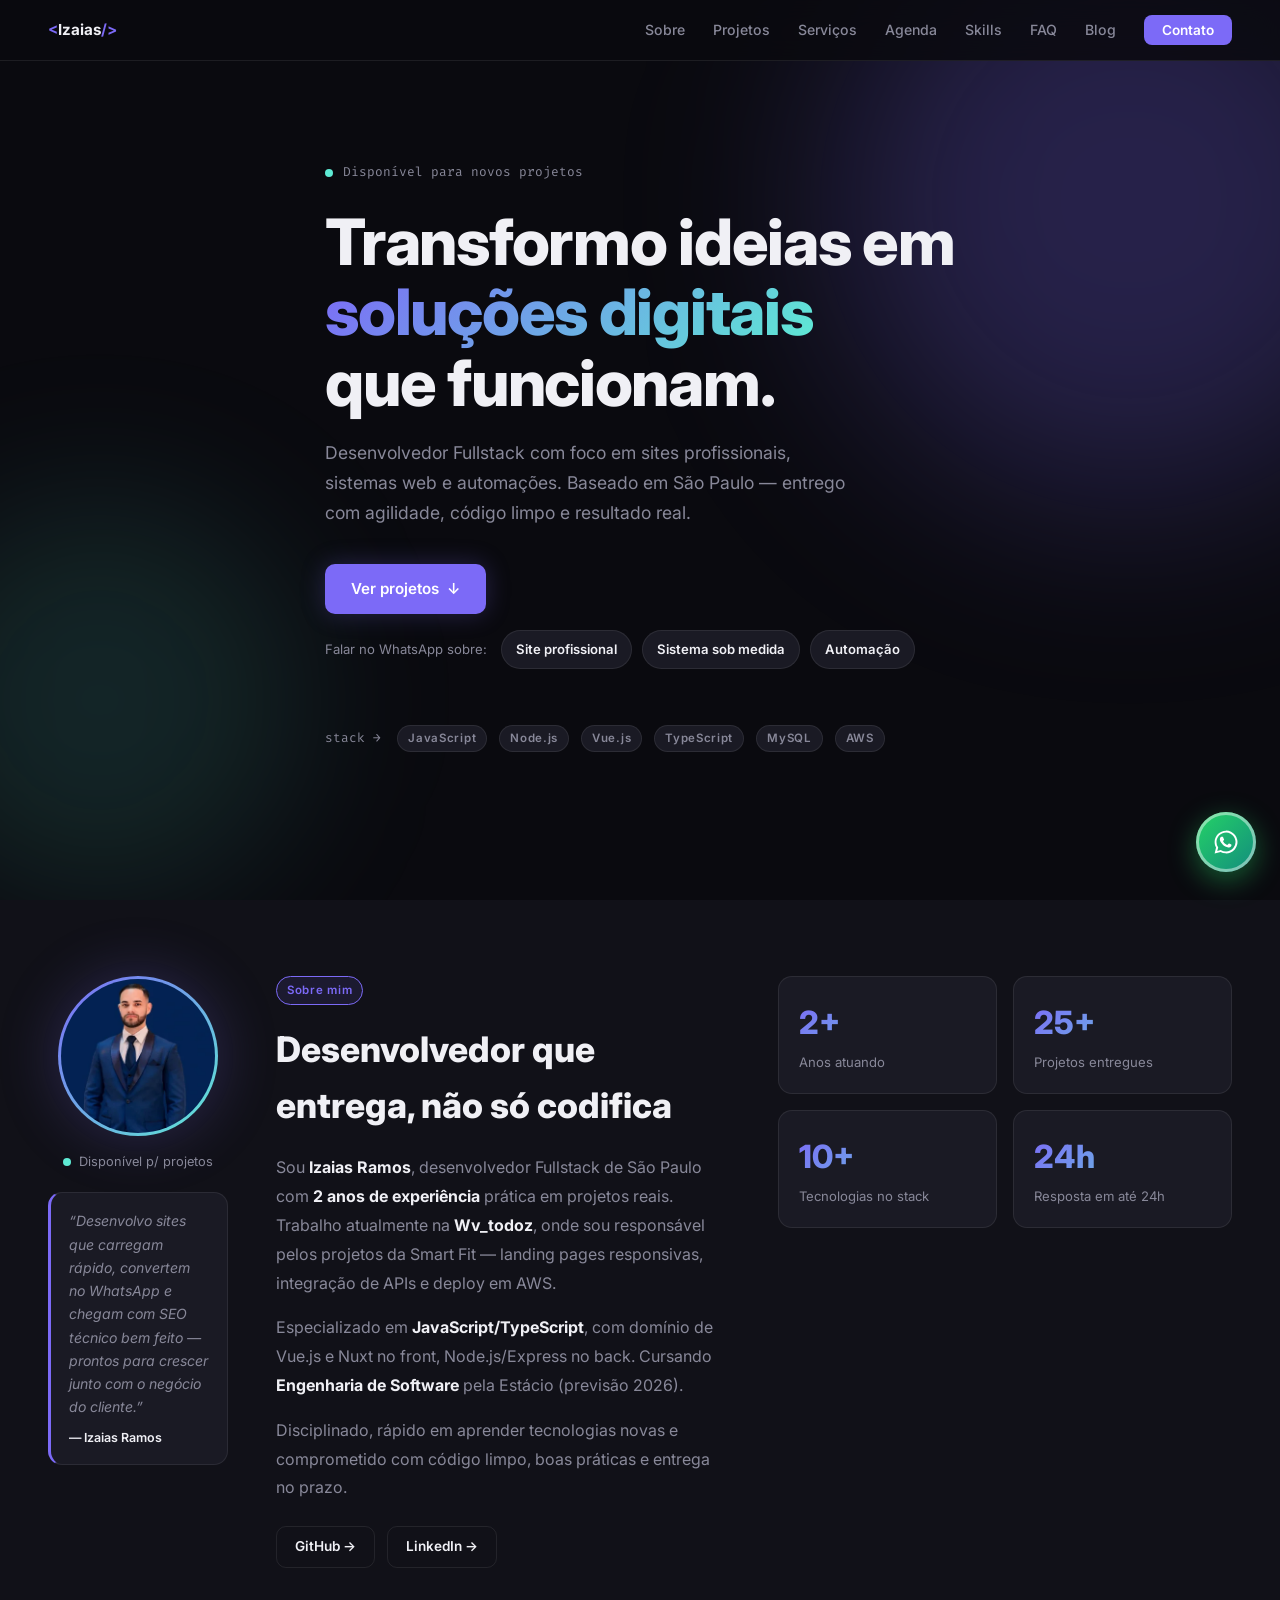
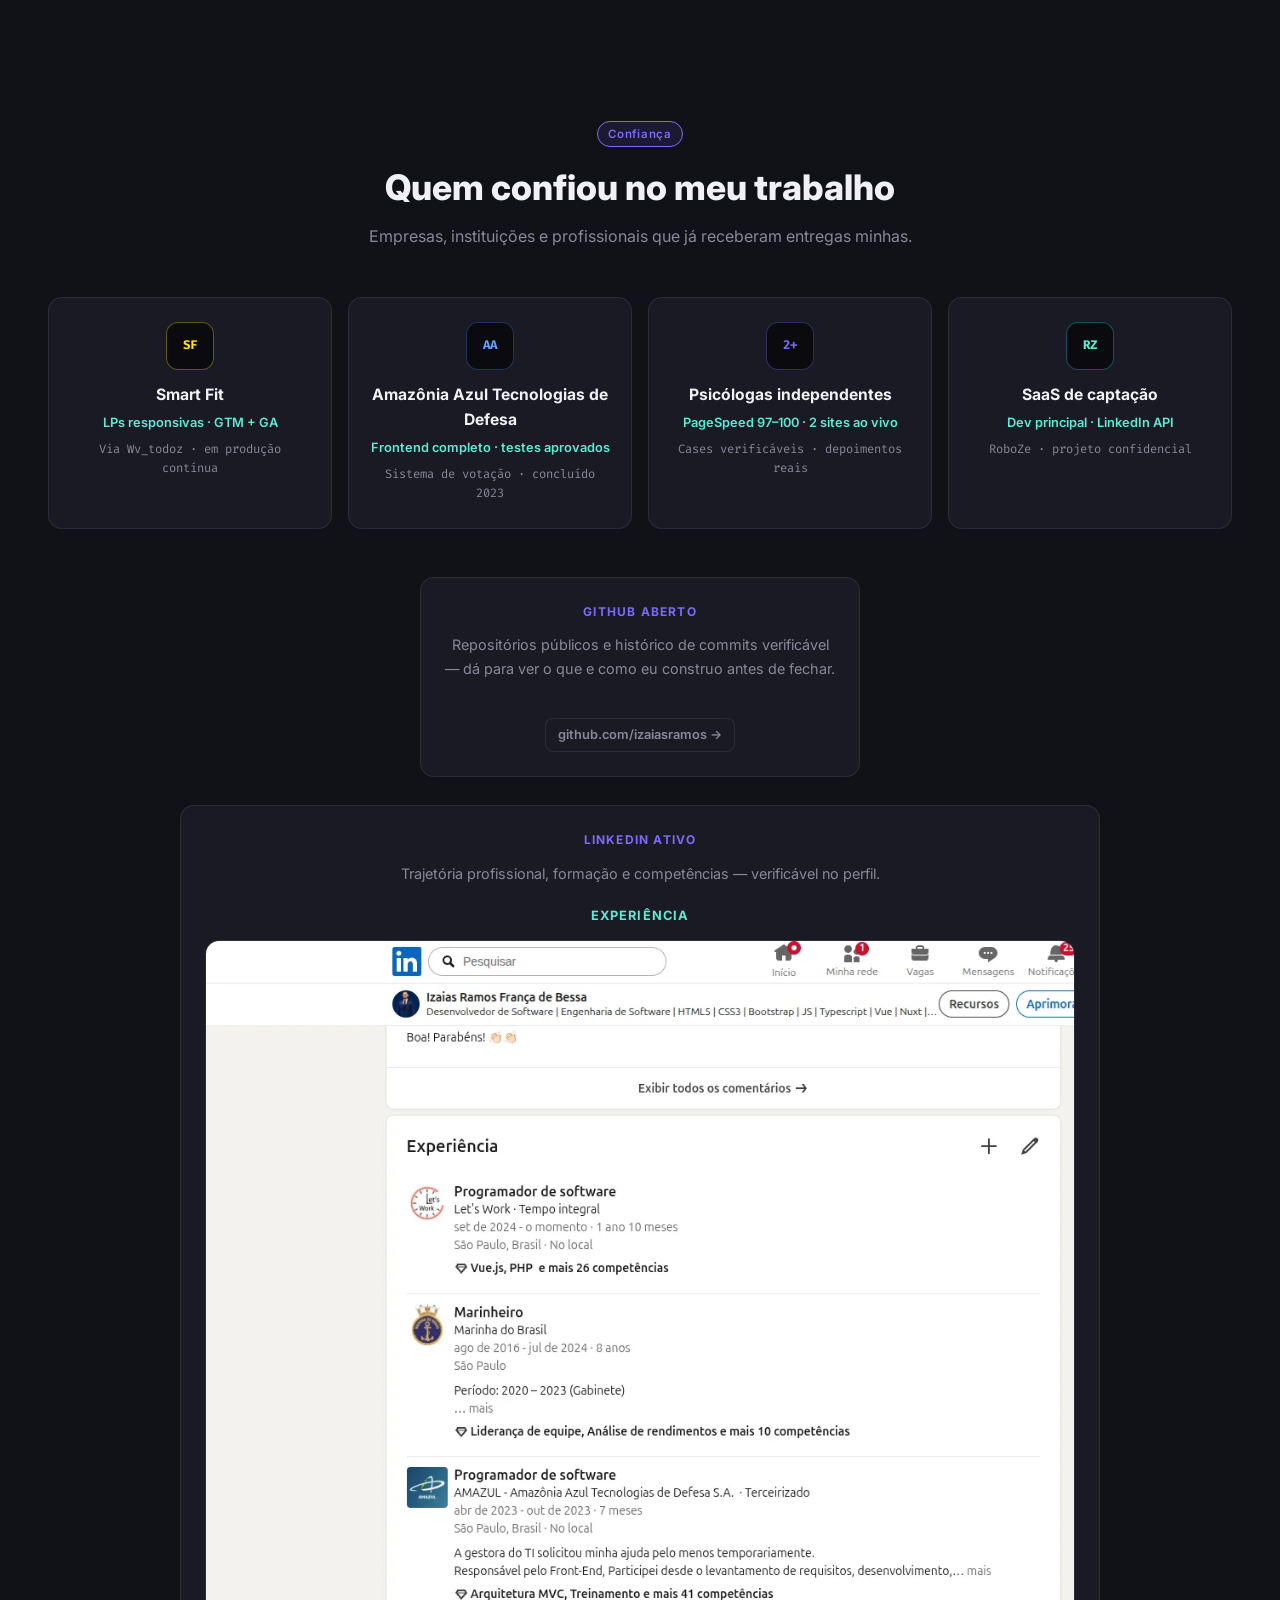
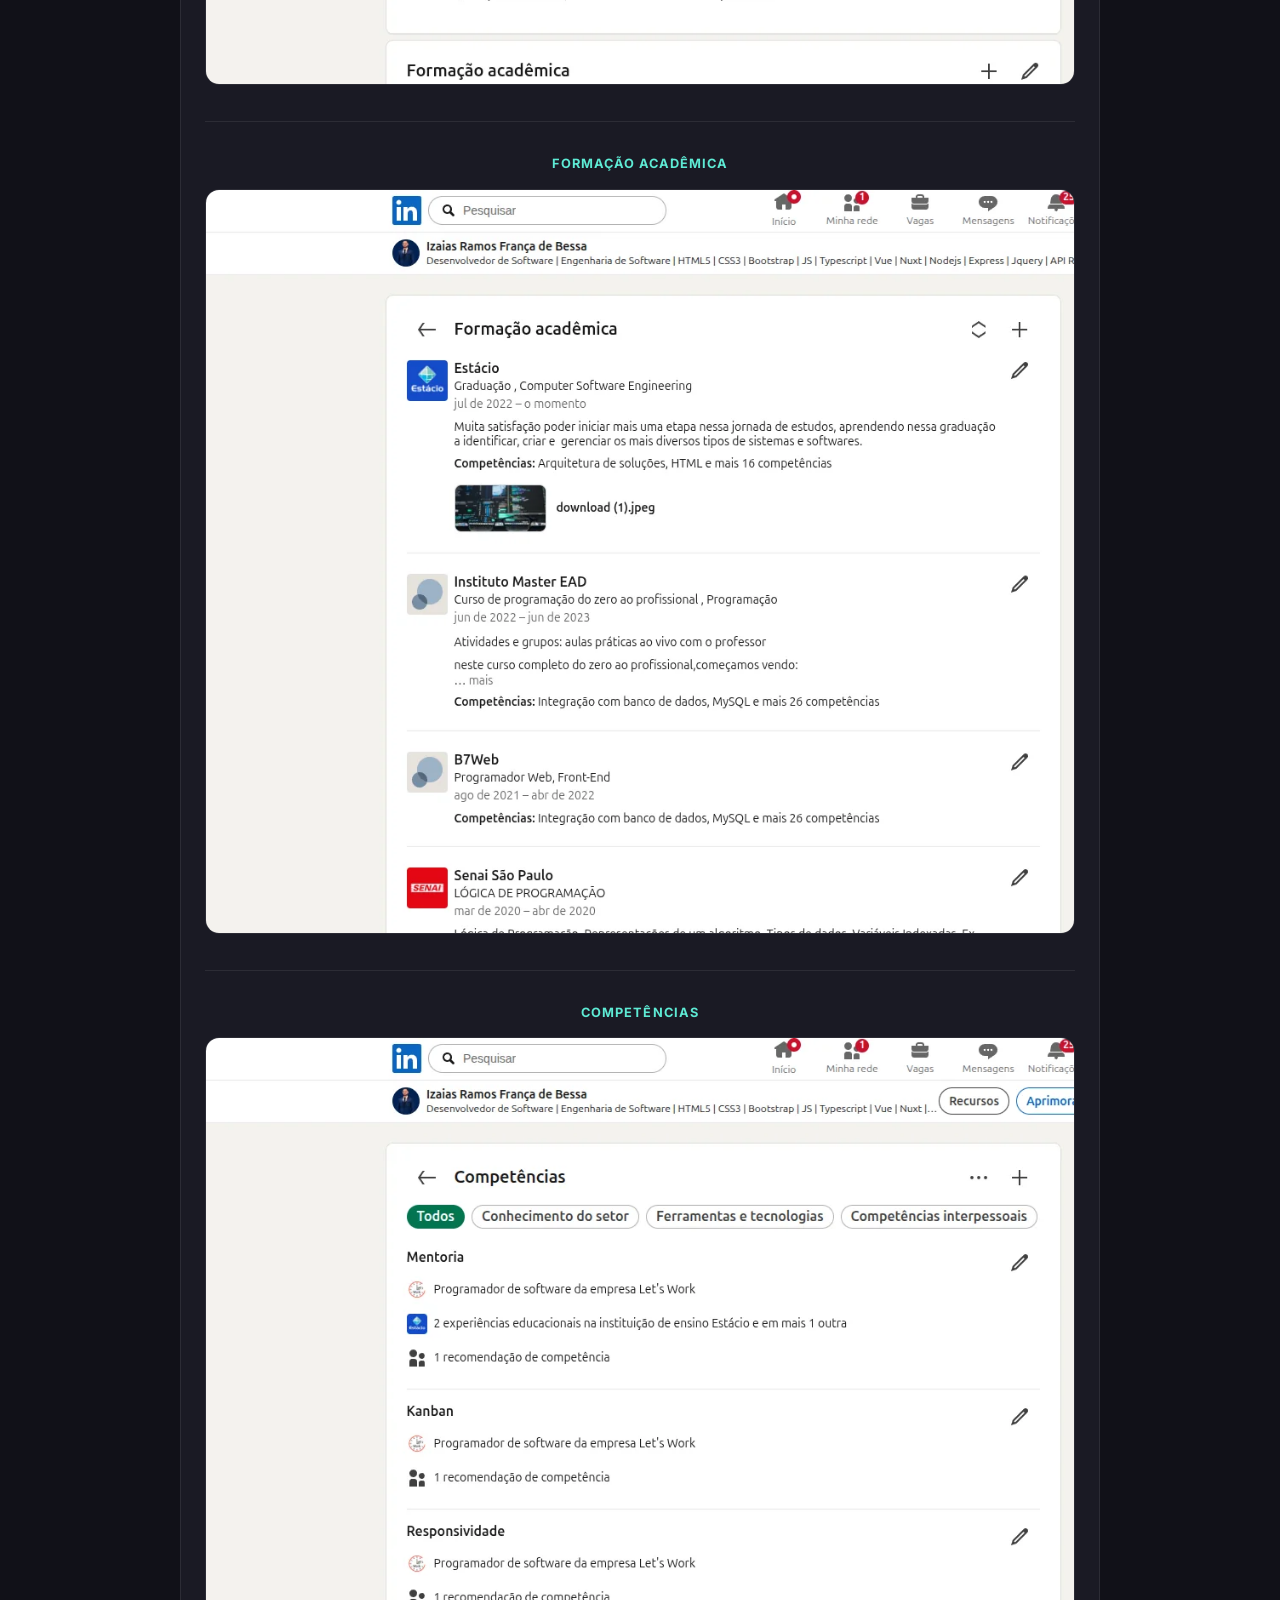
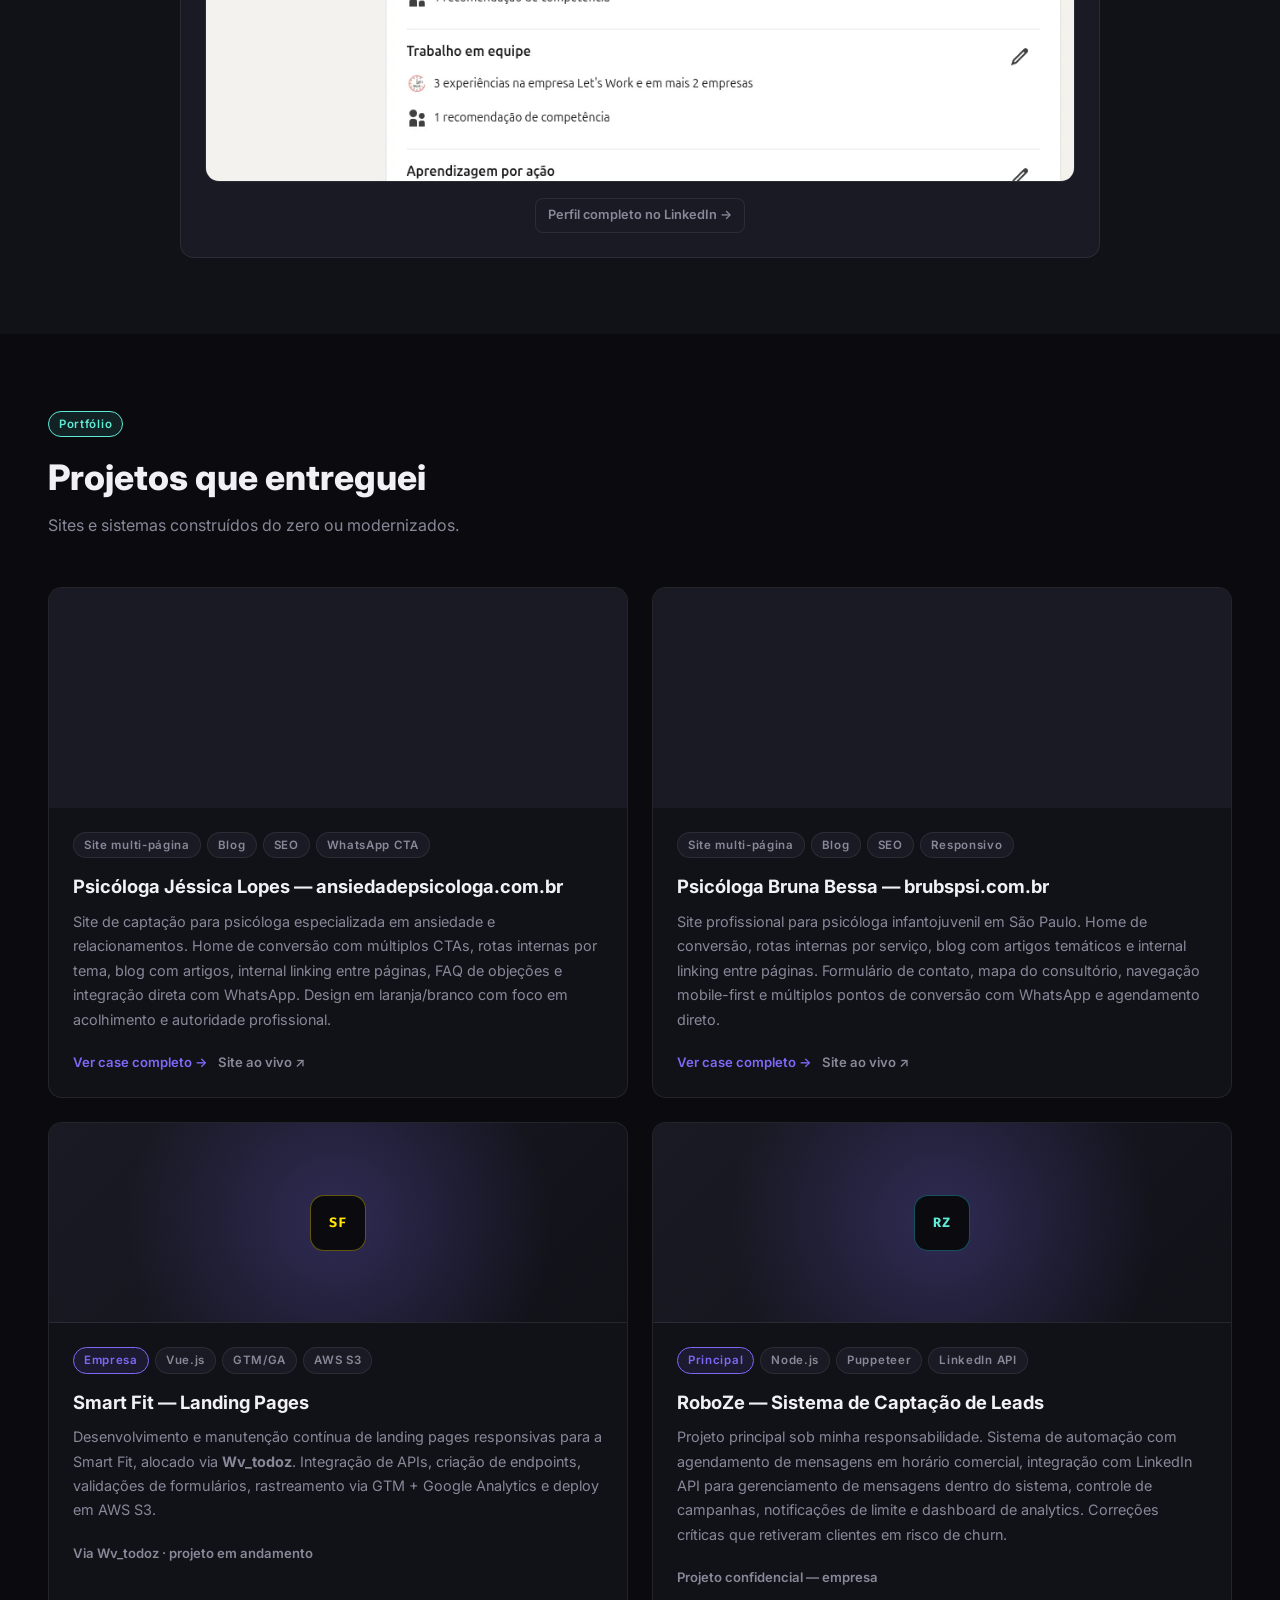
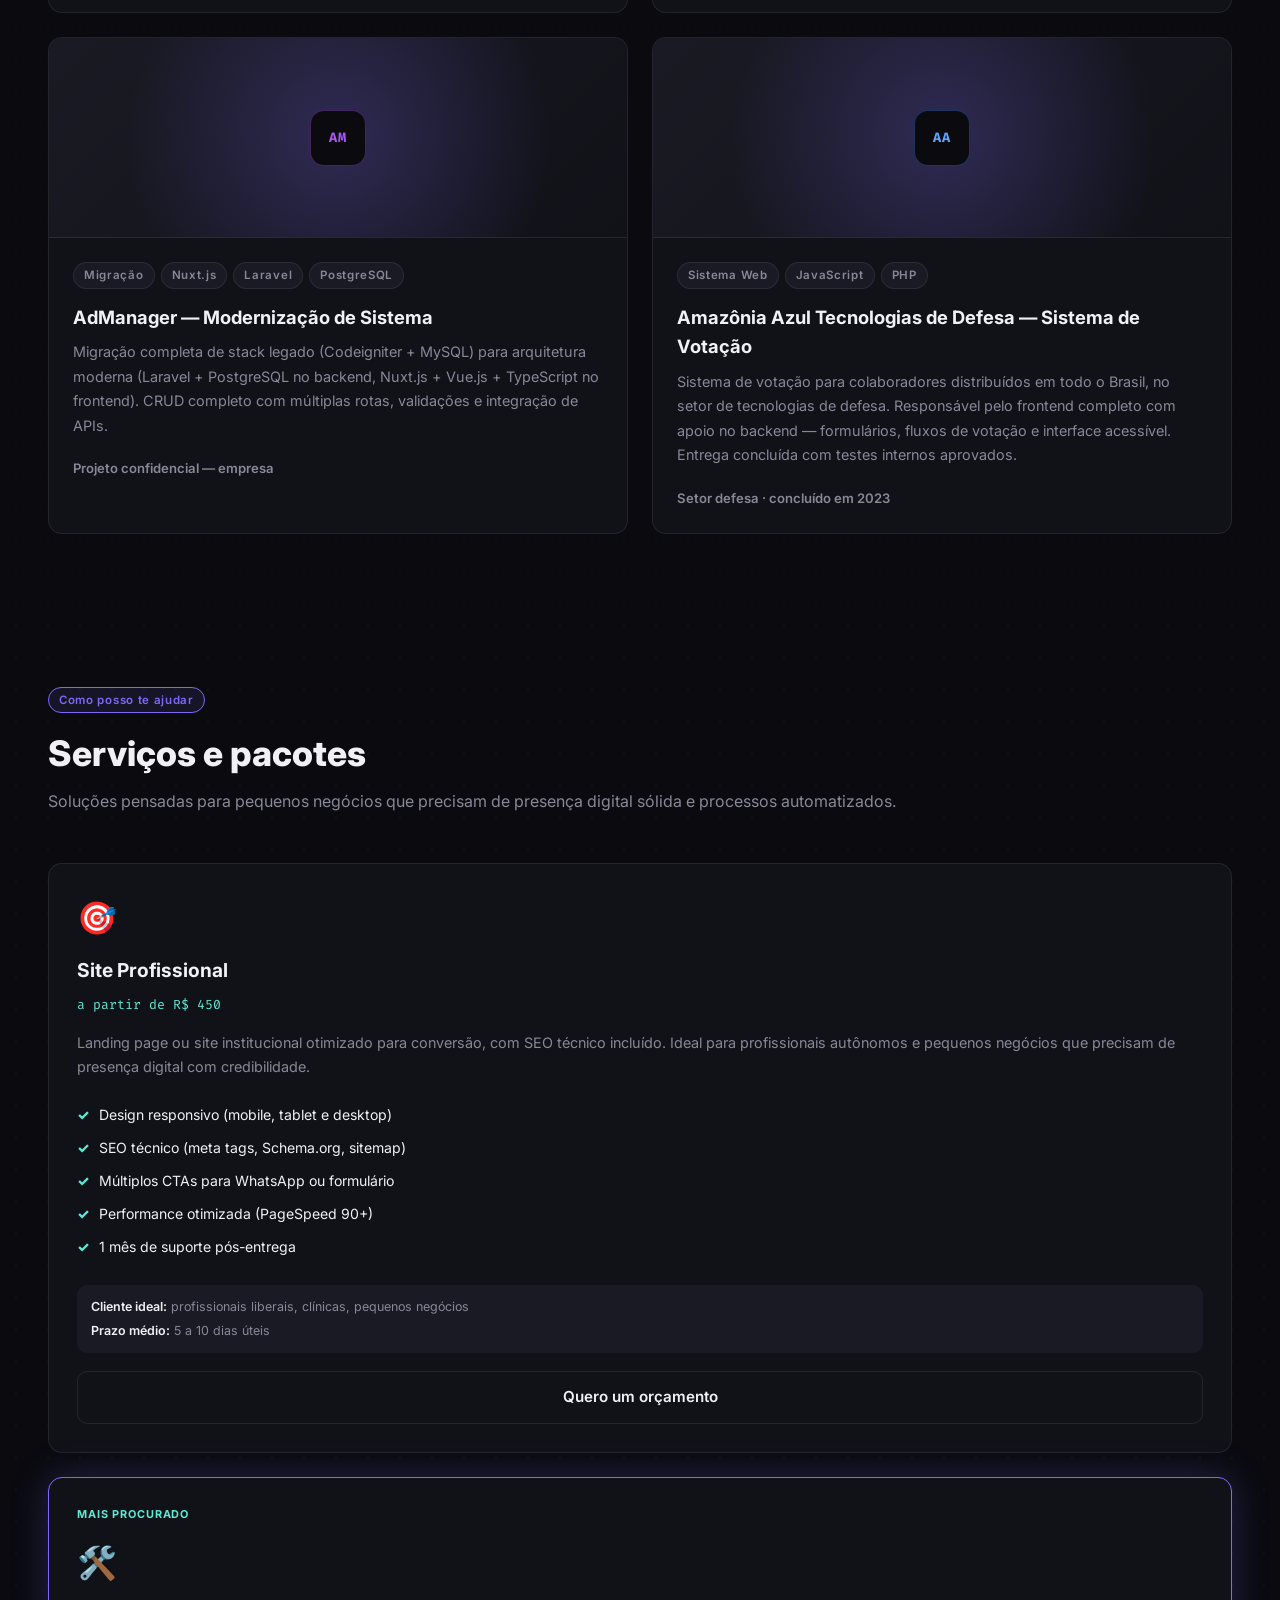
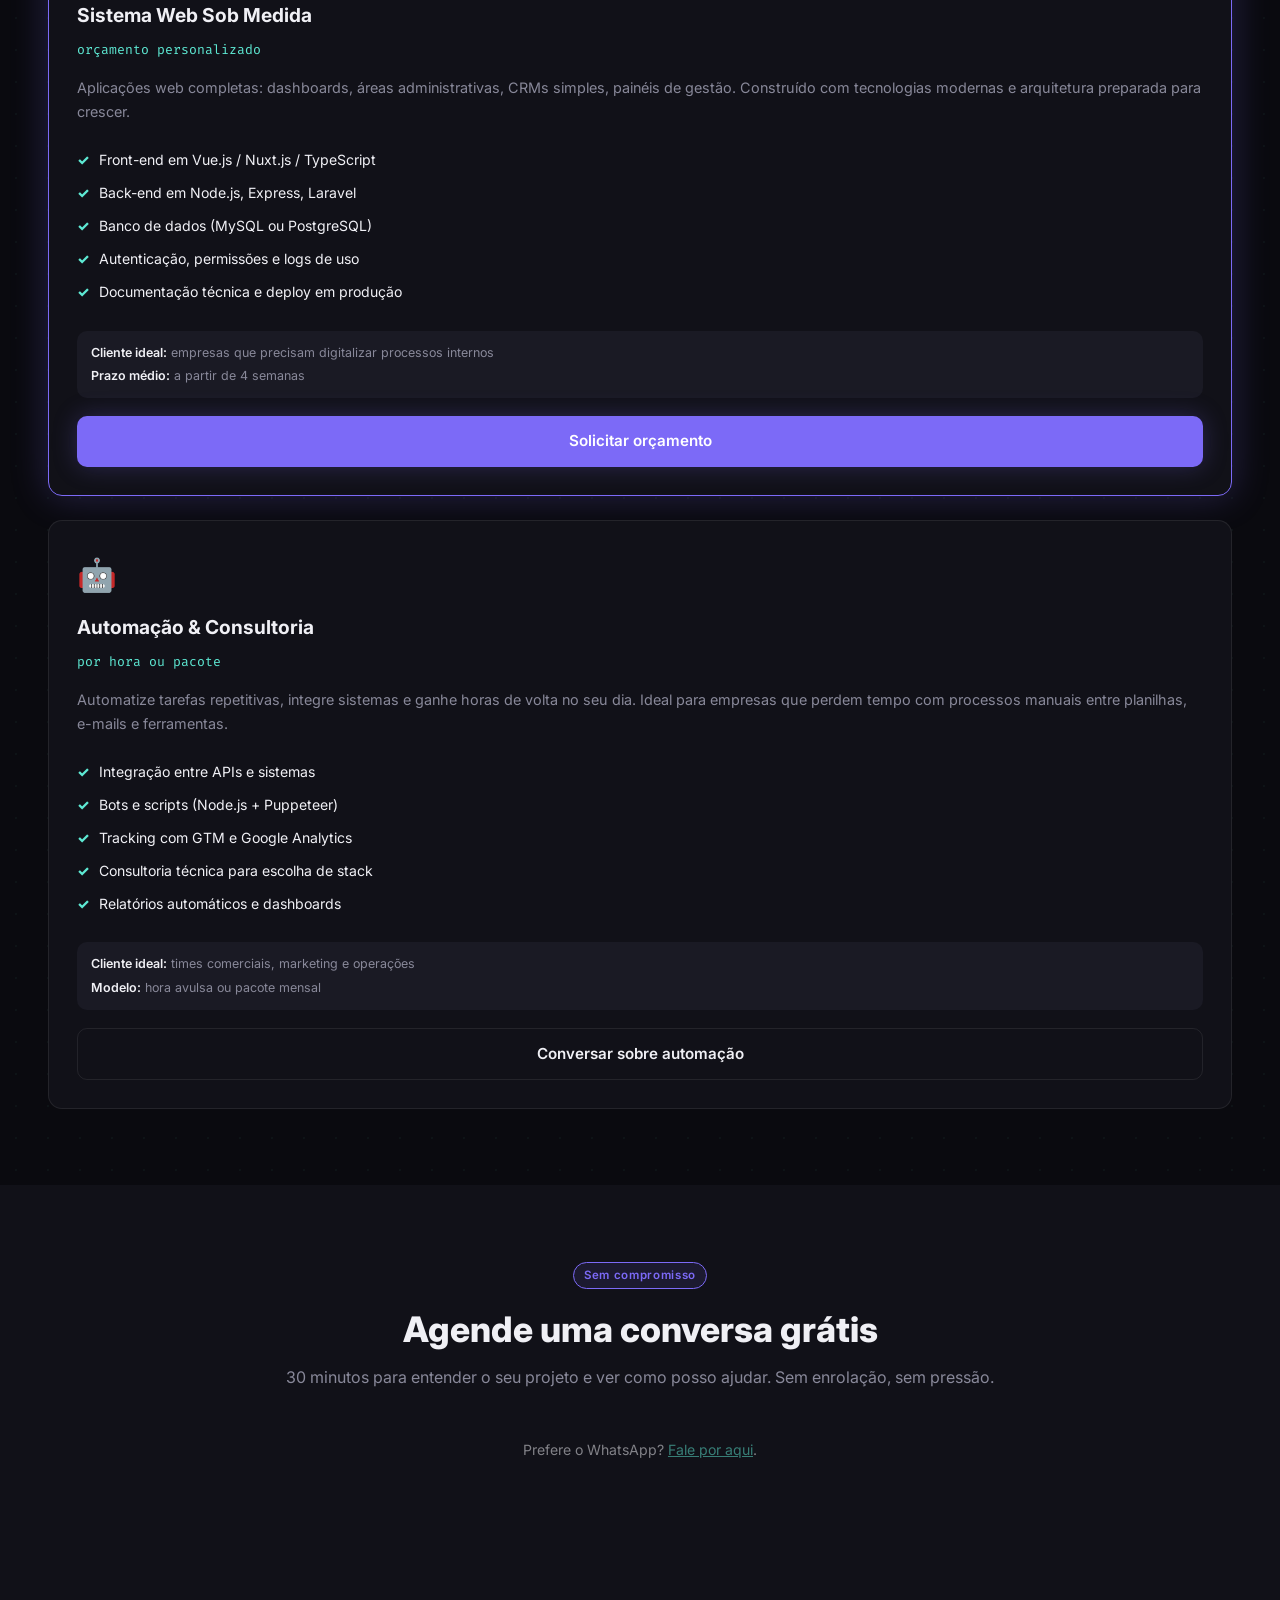
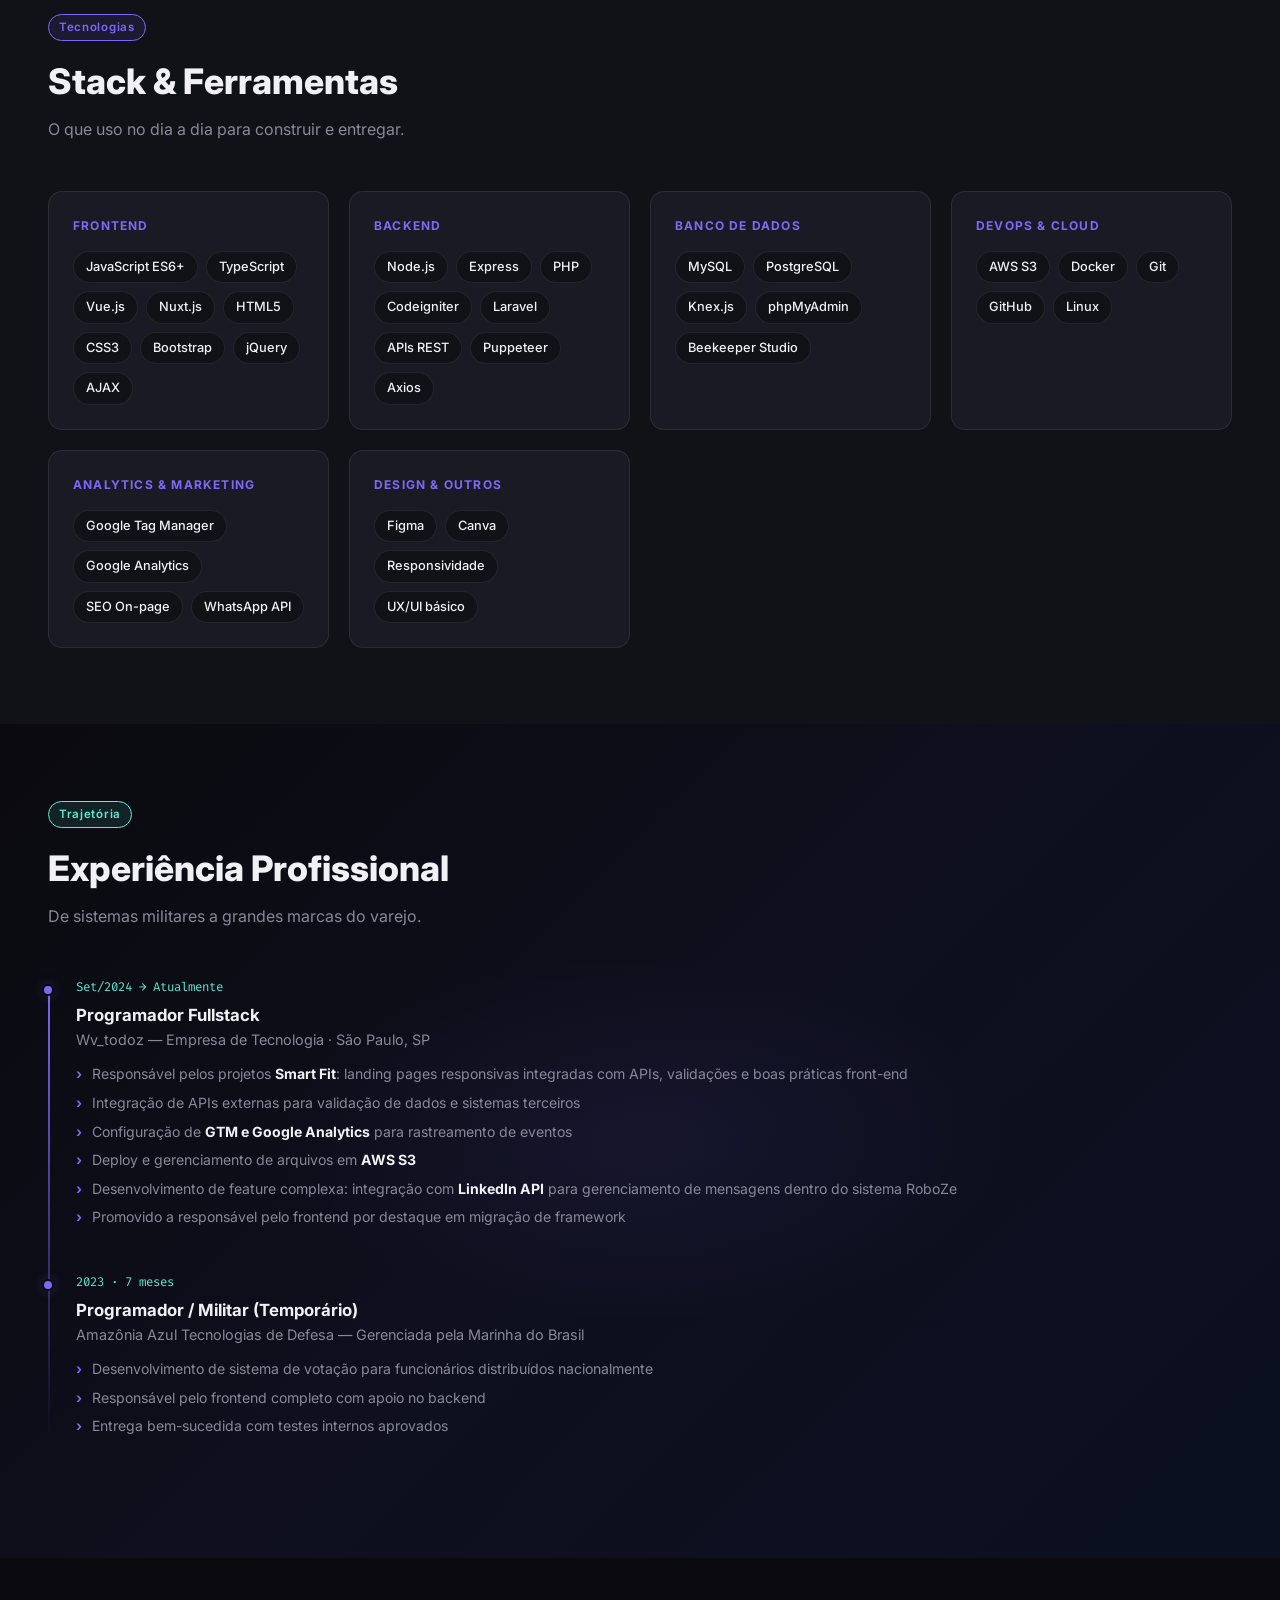
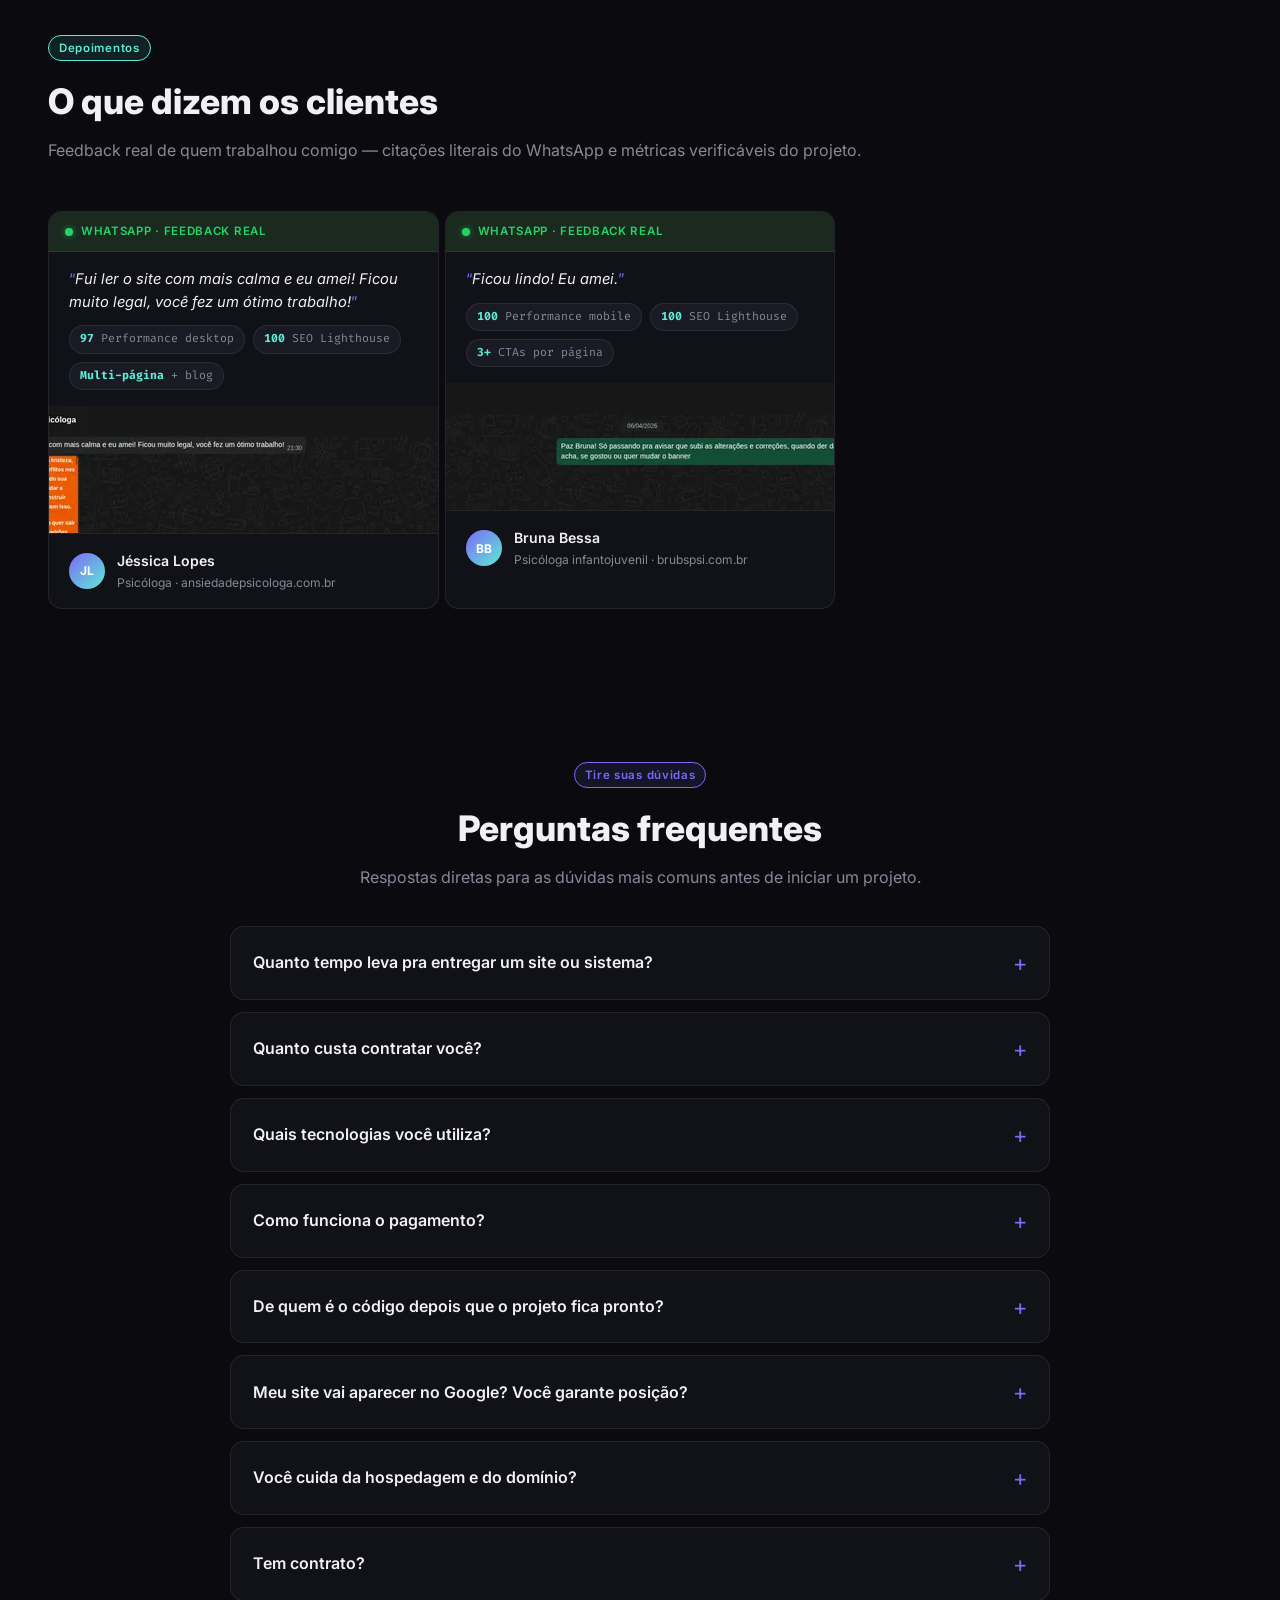
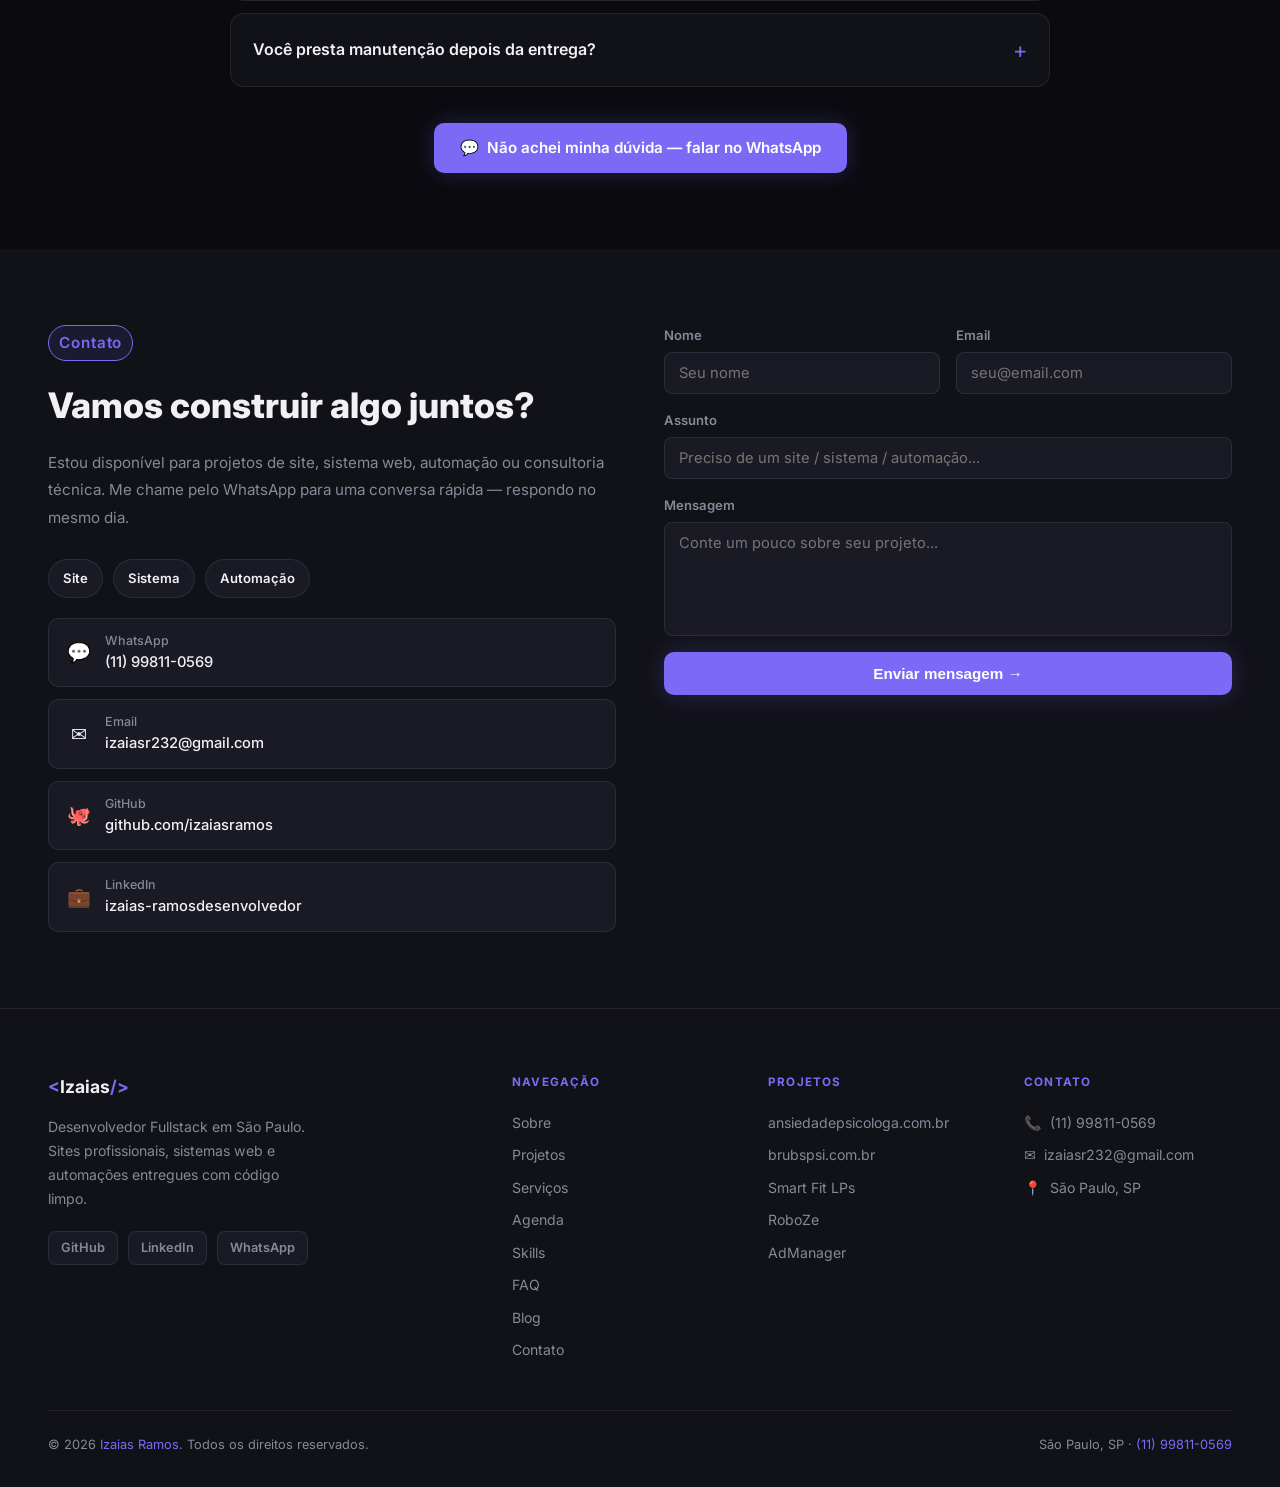
==== index.html @ 9520e89a "feat: expand blog content and update sitemap for improved SEO - Added 5 new blog posts focused on re" ====
<!DOCTYPE html>
<html lang="pt-BR">

<head>
  <meta charset="UTF-8" />
  <meta name="viewport" content="width=device-width, initial-scale=1.0" />
  <title>Izaias Ramos — Desenvolvedor Fullstack | São Paulo</title>
  <meta name="description"
    content="Desenvolvedor Fullstack especializado em sites, sistemas web e automações. São Paulo, SP." />
  <meta name="robots" content="index, follow" />
  <meta name="author" content="Izaias Ramos" />
  <link rel="canonical" href="https://www.izaiasbessa.com.br/" />
  <link rel="icon" type="image/svg+xml" href="assets/favicon.svg" />
  <link rel="shortcut icon" href="assets/favicon.svg" />
  <link rel="apple-touch-icon" href="assets/favicon.svg" />
  <meta name="theme-color" content="#0a0a0f" />

  <!-- Open Graph -->
  <meta property="og:locale" content="pt_BR" />
  <meta property="og:type" content="website" />
  <meta property="og:title" content="Izaias Ramos — Desenvolvedor Fullstack" />
  <meta property="og:description"
    content="Desenvolvedor Fullstack especializado em sites, sistemas web e automações. São Paulo, SP." />
  <meta property="og:url" content="https://www.izaiasbessa.com.br/" />
  <meta property="og:site_name" content="Izaias Ramos Dev" />
  <meta property="og:image" content="https://github.com/izaiasramos.png" />

  <!-- Twitter Card -->
  <meta name="twitter:card" content="summary_large_image" />
  <meta name="twitter:title" content="Izaias Ramos — Desenvolvedor Fullstack" />
  <meta name="twitter:description"
    content="Desenvolvedor Fullstack especializado em sites, sistemas web e automações. São Paulo, SP." />
  <meta name="twitter:image" content="https://github.com/izaiasramos.png" />

  <!-- Schema.org -->
  <script type="application/ld+json">
  {
    "@context": "https://schema.org",
    "@type": "Person",
    "name": "Izaias Ramos",
    "jobTitle": "Desenvolvedor Fullstack",
    "description": "Desenvolvedor Fullstack especializado em sites, sistemas web e automações.",
    "url": "https://www.izaiasbessa.com.br/",
    "telephone": "+5511998110569",
    "email": "izaiasr232@gmail.com",
    "address": {
      "@type": "PostalAddress",
      "addressLocality": "São Paulo",
      "addressRegion": "SP",
      "addressCountry": "BR"
    },
    "sameAs": [
      "https://github.com/izaiasramos",
      "https://www.linkedin.com/in/izaias-ramosdesenvolvedor"
    ]
  }
  </script>

  <!-- Schema.org FAQPage -->
  <script type="application/ld+json">
  {
    "@context": "https://schema.org",
    "@type": "FAQPage",
    "mainEntity": [
      {
        "@type": "Question",
        "name": "Quanto tempo leva pra entregar um site ou sistema?",
        "acceptedAnswer": {
          "@type": "Answer",
          "text": "Depende do escopo. Uma landing page costuma sair em 5 a 10 dias úteis. Um site institucional com várias páginas, de 2 a 4 semanas. Sistemas web sob medida começam em 4 semanas, com cronograma definido no orçamento. Sempre combino prazos realistas e mantenho o cliente atualizado durante o processo."
        }
      },
      {
        "@type": "Question",
        "name": "Quanto custa contratar você?",
        "acceptedAnswer": {
          "@type": "Answer",
          "text": "Cada projeto recebe um orçamento personalizado, baseado no escopo, prazo e funcionalidades. Landing pages partem de uma faixa acessível para pequenos negócios; sistemas e automações são orçados sob medida. Para receber um orçamento sem compromisso, basta me chamar no WhatsApp e contar sobre o projeto."
        }
      },
      {
        "@type": "Question",
        "name": "Quais tecnologias você utiliza?",
        "acceptedAnswer": {
          "@type": "Answer",
          "text": "Trabalho com JavaScript e TypeScript no front-end (Vue.js, Nuxt.js, HTML5/CSS3) e Node.js, Express, PHP/Laravel no back-end. Bancos MySQL e PostgreSQL. Para deploy uso AWS S3, Docker e Linux. Para tracking, configuro GTM e Google Analytics. Escolho o stack ideal para cada projeto, sem amarrar o cliente em tecnologias desnecessárias."
        }
      },
      {
        "@type": "Question",
        "name": "Como funciona o pagamento?",
        "acceptedAnswer": {
          "@type": "Answer",
          "text": "O pagamento é dividido em duas ou três parcelas: uma entrada para iniciar o projeto, uma intermediária na entrega da primeira versão e o final na conclusão. Aceito PIX, transferência e boleto. Para projetos longos posso ajustar o parcelamento conforme a necessidade do cliente."
        }
      },
      {
        "@type": "Question",
        "name": "De quem é o código depois que o projeto fica pronto?",
        "acceptedAnswer": {
          "@type": "Answer",
          "text": "O código é seu. Ao final do projeto entrego o repositório completo com toda a documentação necessária para que você ou outro desenvolvedor possa dar continuidade. Sem caixas-pretas e sem dependência forçada."
        }
      },
      {
        "@type": "Question",
        "name": "Meu site vai aparecer no Google? Você garante posição?",
        "acceptedAnswer": {
          "@type": "Answer",
          "text": "Entrego SEO técnico (meta tags, Schema.org, sitemap, performance) — a base para o Google indexar e entender seu site. Não garanto posição nos resultados: ranqueamento depende do Google, da concorrência (inclusive quem investe em anúncios), de backlinks, conteúdo contínuo e do esforço do cliente em redes, diretórios e presença digital. Cuido da parte técnica; o resto é trabalho de médio e longo prazo."
        }
      },
      {
        "@type": "Question",
        "name": "Você cuida da hospedagem e do domínio?",
        "acceptedAnswer": {
          "@type": "Answer",
          "text": "Sim. Posso configurar hospedagem (AWS, Vercel, Hostinger, entre outras) e registrar domínio em seu nome. O custo da hospedagem é separado do projeto e pago diretamente ao provedor — assim você mantém controle total da sua infraestrutura."
        }
      },
      {
        "@type": "Question",
        "name": "Tem contrato?",
        "acceptedAnswer": {
          "@type": "Answer",
          "text": "Sim. Todo projeto começa com proposta formal por escrito, com escopo, prazos, valores e condições de pagamento bem definidos. Isso protege os dois lados e evita mal-entendidos durante o desenvolvimento."
        }
      },
      {
        "@type": "Question",
        "name": "Você presta manutenção depois da entrega?",
        "acceptedAnswer": {
          "@type": "Answer",
          "text": "Sim. Ofereço pacotes de manutenção mensal para correções, atualizações de conteúdo, novas funcionalidades e suporte. O pacote é opcional e pode ser contratado a qualquer momento após a entrega."
        }
      }
    ]
  }
  </script>

  <!-- Fonts: non-blocking -->
  <link rel="preconnect" href="https://fonts.googleapis.com" />
  <link rel="preconnect" href="https://fonts.gstatic.com" crossorigin />
  <link rel="dns-prefetch" href="https://www.googletagmanager.com" />
  <link rel="preload" as="style"
    href="https://fonts.googleapis.com/css2?family=Inter:wght@400;500;600;700;800&family=Fira+Code:wght@400;500&display=swap"
    onload="this.onload=null;this.rel='stylesheet'" />
  <noscript>
    <link rel="stylesheet"
      href="https://fonts.googleapis.com/css2?family=Inter:wght@400;500;600;700;800&family=Fira+Code:wght@400;500&display=swap" />
  </noscript>

  <style>
    *,*::before,*::after{box-sizing:border-box;margin:0;padding:0}
    :root{--bg:#0a0a0f;--bg3:#1a1a24;--border:rgba(255,255,255,.08);--ink:#f0f0f5;--muted:#888899;--accent:#7c6af7;--accent2:#5eead4;--accent-glow:rgba(124,106,247,.25)}
    html{scroll-behavior:smooth}
    body{background:var(--bg);color:var(--ink);font-family:Inter,system-ui,-apple-system,sans-serif;font-size:16px;line-height:1.6;overflow-x:hidden}
    .container{max-width:1240px;margin:0 auto;padding:0 28px}
    .mono{font-family:'Fira Code',monospace}
    .tag{display:inline-block;font-size:.72rem;font-weight:600;letter-spacing:.06em;padding:3px 10px;border-radius:99px;border:1px solid var(--border);color:var(--muted);background:var(--bg3)}
    nav{position:fixed;top:0;left:0;right:0;z-index:100;background:rgba(10,10,15,.85);backdrop-filter:blur(14px);border-bottom:1px solid var(--border)}
    .nav-inner{display:flex;align-items:center;justify-content:space-between;height:60px}
    .nav-logo{font-weight:700;font-size:.95rem;color:var(--ink);text-decoration:none}
    .nav-logo span{color:var(--accent)}
    .nav-links{display:flex;gap:28px;list-style:none}
    .nav-links a{color:var(--muted);text-decoration:none;font-size:.88rem;font-weight:500}
    .nav-cta{background:var(--accent);color:#fff!important;padding:7px 18px;border-radius:8px;font-size:.85rem!important;font-weight:600!important}
    .nav-hamburger{display:none;flex-direction:column;gap:5px;background:none;border:none;cursor:pointer;padding:8px}
    .nav-hamburger span{display:block;width:22px;height:2px;background:var(--ink);border-radius:2px}
    @media(max-width:680px){.nav-links{display:none}.nav-hamburger{display:flex}}
    .mobile-nav{position:fixed;top:60px;left:0;right:0;background:rgba(10,10,15,.97);border-bottom:1px solid var(--border);z-index:99;max-height:0;overflow:hidden}
    #hero{min-height:100vh;display:flex;align-items:center;padding-top:60px;position:relative;overflow:hidden}
    .hero-glow,.hero-glow2{position:absolute;border-radius:50%;pointer-events:none;filter:blur(100px)}
    .hero-glow{width:600px;height:600px;background:var(--accent-glow);top:-100px;right:-150px}
    .hero-glow2{width:400px;height:400px;background:rgba(94,234,212,.12);filter:blur(80px);bottom:0;left:-100px}
    .hero-content{margin-top:30px;position:relative;z-index:1;max-width:700px}
    .hero-eyebrow{display:flex;align-items:center;gap:10px;margin-bottom:24px}
    .hero-eyebrow span{font-size:.8rem;color:var(--muted);font-family:'Fira Code',monospace}
    .hero-dot{width:8px;height:8px;border-radius:50%;background:var(--accent2);flex-shrink:0}
    .hero-title{font-size:clamp(2.4rem,6vw,4rem);font-weight:800;line-height:1.1;margin-bottom:20px;letter-spacing:-.02em}
    .hero-title .highlight{background:linear-gradient(135deg,var(--accent),var(--accent2));-webkit-background-clip:text;-webkit-text-fill-color:transparent;background-clip:text}
    .hero-desc{font-size:1.1rem;color:var(--muted);max-width:540px;margin-bottom:36px;line-height:1.7}
    .hero-actions{display:flex;gap:14px;flex-wrap:wrap;margin-bottom:16px}
    .hero-wa-intents{display:flex;flex-wrap:wrap;align-items:center;gap:10px;margin-bottom:28px}
    .hero-wa-label{font-size:.82rem;color:var(--muted);margin-right:4px}
    .wa-intent-pill{display:inline-flex;align-items:center;padding:8px 14px;border-radius:999px;border:1px solid var(--border);background:var(--bg3);color:var(--ink);font-size:.82rem;font-weight:600;text-decoration:none}
    .hero-stack{margin-top:56px;display:flex;flex-wrap:wrap;align-items:center;gap:8px}
    .hero-stack-label{font-size:.75rem;color:var(--muted);margin-right:4px}
    .btn{display:inline-flex;align-items:center;gap:8px;padding:13px 26px;border-radius:10px;font-weight:600;font-size:.95rem;text-decoration:none;border:none;cursor:pointer}
    .btn-primary{background:var(--accent);color:#fff;box-shadow:0 0 24px var(--accent-glow)}
  </style>
  <link rel="preload" href="assets/css/main.css" as="style" />
  <link rel="stylesheet" href="assets/css/main.css" media="print" onload="this.media='all'" />
  <noscript><link rel="stylesheet" href="assets/css/main.css" /></noscript>
</head>

<body>

  <!-- Mobile Nav Overlay -->
  <div class="mobile-nav" id="mobileNav" aria-hidden="true" inert>
    <ul>
      <li><a href="#about" class="mobile-nav-link" data-section="header-mobile" data-button="Sobre">Sobre</a></li>
      <li><a href="#projects" class="mobile-nav-link" data-section="header-mobile" data-button="Projetos">Projetos</a>
      </li>
      <li><a href="#services" class="mobile-nav-link" data-section="header-mobile" data-button="Servicos">Serviços</a>
      </li>
      <li><a href="#agenda" class="mobile-nav-link" data-section="header-mobile" data-button="Agenda">Agenda</a></li>
      <li><a href="#skills" class="mobile-nav-link" data-section="header-mobile" data-button="Skills">Skills</a></li>
      <li><a href="#experience" class="mobile-nav-link" data-section="header-mobile"
          data-button="Experiencia">Experiência</a></li>
      <li><a href="#faq" class="mobile-nav-link" data-section="header-mobile" data-button="FAQ">FAQ</a></li>
      <li><a href="blog/" class="mobile-nav-link" data-section="header-mobile" data-button="Blog">Blog</a></li>
      <li><a href="#contact" class="mobile-nav-cta" data-section="header-mobile" data-button="Contato">Contato</a></li>
    </ul>
  </div>

  <!-- NAV -->
  <nav>
    <div class="container nav-inner">
      <a href="#hero" class="nav-logo" data-section="header"
        data-button="Logo"><span>&lt;</span>Izaias<span>/&gt;</span></a>
      <ul class="nav-links">
        <li><a href="#about" data-section="header" data-button="Sobre">Sobre</a></li>
        <li><a href="#projects" data-section="header" data-button="Projetos">Projetos</a></li>
        <li><a href="#services" data-section="header" data-button="Servicos">Serviços</a></li>
        <li><a href="#agenda" data-section="header" data-button="Agenda">Agenda</a></li>
        <li><a href="#skills" data-section="header" data-button="Skills">Skills</a></li>
        <li><a href="#faq" data-section="header" data-button="FAQ">FAQ</a></li>
        <li><a href="blog/" data-section="header" data-button="Blog">Blog</a></li>
        <li><a href="#contact" class="nav-cta" data-section="header" data-button="Contato">Contato</a></li>
      </ul>
      <button class="nav-hamburger" id="navHamburger" aria-label="Abrir menu" aria-expanded="false"
        data-section="header" data-button="Abrir Menu Mobile">
        <span></span><span></span><span></span>
      </button>
    </div>
  </nav>

  <!-- HERO -->
  <section id="hero">
    <div class="hero-glow"></div>
    <div class="hero-glow2"></div>
    <div class="container">
      <div class="hero-content">
        <div class="hero-eyebrow">
          <div class="hero-dot"></div>
          <span>Disponível para novos projetos</span>
        </div>
        <h1 class="hero-title">
          Transformo ideias em<br>
          <span class="highlight">soluções digitais</span><br>
          que funcionam.
        </h1>
        <p class="hero-desc">
          Desenvolvedor Fullstack com foco em sites profissionais, sistemas web e automações.
          Baseado em São Paulo — entrego com agilidade, código limpo e resultado real.
        </p>
        <div class="hero-actions">
          <a href="#projects" class="btn btn-primary" data-section="hero" data-button="Ver Projetos">
            <span>Ver projetos</span>
            <span>↓</span>
          </a>
        </div>
        <div class="hero-wa-intents">
          <span class="hero-wa-label">Falar no WhatsApp sobre:</span>
          <a href="https://wa.me/5511998110569" target="_blank" rel="noopener" class="wa-intent-pill"
            data-wa-intent="site" data-section="hero" data-button="WhatsApp Site">Site profissional</a>
          <a href="https://wa.me/5511998110569" target="_blank" rel="noopener" class="wa-intent-pill"
            data-wa-intent="sistema" data-section="hero" data-button="WhatsApp Sistema">Sistema sob medida</a>
          <a href="https://wa.me/5511998110569" target="_blank" rel="noopener" class="wa-intent-pill"
            data-wa-intent="automacao" data-section="hero" data-button="WhatsApp Automacao">Automação</a>
        </div>
        <div class="hero-stack">
          <span class="hero-stack-label mono">stack →</span>
          <span class="tag">JavaScript</span>
          <span class="tag">Node.js</span>
          <span class="tag">Vue.js</span>
          <span class="tag">TypeScript</span>
          <span class="tag">MySQL</span>
          <span class="tag">AWS</span>
        </div>
      </div>
    </div>
  </section>

  <!-- ABOUT -->
  <section id="about">
    <div class="container">
      <div class="about-grid reveal">

        <!-- Foto + apresentação -->
        <div class="about-photo">
          <div class="about-avatar">
            <picture>
              <source srcset="assets/img/minhaFoto-320w.webp" type="image/webp" />
              <img src="assets/img/minhaFoto.jpeg" alt="Izaias Ramos" width="160" height="160" loading="lazy"
                decoding="async" />
            </picture>
          </div>
          <div class="about-status">
            <div class="hero-dot"></div>
            <span>Disponível p/ projetos</span>
          </div>
          <blockquote class="about-quote">
            <p>
              “Desenvolvo sites que carregam rápido, convertem no WhatsApp e chegam com SEO técnico
              bem feito — prontos para crescer junto com o negócio do cliente.”
            </p>
            <cite>— Izaias Ramos</cite>
          </blockquote>
        </div>

        <!-- Texto -->
        <div class="about-text">
          <p class="tag accent" style="margin-bottom:16px">Sobre mim</p>
          <h2 class="section-title" style="margin-bottom:20px">Desenvolvedor que entrega, não só codifica</h2>
          <p>
            Sou <strong>Izaias Ramos</strong>, desenvolvedor Fullstack de São Paulo com
            <strong>2 anos de experiência</strong> prática em projetos reais.
            Trabalho atualmente na <strong>Wv_todoz</strong>, onde sou responsável pelos
            projetos da Smart Fit — landing pages responsivas, integração de APIs e deploy em AWS.
          </p>
          <p>
            Especializado em <strong>JavaScript/TypeScript</strong>, com domínio de
            Vue.js e Nuxt no front, Node.js/Express no back. Cursando
            <strong>Engenharia de Software</strong> pela Estácio (previsão 2026).
          </p>
          <p>
            Disciplinado, rápido em aprender tecnologias novas e comprometido com
            código limpo, boas práticas e entrega no prazo.
          </p>
          <div style="margin-top:24px; display:flex; gap:12px; flex-wrap:wrap">
            <a href="https://github.com/izaiasramos" target="_blank" rel="noopener" class="btn btn-ghost"
              style="padding:9px 18px;font-size:.85rem" data-section="sobre" data-button="GitHub">
              GitHub →
            </a>
            <a href="https://www.linkedin.com/in/izaias-ramosdesenvolvedor" target="_blank" rel="noopener"
              class="btn btn-ghost" style="padding:9px 18px;font-size:.85rem" data-section="sobre"
              data-button="LinkedIn">
              LinkedIn →
            </a>
          </div>
        </div>

        <!-- Stats -->
        <div class="about-stats">
          <div class="stat-card">
            <div class="stat-num">2+</div>
            <div class="stat-label">Anos atuando</div>
          </div>
          <div class="stat-card">
            <div class="stat-num">25+</div>
            <div class="stat-label">Projetos entregues</div>
          </div>
          <div class="stat-card">
            <div class="stat-num">10+</div>
            <div class="stat-label">Tecnologias no stack</div>
          </div>
          <div class="stat-card">
            <div class="stat-num">24h</div>
            <div class="stat-label">Resposta em até 24h</div>
          </div>
        </div>

      </div>
    </div>
  </section>

  <!-- TRUST BLOCK -->
  <section id="trust">
    <div class="container">
      <div class="reveal" style="text-align:center;max-width:680px;margin:0 auto 48px">
        <p class="tag accent" style="margin-bottom:12px">Confiança</p>
        <h2 class="section-title">Quem confiou no meu trabalho</h2>
        <p class="section-sub" style="margin-bottom:0">
          Empresas, instituições e profissionais que já receberam entregas minhas.
        </p>
      </div>

      <div class="trust-clients reveal">
        <div class="trust-client-card">
          <div class="client-mark client-mark--smartfit" aria-hidden="true">SF</div>
          <div class="trust-client-name">Smart Fit</div>
          <div class="trust-client-stat">LPs responsivas · GTM + GA</div>
          <div class="trust-client-tag">Via Wv_todoz · em produção contínua</div>
        </div>
        <div class="trust-client-card">
          <div class="client-mark client-mark--amazonia" aria-hidden="true">AA</div>
          <div class="trust-client-name">Amazônia Azul Tecnologias de Defesa</div>
          <div class="trust-client-stat">Frontend completo · testes aprovados</div>
          <div class="trust-client-tag">Sistema de votação · concluído 2023</div>
        </div>
        <div class="trust-client-card">
          <div class="client-mark client-mark--psi" aria-hidden="true">2+</div>
          <div class="trust-client-name">Psicólogas independentes</div>
          <div class="trust-client-stat">PageSpeed 97–100 · 2 sites ao vivo</div>
          <div class="trust-client-tag">Cases verificáveis · depoimentos reais</div>
        </div>
        <div class="trust-client-card">
          <div class="client-mark client-mark--robozee" aria-hidden="true">RZ</div>
          <div class="trust-client-name">SaaS de captação</div>
          <div class="trust-client-stat">Dev principal · LinkedIn API</div>
          <div class="trust-client-tag">RoboZe · projeto confidencial</div>
        </div>
      </div>

      <div class="trust-meta-grid trust-meta-grid--proofs reveal">
        <div class="trust-meta-card trust-meta-card--github">
          <p class="trust-meta-title">GitHub aberto</p>
          <p class="trust-meta-desc">
            Repositórios públicos e histórico de commits verificável — dá para ver o que e como eu construo antes de fechar.
          </p>
          <a href="https://github.com/izaiasramos" target="_blank" rel="noopener"
            class="trust-proof-link trust-proof-link--github" data-section="trust" data-button="GitHub Trust Preview"
            id="trustGithubLink">
            <div class="trust-github-preview" id="trustGithubPreview" aria-hidden="true">
              <span class="trust-github-loading">Carregando perfil…</span>
            </div>
          </a>
          <div class="trust-meta-tags">
            <a href="https://github.com/izaiasramos" target="_blank" rel="noopener" class="footer-social-link"
              data-section="trust" data-button="GitHub Trust">
              github.com/izaiasramos →
            </a>
          </div>
        </div>

        <div class="trust-meta-card trust-meta-card--linkedin">
          <p class="trust-meta-title">LinkedIn ativo</p>
          <p class="trust-meta-desc">
            Trajetória profissional, formação e competências — verificável no perfil.
          </p>
          <div class="trust-linkedin-gallery">
            <figure class="trust-linkedin-shot">
              <figcaption>Experiência</figcaption>
              <a href="https://www.linkedin.com/in/izaias-ramosdesenvolvedor" target="_blank" rel="noopener"
                class="trust-proof-link" data-section="trust" data-button="LinkedIn Experiencia">
                <picture>
                  <source
                    srcset="assets/img/experiencia-linkedin-480w.webp 480w, assets/img/experiencia-linkedin-768w.webp 768w, assets/img/experiencia-linkedin-1020w.webp 1020w"
                    sizes="(max-width: 680px) 100vw, 920px"
                    type="image/webp" />
                  <img src="assets/img/experiencia-linkedin.png"
                    alt="Print da seção Experiência do LinkedIn — Let's Work, Amazônia Azul e Marinha do Brasil"
                    class="trust-proof-img" loading="lazy" width="1020" height="873" decoding="async">
                </picture>
              </a>
            </figure>
            <figure class="trust-linkedin-shot">
              <figcaption>Formação acadêmica</figcaption>
              <a href="https://www.linkedin.com/in/izaias-ramosdesenvolvedor" target="_blank" rel="noopener"
                class="trust-proof-link" data-section="trust" data-button="LinkedIn Formacao">
                <picture>
                  <source
                    srcset="assets/img/formacao-academica-linkedin-480w.webp 480w, assets/img/formacao-academica-linkedin-768w.webp 768w, assets/img/formacao-academica-linkedin-1020w.webp 1020w"
                    sizes="(max-width: 680px) 100vw, 920px"
                    type="image/webp" />
                  <img src="assets/img/formacao-academica-linkedin.png"
                    alt="Print da formação acadêmica no LinkedIn — Estácio, Instituto Master, B7Web e Senai"
                    class="trust-proof-img" loading="lazy" width="1020" height="873" decoding="async">
                </picture>
              </a>
            </figure>
            <figure class="trust-linkedin-shot">
              <figcaption>Competências</figcaption>
              <a href="https://www.linkedin.com/in/izaias-ramosdesenvolvedor" target="_blank" rel="noopener"
                class="trust-proof-link" data-section="trust" data-button="LinkedIn Competencias">
                <picture>
                  <source
                    srcset="assets/img/competencia-linkedin-480w.webp 480w, assets/img/competencia-linkedin-768w.webp 768w, assets/img/competencia-linkedin-1020w.webp 1020w"
                    sizes="(max-width: 680px) 100vw, 920px"
                    type="image/webp" />
                  <img src="assets/img/competencia-linkedin.png"
                    alt="Print das competências no LinkedIn — Vue.js, responsividade, trabalho em equipe e mais"
                    class="trust-proof-img" loading="lazy" width="1020" height="873" decoding="async">
                </picture>
              </a>
            </figure>
          </div>
          <div class="trust-meta-tags">
            <a href="https://www.linkedin.com/in/izaias-ramosdesenvolvedor" target="_blank" rel="noopener"
              class="footer-social-link" data-section="trust" data-button="LinkedIn Trust">
              Perfil completo no LinkedIn →
            </a>
          </div>
        </div>
      </div>
    </div>
  </section>

  <!-- PROJECTS -->
  <section id="projects">
    <div class="container">
      <div class="reveal">
        <p class="tag teal" style="margin-bottom:12px">Portfólio</p>
        <h2 class="section-title">Projetos que entreguei</h2>
        <p class="section-sub">Sites e sistemas construídos do zero ou modernizados.</p>
      </div>
      <div class="projects-grid">

        <div class="project-card reveal">
          <video class="project-video" muted loop playsinline preload="none">
            <source src="assets/videos/video-lp-jessica.webm" type="video/webm">
          </video>
          <div class="project-body">
            <div class="project-tags">
              <span class="tag">Site multi-página</span>
              <span class="tag">Blog</span>
              <span class="tag">SEO</span>
              <span class="tag">WhatsApp CTA</span>
            </div>
            <h3 class="project-title">Psicóloga Jéssica Lopes — ansiedadepsicologa.com.br</h3>
            <p class="project-desc">
              Site de captação para psicóloga especializada em ansiedade e relacionamentos.
              Home de conversão com múltiplos CTAs, rotas internas por tema, blog com artigos,
              internal linking entre páginas, FAQ de objeções e integração direta com WhatsApp.
              Design em laranja/branco com foco em acolhimento e autoridade profissional.
            </p>
            <div class="project-links">
              <a href="cases/jessica-lopes/" class="project-link" data-section="projetos"
                data-button="Ver Case Jessica Lopes">
                Ver case completo →
              </a>
              <a href="https://www.ansiedadepsicologa.com.br" target="_blank" rel="noopener" class="project-link muted"
                data-section="projetos" data-button="Ver Site Jessica Lopes">
                Site ao vivo ↗
              </a>
            </div>
          </div>
        </div>

        <div class="project-card reveal">
          <video class="project-video" muted loop playsinline preload="none">
            <source src="assets/videos/video-lp-bruna.webm" type="video/webm">
          </video>
          <div class="project-body">
            <div class="project-tags">
              <span class="tag">Site multi-página</span>
              <span class="tag">Blog</span>
              <span class="tag">SEO</span>
              <span class="tag">Responsivo</span>
            </div>
            <h3 class="project-title">Psicóloga Bruna Bessa — brubspsi.com.br</h3>
            <p class="project-desc">
              Site profissional para psicóloga infantojuvenil em São Paulo. Home de conversão,
              rotas internas por serviço, blog com artigos temáticos e internal linking entre páginas.
              Formulário de contato, mapa do consultório, navegação mobile-first e múltiplos
              pontos de conversão com WhatsApp e agendamento direto.
            </p>
            <div class="project-links">
              <a href="cases/bruna-bessa/" class="project-link" data-section="projetos"
                data-button="Ver Case Bruna Bessa">
                Ver case completo →
              </a>
              <a href="https://www.brubspsi.com.br" target="_blank" rel="noopener" class="project-link muted"
                data-section="projetos" data-button="Ver Site Bruna Bessa">
                Site ao vivo ↗
              </a>
            </div>
          </div>
        </div>

        <div class="project-card reveal">
          <div class="project-preview-placeholder">
            <span class="client-mark client-mark--lg client-mark--smartfit" aria-hidden="true">SF</span>
          </div>
          <div class="project-body">
            <div class="project-tags">
              <span class="tag accent">Empresa</span>
              <span class="tag">Vue.js</span>
              <span class="tag">GTM/GA</span>
              <span class="tag">AWS S3</span>
            </div>
            <h3 class="project-title">Smart Fit — Landing Pages</h3>
            <p class="project-desc">
              Desenvolvimento e manutenção contínua de landing pages responsivas para a Smart Fit,
              alocado via <strong>Wv_todoz</strong>. Integração de APIs, criação de endpoints,
              validações de formulários, rastreamento via GTM + Google Analytics e deploy em AWS S3.
            </p>
            <div class="project-links">
              <span class="project-link muted">Via Wv_todoz · projeto em andamento</span>
            </div>
          </div>
        </div>

        <div class="project-card reveal">
          <div class="project-preview-placeholder">
            <span class="client-mark client-mark--lg client-mark--robozee" aria-hidden="true">RZ</span>
          </div>
          <div class="project-body">
            <div class="project-tags">
              <span class="tag accent">Principal</span>
              <span class="tag">Node.js</span>
              <span class="tag">Puppeteer</span>
              <span class="tag">LinkedIn API</span>
            </div>
            <h3 class="project-title">RoboZe — Sistema de Captação de Leads</h3>
            <p class="project-desc">
              Projeto principal sob minha responsabilidade. Sistema de automação com agendamento
              de mensagens em horário comercial, integração com LinkedIn API para gerenciamento
              de mensagens dentro do sistema, controle de campanhas, notificações de limite e
              dashboard de analytics. Correções críticas que retiveram clientes em risco de churn.
            </p>
            <div class="project-links">
              <span class="project-link muted">Projeto confidencial — empresa</span>
            </div>
          </div>
        </div>

        <div class="project-card reveal">
          <div class="project-preview-placeholder">
            <span class="client-mark client-mark--lg client-mark--admanager" aria-hidden="true">AM</span>
          </div>
          <div class="project-body">
            <div class="project-tags">
              <span class="tag">Migração</span>
              <span class="tag">Nuxt.js</span>
              <span class="tag">Laravel</span>
              <span class="tag">PostgreSQL</span>
            </div>
            <h3 class="project-title">AdManager — Modernização de Sistema</h3>
            <p class="project-desc">
              Migração completa de stack legado (Codeigniter + MySQL) para arquitetura moderna
              (Laravel + PostgreSQL no backend, Nuxt.js + Vue.js + TypeScript no frontend).
              CRUD completo com múltiplas rotas, validações e integração de APIs.
            </p>
            <div class="project-links">
              <span class="project-link muted">Projeto confidencial — empresa</span>
            </div>
          </div>
        </div>

        <div class="project-card reveal">
          <div class="project-preview-placeholder">
            <span class="client-mark client-mark--lg client-mark--amazonia" aria-hidden="true">AA</span>
          </div>
          <div class="project-body">
            <div class="project-tags">
              <span class="tag">Sistema Web</span>
              <span class="tag">JavaScript</span>
              <span class="tag">PHP</span>
            </div>
            <h3 class="project-title">Amazônia Azul Tecnologias de Defesa — Sistema de Votação</h3>
            <p class="project-desc">
              Sistema de votação para colaboradores distribuídos em todo o Brasil, no setor de
              tecnologias de defesa. Responsável pelo frontend completo com apoio no backend —
              formulários, fluxos de votação e interface acessível. Entrega concluída com testes
              internos aprovados.
            </p>
            <div class="project-links">
              <span class="project-link muted">Setor defesa · concluído em 2023</span>
            </div>
          </div>
        </div>

      </div>
    </div>
  </section>

  <!-- SERVICES -->
  <section id="services">
    <div class="container">
      <div class="reveal">
        <p class="tag accent" style="margin-bottom:12px">Como posso te ajudar</p>
        <h2 class="section-title">Serviços e pacotes</h2>
        <p class="section-sub">Soluções pensadas para pequenos negócios que precisam de presença digital sólida
          e processos automatizados.</p>
      </div>
      <div class="services-grid">

        <div class="service-card reveal">
          <div class="service-icon">🎯</div>
          <h3 class="service-name">Site Profissional</h3>
          <div class="service-price">a partir de R$ 450</div>
          <p class="service-desc">
            Landing page ou site institucional otimizado para conversão, com SEO técnico incluído.
            Ideal para profissionais autônomos e pequenos negócios que precisam de presença digital com credibilidade.
          </p>
          <ul class="service-list">
            <li>Design responsivo (mobile, tablet e desktop)</li>
            <li>SEO técnico (meta tags, Schema.org, sitemap)</li>
            <li>Múltiplos CTAs para WhatsApp ou formulário</li>
            <li>Performance otimizada (PageSpeed 90+)</li>
            <li>1 mês de suporte pós-entrega</li>
          </ul>
          <div class="service-meta">
            <span><strong>Cliente ideal:</strong> profissionais liberais, clínicas, pequenos negócios</span>
            <span><strong>Prazo médio:</strong> 5 a 10 dias úteis</span>
          </div>
          <a href="https://wa.me/5511998110569" target="_blank" rel="noopener" class="btn btn-ghost service-cta"
            data-wa-intent="site" data-section="servicos" data-button="Quero Site Profissional">
            Quero um orçamento
          </a>
        </div>

        <div class="service-card featured reveal">
          <div class="service-card-badge">Mais procurado</div>
          <div class="service-icon">🛠️</div>
          <h3 class="service-name">Sistema Web Sob Medida</h3>
          <div class="service-price">orçamento personalizado</div>
          <p class="service-desc">
            Aplicações web completas: dashboards, áreas administrativas, CRMs simples, painéis de gestão.
            Construído com tecnologias modernas e arquitetura preparada para crescer.
          </p>
          <ul class="service-list">
            <li>Front-end em Vue.js / Nuxt.js / TypeScript</li>
            <li>Back-end em Node.js, Express, Laravel</li>
            <li>Banco de dados (MySQL ou PostgreSQL)</li>
            <li>Autenticação, permissões e logs de uso</li>
            <li>Documentação técnica e deploy em produção</li>
          </ul>
          <div class="service-meta">
            <span><strong>Cliente ideal:</strong> empresas que precisam digitalizar processos internos</span>
            <span><strong>Prazo médio:</strong> a partir de 4 semanas</span>
          </div>
          <a href="https://wa.me/5511998110569" target="_blank" rel="noopener" class="btn btn-primary service-cta"
            data-wa-intent="sistema" data-section="servicos" data-button="Quero Sistema Sob Medida">
            Solicitar orçamento
          </a>
        </div>

        <div class="service-card reveal">
          <div class="service-icon">🤖</div>
          <h3 class="service-name">Automação & Consultoria</h3>
          <div class="service-price">por hora ou pacote</div>
          <p class="service-desc">
            Automatize tarefas repetitivas, integre sistemas e ganhe horas de volta no seu dia.
            Ideal para empresas que perdem tempo com processos manuais entre planilhas, e-mails e ferramentas.
          </p>
          <ul class="service-list">
            <li>Integração entre APIs e sistemas</li>
            <li>Bots e scripts (Node.js + Puppeteer)</li>
            <li>Tracking com GTM e Google Analytics</li>
            <li>Consultoria técnica para escolha de stack</li>
            <li>Relatórios automáticos e dashboards</li>
          </ul>
          <div class="service-meta">
            <span><strong>Cliente ideal:</strong> times comerciais, marketing e operações</span>
            <span><strong>Modelo:</strong> hora avulsa ou pacote mensal</span>
          </div>
          <a href="https://wa.me/5511998110569" target="_blank" rel="noopener" class="btn btn-ghost service-cta"
            data-wa-intent="automacao" data-section="servicos" data-button="Quero Automacao">
            Conversar sobre automação
          </a>
        </div>

      </div>
    </div>
  </section>

  <!-- AGENDA -->
  <section id="agenda">
    <div class="container">
      <div class="reveal" style="text-align:center">
        <p class="tag accent" style="margin-bottom:12px">Sem compromisso</p>
        <h2 class="section-title">Agende uma conversa grátis</h2>
        <p class="section-sub">30 minutos para entender o seu projeto e ver como posso ajudar. Sem enrolação, sem
          pressão.</p>
      </div>
      <div class="agenda-inner reveal">
        <div class="agenda-widget" id="calendlyWidget"
          data-url="https://calendly.com/izaiasr232/30min?hide_gdpr_banner=1&background_color=0a0a0f&text_color=f0f0f5&primary_color=7c6af7">
          <div class="agenda-loader" id="calendlyLoader">
            <span class="agenda-loader-icon">📅</span>
            <span>Carregando agenda…</span>
          </div>
        </div>
        <p class="agenda-fallback">
          Prefere o WhatsApp?
          <a href="https://wa.me/5511998110569" target="_blank" rel="noopener" data-wa-intent="agenda"
            data-section="agenda" data-button="WhatsApp Fallback">Fale por aqui</a>.
        </p>
      </div>
    </div>
  </section>

  <!-- SKILLS -->
  <section id="skills">
    <div class="container">
      <div class="reveal">
        <p class="tag accent" style="margin-bottom:12px">Tecnologias</p>
        <h2 class="section-title">Stack & Ferramentas</h2>
        <p class="section-sub">O que uso no dia a dia para construir e entregar.</p>
      </div>
      <div class="skills-grid reveal">
        <div class="skill-group">
          <div class="skill-group-title">Frontend</div>
          <div class="skill-list">
            <span class="skill-pill">JavaScript ES6+</span>
            <span class="skill-pill">TypeScript</span>
            <span class="skill-pill">Vue.js</span>
            <span class="skill-pill">Nuxt.js</span>
            <span class="skill-pill">HTML5</span>
            <span class="skill-pill">CSS3</span>
            <span class="skill-pill">Bootstrap</span>
            <span class="skill-pill">jQuery</span>
            <span class="skill-pill">AJAX</span>
          </div>
        </div>
        <div class="skill-group">
          <div class="skill-group-title">Backend</div>
          <div class="skill-list">
            <span class="skill-pill">Node.js</span>
            <span class="skill-pill">Express</span>
            <span class="skill-pill">PHP</span>
            <span class="skill-pill">Codeigniter</span>
            <span class="skill-pill">Laravel</span>
            <span class="skill-pill">APIs REST</span>
            <span class="skill-pill">Puppeteer</span>
            <span class="skill-pill">Axios</span>
          </div>
        </div>
        <div class="skill-group">
          <div class="skill-group-title">Banco de Dados</div>
          <div class="skill-list">
            <span class="skill-pill">MySQL</span>
            <span class="skill-pill">PostgreSQL</span>
            <span class="skill-pill">Knex.js</span>
            <span class="skill-pill">phpMyAdmin</span>
            <span class="skill-pill">Beekeeper Studio</span>
          </div>
        </div>
        <div class="skill-group">
          <div class="skill-group-title">DevOps & Cloud</div>
          <div class="skill-list">
            <span class="skill-pill">AWS S3</span>
            <span class="skill-pill">Docker</span>
            <span class="skill-pill">Git</span>
            <span class="skill-pill">GitHub</span>
            <span class="skill-pill">Linux</span>
          </div>
        </div>
        <div class="skill-group">
          <div class="skill-group-title">Analytics & Marketing</div>
          <div class="skill-list">
            <span class="skill-pill">Google Tag Manager</span>
            <span class="skill-pill">Google Analytics</span>
            <span class="skill-pill">SEO On-page</span>
            <span class="skill-pill">WhatsApp API</span>
          </div>
        </div>
        <div class="skill-group">
          <div class="skill-group-title">Design & Outros</div>
          <div class="skill-list">
            <span class="skill-pill">Figma</span>
            <span class="skill-pill">Canva</span>
            <span class="skill-pill">Responsividade</span>
            <span class="skill-pill">UX/UI básico</span>
          </div>
        </div>
      </div>
    </div>
  </section>

  <!-- EXPERIENCE -->
  <section id="experience">
    <div class="container" style="position:relative;z-index:1">
      <div class="reveal">
        <p class="tag teal" style="margin-bottom:12px">Trajetória</p>
        <h2 class="section-title">Experiência Profissional</h2>
        <p class="section-sub">De sistemas militares a grandes marcas do varejo.</p>
      </div>
      <div class="timeline reveal">

        <div class="timeline-item">
          <div class="timeline-period">Set/2024 → Atualmente</div>
          <div class="timeline-role">Programador Fullstack</div>
          <div class="timeline-company">Wv_todoz — Empresa de Tecnologia · São Paulo, SP</div>
          <ul class="timeline-bullets">
            <li>Responsável pelos projetos <strong style="color:var(--ink)">Smart Fit</strong>: landing pages
              responsivas integradas com APIs, validações e boas práticas front-end</li>
            <li>Integração de APIs externas para validação de dados e sistemas terceiros</li>
            <li>Configuração de <strong style="color:var(--ink)">GTM e Google Analytics</strong> para rastreamento de
              eventos</li>
            <li>Deploy e gerenciamento de arquivos em <strong style="color:var(--ink)">AWS S3</strong></li>
            <li>Desenvolvimento de feature complexa: integração com <strong style="color:var(--ink)">LinkedIn
                API</strong> para gerenciamento de mensagens dentro do sistema RoboZe</li>
            <li>Promovido a responsável pelo frontend por destaque em migração de framework</li>
          </ul>
        </div>

        <div class="timeline-item">
          <div class="timeline-period">2023 · 7 meses</div>
          <div class="timeline-role">Programador / Militar (Temporário)</div>
          <div class="timeline-company">Amazônia Azul Tecnologias de Defesa — Gerenciada pela Marinha do Brasil</div>
          <ul class="timeline-bullets">
            <li>Desenvolvimento de sistema de votação para funcionários distribuídos nacionalmente</li>
            <li>Responsável pelo frontend completo com apoio no backend</li>
            <li>Entrega bem-sucedida com testes internos aprovados</li>
          </ul>
        </div>

      </div>
    </div>
  </section>

  <!-- TESTIMONIALS -->
  <section id="testimonials">
    <div class="container">
      <div class="reveal">
        <p class="tag teal" style="margin-bottom:12px">Depoimentos</p>
        <h2 class="section-title">O que dizem os clientes</h2>
        <p class="section-sub">Feedback real de quem trabalhou comigo — citações literais do WhatsApp e métricas verificáveis do projeto.</p>
      </div>
      <div class="testimonials-grid">

        <div class="testimonial-card reveal">
          <div class="testimonial-wpp-bar">
            <div class="testimonial-wpp-dot"></div>
            <span class="testimonial-wpp-label">WhatsApp · feedback real</span>
          </div>
          <blockquote class="testimonial-quote">
            <p>Fui ler o site com mais calma e eu amei! Ficou muito legal, você fez um ótimo trabalho!</p>
          </blockquote>
          <div class="testimonial-metrics">
            <span class="testimonial-metric"><strong>97</strong> Performance desktop</span>
            <span class="testimonial-metric"><strong>100</strong> SEO Lighthouse</span>
            <span class="testimonial-metric"><strong>Multi-página</strong> + blog</span>
          </div>
          <picture>
            <source srcset="assets/img/elogio-jessica-628w.webp" type="image/webp" />
            <img src="assets/img/elogio-jessica.png" alt="Elogio da Jéssica Lopes no WhatsApp"
              class="testimonial-screenshot" loading="lazy" width="628" height="127" decoding="async">
          </picture>
          <div class="testimonial-footer">
            <div class="testimonial-avatar">JL</div>
            <div>
              <div class="testimonial-name">Jéssica Lopes</div>
              <div class="testimonial-role">Psicóloga · ansiedadepsicologa.com.br</div>
            </div>
          </div>
        </div>

        <div class="testimonial-card reveal">
          <div class="testimonial-wpp-bar">
            <div class="testimonial-wpp-dot"></div>
            <span class="testimonial-wpp-label">WhatsApp · feedback real</span>
          </div>
          <blockquote class="testimonial-quote">
            <p>Ficou lindo! Eu amei.</p>
          </blockquote>
          <div class="testimonial-metrics">
            <span class="testimonial-metric"><strong>100</strong> Performance mobile</span>
            <span class="testimonial-metric"><strong>100</strong> SEO Lighthouse</span>
            <span class="testimonial-metric"><strong>3+</strong> CTAs por página</span>
          </div>
          <picture>
            <source srcset="assets/img/elogio-bruna-628w.webp" type="image/webp" />
            <img src="assets/img/elogio-bruna.png" alt="Elogio da Bruna Bessa no WhatsApp"
              class="testimonial-screenshot" loading="lazy" width="628" height="127" decoding="async">
          </picture>
          <div class="testimonial-footer">
            <div class="testimonial-avatar">BB</div>
            <div>
              <div class="testimonial-name">Bruna Bessa</div>
              <div class="testimonial-role">Psicóloga infantojuvenil · brubspsi.com.br</div>
            </div>
          </div>
        </div>

      </div>
    </div>
  </section>

  <!-- FAQ -->
  <section id="faq">
    <div class="container">
      <div class="reveal" style="text-align:center;margin-bottom:36px">
        <p class="tag accent" style="margin-bottom:12px;display:inline-block">Tire suas dúvidas</p>
        <h2 class="section-title">Perguntas frequentes</h2>
        <p class="section-sub" style="margin:0 auto;max-width:640px">Respostas diretas para as dúvidas mais comuns antes
          de iniciar um projeto.</p>
      </div>

      <div class="faq-list reveal">

        <details class="faq-item">
          <summary>Quanto tempo leva pra entregar um site ou sistema?</summary>
          <div class="faq-answer">
            Depende do escopo. Uma <strong>landing page</strong> costuma sair em 5 a 10 dias úteis.
            Um <strong>site institucional</strong> com várias páginas, de 2 a 4 semanas.
            <strong>Sistemas web sob medida</strong> começam em 4 semanas, com cronograma definido no orçamento.
            Sempre combino prazos realistas e mantenho o cliente atualizado durante o processo.
          </div>
        </details>

        <details class="faq-item">
          <summary>Quanto custa contratar você?</summary>
          <div class="faq-answer">
            Cada projeto recebe um orçamento personalizado, baseado no escopo, prazo e funcionalidades.
            Landing pages partem de uma faixa acessível para pequenos negócios; sistemas e automações são orçados sob
            medida.
            Para receber um orçamento sem compromisso, basta me chamar no WhatsApp e contar sobre o projeto.
          </div>
        </details>

        <details class="faq-item">
          <summary>Quais tecnologias você utiliza?</summary>
          <div class="faq-answer">
            Trabalho com <strong>JavaScript e TypeScript</strong> no front-end (Vue.js, Nuxt.js, HTML5/CSS3) e
            <strong>Node.js, Express, PHP/Laravel</strong> no back-end. Bancos MySQL e PostgreSQL.
            Para deploy uso AWS S3, Docker e Linux. Para tracking, configuro GTM e Google Analytics.
            Escolho o stack ideal para cada projeto, sem amarrar o cliente em tecnologias desnecessárias.
          </div>
        </details>

        <details class="faq-item">
          <summary>Como funciona o pagamento?</summary>
          <div class="faq-answer">
            O pagamento é dividido em <strong>duas ou três parcelas</strong>: uma entrada para iniciar o projeto,
            uma intermediária na entrega da primeira versão e o final na conclusão.
            Aceito PIX, transferência e boleto. Para projetos longos posso ajustar o parcelamento conforme a necessidade
            do cliente.
          </div>
        </details>

        <details class="faq-item">
          <summary>De quem é o código depois que o projeto fica pronto?</summary>
          <div class="faq-answer">
            O código é <strong>seu</strong>. Ao final do projeto entrego o repositório completo com toda a documentação
            necessária para que você ou outro desenvolvedor possa dar continuidade. Sem caixas-pretas e sem dependência
            forçada.
          </div>
        </details>

        <details class="faq-item">
          <summary>Meu site vai aparecer no Google? Você garante posição?</summary>
          <div class="faq-answer">
            Entrego <strong>SEO técnico</strong> (meta tags, Schema.org, sitemap, performance) — a base para o Google
            indexar e entender seu site. <strong>Não garanto posição</strong> nos resultados: ranqueamento depende do
            Google, da concorrência (inclusive quem investe em anúncios), de <strong>backlinks</strong>, conteúdo contínuo
            e do esforço do cliente em redes, diretórios e presença digital. Cuido da parte técnica; o resto é trabalho
            de médio e longo prazo.
          </div>
        </details>

        <details class="faq-item">
          <summary>Você cuida da hospedagem e do domínio?</summary>
          <div class="faq-answer">
            Sim. Posso configurar hospedagem (AWS, Vercel, Hostinger, entre outras) e registrar domínio em <strong>seu
              nome</strong>.
            O custo da hospedagem é separado do projeto e pago diretamente ao provedor — assim você mantém controle
            total da sua infraestrutura.
          </div>
        </details>

        <details class="faq-item">
          <summary>Tem contrato?</summary>
          <div class="faq-answer">
            Sim. Todo projeto começa com <strong>proposta formal por escrito</strong>, com escopo, prazos, valores e
            condições
            de pagamento bem definidos. Isso protege os dois lados e evita mal-entendidos durante o desenvolvimento.
          </div>
        </details>

        <details class="faq-item">
          <summary>Você presta manutenção depois da entrega?</summary>
          <div class="faq-answer">
            Sim. Ofereço <strong>pacotes de manutenção mensal</strong> para correções, atualizações de conteúdo, novas
            funcionalidades
            e suporte. O pacote é opcional e pode ser contratado a qualquer momento após a entrega.
          </div>
        </details>

      </div>

      <div style="text-align:center;margin-top:36px">
        <a href="https://wa.me/5511998110569" target="_blank" rel="noopener" class="btn btn-primary"
          data-wa-intent="faq" data-section="faq" data-button="Tirar Duvida WhatsApp">
          <span>💬</span>
          <span>Não achei minha dúvida — falar no WhatsApp</span>
        </a>
      </div>
    </div>
  </section>

  <!-- CONTACT -->
  <section id="contact">
    <div class="container">
      <div class="contact-grid">
        <div class="contact-info reveal">
          <p class="tag accent" style="margin-bottom:16px">Contato</p>
          <h2 class="section-title" style="margin-bottom:16px">Vamos construir algo juntos?</h2>
          <p>
            Estou disponível para projetos de site, sistema web, automação ou consultoria técnica.
            Me chame pelo WhatsApp para uma conversa rápida — respondo no mesmo dia.
          </p>
          <div class="contact-wa-intents">
            <a href="https://wa.me/5511998110569" target="_blank" rel="noopener" class="wa-intent-pill"
              data-wa-intent="site" data-section="contato" data-button="WhatsApp Site">Site</a>
            <a href="https://wa.me/5511998110569" target="_blank" rel="noopener" class="wa-intent-pill"
              data-wa-intent="sistema" data-section="contato" data-button="WhatsApp Sistema">Sistema</a>
            <a href="https://wa.me/5511998110569" target="_blank" rel="noopener" class="wa-intent-pill"
              data-wa-intent="automacao" data-section="contato" data-button="WhatsApp Automacao">Automação</a>
          </div>
          <div class="contact-links">
            <a href="https://wa.me/5511998110569" target="_blank" rel="noopener" class="contact-link"
              data-wa-intent="geral" data-section="contato" data-button="WhatsApp">
              <span class="contact-link-icon">💬</span>
              <div>
                <div style="font-size:.78rem;color:var(--muted)">WhatsApp</div>
                <div>(11) 99811-0569</div>
              </div>
            </a>
            <a href="mailto:izaiasr232@gmail.com" class="contact-link" data-section="contato" data-button="Email">
              <span class="contact-link-icon">✉️</span>
              <div>
                <div style="font-size:.78rem;color:var(--muted)">Email</div>
                <div>izaiasr232@gmail.com</div>
              </div>
            </a>
            <a href="https://github.com/izaiasramos" target="_blank" rel="noopener" class="contact-link"
              data-section="contato" data-button="GitHub">
              <span class="contact-link-icon">🐙</span>
              <div>
                <div style="font-size:.78rem;color:var(--muted)">GitHub</div>
                <div>github.com/izaiasramos</div>
              </div>
            </a>
            <a href="https://www.linkedin.com/in/izaias-ramosdesenvolvedor" target="_blank" rel="noopener"
              class="contact-link" data-section="contato" data-button="LinkedIn">
              <span class="contact-link-icon">💼</span>
              <div>
                <div style="font-size:.78rem;color:var(--muted)">LinkedIn</div>
                <div>izaias-ramosdesenvolvedor</div>
              </div>
            </a>
          </div>
        </div>

        <form class="contact-form reveal" id="contactForm">
          <div class="form-row">
            <div class="form-field">
              <label for="fname">Nome</label>
              <input type="text" id="fname" placeholder="Seu nome" required />
            </div>
            <div class="form-field">
              <label for="femail">Email</label>
              <input type="email" id="femail" placeholder="seu@email.com" required />
            </div>
          </div>
          <div class="form-field">
            <label for="fsubject">Assunto</label>
            <input type="text" id="fsubject" placeholder="Preciso de um site / sistema / automação..." />
          </div>
          <div class="form-field">
            <label for="fmsg">Mensagem</label>
            <textarea id="fmsg" rows="5" placeholder="Conte um pouco sobre seu projeto..." required></textarea>
          </div>
          <input type="text" id="fhoneypot" name="website" style="display:none" tabindex="-1" autocomplete="off" />
          <button type="submit" class="btn btn-primary" style="width:100%;justify-content:center" data-section="contato"
            data-button="Enviar Formulario">
            Enviar mensagem →
          </button>
          <p class="form-status" id="formStatus"></p>
        </form>
      </div>
    </div>
  </section>

  <!-- FOOTER -->
  <footer>
    <div class="container">
      <div class="footer-grid">

        <!-- Branding -->
        <div class="footer-brand">
          <a href="#hero" class="nav-logo" data-section="footer"
            data-button="Logo"><span>&lt;</span>Izaias<span>/&gt;</span></a>
          <p>Desenvolvedor Fullstack em São Paulo. Sites profissionais, sistemas web e automações entregues com código
            limpo.</p>
          <div class="footer-socials">
            <a href="https://github.com/izaiasramos" target="_blank" rel="noopener" class="footer-social-link"
              data-section="footer" data-button="GitHub">GitHub</a>
            <a href="https://www.linkedin.com/in/izaias-ramosdesenvolvedor" target="_blank" rel="noopener"
              class="footer-social-link" data-section="footer" data-button="LinkedIn">LinkedIn</a>
            <a href="https://wa.me/5511998110569" target="_blank" rel="noopener" class="footer-social-link"
              data-wa-intent="geral" data-section="footer" data-button="WhatsApp">WhatsApp</a>
          </div>
        </div>

        <!-- Navegação -->
        <div>
          <p class="footer-col-title">Navegação</p>
          <ul class="footer-links">
            <li><a href="#about" data-section="footer" data-button="Sobre">Sobre</a></li>
            <li><a href="#projects" data-section="footer" data-button="Projetos">Projetos</a></li>
            <li><a href="#services" data-section="footer" data-button="Servicos">Serviços</a></li>
            <li><a href="#agenda" data-section="footer" data-button="Agenda">Agenda</a></li>
            <li><a href="#skills" data-section="footer" data-button="Skills">Skills</a></li>
            <li><a href="#faq" data-section="footer" data-button="FAQ">FAQ</a></li>
            <li><a href="blog/" data-section="footer" data-button="Blog">Blog</a></li>
            <li><a href="#contact" data-section="footer" data-button="Contato">Contato</a></li>
          </ul>
        </div>

        <!-- Projetos -->
        <div>
          <p class="footer-col-title">Projetos</p>
          <ul class="footer-links">
            <li><a href="https://www.ansiedadepsicologa.com.br" target="_blank" rel="noopener" data-section="footer"
                data-button="Ansiedadepsicologa">ansiedadepsicologa.com.br</a></li>
            <li><a href="https://www.brubspsi.com.br" target="_blank" rel="noopener" data-section="footer"
                data-button="Brubspsi">brubspsi.com.br</a></li>
            <li>Smart Fit LPs</li>
            <li>RoboZe</li>
            <li>AdManager</li>
          </ul>
        </div>

        <!-- Contato -->
        <div>
          <p class="footer-col-title">Contato</p>
          <ul class="footer-links">
            <li>
              <span>📞</span>
              <a href="tel:+5511998110569" data-section="footer" data-button="Telefone">(11) 99811-0569</a>
            </li>
            <li>
              <span>✉️</span>
              <a href="mailto:izaiasr232@gmail.com" data-section="footer" data-button="Email">izaiasr232@gmail.com</a>
            </li>
            <li>
              <span>📍</span>
              <span>São Paulo, SP</span>
            </li>
          </ul>
        </div>

      </div>

      <div class="footer-bottom">
        <p>© 2026 <a href="#hero" data-section="footer-bottom" data-button="Topo">Izaias Ramos</a>. Todos os direitos
          reservados.</p>
        <p>São Paulo, SP · <a href="https://wa.me/5511998110569" target="_blank" rel="noopener"
            data-wa-intent="geral" data-section="footer-bottom" data-button="WhatsApp">(11) 99811-0569</a></p>
      </div>
    </div>
  </footer>

  <!-- SCROLL TO TOP -->
  <button class="scroll-top" id="scrollTop" aria-label="Voltar ao topo" data-section="floating"
    data-button="Voltar ao Topo">↑</button>

  <!-- FLOATING WHATSAPP -->
  <div class="floating-whatsapp" id="floatingWa">
    <div class="floating-whatsapp-menu" id="floatingWaMenu" hidden>
      <p class="floating-whatsapp-menu-title">Falar sobre:</p>
      <a href="https://wa.me/5511998110569" target="_blank" rel="noopener" data-wa-intent="site"
        data-section="floating" data-button="WhatsApp Flutuante Site">Site profissional</a>
      <a href="https://wa.me/5511998110569" target="_blank" rel="noopener" data-wa-intent="sistema"
        data-section="floating" data-button="WhatsApp Flutuante Sistema">Sistema sob medida</a>
      <a href="https://wa.me/5511998110569" target="_blank" rel="noopener" data-wa-intent="automacao"
        data-section="floating" data-button="WhatsApp Flutuante Automacao">Automação</a>
    </div>
    <button type="button" class="floating-whatsapp-btn" id="floatingWaToggle" aria-label="Abrir opções do WhatsApp"
      aria-expanded="false" aria-controls="floatingWaMenu" data-section="floating" data-button="WhatsApp Flutuante Toggle">
      <svg viewBox="0 0 32 32" aria-hidden="true" focusable="false" fill="currentColor">
        <path
          d="M16 3C8.82 3 3 8.82 3 16c0 2.3.6 4.47 1.66 6.35L3 29l6.82-1.63A13 13 0 1 0 16 3zm0 23.85a10.84 10.84 0 0 1-5.54-1.52l-.4-.24-4.05 1.06 1.08-3.94-.26-.41A10.85 10.85 0 1 1 16 26.85zm5.95-8.1c-.33-.16-1.93-.95-2.23-1.06-.3-.1-.52-.16-.74.17-.22.33-.85 1.06-1.04 1.28-.19.22-.38.25-.7.08-.33-.16-1.38-.51-2.63-1.62-.97-.87-1.63-1.94-1.82-2.27-.19-.33-.02-.5.14-.67.15-.15.33-.38.5-.57.17-.19.22-.33.33-.55.11-.22.05-.41-.03-.57-.08-.17-.74-1.78-1.01-2.44-.27-.65-.54-.56-.74-.57H11c-.22 0-.57.08-.87.41-.3.33-1.14 1.11-1.14 2.72s1.17 3.15 1.33 3.37c.17.22 2.3 3.5 5.57 4.91.78.34 1.38.54 1.85.69.78.24 1.49.21 2.05.13.63-.09 1.93-.79 2.2-1.55.27-.76.27-1.41.19-1.55-.08-.14-.3-.22-.63-.38z" />
      </svg>
    </button>
  </div>

  <!-- Google Tag Manager — carrega após interação ou 5s (protege Core Web Vitals) -->
  <script>
    (function () {
      var loaded = false;
      function loadGTM() {
        if (loaded) return;
        loaded = true;
        (function (w, d, s, l, i) {
          w[l] = w[l] || [];
          w[l].push({ 'gtm.start': new Date().getTime(), event: 'gtm.js' });
          var f = d.getElementsByTagName(s)[0], j = d.createElement(s);
          j.async = true;
          j.src = 'https://www.googletagmanager.com/gtm.js?id=' + i;
          f.parentNode.insertBefore(j, f);
        })(window, document, 'script', 'dataLayer', 'GTM-M8SWJWWD');
      }
      ['scroll', 'touchstart', 'keydown', 'click'].forEach(function (e) {
        window.addEventListener(e, loadGTM, { passive: true, once: true });
      });
      window.addEventListener('load', function () {
        setTimeout(loadGTM, 5000);
      });
    })();
  </script>

  <!-- Google Tag Manager (noscript) -->
  <noscript><iframe src="https://www.googletagmanager.com/ns.html?id=GTM-M8SWJWWD" height="0" width="0"
      style="display:none;visibility:hidden"></iframe></noscript>
  <!-- End Google Tag Manager (noscript) -->


  <script src="assets/js/main.js" defer></script>
</body>

</html>
---- assets/css/main.css ----
*, *::before, *::after { box-sizing: border-box; margin: 0; padding: 0; }

:root {
  --bg: #0a0a0f;
  --bg2: #111118;
  --bg3: #1a1a24;
  --border: rgba(255,255,255,.08);
  --ink: #f0f0f5;
  --muted: #888899;
  --accent: #7c6af7;
  --accent2: #5eead4;
  --accent-glow: rgba(124,106,247,.25);
  --radius: 14px;
}

html { scroll-behavior: smooth; }

body {
  background: var(--bg);
  color: var(--ink);
  font-family: 'Inter', system-ui, -apple-system, sans-serif;
  font-size: 16px;
  line-height: 1.6;
  overflow-x: hidden;
}

/* ── UTILS ── */
.container { max-width: 1240px; margin: 0 auto; padding: 0 28px; }
.mono { font-family: 'Fira Code', monospace; }
.tag {
  display: inline-block;
  font-size: .72rem;
  font-weight: 600;
  letter-spacing: .06em;
  padding: 3px 10px;
  border-radius: 99px;
  border: 1px solid var(--border);
  color: var(--muted);
  background: var(--bg3);
}
.tag.accent { border-color: var(--accent); color: var(--accent); background: rgba(124,106,247,.1); }
.tag.teal   { border-color: var(--accent2); color: var(--accent2); background: rgba(94,234,212,.1); }

section { padding: 76px 0; }

@media(max-width:720px) {
  section { padding: 44px 0; }
}
h2.section-title {
  font-size: clamp(1.6rem, 3vw, 2.2rem);
  font-weight: 800;
  margin-bottom: 8px;
}
.section-sub {
  color: var(--muted);
  font-size: 1rem;
  margin-bottom: 48px;
}

/* ── NAV ── */
nav {
  position: fixed;
  top: 0; left: 0; right: 0;
  z-index: 100;
  background: rgba(10,10,15,.85);
  backdrop-filter: blur(14px);
  border-bottom: 1px solid var(--border);
}
.nav-inner {
  display: flex;
  align-items: center;
  justify-content: space-between;
  height: 60px;
}
.nav-logo {
  font-weight: 700;
  font-size: .95rem;
  color: var(--ink);
  text-decoration: none;
}
.nav-logo span { color: var(--accent); }
.nav-links { display: flex; gap: 28px; list-style: none; }
.nav-links a {
  color: var(--muted);
  text-decoration: none;
  font-size: .88rem;
  font-weight: 500;
  transition: color .2s;
}
.nav-links a:hover { color: var(--ink); }
.nav-links a.active { color: var(--ink); }
.nav-cta {
  background: var(--accent);
  color: #fff !important;
  padding: 7px 18px;
  border-radius: 8px;
  font-size: .85rem !important;
  font-weight: 600 !important;
  transition: opacity .2s !important;
}
.nav-cta:hover { opacity: .85; }

/* Hamburger */
.nav-hamburger {
  display: none;
  flex-direction: column;
  gap: 5px;
  background: none;
  border: none;
  cursor: pointer;
  padding: 8px;
}
.nav-hamburger span {
  display: block;
  width: 22px;
  height: 2px;
  background: var(--ink);
  border-radius: 2px;
  transition: all .25s;
}
.nav-hamburger.open span:nth-child(1) { transform: translateY(7px) rotate(45deg); }
.nav-hamburger.open span:nth-child(2) { opacity: 0; transform: scaleX(0); }
.nav-hamburger.open span:nth-child(3) { transform: translateY(-7px) rotate(-45deg); }

@media(max-width:680px) {
  .nav-links { display: none; }
  .nav-hamburger { display: flex; }
}

/* Mobile nav overlay */
.mobile-nav {
  position: fixed;
  top: 60px; left: 0; right: 0;
  background: rgba(10,10,15,.97);
  backdrop-filter: blur(20px);
  border-bottom: 1px solid var(--border);
  z-index: 99;
  max-height: 0;
  overflow: hidden;
  transition: max-height .32s ease, padding .32s ease;
}
.mobile-nav.open { max-height: 400px; padding: 12px 0 20px; }
.mobile-nav ul { list-style: none; }
.mobile-nav-link {
  display: block;
  padding: 13px 24px;
  color: var(--muted);
  text-decoration: none;
  font-size: 1rem;
  font-weight: 500;
  transition: color .2s, background .2s;
}
.mobile-nav-link:hover { color: var(--ink); background: rgba(255,255,255,.04); }
.mobile-nav-cta {
  display: block;
  margin: 10px 24px 0;
  padding: 12px 20px !important;
  background: var(--accent);
  color: #fff !important;
  border-radius: 8px;
  font-weight: 600 !important;
  text-align: center;
  text-decoration: none;
}
.mobile-nav-cta:hover { opacity: .85; background: var(--accent) !important; }

/* ── HERO ── */
#hero {
  min-height: 100vh;
  display: flex;
  align-items: center;
  padding-top: 60px;
  position: relative;
  overflow: hidden;
}
.hero-glow {
  position: absolute;
  width: 600px; height: 600px;
  border-radius: 50%;
  background: var(--accent-glow);
  filter: blur(100px);
  top: -100px; right: -150px;
  pointer-events: none;
}
.hero-glow2 {
  position: absolute;
  width: 400px; height: 400px;
  border-radius: 50%;
  background: rgba(94,234,212,.12);
  filter: blur(80px);
  bottom: 0; left: -100px;
  pointer-events: none;
}
.hero-content {     margin-top: 30px; position: relative; z-index: 1; max-width: 700px; }
.hero-eyebrow {
  display: flex;
  align-items: center;
  gap: 10px;
  margin-bottom: 24px;
}
.hero-eyebrow span {
  font-size: .8rem;
  color: var(--muted);
  font-family: 'Fira Code', monospace;
}
.hero-dot {
  width: 8px; height: 8px;
  border-radius: 50%;
  background: var(--accent2);
  animation: pulse 2s infinite;
  flex-shrink: 0;
}
@keyframes pulse {
  0%,100% { opacity: 1; transform: scale(1); }
  50% { opacity: .5; transform: scale(1.3); }
}
.hero-title {
  font-size: clamp(2.4rem, 6vw, 4rem);
  font-weight: 800;
  line-height: 1.1;
  margin-bottom: 20px;
  letter-spacing: -.02em;
}
.hero-title .highlight {
  background: linear-gradient(135deg, var(--accent), var(--accent2));
  -webkit-background-clip: text;
  -webkit-text-fill-color: transparent;
  background-clip: text;
}
.hero-desc {
  font-size: 1.1rem;
  color: var(--muted);
  max-width: 540px;
  margin-bottom: 36px;
  line-height: 1.7;
}
.hero-actions { display: flex; gap: 14px; flex-wrap: wrap; margin-bottom: 16px; }
.hero-wa-intents {
  display: flex;
  flex-wrap: wrap;
  align-items: center;
  gap: 10px;
  margin-bottom: 28px;
}
.hero-wa-label {
  font-size: .82rem;
  color: var(--muted);
  margin-right: 4px;
}
.wa-intent-pill {
  display: inline-flex;
  align-items: center;
  padding: 8px 14px;
  border-radius: 999px;
  border: 1px solid var(--border);
  background: var(--bg3);
  color: var(--ink);
  font-size: .82rem;
  font-weight: 600;
  text-decoration: none;
  transition: border-color .2s, color .2s, transform .2s;
}
.wa-intent-pill:hover {
  border-color: #25D366;
  color: #25D366;
  transform: translateY(-1px);
}
.contact-wa-intents {
  display: flex;
  flex-wrap: wrap;
  gap: 10px;
  margin: 16px 0 20px;
}
.btn {
  display: inline-flex;
  align-items: center;
  gap: 8px;
  padding: 13px 26px;
  border-radius: 10px;
  font-weight: 600;
  font-size: .95rem;
  text-decoration: none;
  transition: all .2s;
  cursor: pointer;
  border: none;
}
.btn-primary {
  background: var(--accent);
  color: #fff;
  box-shadow: 0 0 24px var(--accent-glow);
}
.btn-primary:hover { opacity: .88; transform: translateY(-1px); }
.btn-ghost {
  background: transparent;
  color: var(--ink);
  border: 1px solid var(--border);
}
.btn-ghost:hover { border-color: var(--accent); color: var(--accent); background: rgba(124,106,247,.07); }

.hero-stack {
  margin-top: 56px;
  display: flex;
  align-items: center;
  gap: 12px;
  flex-wrap: wrap;
}
.hero-stack-label { font-size: .8rem; color: var(--muted); }

/* ── ABOUT ── */
#about { background: var(--bg2); }
.about-grid {
  display: grid;
  grid-template-columns: 180px 1fr 1fr;
  gap: 48px;
  align-items: start;
}
@media(max-width:860px) {
  .about-grid { grid-template-columns: 1fr; gap: 32px; }
  .about-photo { text-align: center; }
}

/* Photo */
.about-avatar {
  width: 160px;
  height: 160px;
  border-radius: 50%;
  padding: 3px;
  background: linear-gradient(135deg, var(--accent), var(--accent2));
  box-shadow: 0 0 60px var(--accent-glow);
  margin: 0 auto 16px;
}
.about-avatar img {
  width: 100%;
  height: 100%;
  border-radius: 50%;
  object-fit: cover;
  object-position: center top;
  display: block;
}
.about-status {
  display: flex;
  align-items: center;
  gap: 8px;
  justify-content: center;
  font-size: .8rem;
  color: var(--muted);
}
.about-quote {
  margin-top: 20px;
  padding: 16px 18px;
  background: var(--bg3);
  border: 1px solid var(--border);
  border-left: 3px solid var(--accent);
  border-radius: var(--radius);
  text-align: left;
}
.about-quote p {
  margin: 0;
  font-size: .88rem;
  line-height: 1.65;
  color: var(--muted);
  font-style: italic;
}
.about-quote cite {
  display: block;
  margin-top: 10px;
  font-size: .78rem;
  font-style: normal;
  color: var(--ink);
  font-weight: 600;
}

.about-text p { color: var(--muted); margin-bottom: 16px; line-height: 1.8; }
.about-text p strong { color: var(--ink); }
.about-stats {
  display: grid;
  grid-template-columns: 1fr 1fr;
  gap: 16px;
}
.stat-card {
  background: var(--bg3);
  border: 1px solid var(--border);
  border-radius: var(--radius);
  padding: 20px;
}
.stat-num {
  font-size: 2rem;
  font-weight: 800;
  background: linear-gradient(135deg, var(--accent), var(--accent2));
  -webkit-background-clip: text;
  -webkit-text-fill-color: transparent;
  background-clip: text;
}
.stat-label { font-size: .82rem; color: var(--muted); margin-top: 4px; }

/* ── TRUST BLOCK ── */
#trust { background: var(--bg2); position: relative; overflow: hidden; }
#trust::before {
  content: '';
  position: absolute;
  top: 50%; left: 50%;
  transform: translate(-50%, -50%);
  width: 600px; height: 300px;
  background: radial-gradient(ellipse, rgba(124,106,247,.06), transparent 70%);
  pointer-events: none;
}
.trust-clients {
  display: grid;
  grid-template-columns: repeat(auto-fit, minmax(200px, 1fr));
  gap: 16px;
  margin-bottom: 48px;
  position: relative;
}
.trust-client-card {
  background: var(--bg3);
  border: 1px solid var(--border);
  border-radius: var(--radius);
  padding: 24px 20px;
  text-align: center;
  transition: border-color .2s, transform .2s;
}
.trust-client-card:hover { border-color: var(--accent); transform: translateY(-3px); }
.client-mark {
  width: 48px;
  height: 48px;
  margin: 0 auto 12px;
  border-radius: 12px;
  display: flex;
  align-items: center;
  justify-content: center;
  font-size: .78rem;
  font-weight: 700;
  font-family: 'Fira Code', monospace;
  letter-spacing: .04em;
  border: 1px solid var(--border);
  background: var(--bg);
  color: var(--ink);
}
.client-mark--lg { width: 56px; height: 56px; font-size: .85rem; border-radius: 14px; }
.client-mark--smartfit { border-color: rgba(255,229,0,.35); color: #ffe500; }
.client-mark--amazonia { border-color: rgba(59,130,246,.35); color: #60a5fa; }
.client-mark--psi { border-color: rgba(124,106,247,.35); color: var(--accent); }
.client-mark--robozee { border-color: rgba(34,211,238,.35); color: var(--accent2); }
.client-mark--admanager { border-color: rgba(168,85,247,.35); color: #a855f7; }
.trust-client-name { font-size: .98rem; font-weight: 700; color: var(--ink); margin-bottom: 6px; }
.trust-client-stat {
  font-size: .8rem;
  font-weight: 600;
  color: var(--accent2);
  margin-bottom: 6px;
}
.trust-client-tag {
  font-size: .76rem;
  color: var(--muted);
  font-family: 'Fira Code', monospace;
}

.trust-meta-grid {
  display: grid;
  grid-template-columns: repeat(auto-fit, minmax(280px, 1fr));
  gap: 20px;
  position: relative;
}
.trust-meta-card {
  background: var(--bg3);
  border: 1px solid var(--border);
  border-radius: var(--radius);
  padding: 24px;
  display: flex;
  flex-direction: column;
}
.trust-meta-grid--proofs {
  display: flex;
  flex-direction: column;
  align-items: center;
  gap: 28px;
}
.trust-meta-grid--proofs .trust-meta-card {
  width: 100%;
  max-width: 920px;
  text-align: center;
  align-items: center;
}
.trust-meta-grid--proofs .trust-meta-card--github {
  max-width: 440px;
}
.trust-meta-grid--proofs .trust-meta-desc {
  flex: none;
  margin-bottom: 20px;
}
.trust-meta-grid--proofs .trust-meta-tags {
  justify-content: center;
  width: 100%;
}
.trust-meta-grid--proofs .trust-proof-link,
.trust-meta-grid--proofs .trust-linkedin-gallery {
  width: 100%;
}
.trust-meta-grid--proofs .trust-github-preview {
  justify-content: center;
}
.trust-meta-grid--proofs .trust-linkedin-shot figcaption {
  text-align: center;
}
.trust-meta-title {
  font-size: .75rem;
  font-weight: 700;
  letter-spacing: .1em;
  text-transform: uppercase;
  color: var(--accent);
  margin-bottom: 12px;
}
.trust-meta-desc {
  color: var(--muted);
  font-size: .9rem;
  line-height: 1.7;
  margin-bottom: 16px;
  flex: 1;
}
.trust-meta-tags { display: flex; flex-wrap: wrap; gap: 8px; margin-top: auto; padding-top: 16px; }

.trust-proof-link {
  display: block;
  border-radius: var(--radius);
  overflow: hidden;
  border: 1px solid var(--border);
  transition: border-color .2s, transform .2s;
}
.trust-proof-link:hover {
  border-color: var(--accent);
  transform: translateY(-2px);
}
.trust-proof-img {
  display: block;
  width: 100%;
  max-width: 1020px;
  height: auto;
  margin-inline: auto;
}
.trust-proof-link--github {
  margin-top: 0;
}

.trust-linkedin-gallery {
  display: flex;
  flex-direction: column;
  gap: 0;
}
.trust-linkedin-shot {
  margin: 0;
}
.trust-linkedin-shot + .trust-linkedin-shot {
  margin-top: 36px;
  padding-top: 32px;
  border-top: 1px solid var(--border);
}
.trust-linkedin-shot figcaption {
  font-size: .8rem;
  font-weight: 700;
  letter-spacing: .08em;
  text-transform: uppercase;
  color: var(--accent2);
  margin-bottom: 14px;
}
.trust-linkedin-shot .trust-proof-link {
  margin-top: 0;
}
.trust-github-preview {
  display: flex;
  align-items: center;
  gap: 14px;
  padding: 16px;
  background: var(--bg2);
  min-height: 72px;
}
.trust-github-preview img {
  width: 48px;
  height: 48px;
  border-radius: 50%;
  flex-shrink: 0;
}
.trust-github-info {
  display: flex;
  flex-direction: column;
  gap: 2px;
  min-width: 0;
}
.trust-github-login {
  font-weight: 700;
  color: var(--ink);
  font-size: .95rem;
}
.trust-github-stat {
  font-size: .82rem;
  color: var(--muted);
}
.trust-github-loading {
  font-size: .82rem;
  color: var(--muted);
  padding: 16px;
  display: block;
  text-align: center;
}

/* ── PROJECTS ── */
#projects {
  position: relative;
}
#projects::before {
  content: '';
  position: absolute;
  inset: 0;
  background-image: radial-gradient(rgba(124,106,247,.05) 1px, transparent 1px);
  background-size: 32px 32px;
  pointer-events: none;
}
.projects-grid {
  display: grid;
  grid-template-columns: repeat(auto-fill, minmax(480px, 1fr));
  gap: 24px;
  position: relative;
}
@media(max-width:560px){ .projects-grid { grid-template-columns: 1fr; } }
.project-card {
  background: var(--bg2);
  border: 1px solid var(--border);
  border-radius: var(--radius);
  overflow: hidden;
  transition: border-color .2s, transform .2s;
}
.project-card:hover {
  border-color: var(--accent);
  transform: translateY(-4px);
}
.project-preview {
  width: 100%;
  height: 220px;
  object-fit: cover;
  display: block;
  background: var(--bg3);
}
.project-video {
  width: 100%;
  height: 220px;
  object-fit: cover;
  display: block;
  background: var(--bg3);
}
.project-preview-placeholder {
  width: 100%;
  height: 200px;
  display: flex;
  flex-direction: column;
  align-items: center;
  justify-content: center;
  gap: 12px;
  background: linear-gradient(135deg, var(--bg3), var(--bg2));
  border-bottom: 1px solid var(--border);
  position: relative;
  overflow: hidden;
}
.project-preview-placeholder .client-mark { margin: 0; position: relative; z-index: 1; }
.project-preview-placeholder::after {
  content: '';
  position: absolute;
  inset: 0;
  background: radial-gradient(circle at 50% 50%, var(--accent-glow), transparent 70%);
}
.project-body { padding: 24px; }
.project-tags { display: flex; flex-wrap: wrap; gap: 6px; margin-bottom: 14px; }
.project-title { font-size: 1.15rem; font-weight: 700; margin-bottom: 8px; }
.project-desc { color: var(--muted); font-size: .9rem; line-height: 1.7; margin-bottom: 20px; }
.project-links { display: flex; gap: 10px; }
.project-link {
  font-size: .82rem;
  font-weight: 600;
  color: var(--accent);
  text-decoration: none;
  display: flex;
  align-items: center;
  gap: 5px;
  transition: opacity .2s;
}
.project-link:hover { opacity: .7; }
.project-link.muted { color: var(--muted); }

/* ── SERVICES ── */
#services { background: var(--bg); position: relative; }
#services::before {
  content: '';
  position: absolute;
  inset: 0;
  background-image: radial-gradient(rgba(94,234,212,.04) 1px, transparent 1px);
  background-size: 32px 32px;
  pointer-events: none;
}
.services-grid {
  display: grid;
  /* grid-template-columns: repeat(auto-fit, minmax(300px, 1fr)); */
  gap: 24px;
  position: relative;
}
.service-card {
  display: flex;
  flex-direction: column;
  background: var(--bg2);
  border: 1px solid var(--border);
  border-radius: var(--radius);
  padding: 28px;
  transition: border-color .2s, transform .2s;
}
.service-card:hover { border-color: var(--accent); transform: translateY(-4px); }
.service-card.featured { border-color: var(--accent); box-shadow: 0 0 36px var(--accent-glow); }
.service-card-badge {
  align-self: flex-start;
  font-size: .68rem;
  font-weight: 700;
  letter-spacing: .08em;
  text-transform: uppercase;
  color: var(--accent2);
  margin-bottom: 14px;
}
.service-icon { font-size: 2rem; margin-bottom: 12px; }
.service-name { font-size: 1.2rem; font-weight: 700; margin-bottom: 8px; }
.service-price {
  font-family: 'Fira Code', monospace;
  font-size: .82rem;
  color: var(--accent2);
  margin-bottom: 16px;
}
.service-desc { color: var(--muted); font-size: .9rem; line-height: 1.7; margin-bottom: 18px; }
.service-list {
  list-style: none;
  margin-bottom: 22px;
  flex: 1;
}
.service-list li {
  position: relative;
  padding: 6px 0 6px 22px;
  color: var(--ink);
  font-size: .88rem;
  line-height: 1.5;
}
.service-list li::before {
  content: '✓';
  position: absolute;
  left: 0;
  top: 6px;
  color: var(--accent2);
  font-weight: 800;
}
.service-meta {
  display: flex;
  flex-direction: column;
  gap: 4px;
  font-size: .78rem;
  color: var(--muted);
  margin-bottom: 18px;
  padding: 12px 14px;
  background: var(--bg3);
  border-radius: 10px;
}
.service-meta strong { color: var(--ink); font-weight: 600; }
.service-cta { width: 100%; justify-content: center; }

/* ── FAQ ── */
#faq { background: var(--bg); }
.faq-list {
  max-width: 820px;
  margin: 0 auto;
}
.faq-item {
  background: var(--bg2);
  border: 1px solid var(--border);
  border-radius: var(--radius);
  margin-bottom: 12px;
  overflow: hidden;
  transition: border-color .2s;
}
.faq-item:hover { border-color: rgba(124,106,247,.4); }
.faq-item[open] { border-color: var(--accent); }
.faq-item summary {
  padding: 18px 22px;
  cursor: pointer;
  font-weight: 600;
  font-size: 1rem;
  color: var(--ink);
  display: flex;
  align-items: center;
  justify-content: space-between;
  gap: 16px;
  list-style: none;
  transition: color .2s;
}
.faq-item summary::-webkit-details-marker { display: none; }
.faq-item summary::after {
  content: '+';
  font-size: 1.4rem;
  font-weight: 400;
  color: var(--accent);
  transition: transform .25s;
  flex-shrink: 0;
}
.faq-item[open] summary::after { transform: rotate(45deg); }
.faq-item summary:hover { color: var(--accent); }
.faq-answer {
  padding: 0 22px 20px;
  color: var(--muted);
  font-size: .92rem;
  line-height: 1.75;
}

/* ── SKILLS ── */
/* AGENDA / CALENDLY */
#agenda { background: var(--bg2); position: relative; overflow: hidden; }
#agenda::before {
  content: '';
  position: absolute;
  top: -120px; left: 50%;
  width: 60%; height: auto;
  transform: translateX(-50%);
  background: radial-gradient(circle, var(--accent-glow) 0%, transparent 70%);
  pointer-events: none;
}
.agenda-inner {
  max-width: 900px;
  margin: 48px auto 0;
}
.agenda-widget {
  width: 100%;
}
.agenda-loader {
  display: flex;
  flex-direction: column;
  align-items: center;
  justify-content: center;
  gap: 12px;
  color: var(--ink);
  opacity: .4;
  font-size: .95rem;
  padding: 80px 0;
  height: 200px;
}
.agenda-loader-icon { font-size: 2.5rem; }
/* Garante que o widget não estoure a largura do container no mobile */
.calendly-inline-widget {
  width: 100% !important;
  max-width: 100% !important;
  display: block;
}

.agenda-fallback {
  text-align: center;
  margin-top: 16px;
  font-size: .88rem;
  opacity: .5;
}
.agenda-fallback a { color: var(--accent2); }
.agenda-fallback a:hover { opacity: .8; }

#skills { background: var(--bg2); }
.skills-grid {
  display: grid;
  grid-template-columns: repeat(auto-fill, minmax(240px, 1fr));
  gap: 20px;
}
.skill-group {
  background: var(--bg3);
  border: 1px solid var(--border);
  border-radius: var(--radius);
  padding: 24px;
}
.skill-group-title {
  font-size: .75rem;
  font-weight: 700;
  letter-spacing: .1em;
  text-transform: uppercase;
  color: var(--accent);
  margin-bottom: 16px;
}
.skill-list { display: flex; flex-wrap: wrap; gap: 8px; }
.skill-pill {
  font-size: .8rem;
  font-weight: 500;
  padding: 5px 12px;
  border-radius: 99px;
  background: var(--bg2);
  border: 1px solid var(--border);
  color: var(--ink);
}

/* ── EXPERIENCE ── */
#experience {
  background: linear-gradient(135deg, #0a0a0f 0%, #0f0f1e 50%, #0a1020 100%);
  position: relative;
  overflow: hidden;
}
#experience::before {
  content: '';
  position: absolute;
  top: 50%; left: 50%;
  transform: translate(-50%, -50%);
  width: 800px; height: 400px;
  background: radial-gradient(ellipse, rgba(124,106,247,.07), transparent 65%);
  pointer-events: none;
}
.timeline { position: relative; padding-left: 28px; }
.timeline::before {
  content: '';
  position: absolute;
  left: 0; top: 8px; bottom: 0;
  width: 2px;
  background: linear-gradient(to bottom, var(--accent), transparent);
}
.timeline-item { position: relative; margin-bottom: 44px; }
.timeline-item::before {
  content: '';
  position: absolute;
  left: -34px; top: 6px;
  width: 12px; height: 12px;
  border-radius: 50%;
  background: var(--accent);
  border: 2px solid var(--bg);
  box-shadow: 0 0 12px var(--accent-glow);
}
.timeline-period {
  font-size: .78rem;
  font-family: 'Fira Code', monospace;
  color: var(--accent2);
  margin-bottom: 4px;
}
.timeline-role { font-size: 1.05rem; font-weight: 700; }
.timeline-company { color: var(--muted); font-size: .9rem; margin-bottom: 12px; }
.timeline-desc { color: var(--muted); font-size: .9rem; line-height: 1.7; }
.timeline-bullets { list-style: none; color: var(--muted); font-size: .88rem; margin-top: 10px; }
.timeline-bullets li { margin-bottom: 6px; padding-left: 16px; position: relative; }
.timeline-bullets li::before { content: '›'; position: absolute; left: 0; color: var(--accent); font-weight: 700; }

/* ── CONTACT ── */
#contact { background: var(--bg2); }
.contact-grid {
  display: grid;
  grid-template-columns: 1fr 1fr;
  gap: 48px;
  align-items: start;
}
@media(max-width:720px){ .contact-grid { grid-template-columns: 1fr; } }
.contact-info p { color: var(--muted); font-size: .95rem; line-height: 1.8; margin-bottom: 28px; }
.contact-links { display: flex; flex-direction: column; gap: 12px; }
.contact-link {
  display: flex;
  align-items: center;
  gap: 12px;
  color: var(--ink);
  text-decoration: none;
  font-size: .92rem;
  font-weight: 500;
  padding: 12px 16px;
  border-radius: 10px;
  border: 1px solid var(--border);
  background: var(--bg3);
  transition: border-color .2s, transform .2s;
}
.contact-link:hover { border-color: var(--accent); transform: translateX(4px); }
.contact-link-icon { font-size: 1.2rem; width: 28px; text-align: center; }
.contact-form { display: flex; flex-direction: column; gap: 16px; }
.form-row { display: grid; grid-template-columns: 1fr 1fr; gap: 16px; }
@media(max-width:480px){ .form-row { grid-template-columns: 1fr; } }
.form-field { display: flex; flex-direction: column; gap: 6px; }
.form-field label { font-size: .82rem; font-weight: 600; color: var(--muted); }
.form-field input,
.form-field textarea {
  background: var(--bg3);
  border: 1px solid var(--border);
  border-radius: 8px;
  padding: 11px 14px;
  color: var(--ink);
  font-family: 'Inter', system-ui, -apple-system, sans-serif;
  font-size: .92rem;
  outline: none;
  transition: border-color .2s;
  resize: none;
}
.form-field input:focus,
.form-field textarea:focus { border-color: var(--accent); }
.form-status { font-size: .85rem; margin-top: 4px; }

/* ── FLOATING WHATSAPP ── */
.floating-whatsapp {
  position: fixed;
  bottom: 28px;
  right: 24px;
  z-index: 150;
}
.floating-whatsapp-menu {
  position: absolute;
  bottom: calc(100% + 12px);
  right: 0;
  min-width: 200px;
  padding: 12px;
  border-radius: var(--radius);
  background: var(--bg2);
  border: 1px solid var(--border);
  box-shadow: 0 12px 40px rgba(0,0,0,.35);
  display: flex;
  flex-direction: column;
  gap: 8px;
}
.floating-whatsapp-menu[hidden] { display: none; }
.floating-whatsapp-menu-title {
  margin: 0 0 4px;
  font-size: .72rem;
  font-weight: 600;
  color: var(--muted);
  text-transform: uppercase;
  letter-spacing: .06em;
}
.floating-whatsapp-menu a {
  display: block;
  padding: 10px 12px;
  border-radius: 8px;
  background: var(--bg3);
  border: 1px solid var(--border);
  color: var(--ink);
  font-size: .85rem;
  font-weight: 600;
  text-decoration: none;
  transition: border-color .2s, color .2s;
}
.floating-whatsapp-menu a:hover {
  border-color: #25D366;
  color: #25D366;
}
.floating-whatsapp-btn {
  display: flex;
  align-items: center;
  justify-content: center;
  width: 60px;
  height: 60px;
  border-radius: 50%;
  background: linear-gradient(135deg, #25D366, #128C7E);
  color: #fff;
  text-decoration: none;
  border: none;
  box-shadow: 0 8px 28px rgba(37,211,102,.42), inset 0 0 0 3px rgba(255,255,255,.45);
  transition: transform .25s, box-shadow .25s;
  outline: none;
  -webkit-tap-highlight-color: transparent;
}
.floating-whatsapp-btn:hover {
  transform: translateY(-3px) scale(1.06);
  box-shadow: 0 16px 40px rgba(37,211,102,.5), inset 0 0 0 3px rgba(255,255,255,.45);
}
.floating-whatsapp-btn:focus, .floating-whatsapp-btn:focus-visible { outline: none; }
.floating-whatsapp-btn svg { width: 28px; height: 28px; display: block; }
@media(max-width:768px) {
  .floating-whatsapp { bottom: 20px; right: 16px; }
}

/* ── SCROLLBAR ── */
::-webkit-scrollbar { width: 6px; }
::-webkit-scrollbar-track { background: var(--bg); }
::-webkit-scrollbar-thumb {
  background: linear-gradient(to bottom, var(--accent), var(--accent2));
  border-radius: 99px;
}
::-webkit-scrollbar-thumb:hover { opacity: .8; }
* { scrollbar-width: thin; scrollbar-color: var(--accent) var(--bg); }

/* ── FOOTER ── */
footer {
  border-top: 1px solid var(--border);
  padding: 64px 0 32px;
  background: var(--bg2);
}
.footer-grid {
  display: grid;
  grid-template-columns: 2fr 1fr 1fr 1fr;
  gap: 48px;
  margin-bottom: 48px;
}
@media(max-width:860px) { .footer-grid { grid-template-columns: 1fr 1fr; gap: 36px; } }
@media(max-width:520px) { .footer-grid { grid-template-columns: 1fr; gap: 32px; } }
.footer-brand .nav-logo { display: inline-block; margin-bottom: 14px; font-size: 1.1rem; }
.footer-brand p { color: var(--muted); font-size: .88rem; line-height: 1.7; margin-bottom: 20px; max-width: 260px; }
.footer-socials { display: flex; gap: 10px; flex-wrap: wrap; }
.footer-social-link {
  display: flex;
  align-items: center;
  gap: 6px;
  color: var(--muted);
  font-size: .8rem;
  font-weight: 600;
  text-decoration: none;
  padding: 6px 12px;
  border-radius: 8px;
  border: 1px solid var(--border);
  background: var(--bg3);
  transition: border-color .2s, color .2s;
}
.footer-social-link:hover { border-color: var(--accent); color: var(--accent); }
.footer-col-title {
  font-size: .73rem;
  font-weight: 700;
  letter-spacing: .1em;
  text-transform: uppercase;
  color: var(--accent);
  margin-bottom: 20px;
}
.footer-links { list-style: none; display: flex; flex-direction: column; gap: 10px; }
.footer-links a {
  color: var(--muted);
  text-decoration: none;
  font-size: .88rem;
  transition: color .2s;
}
.footer-links a:hover { color: var(--ink); }
.footer-links li { color: var(--muted); font-size: .88rem; display: flex; align-items: flex-start; gap: 8px; }
.footer-bottom {
  border-top: 1px solid var(--border);
  padding-top: 24px;
  display: flex;
  justify-content: space-between;
  align-items: center;
  flex-wrap: wrap;
  gap: 8px;
  color: var(--muted);
  font-size: .8rem;
}
.footer-bottom a { color: var(--accent); text-decoration: none; }

/* ── SCROLL REVEAL ── */
.reveal { opacity: 0; transform: translateY(24px); transition: opacity .6s, transform .6s; }
.reveal.visible { opacity: 1; transform: none; }

/* ── SCROLL TO TOP ── */
.scroll-top {
  -webkit-appearance: none;
  appearance: none;
  position: fixed;
  bottom: 100px;
  right: 33px;
  z-index: 150;
  width: 42px;
  height: 42px;
  border-radius: 50%;
  background: var(--bg3);
  border: 1px solid var(--border);
  color: var(--muted);
  display: flex;
  align-items: center;
  justify-content: center;
  cursor: pointer;
  font-size: 1.1rem;
  opacity: 0;
  pointer-events: none;
  transition: opacity .3s, border-color .2s, color .2s, transform .2s;
}
.scroll-top.visible { opacity: 1; pointer-events: auto; }
.scroll-top:hover { border-color: var(--accent); color: var(--accent); transform: translateY(-2px); }
@media(max-width:768px) { .scroll-top { bottom: 88px; right: 25px; } }

/* ── TESTIMONIALS ── */
#testimonials { background: var(--bg); }
.testimonials-grid {
  display: grid;
  grid-template-columns: repeat(auto-fill, minmax(min(341px, 100%), 1fr));
  gap: 6px;
  justify-items: center;
}
.testimonial-card {
  background: var(--bg2);
  border: 1px solid var(--border);
  border-radius: var(--radius);
  overflow: hidden;
  transition: border-color .2s, transform .2s;
  width: 100%;
  max-width: 513px;
}
@media(max-width:560px){ 
  .testimonial-card {
    width: 100%;
    max-width: 313px;
 }
}

.testimonial-card:hover { border-color: var(--accent); transform: translateY(-4px); }
.testimonial-wpp-bar {
  display: flex;
  align-items: center;
  gap: 8px;
  padding: 10px 16px;
  background: #1a2a1f;
  border-bottom: 1px solid rgba(37,211,102,.15);
}
.testimonial-wpp-dot {
  width: 8px; height: 8px; border-radius: 50%;
  background: #25D366;
  box-shadow: 0 0 6px rgba(37,211,102,.6);
}
.testimonial-wpp-label {
  font-size: .72rem;
  font-weight: 600;
  color: #25D366;
  letter-spacing: .06em;
  text-transform: uppercase;
}
.testimonial-quote {
  margin: 0;
  padding: 16px 20px 0;
  border: none;
}
.testimonial-quote p {
  margin: 0;
  font-size: .92rem;
  line-height: 1.55;
  color: var(--ink);
  font-style: italic;
}
.testimonial-quote p::before { content: '\201C'; color: var(--accent); font-style: normal; }
.testimonial-quote p::after { content: '\201D'; color: var(--accent); font-style: normal; }
.testimonial-metrics {
  display: flex;
  flex-wrap: wrap;
  gap: 8px;
  padding: 12px 20px 16px;
}
.testimonial-metric {
  font-size: .72rem;
  color: var(--muted);
  background: var(--bg3);
  border: 1px solid var(--border);
  border-radius: 999px;
  padding: 4px 10px;
  font-family: 'Fira Code', monospace;
}
.testimonial-metric strong {
  color: var(--accent2);
  font-weight: 700;
}
.testimonial-screenshot {
  width: 100%;
  display: block;
  object-fit: cover;
}
.testimonial-footer {
  padding: 16px 20px;
  display: flex;
  align-items: center;
  gap: 12px;
  border-top: 1px solid var(--border);
}
.testimonial-avatar {
  width: 36px; height: 36px;
  border-radius: 50%;
  background: linear-gradient(135deg, var(--accent), var(--accent2));
  display: flex; align-items: center; justify-content: center;
  font-size: .75rem; font-weight: 700; color: #fff;
  flex-shrink: 0;
}
.testimonial-name { font-size: .88rem; font-weight: 600; }
.testimonial-role { font-size: .75rem; color: var(--muted); }
---- assets/css/main.css ----
*, *::before, *::after { box-sizing: border-box; margin: 0; padding: 0; }

:root {
  --bg: #0a0a0f;
  --bg2: #111118;
  --bg3: #1a1a24;
  --border: rgba(255,255,255,.08);
  --ink: #f0f0f5;
  --muted: #888899;
  --accent: #7c6af7;
  --accent2: #5eead4;
  --accent-glow: rgba(124,106,247,.25);
  --radius: 14px;
}

html { scroll-behavior: smooth; }

body {
  background: var(--bg);
  color: var(--ink);
  font-family: 'Inter', system-ui, -apple-system, sans-serif;
  font-size: 16px;
  line-height: 1.6;
  overflow-x: hidden;
}

/* ── UTILS ── */
.container { max-width: 1240px; margin: 0 auto; padding: 0 28px; }
.mono { font-family: 'Fira Code', monospace; }
.tag {
  display: inline-block;
  font-size: .72rem;
  font-weight: 600;
  letter-spacing: .06em;
  padding: 3px 10px;
  border-radius: 99px;
  border: 1px solid var(--border);
  color: var(--muted);
  background: var(--bg3);
}
.tag.accent { border-color: var(--accent); color: var(--accent); background: rgba(124,106,247,.1); }
.tag.teal   { border-color: var(--accent2); color: var(--accent2); background: rgba(94,234,212,.1); }

section { padding: 76px 0; }

@media(max-width:720px) {
  section { padding: 44px 0; }
}
h2.section-title {
  font-size: clamp(1.6rem, 3vw, 2.2rem);
  font-weight: 800;
  margin-bottom: 8px;
}
.section-sub {
  color: var(--muted);
  font-size: 1rem;
  margin-bottom: 48px;
}

/* ── NAV ── */
nav {
  position: fixed;
  top: 0; left: 0; right: 0;
  z-index: 100;
  background: rgba(10,10,15,.85);
  backdrop-filter: blur(14px);
  border-bottom: 1px solid var(--border);
}
.nav-inner {
  display: flex;
  align-items: center;
  justify-content: space-between;
  height: 60px;
}
.nav-logo {
  font-weight: 700;
  font-size: .95rem;
  color: var(--ink);
  text-decoration: none;
}
.nav-logo span { color: var(--accent); }
.nav-links { display: flex; gap: 28px; list-style: none; }
.nav-links a {
  color: var(--muted);
  text-decoration: none;
  font-size: .88rem;
  font-weight: 500;
  transition: color .2s;
}
.nav-links a:hover { color: var(--ink); }
.nav-links a.active { color: var(--ink); }
.nav-cta {
  background: var(--accent);
  color: #fff !important;
  padding: 7px 18px;
  border-radius: 8px;
  font-size: .85rem !important;
  font-weight: 600 !important;
  transition: opacity .2s !important;
}
.nav-cta:hover { opacity: .85; }

/* Hamburger */
.nav-hamburger {
  display: none;
  flex-direction: column;
  gap: 5px;
  background: none;
  border: none;
  cursor: pointer;
  padding: 8px;
}
.nav-hamburger span {
  display: block;
  width: 22px;
  height: 2px;
  background: var(--ink);
  border-radius: 2px;
  transition: all .25s;
}
.nav-hamburger.open span:nth-child(1) { transform: translateY(7px) rotate(45deg); }
.nav-hamburger.open span:nth-child(2) { opacity: 0; transform: scaleX(0); }
.nav-hamburger.open span:nth-child(3) { transform: translateY(-7px) rotate(-45deg); }

@media(max-width:680px) {
  .nav-links { display: none; }
  .nav-hamburger { display: flex; }
}

/* Mobile nav overlay */
.mobile-nav {
  position: fixed;
  top: 60px; left: 0; right: 0;
  background: rgba(10,10,15,.97);
  backdrop-filter: blur(20px);
  border-bottom: 1px solid var(--border);
  z-index: 99;
  max-height: 0;
  overflow: hidden;
  transition: max-height .32s ease, padding .32s ease;
}
.mobile-nav.open { max-height: 400px; padding: 12px 0 20px; }
.mobile-nav ul { list-style: none; }
.mobile-nav-link {
  display: block;
  padding: 13px 24px;
  color: var(--muted);
  text-decoration: none;
  font-size: 1rem;
  font-weight: 500;
  transition: color .2s, background .2s;
}
.mobile-nav-link:hover { color: var(--ink); background: rgba(255,255,255,.04); }
.mobile-nav-cta {
  display: block;
  margin: 10px 24px 0;
  padding: 12px 20px !important;
  background: var(--accent);
  color: #fff !important;
  border-radius: 8px;
  font-weight: 600 !important;
  text-align: center;
  text-decoration: none;
}
.mobile-nav-cta:hover { opacity: .85; background: var(--accent) !important; }

/* ── HERO ── */
#hero {
  min-height: 100vh;
  display: flex;
  align-items: center;
  padding-top: 60px;
  position: relative;
  overflow: hidden;
}
.hero-glow {
  position: absolute;
  width: 600px; height: 600px;
  border-radius: 50%;
  background: var(--accent-glow);
  filter: blur(100px);
  top: -100px; right: -150px;
  pointer-events: none;
}
.hero-glow2 {
  position: absolute;
  width: 400px; height: 400px;
  border-radius: 50%;
  background: rgba(94,234,212,.12);
  filter: blur(80px);
  bottom: 0; left: -100px;
  pointer-events: none;
}
.hero-content {     margin-top: 30px; position: relative; z-index: 1; max-width: 700px; }
.hero-eyebrow {
  display: flex;
  align-items: center;
  gap: 10px;
  margin-bottom: 24px;
}
.hero-eyebrow span {
  font-size: .8rem;
  color: var(--muted);
  font-family: 'Fira Code', monospace;
}
.hero-dot {
  width: 8px; height: 8px;
  border-radius: 50%;
  background: var(--accent2);
  animation: pulse 2s infinite;
  flex-shrink: 0;
}
@keyframes pulse {
  0%,100% { opacity: 1; transform: scale(1); }
  50% { opacity: .5; transform: scale(1.3); }
}
.hero-title {
  font-size: clamp(2.4rem, 6vw, 4rem);
  font-weight: 800;
  line-height: 1.1;
  margin-bottom: 20px;
  letter-spacing: -.02em;
}
.hero-title .highlight {
  background: linear-gradient(135deg, var(--accent), var(--accent2));
  -webkit-background-clip: text;
  -webkit-text-fill-color: transparent;
  background-clip: text;
}
.hero-desc {
  font-size: 1.1rem;
  color: var(--muted);
  max-width: 540px;
  margin-bottom: 36px;
  line-height: 1.7;
}
.hero-actions { display: flex; gap: 14px; flex-wrap: wrap; margin-bottom: 16px; }
.hero-wa-intents {
  display: flex;
  flex-wrap: wrap;
  align-items: center;
  gap: 10px;
  margin-bottom: 28px;
}
.hero-wa-label {
  font-size: .82rem;
  color: var(--muted);
  margin-right: 4px;
}
.wa-intent-pill {
  display: inline-flex;
  align-items: center;
  padding: 8px 14px;
  border-radius: 999px;
  border: 1px solid var(--border);
  background: var(--bg3);
  color: var(--ink);
  font-size: .82rem;
  font-weight: 600;
  text-decoration: none;
  transition: border-color .2s, color .2s, transform .2s;
}
.wa-intent-pill:hover {
  border-color: #25D366;
  color: #25D366;
  transform: translateY(-1px);
}
.contact-wa-intents {
  display: flex;
  flex-wrap: wrap;
  gap: 10px;
  margin: 16px 0 20px;
}
.btn {
  display: inline-flex;
  align-items: center;
  gap: 8px;
  padding: 13px 26px;
  border-radius: 10px;
  font-weight: 600;
  font-size: .95rem;
  text-decoration: none;
  transition: all .2s;
  cursor: pointer;
  border: none;
}
.btn-primary {
  background: var(--accent);
  color: #fff;
  box-shadow: 0 0 24px var(--accent-glow);
}
.btn-primary:hover { opacity: .88; transform: translateY(-1px); }
.btn-ghost {
  background: transparent;
  color: var(--ink);
  border: 1px solid var(--border);
}
.btn-ghost:hover { border-color: var(--accent); color: var(--accent); background: rgba(124,106,247,.07); }

.hero-stack {
  margin-top: 56px;
  display: flex;
  align-items: center;
  gap: 12px;
  flex-wrap: wrap;
}
.hero-stack-label { font-size: .8rem; color: var(--muted); }

/* ── ABOUT ── */
#about { background: var(--bg2); }
.about-grid {
  display: grid;
  grid-template-columns: 180px 1fr 1fr;
  gap: 48px;
  align-items: start;
}
@media(max-width:860px) {
  .about-grid { grid-template-columns: 1fr; gap: 32px; }
  .about-photo { text-align: center; }
}

/* Photo */
.about-avatar {
  width: 160px;
  height: 160px;
  border-radius: 50%;
  padding: 3px;
  background: linear-gradient(135deg, var(--accent), var(--accent2));
  box-shadow: 0 0 60px var(--accent-glow);
  margin: 0 auto 16px;
}
.about-avatar img {
  width: 100%;
  height: 100%;
  border-radius: 50%;
  object-fit: cover;
  object-position: center top;
  display: block;
}
.about-status {
  display: flex;
  align-items: center;
  gap: 8px;
  justify-content: center;
  font-size: .8rem;
  color: var(--muted);
}
.about-quote {
  margin-top: 20px;
  padding: 16px 18px;
  background: var(--bg3);
  border: 1px solid var(--border);
  border-left: 3px solid var(--accent);
  border-radius: var(--radius);
  text-align: left;
}
.about-quote p {
  margin: 0;
  font-size: .88rem;
  line-height: 1.65;
  color: var(--muted);
  font-style: italic;
}
.about-quote cite {
  display: block;
  margin-top: 10px;
  font-size: .78rem;
  font-style: normal;
  color: var(--ink);
  font-weight: 600;
}

.about-text p { color: var(--muted); margin-bottom: 16px; line-height: 1.8; }
.about-text p strong { color: var(--ink); }
.about-stats {
  display: grid;
  grid-template-columns: 1fr 1fr;
  gap: 16px;
}
.stat-card {
  background: var(--bg3);
  border: 1px solid var(--border);
  border-radius: var(--radius);
  padding: 20px;
}
.stat-num {
  font-size: 2rem;
  font-weight: 800;
  background: linear-gradient(135deg, var(--accent), var(--accent2));
  -webkit-background-clip: text;
  -webkit-text-fill-color: transparent;
  background-clip: text;
}
.stat-label { font-size: .82rem; color: var(--muted); margin-top: 4px; }

/* ── TRUST BLOCK ── */
#trust { background: var(--bg2); position: relative; overflow: hidden; }
#trust::before {
  content: '';
  position: absolute;
  top: 50%; left: 50%;
  transform: translate(-50%, -50%);
  width: 600px; height: 300px;
  background: radial-gradient(ellipse, rgba(124,106,247,.06), transparent 70%);
  pointer-events: none;
}
.trust-clients {
  display: grid;
  grid-template-columns: repeat(auto-fit, minmax(200px, 1fr));
  gap: 16px;
  margin-bottom: 48px;
  position: relative;
}
.trust-client-card {
  background: var(--bg3);
  border: 1px solid var(--border);
  border-radius: var(--radius);
  padding: 24px 20px;
  text-align: center;
  transition: border-color .2s, transform .2s;
}
.trust-client-card:hover { border-color: var(--accent); transform: translateY(-3px); }
.client-mark {
  width: 48px;
  height: 48px;
  margin: 0 auto 12px;
  border-radius: 12px;
  display: flex;
  align-items: center;
  justify-content: center;
  font-size: .78rem;
  font-weight: 700;
  font-family: 'Fira Code', monospace;
  letter-spacing: .04em;
  border: 1px solid var(--border);
  background: var(--bg);
  color: var(--ink);
}
.client-mark--lg { width: 56px; height: 56px; font-size: .85rem; border-radius: 14px; }
.client-mark--smartfit { border-color: rgba(255,229,0,.35); color: #ffe500; }
.client-mark--amazonia { border-color: rgba(59,130,246,.35); color: #60a5fa; }
.client-mark--psi { border-color: rgba(124,106,247,.35); color: var(--accent); }
.client-mark--robozee { border-color: rgba(34,211,238,.35); color: var(--accent2); }
.client-mark--admanager { border-color: rgba(168,85,247,.35); color: #a855f7; }
.trust-client-name { font-size: .98rem; font-weight: 700; color: var(--ink); margin-bottom: 6px; }
.trust-client-stat {
  font-size: .8rem;
  font-weight: 600;
  color: var(--accent2);
  margin-bottom: 6px;
}
.trust-client-tag {
  font-size: .76rem;
  color: var(--muted);
  font-family: 'Fira Code', monospace;
}

.trust-meta-grid {
  display: grid;
  grid-template-columns: repeat(auto-fit, minmax(280px, 1fr));
  gap: 20px;
  position: relative;
}
.trust-meta-card {
  background: var(--bg3);
  border: 1px solid var(--border);
  border-radius: var(--radius);
  padding: 24px;
  display: flex;
  flex-direction: column;
}
.trust-meta-grid--proofs {
  display: flex;
  flex-direction: column;
  align-items: center;
  gap: 28px;
}
.trust-meta-grid--proofs .trust-meta-card {
  width: 100%;
  max-width: 920px;
  text-align: center;
  align-items: center;
}
.trust-meta-grid--proofs .trust-meta-card--github {
  max-width: 440px;
}
.trust-meta-grid--proofs .trust-meta-desc {
  flex: none;
  margin-bottom: 20px;
}
.trust-meta-grid--proofs .trust-meta-tags {
  justify-content: center;
  width: 100%;
}
.trust-meta-grid--proofs .trust-proof-link,
.trust-meta-grid--proofs .trust-linkedin-gallery {
  width: 100%;
}
.trust-meta-grid--proofs .trust-github-preview {
  justify-content: center;
}
.trust-meta-grid--proofs .trust-linkedin-shot figcaption {
  text-align: center;
}
.trust-meta-title {
  font-size: .75rem;
  font-weight: 700;
  letter-spacing: .1em;
  text-transform: uppercase;
  color: var(--accent);
  margin-bottom: 12px;
}
.trust-meta-desc {
  color: var(--muted);
  font-size: .9rem;
  line-height: 1.7;
  margin-bottom: 16px;
  flex: 1;
}
.trust-meta-tags { display: flex; flex-wrap: wrap; gap: 8px; margin-top: auto; padding-top: 16px; }

.trust-proof-link {
  display: block;
  border-radius: var(--radius);
  overflow: hidden;
  border: 1px solid var(--border);
  transition: border-color .2s, transform .2s;
}
.trust-proof-link:hover {
  border-color: var(--accent);
  transform: translateY(-2px);
}
.trust-proof-img {
  display: block;
  width: 100%;
  max-width: 1020px;
  height: auto;
  margin-inline: auto;
}
.trust-proof-link--github {
  margin-top: 0;
}

.trust-linkedin-gallery {
  display: flex;
  flex-direction: column;
  gap: 0;
}
.trust-linkedin-shot {
  margin: 0;
}
.trust-linkedin-shot + .trust-linkedin-shot {
  margin-top: 36px;
  padding-top: 32px;
  border-top: 1px solid var(--border);
}
.trust-linkedin-shot figcaption {
  font-size: .8rem;
  font-weight: 700;
  letter-spacing: .08em;
  text-transform: uppercase;
  color: var(--accent2);
  margin-bottom: 14px;
}
.trust-linkedin-shot .trust-proof-link {
  margin-top: 0;
}
.trust-github-preview {
  display: flex;
  align-items: center;
  gap: 14px;
  padding: 16px;
  background: var(--bg2);
  min-height: 72px;
}
.trust-github-preview img {
  width: 48px;
  height: 48px;
  border-radius: 50%;
  flex-shrink: 0;
}
.trust-github-info {
  display: flex;
  flex-direction: column;
  gap: 2px;
  min-width: 0;
}
.trust-github-login {
  font-weight: 700;
  color: var(--ink);
  font-size: .95rem;
}
.trust-github-stat {
  font-size: .82rem;
  color: var(--muted);
}
.trust-github-loading {
  font-size: .82rem;
  color: var(--muted);
  padding: 16px;
  display: block;
  text-align: center;
}

/* ── PROJECTS ── */
#projects {
  position: relative;
}
#projects::before {
  content: '';
  position: absolute;
  inset: 0;
  background-image: radial-gradient(rgba(124,106,247,.05) 1px, transparent 1px);
  background-size: 32px 32px;
  pointer-events: none;
}
.projects-grid {
  display: grid;
  grid-template-columns: repeat(auto-fill, minmax(480px, 1fr));
  gap: 24px;
  position: relative;
}
@media(max-width:560px){ .projects-grid { grid-template-columns: 1fr; } }
.project-card {
  background: var(--bg2);
  border: 1px solid var(--border);
  border-radius: var(--radius);
  overflow: hidden;
  transition: border-color .2s, transform .2s;
}
.project-card:hover {
  border-color: var(--accent);
  transform: translateY(-4px);
}
.project-preview {
  width: 100%;
  height: 220px;
  object-fit: cover;
  display: block;
  background: var(--bg3);
}
.project-video {
  width: 100%;
  height: 220px;
  object-fit: cover;
  display: block;
  background: var(--bg3);
}
.project-preview-placeholder {
  width: 100%;
  height: 200px;
  display: flex;
  flex-direction: column;
  align-items: center;
  justify-content: center;
  gap: 12px;
  background: linear-gradient(135deg, var(--bg3), var(--bg2));
  border-bottom: 1px solid var(--border);
  position: relative;
  overflow: hidden;
}
.project-preview-placeholder .client-mark { margin: 0; position: relative; z-index: 1; }
.project-preview-placeholder::after {
  content: '';
  position: absolute;
  inset: 0;
  background: radial-gradient(circle at 50% 50%, var(--accent-glow), transparent 70%);
}
.project-body { padding: 24px; }
.project-tags { display: flex; flex-wrap: wrap; gap: 6px; margin-bottom: 14px; }
.project-title { font-size: 1.15rem; font-weight: 700; margin-bottom: 8px; }
.project-desc { color: var(--muted); font-size: .9rem; line-height: 1.7; margin-bottom: 20px; }
.project-links { display: flex; gap: 10px; }
.project-link {
  font-size: .82rem;
  font-weight: 600;
  color: var(--accent);
  text-decoration: none;
  display: flex;
  align-items: center;
  gap: 5px;
  transition: opacity .2s;
}
.project-link:hover { opacity: .7; }
.project-link.muted { color: var(--muted); }

/* ── SERVICES ── */
#services { background: var(--bg); position: relative; }
#services::before {
  content: '';
  position: absolute;
  inset: 0;
  background-image: radial-gradient(rgba(94,234,212,.04) 1px, transparent 1px);
  background-size: 32px 32px;
  pointer-events: none;
}
.services-grid {
  display: grid;
  /* grid-template-columns: repeat(auto-fit, minmax(300px, 1fr)); */
  gap: 24px;
  position: relative;
}
.service-card {
  display: flex;
  flex-direction: column;
  background: var(--bg2);
  border: 1px solid var(--border);
  border-radius: var(--radius);
  padding: 28px;
  transition: border-color .2s, transform .2s;
}
.service-card:hover { border-color: var(--accent); transform: translateY(-4px); }
.service-card.featured { border-color: var(--accent); box-shadow: 0 0 36px var(--accent-glow); }
.service-card-badge {
  align-self: flex-start;
  font-size: .68rem;
  font-weight: 700;
  letter-spacing: .08em;
  text-transform: uppercase;
  color: var(--accent2);
  margin-bottom: 14px;
}
.service-icon { font-size: 2rem; margin-bottom: 12px; }
.service-name { font-size: 1.2rem; font-weight: 700; margin-bottom: 8px; }
.service-price {
  font-family: 'Fira Code', monospace;
  font-size: .82rem;
  color: var(--accent2);
  margin-bottom: 16px;
}
.service-desc { color: var(--muted); font-size: .9rem; line-height: 1.7; margin-bottom: 18px; }
.service-list {
  list-style: none;
  margin-bottom: 22px;
  flex: 1;
}
.service-list li {
  position: relative;
  padding: 6px 0 6px 22px;
  color: var(--ink);
  font-size: .88rem;
  line-height: 1.5;
}
.service-list li::before {
  content: '✓';
  position: absolute;
  left: 0;
  top: 6px;
  color: var(--accent2);
  font-weight: 800;
}
.service-meta {
  display: flex;
  flex-direction: column;
  gap: 4px;
  font-size: .78rem;
  color: var(--muted);
  margin-bottom: 18px;
  padding: 12px 14px;
  background: var(--bg3);
  border-radius: 10px;
}
.service-meta strong { color: var(--ink); font-weight: 600; }
.service-cta { width: 100%; justify-content: center; }

/* ── FAQ ── */
#faq { background: var(--bg); }
.faq-list {
  max-width: 820px;
  margin: 0 auto;
}
.faq-item {
  background: var(--bg2);
  border: 1px solid var(--border);
  border-radius: var(--radius);
  margin-bottom: 12px;
  overflow: hidden;
  transition: border-color .2s;
}
.faq-item:hover { border-color: rgba(124,106,247,.4); }
.faq-item[open] { border-color: var(--accent); }
.faq-item summary {
  padding: 18px 22px;
  cursor: pointer;
  font-weight: 600;
  font-size: 1rem;
  color: var(--ink);
  display: flex;
  align-items: center;
  justify-content: space-between;
  gap: 16px;
  list-style: none;
  transition: color .2s;
}
.faq-item summary::-webkit-details-marker { display: none; }
.faq-item summary::after {
  content: '+';
  font-size: 1.4rem;
  font-weight: 400;
  color: var(--accent);
  transition: transform .25s;
  flex-shrink: 0;
}
.faq-item[open] summary::after { transform: rotate(45deg); }
.faq-item summary:hover { color: var(--accent); }
.faq-answer {
  padding: 0 22px 20px;
  color: var(--muted);
  font-size: .92rem;
  line-height: 1.75;
}

/* ── SKILLS ── */
/* AGENDA / CALENDLY */
#agenda { background: var(--bg2); position: relative; overflow: hidden; }
#agenda::before {
  content: '';
  position: absolute;
  top: -120px; left: 50%;
  width: 60%; height: auto;
  transform: translateX(-50%);
  background: radial-gradient(circle, var(--accent-glow) 0%, transparent 70%);
  pointer-events: none;
}
.agenda-inner {
  max-width: 900px;
  margin: 48px auto 0;
}
.agenda-widget {
  width: 100%;
}
.agenda-loader {
  display: flex;
  flex-direction: column;
  align-items: center;
  justify-content: center;
  gap: 12px;
  color: var(--ink);
  opacity: .4;
  font-size: .95rem;
  padding: 80px 0;
  height: 200px;
}
.agenda-loader-icon { font-size: 2.5rem; }
/* Garante que o widget não estoure a largura do container no mobile */
.calendly-inline-widget {
  width: 100% !important;
  max-width: 100% !important;
  display: block;
}

.agenda-fallback {
  text-align: center;
  margin-top: 16px;
  font-size: .88rem;
  opacity: .5;
}
.agenda-fallback a { color: var(--accent2); }
.agenda-fallback a:hover { opacity: .8; }

#skills { background: var(--bg2); }
.skills-grid {
  display: grid;
  grid-template-columns: repeat(auto-fill, minmax(240px, 1fr));
  gap: 20px;
}
.skill-group {
  background: var(--bg3);
  border: 1px solid var(--border);
  border-radius: var(--radius);
  padding: 24px;
}
.skill-group-title {
  font-size: .75rem;
  font-weight: 700;
  letter-spacing: .1em;
  text-transform: uppercase;
  color: var(--accent);
  margin-bottom: 16px;
}
.skill-list { display: flex; flex-wrap: wrap; gap: 8px; }
.skill-pill {
  font-size: .8rem;
  font-weight: 500;
  padding: 5px 12px;
  border-radius: 99px;
  background: var(--bg2);
  border: 1px solid var(--border);
  color: var(--ink);
}

/* ── EXPERIENCE ── */
#experience {
  background: linear-gradient(135deg, #0a0a0f 0%, #0f0f1e 50%, #0a1020 100%);
  position: relative;
  overflow: hidden;
}
#experience::before {
  content: '';
  position: absolute;
  top: 50%; left: 50%;
  transform: translate(-50%, -50%);
  width: 800px; height: 400px;
  background: radial-gradient(ellipse, rgba(124,106,247,.07), transparent 65%);
  pointer-events: none;
}
.timeline { position: relative; padding-left: 28px; }
.timeline::before {
  content: '';
  position: absolute;
  left: 0; top: 8px; bottom: 0;
  width: 2px;
  background: linear-gradient(to bottom, var(--accent), transparent);
}
.timeline-item { position: relative; margin-bottom: 44px; }
.timeline-item::before {
  content: '';
  position: absolute;
  left: -34px; top: 6px;
  width: 12px; height: 12px;
  border-radius: 50%;
  background: var(--accent);
  border: 2px solid var(--bg);
  box-shadow: 0 0 12px var(--accent-glow);
}
.timeline-period {
  font-size: .78rem;
  font-family: 'Fira Code', monospace;
  color: var(--accent2);
  margin-bottom: 4px;
}
.timeline-role { font-size: 1.05rem; font-weight: 700; }
.timeline-company { color: var(--muted); font-size: .9rem; margin-bottom: 12px; }
.timeline-desc { color: var(--muted); font-size: .9rem; line-height: 1.7; }
.timeline-bullets { list-style: none; color: var(--muted); font-size: .88rem; margin-top: 10px; }
.timeline-bullets li { margin-bottom: 6px; padding-left: 16px; position: relative; }
.timeline-bullets li::before { content: '›'; position: absolute; left: 0; color: var(--accent); font-weight: 700; }

/* ── CONTACT ── */
#contact { background: var(--bg2); }
.contact-grid {
  display: grid;
  grid-template-columns: 1fr 1fr;
  gap: 48px;
  align-items: start;
}
@media(max-width:720px){ .contact-grid { grid-template-columns: 1fr; } }
.contact-info p { color: var(--muted); font-size: .95rem; line-height: 1.8; margin-bottom: 28px; }
.contact-links { display: flex; flex-direction: column; gap: 12px; }
.contact-link {
  display: flex;
  align-items: center;
  gap: 12px;
  color: var(--ink);
  text-decoration: none;
  font-size: .92rem;
  font-weight: 500;
  padding: 12px 16px;
  border-radius: 10px;
  border: 1px solid var(--border);
  background: var(--bg3);
  transition: border-color .2s, transform .2s;
}
.contact-link:hover { border-color: var(--accent); transform: translateX(4px); }
.contact-link-icon { font-size: 1.2rem; width: 28px; text-align: center; }
.contact-form { display: flex; flex-direction: column; gap: 16px; }
.form-row { display: grid; grid-template-columns: 1fr 1fr; gap: 16px; }
@media(max-width:480px){ .form-row { grid-template-columns: 1fr; } }
.form-field { display: flex; flex-direction: column; gap: 6px; }
.form-field label { font-size: .82rem; font-weight: 600; color: var(--muted); }
.form-field input,
.form-field textarea {
  background: var(--bg3);
  border: 1px solid var(--border);
  border-radius: 8px;
  padding: 11px 14px;
  color: var(--ink);
  font-family: 'Inter', system-ui, -apple-system, sans-serif;
  font-size: .92rem;
  outline: none;
  transition: border-color .2s;
  resize: none;
}
.form-field input:focus,
.form-field textarea:focus { border-color: var(--accent); }
.form-status { font-size: .85rem; margin-top: 4px; }

/* ── FLOATING WHATSAPP ── */
.floating-whatsapp {
  position: fixed;
  bottom: 28px;
  right: 24px;
  z-index: 150;
}
.floating-whatsapp-menu {
  position: absolute;
  bottom: calc(100% + 12px);
  right: 0;
  min-width: 200px;
  padding: 12px;
  border-radius: var(--radius);
  background: var(--bg2);
  border: 1px solid var(--border);
  box-shadow: 0 12px 40px rgba(0,0,0,.35);
  display: flex;
  flex-direction: column;
  gap: 8px;
}
.floating-whatsapp-menu[hidden] { display: none; }
.floating-whatsapp-menu-title {
  margin: 0 0 4px;
  font-size: .72rem;
  font-weight: 600;
  color: var(--muted);
  text-transform: uppercase;
  letter-spacing: .06em;
}
.floating-whatsapp-menu a {
  display: block;
  padding: 10px 12px;
  border-radius: 8px;
  background: var(--bg3);
  border: 1px solid var(--border);
  color: var(--ink);
  font-size: .85rem;
  font-weight: 600;
  text-decoration: none;
  transition: border-color .2s, color .2s;
}
.floating-whatsapp-menu a:hover {
  border-color: #25D366;
  color: #25D366;
}
.floating-whatsapp-btn {
  display: flex;
  align-items: center;
  justify-content: center;
  width: 60px;
  height: 60px;
  border-radius: 50%;
  background: linear-gradient(135deg, #25D366, #128C7E);
  color: #fff;
  text-decoration: none;
  border: none;
  box-shadow: 0 8px 28px rgba(37,211,102,.42), inset 0 0 0 3px rgba(255,255,255,.45);
  transition: transform .25s, box-shadow .25s;
  outline: none;
  -webkit-tap-highlight-color: transparent;
}
.floating-whatsapp-btn:hover {
  transform: translateY(-3px) scale(1.06);
  box-shadow: 0 16px 40px rgba(37,211,102,.5), inset 0 0 0 3px rgba(255,255,255,.45);
}
.floating-whatsapp-btn:focus, .floating-whatsapp-btn:focus-visible { outline: none; }
.floating-whatsapp-btn svg { width: 28px; height: 28px; display: block; }
@media(max-width:768px) {
  .floating-whatsapp { bottom: 20px; right: 16px; }
}

/* ── SCROLLBAR ── */
::-webkit-scrollbar { width: 6px; }
::-webkit-scrollbar-track { background: var(--bg); }
::-webkit-scrollbar-thumb {
  background: linear-gradient(to bottom, var(--accent), var(--accent2));
  border-radius: 99px;
}
::-webkit-scrollbar-thumb:hover { opacity: .8; }
* { scrollbar-width: thin; scrollbar-color: var(--accent) var(--bg); }

/* ── FOOTER ── */
footer {
  border-top: 1px solid var(--border);
  padding: 64px 0 32px;
  background: var(--bg2);
}
.footer-grid {
  display: grid;
  grid-template-columns: 2fr 1fr 1fr 1fr;
  gap: 48px;
  margin-bottom: 48px;
}
@media(max-width:860px) { .footer-grid { grid-template-columns: 1fr 1fr; gap: 36px; } }
@media(max-width:520px) { .footer-grid { grid-template-columns: 1fr; gap: 32px; } }
.footer-brand .nav-logo { display: inline-block; margin-bottom: 14px; font-size: 1.1rem; }
.footer-brand p { color: var(--muted); font-size: .88rem; line-height: 1.7; margin-bottom: 20px; max-width: 260px; }
.footer-socials { display: flex; gap: 10px; flex-wrap: wrap; }
.footer-social-link {
  display: flex;
  align-items: center;
  gap: 6px;
  color: var(--muted);
  font-size: .8rem;
  font-weight: 600;
  text-decoration: none;
  padding: 6px 12px;
  border-radius: 8px;
  border: 1px solid var(--border);
  background: var(--bg3);
  transition: border-color .2s, color .2s;
}
.footer-social-link:hover { border-color: var(--accent); color: var(--accent); }
.footer-col-title {
  font-size: .73rem;
  font-weight: 700;
  letter-spacing: .1em;
  text-transform: uppercase;
  color: var(--accent);
  margin-bottom: 20px;
}
.footer-links { list-style: none; display: flex; flex-direction: column; gap: 10px; }
.footer-links a {
  color: var(--muted);
  text-decoration: none;
  font-size: .88rem;
  transition: color .2s;
}
.footer-links a:hover { color: var(--ink); }
.footer-links li { color: var(--muted); font-size: .88rem; display: flex; align-items: flex-start; gap: 8px; }
.footer-bottom {
  border-top: 1px solid var(--border);
  padding-top: 24px;
  display: flex;
  justify-content: space-between;
  align-items: center;
  flex-wrap: wrap;
  gap: 8px;
  color: var(--muted);
  font-size: .8rem;
}
.footer-bottom a { color: var(--accent); text-decoration: none; }

/* ── SCROLL REVEAL ── */
.reveal { opacity: 0; transform: translateY(24px); transition: opacity .6s, transform .6s; }
.reveal.visible { opacity: 1; transform: none; }

/* ── SCROLL TO TOP ── */
.scroll-top {
  -webkit-appearance: none;
  appearance: none;
  position: fixed;
  bottom: 100px;
  right: 33px;
  z-index: 150;
  width: 42px;
  height: 42px;
  border-radius: 50%;
  background: var(--bg3);
  border: 1px solid var(--border);
  color: var(--muted);
  display: flex;
  align-items: center;
  justify-content: center;
  cursor: pointer;
  font-size: 1.1rem;
  opacity: 0;
  pointer-events: none;
  transition: opacity .3s, border-color .2s, color .2s, transform .2s;
}
.scroll-top.visible { opacity: 1; pointer-events: auto; }
.scroll-top:hover { border-color: var(--accent); color: var(--accent); transform: translateY(-2px); }
@media(max-width:768px) { .scroll-top { bottom: 88px; right: 25px; } }

/* ── TESTIMONIALS ── */
#testimonials { background: var(--bg); }
.testimonials-grid {
  display: grid;
  grid-template-columns: repeat(auto-fill, minmax(min(341px, 100%), 1fr));
  gap: 6px;
  justify-items: center;
}
.testimonial-card {
  background: var(--bg2);
  border: 1px solid var(--border);
  border-radius: var(--radius);
  overflow: hidden;
  transition: border-color .2s, transform .2s;
  width: 100%;
  max-width: 513px;
}
@media(max-width:560px){ 
  .testimonial-card {
    width: 100%;
    max-width: 313px;
 }
}

.testimonial-card:hover { border-color: var(--accent); transform: translateY(-4px); }
.testimonial-wpp-bar {
  display: flex;
  align-items: center;
  gap: 8px;
  padding: 10px 16px;
  background: #1a2a1f;
  border-bottom: 1px solid rgba(37,211,102,.15);
}
.testimonial-wpp-dot {
  width: 8px; height: 8px; border-radius: 50%;
  background: #25D366;
  box-shadow: 0 0 6px rgba(37,211,102,.6);
}
.testimonial-wpp-label {
  font-size: .72rem;
  font-weight: 600;
  color: #25D366;
  letter-spacing: .06em;
  text-transform: uppercase;
}
.testimonial-quote {
  margin: 0;
  padding: 16px 20px 0;
  border: none;
}
.testimonial-quote p {
  margin: 0;
  font-size: .92rem;
  line-height: 1.55;
  color: var(--ink);
  font-style: italic;
}
.testimonial-quote p::before { content: '\201C'; color: var(--accent); font-style: normal; }
.testimonial-quote p::after { content: '\201D'; color: var(--accent); font-style: normal; }
.testimonial-metrics {
  display: flex;
  flex-wrap: wrap;
  gap: 8px;
  padding: 12px 20px 16px;
}
.testimonial-metric {
  font-size: .72rem;
  color: var(--muted);
  background: var(--bg3);
  border: 1px solid var(--border);
  border-radius: 999px;
  padding: 4px 10px;
  font-family: 'Fira Code', monospace;
}
.testimonial-metric strong {
  color: var(--accent2);
  font-weight: 700;
}
.testimonial-screenshot {
  width: 100%;
  display: block;
  object-fit: cover;
}
.testimonial-footer {
  padding: 16px 20px;
  display: flex;
  align-items: center;
  gap: 12px;
  border-top: 1px solid var(--border);
}
.testimonial-avatar {
  width: 36px; height: 36px;
  border-radius: 50%;
  background: linear-gradient(135deg, var(--accent), var(--accent2));
  display: flex; align-items: center; justify-content: center;
  font-size: .75rem; font-weight: 700; color: #fff;
  flex-shrink: 0;
}
.testimonial-name { font-size: .88rem; font-weight: 600; }
.testimonial-role { font-size: .75rem; color: var(--muted); }
---- assets/css/main.css ----
*, *::before, *::after { box-sizing: border-box; margin: 0; padding: 0; }

:root {
  --bg: #0a0a0f;
  --bg2: #111118;
  --bg3: #1a1a24;
  --border: rgba(255,255,255,.08);
  --ink: #f0f0f5;
  --muted: #888899;
  --accent: #7c6af7;
  --accent2: #5eead4;
  --accent-glow: rgba(124,106,247,.25);
  --radius: 14px;
}

html { scroll-behavior: smooth; }

body {
  background: var(--bg);
  color: var(--ink);
  font-family: 'Inter', system-ui, -apple-system, sans-serif;
  font-size: 16px;
  line-height: 1.6;
  overflow-x: hidden;
}

/* ── UTILS ── */
.container { max-width: 1240px; margin: 0 auto; padding: 0 28px; }
.mono { font-family: 'Fira Code', monospace; }
.tag {
  display: inline-block;
  font-size: .72rem;
  font-weight: 600;
  letter-spacing: .06em;
  padding: 3px 10px;
  border-radius: 99px;
  border: 1px solid var(--border);
  color: var(--muted);
  background: var(--bg3);
}
.tag.accent { border-color: var(--accent); color: var(--accent); background: rgba(124,106,247,.1); }
.tag.teal   { border-color: var(--accent2); color: var(--accent2); background: rgba(94,234,212,.1); }

section { padding: 76px 0; }

@media(max-width:720px) {
  section { padding: 44px 0; }
}
h2.section-title {
  font-size: clamp(1.6rem, 3vw, 2.2rem);
  font-weight: 800;
  margin-bottom: 8px;
}
.section-sub {
  color: var(--muted);
  font-size: 1rem;
  margin-bottom: 48px;
}

/* ── NAV ── */
nav {
  position: fixed;
  top: 0; left: 0; right: 0;
  z-index: 100;
  background: rgba(10,10,15,.85);
  backdrop-filter: blur(14px);
  border-bottom: 1px solid var(--border);
}
.nav-inner {
  display: flex;
  align-items: center;
  justify-content: space-between;
  height: 60px;
}
.nav-logo {
  font-weight: 700;
  font-size: .95rem;
  color: var(--ink);
  text-decoration: none;
}
.nav-logo span { color: var(--accent); }
.nav-links { display: flex; gap: 28px; list-style: none; }
.nav-links a {
  color: var(--muted);
  text-decoration: none;
  font-size: .88rem;
  font-weight: 500;
  transition: color .2s;
}
.nav-links a:hover { color: var(--ink); }
.nav-links a.active { color: var(--ink); }
.nav-cta {
  background: var(--accent);
  color: #fff !important;
  padding: 7px 18px;
  border-radius: 8px;
  font-size: .85rem !important;
  font-weight: 600 !important;
  transition: opacity .2s !important;
}
.nav-cta:hover { opacity: .85; }

/* Hamburger */
.nav-hamburger {
  display: none;
  flex-direction: column;
  gap: 5px;
  background: none;
  border: none;
  cursor: pointer;
  padding: 8px;
}
.nav-hamburger span {
  display: block;
  width: 22px;
  height: 2px;
  background: var(--ink);
  border-radius: 2px;
  transition: all .25s;
}
.nav-hamburger.open span:nth-child(1) { transform: translateY(7px) rotate(45deg); }
.nav-hamburger.open span:nth-child(2) { opacity: 0; transform: scaleX(0); }
.nav-hamburger.open span:nth-child(3) { transform: translateY(-7px) rotate(-45deg); }

@media(max-width:680px) {
  .nav-links { display: none; }
  .nav-hamburger { display: flex; }
}

/* Mobile nav overlay */
.mobile-nav {
  position: fixed;
  top: 60px; left: 0; right: 0;
  background: rgba(10,10,15,.97);
  backdrop-filter: blur(20px);
  border-bottom: 1px solid var(--border);
  z-index: 99;
  max-height: 0;
  overflow: hidden;
  transition: max-height .32s ease, padding .32s ease;
}
.mobile-nav.open { max-height: 400px; padding: 12px 0 20px; }
.mobile-nav ul { list-style: none; }
.mobile-nav-link {
  display: block;
  padding: 13px 24px;
  color: var(--muted);
  text-decoration: none;
  font-size: 1rem;
  font-weight: 500;
  transition: color .2s, background .2s;
}
.mobile-nav-link:hover { color: var(--ink); background: rgba(255,255,255,.04); }
.mobile-nav-cta {
  display: block;
  margin: 10px 24px 0;
  padding: 12px 20px !important;
  background: var(--accent);
  color: #fff !important;
  border-radius: 8px;
  font-weight: 600 !important;
  text-align: center;
  text-decoration: none;
}
.mobile-nav-cta:hover { opacity: .85; background: var(--accent) !important; }

/* ── HERO ── */
#hero {
  min-height: 100vh;
  display: flex;
  align-items: center;
  padding-top: 60px;
  position: relative;
  overflow: hidden;
}
.hero-glow {
  position: absolute;
  width: 600px; height: 600px;
  border-radius: 50%;
  background: var(--accent-glow);
  filter: blur(100px);
  top: -100px; right: -150px;
  pointer-events: none;
}
.hero-glow2 {
  position: absolute;
  width: 400px; height: 400px;
  border-radius: 50%;
  background: rgba(94,234,212,.12);
  filter: blur(80px);
  bottom: 0; left: -100px;
  pointer-events: none;
}
.hero-content {     margin-top: 30px; position: relative; z-index: 1; max-width: 700px; }
.hero-eyebrow {
  display: flex;
  align-items: center;
  gap: 10px;
  margin-bottom: 24px;
}
.hero-eyebrow span {
  font-size: .8rem;
  color: var(--muted);
  font-family: 'Fira Code', monospace;
}
.hero-dot {
  width: 8px; height: 8px;
  border-radius: 50%;
  background: var(--accent2);
  animation: pulse 2s infinite;
  flex-shrink: 0;
}
@keyframes pulse {
  0%,100% { opacity: 1; transform: scale(1); }
  50% { opacity: .5; transform: scale(1.3); }
}
.hero-title {
  font-size: clamp(2.4rem, 6vw, 4rem);
  font-weight: 800;
  line-height: 1.1;
  margin-bottom: 20px;
  letter-spacing: -.02em;
}
.hero-title .highlight {
  background: linear-gradient(135deg, var(--accent), var(--accent2));
  -webkit-background-clip: text;
  -webkit-text-fill-color: transparent;
  background-clip: text;
}
.hero-desc {
  font-size: 1.1rem;
  color: var(--muted);
  max-width: 540px;
  margin-bottom: 36px;
  line-height: 1.7;
}
.hero-actions { display: flex; gap: 14px; flex-wrap: wrap; margin-bottom: 16px; }
.hero-wa-intents {
  display: flex;
  flex-wrap: wrap;
  align-items: center;
  gap: 10px;
  margin-bottom: 28px;
}
.hero-wa-label {
  font-size: .82rem;
  color: var(--muted);
  margin-right: 4px;
}
.wa-intent-pill {
  display: inline-flex;
  align-items: center;
  padding: 8px 14px;
  border-radius: 999px;
  border: 1px solid var(--border);
  background: var(--bg3);
  color: var(--ink);
  font-size: .82rem;
  font-weight: 600;
  text-decoration: none;
  transition: border-color .2s, color .2s, transform .2s;
}
.wa-intent-pill:hover {
  border-color: #25D366;
  color: #25D366;
  transform: translateY(-1px);
}
.contact-wa-intents {
  display: flex;
  flex-wrap: wrap;
  gap: 10px;
  margin: 16px 0 20px;
}
.btn {
  display: inline-flex;
  align-items: center;
  gap: 8px;
  padding: 13px 26px;
  border-radius: 10px;
  font-weight: 600;
  font-size: .95rem;
  text-decoration: none;
  transition: all .2s;
  cursor: pointer;
  border: none;
}
.btn-primary {
  background: var(--accent);
  color: #fff;
  box-shadow: 0 0 24px var(--accent-glow);
}
.btn-primary:hover { opacity: .88; transform: translateY(-1px); }
.btn-ghost {
  background: transparent;
  color: var(--ink);
  border: 1px solid var(--border);
}
.btn-ghost:hover { border-color: var(--accent); color: var(--accent); background: rgba(124,106,247,.07); }

.hero-stack {
  margin-top: 56px;
  display: flex;
  align-items: center;
  gap: 12px;
  flex-wrap: wrap;
}
.hero-stack-label { font-size: .8rem; color: var(--muted); }

/* ── ABOUT ── */
#about { background: var(--bg2); }
.about-grid {
  display: grid;
  grid-template-columns: 180px 1fr 1fr;
  gap: 48px;
  align-items: start;
}
@media(max-width:860px) {
  .about-grid { grid-template-columns: 1fr; gap: 32px; }
  .about-photo { text-align: center; }
}

/* Photo */
.about-avatar {
  width: 160px;
  height: 160px;
  border-radius: 50%;
  padding: 3px;
  background: linear-gradient(135deg, var(--accent), var(--accent2));
  box-shadow: 0 0 60px var(--accent-glow);
  margin: 0 auto 16px;
}
.about-avatar img {
  width: 100%;
  height: 100%;
  border-radius: 50%;
  object-fit: cover;
  object-position: center top;
  display: block;
}
.about-status {
  display: flex;
  align-items: center;
  gap: 8px;
  justify-content: center;
  font-size: .8rem;
  color: var(--muted);
}
.about-quote {
  margin-top: 20px;
  padding: 16px 18px;
  background: var(--bg3);
  border: 1px solid var(--border);
  border-left: 3px solid var(--accent);
  border-radius: var(--radius);
  text-align: left;
}
.about-quote p {
  margin: 0;
  font-size: .88rem;
  line-height: 1.65;
  color: var(--muted);
  font-style: italic;
}
.about-quote cite {
  display: block;
  margin-top: 10px;
  font-size: .78rem;
  font-style: normal;
  color: var(--ink);
  font-weight: 600;
}

.about-text p { color: var(--muted); margin-bottom: 16px; line-height: 1.8; }
.about-text p strong { color: var(--ink); }
.about-stats {
  display: grid;
  grid-template-columns: 1fr 1fr;
  gap: 16px;
}
.stat-card {
  background: var(--bg3);
  border: 1px solid var(--border);
  border-radius: var(--radius);
  padding: 20px;
}
.stat-num {
  font-size: 2rem;
  font-weight: 800;
  background: linear-gradient(135deg, var(--accent), var(--accent2));
  -webkit-background-clip: text;
  -webkit-text-fill-color: transparent;
  background-clip: text;
}
.stat-label { font-size: .82rem; color: var(--muted); margin-top: 4px; }

/* ── TRUST BLOCK ── */
#trust { background: var(--bg2); position: relative; overflow: hidden; }
#trust::before {
  content: '';
  position: absolute;
  top: 50%; left: 50%;
  transform: translate(-50%, -50%);
  width: 600px; height: 300px;
  background: radial-gradient(ellipse, rgba(124,106,247,.06), transparent 70%);
  pointer-events: none;
}
.trust-clients {
  display: grid;
  grid-template-columns: repeat(auto-fit, minmax(200px, 1fr));
  gap: 16px;
  margin-bottom: 48px;
  position: relative;
}
.trust-client-card {
  background: var(--bg3);
  border: 1px solid var(--border);
  border-radius: var(--radius);
  padding: 24px 20px;
  text-align: center;
  transition: border-color .2s, transform .2s;
}
.trust-client-card:hover { border-color: var(--accent); transform: translateY(-3px); }
.client-mark {
  width: 48px;
  height: 48px;
  margin: 0 auto 12px;
  border-radius: 12px;
  display: flex;
  align-items: center;
  justify-content: center;
  font-size: .78rem;
  font-weight: 700;
  font-family: 'Fira Code', monospace;
  letter-spacing: .04em;
  border: 1px solid var(--border);
  background: var(--bg);
  color: var(--ink);
}
.client-mark--lg { width: 56px; height: 56px; font-size: .85rem; border-radius: 14px; }
.client-mark--smartfit { border-color: rgba(255,229,0,.35); color: #ffe500; }
.client-mark--amazonia { border-color: rgba(59,130,246,.35); color: #60a5fa; }
.client-mark--psi { border-color: rgba(124,106,247,.35); color: var(--accent); }
.client-mark--robozee { border-color: rgba(34,211,238,.35); color: var(--accent2); }
.client-mark--admanager { border-color: rgba(168,85,247,.35); color: #a855f7; }
.trust-client-name { font-size: .98rem; font-weight: 700; color: var(--ink); margin-bottom: 6px; }
.trust-client-stat {
  font-size: .8rem;
  font-weight: 600;
  color: var(--accent2);
  margin-bottom: 6px;
}
.trust-client-tag {
  font-size: .76rem;
  color: var(--muted);
  font-family: 'Fira Code', monospace;
}

.trust-meta-grid {
  display: grid;
  grid-template-columns: repeat(auto-fit, minmax(280px, 1fr));
  gap: 20px;
  position: relative;
}
.trust-meta-card {
  background: var(--bg3);
  border: 1px solid var(--border);
  border-radius: var(--radius);
  padding: 24px;
  display: flex;
  flex-direction: column;
}
.trust-meta-grid--proofs {
  display: flex;
  flex-direction: column;
  align-items: center;
  gap: 28px;
}
.trust-meta-grid--proofs .trust-meta-card {
  width: 100%;
  max-width: 920px;
  text-align: center;
  align-items: center;
}
.trust-meta-grid--proofs .trust-meta-card--github {
  max-width: 440px;
}
.trust-meta-grid--proofs .trust-meta-desc {
  flex: none;
  margin-bottom: 20px;
}
.trust-meta-grid--proofs .trust-meta-tags {
  justify-content: center;
  width: 100%;
}
.trust-meta-grid--proofs .trust-proof-link,
.trust-meta-grid--proofs .trust-linkedin-gallery {
  width: 100%;
}
.trust-meta-grid--proofs .trust-github-preview {
  justify-content: center;
}
.trust-meta-grid--proofs .trust-linkedin-shot figcaption {
  text-align: center;
}
.trust-meta-title {
  font-size: .75rem;
  font-weight: 700;
  letter-spacing: .1em;
  text-transform: uppercase;
  color: var(--accent);
  margin-bottom: 12px;
}
.trust-meta-desc {
  color: var(--muted);
  font-size: .9rem;
  line-height: 1.7;
  margin-bottom: 16px;
  flex: 1;
}
.trust-meta-tags { display: flex; flex-wrap: wrap; gap: 8px; margin-top: auto; padding-top: 16px; }

.trust-proof-link {
  display: block;
  border-radius: var(--radius);
  overflow: hidden;
  border: 1px solid var(--border);
  transition: border-color .2s, transform .2s;
}
.trust-proof-link:hover {
  border-color: var(--accent);
  transform: translateY(-2px);
}
.trust-proof-img {
  display: block;
  width: 100%;
  max-width: 1020px;
  height: auto;
  margin-inline: auto;
}
.trust-proof-link--github {
  margin-top: 0;
}

.trust-linkedin-gallery {
  display: flex;
  flex-direction: column;
  gap: 0;
}
.trust-linkedin-shot {
  margin: 0;
}
.trust-linkedin-shot + .trust-linkedin-shot {
  margin-top: 36px;
  padding-top: 32px;
  border-top: 1px solid var(--border);
}
.trust-linkedin-shot figcaption {
  font-size: .8rem;
  font-weight: 700;
  letter-spacing: .08em;
  text-transform: uppercase;
  color: var(--accent2);
  margin-bottom: 14px;
}
.trust-linkedin-shot .trust-proof-link {
  margin-top: 0;
}
.trust-github-preview {
  display: flex;
  align-items: center;
  gap: 14px;
  padding: 16px;
  background: var(--bg2);
  min-height: 72px;
}
.trust-github-preview img {
  width: 48px;
  height: 48px;
  border-radius: 50%;
  flex-shrink: 0;
}
.trust-github-info {
  display: flex;
  flex-direction: column;
  gap: 2px;
  min-width: 0;
}
.trust-github-login {
  font-weight: 700;
  color: var(--ink);
  font-size: .95rem;
}
.trust-github-stat {
  font-size: .82rem;
  color: var(--muted);
}
.trust-github-loading {
  font-size: .82rem;
  color: var(--muted);
  padding: 16px;
  display: block;
  text-align: center;
}

/* ── PROJECTS ── */
#projects {
  position: relative;
}
#projects::before {
  content: '';
  position: absolute;
  inset: 0;
  background-image: radial-gradient(rgba(124,106,247,.05) 1px, transparent 1px);
  background-size: 32px 32px;
  pointer-events: none;
}
.projects-grid {
  display: grid;
  grid-template-columns: repeat(auto-fill, minmax(480px, 1fr));
  gap: 24px;
  position: relative;
}
@media(max-width:560px){ .projects-grid { grid-template-columns: 1fr; } }
.project-card {
  background: var(--bg2);
  border: 1px solid var(--border);
  border-radius: var(--radius);
  overflow: hidden;
  transition: border-color .2s, transform .2s;
}
.project-card:hover {
  border-color: var(--accent);
  transform: translateY(-4px);
}
.project-preview {
  width: 100%;
  height: 220px;
  object-fit: cover;
  display: block;
  background: var(--bg3);
}
.project-video {
  width: 100%;
  height: 220px;
  object-fit: cover;
  display: block;
  background: var(--bg3);
}
.project-preview-placeholder {
  width: 100%;
  height: 200px;
  display: flex;
  flex-direction: column;
  align-items: center;
  justify-content: center;
  gap: 12px;
  background: linear-gradient(135deg, var(--bg3), var(--bg2));
  border-bottom: 1px solid var(--border);
  position: relative;
  overflow: hidden;
}
.project-preview-placeholder .client-mark { margin: 0; position: relative; z-index: 1; }
.project-preview-placeholder::after {
  content: '';
  position: absolute;
  inset: 0;
  background: radial-gradient(circle at 50% 50%, var(--accent-glow), transparent 70%);
}
.project-body { padding: 24px; }
.project-tags { display: flex; flex-wrap: wrap; gap: 6px; margin-bottom: 14px; }
.project-title { font-size: 1.15rem; font-weight: 700; margin-bottom: 8px; }
.project-desc { color: var(--muted); font-size: .9rem; line-height: 1.7; margin-bottom: 20px; }
.project-links { display: flex; gap: 10px; }
.project-link {
  font-size: .82rem;
  font-weight: 600;
  color: var(--accent);
  text-decoration: none;
  display: flex;
  align-items: center;
  gap: 5px;
  transition: opacity .2s;
}
.project-link:hover { opacity: .7; }
.project-link.muted { color: var(--muted); }

/* ── SERVICES ── */
#services { background: var(--bg); position: relative; }
#services::before {
  content: '';
  position: absolute;
  inset: 0;
  background-image: radial-gradient(rgba(94,234,212,.04) 1px, transparent 1px);
  background-size: 32px 32px;
  pointer-events: none;
}
.services-grid {
  display: grid;
  /* grid-template-columns: repeat(auto-fit, minmax(300px, 1fr)); */
  gap: 24px;
  position: relative;
}
.service-card {
  display: flex;
  flex-direction: column;
  background: var(--bg2);
  border: 1px solid var(--border);
  border-radius: var(--radius);
  padding: 28px;
  transition: border-color .2s, transform .2s;
}
.service-card:hover { border-color: var(--accent); transform: translateY(-4px); }
.service-card.featured { border-color: var(--accent); box-shadow: 0 0 36px var(--accent-glow); }
.service-card-badge {
  align-self: flex-start;
  font-size: .68rem;
  font-weight: 700;
  letter-spacing: .08em;
  text-transform: uppercase;
  color: var(--accent2);
  margin-bottom: 14px;
}
.service-icon { font-size: 2rem; margin-bottom: 12px; }
.service-name { font-size: 1.2rem; font-weight: 700; margin-bottom: 8px; }
.service-price {
  font-family: 'Fira Code', monospace;
  font-size: .82rem;
  color: var(--accent2);
  margin-bottom: 16px;
}
.service-desc { color: var(--muted); font-size: .9rem; line-height: 1.7; margin-bottom: 18px; }
.service-list {
  list-style: none;
  margin-bottom: 22px;
  flex: 1;
}
.service-list li {
  position: relative;
  padding: 6px 0 6px 22px;
  color: var(--ink);
  font-size: .88rem;
  line-height: 1.5;
}
.service-list li::before {
  content: '✓';
  position: absolute;
  left: 0;
  top: 6px;
  color: var(--accent2);
  font-weight: 800;
}
.service-meta {
  display: flex;
  flex-direction: column;
  gap: 4px;
  font-size: .78rem;
  color: var(--muted);
  margin-bottom: 18px;
  padding: 12px 14px;
  background: var(--bg3);
  border-radius: 10px;
}
.service-meta strong { color: var(--ink); font-weight: 600; }
.service-cta { width: 100%; justify-content: center; }

/* ── FAQ ── */
#faq { background: var(--bg); }
.faq-list {
  max-width: 820px;
  margin: 0 auto;
}
.faq-item {
  background: var(--bg2);
  border: 1px solid var(--border);
  border-radius: var(--radius);
  margin-bottom: 12px;
  overflow: hidden;
  transition: border-color .2s;
}
.faq-item:hover { border-color: rgba(124,106,247,.4); }
.faq-item[open] { border-color: var(--accent); }
.faq-item summary {
  padding: 18px 22px;
  cursor: pointer;
  font-weight: 600;
  font-size: 1rem;
  color: var(--ink);
  display: flex;
  align-items: center;
  justify-content: space-between;
  gap: 16px;
  list-style: none;
  transition: color .2s;
}
.faq-item summary::-webkit-details-marker { display: none; }
.faq-item summary::after {
  content: '+';
  font-size: 1.4rem;
  font-weight: 400;
  color: var(--accent);
  transition: transform .25s;
  flex-shrink: 0;
}
.faq-item[open] summary::after { transform: rotate(45deg); }
.faq-item summary:hover { color: var(--accent); }
.faq-answer {
  padding: 0 22px 20px;
  color: var(--muted);
  font-size: .92rem;
  line-height: 1.75;
}

/* ── SKILLS ── */
/* AGENDA / CALENDLY */
#agenda { background: var(--bg2); position: relative; overflow: hidden; }
#agenda::before {
  content: '';
  position: absolute;
  top: -120px; left: 50%;
  width: 60%; height: auto;
  transform: translateX(-50%);
  background: radial-gradient(circle, var(--accent-glow) 0%, transparent 70%);
  pointer-events: none;
}
.agenda-inner {
  max-width: 900px;
  margin: 48px auto 0;
}
.agenda-widget {
  width: 100%;
}
.agenda-loader {
  display: flex;
  flex-direction: column;
  align-items: center;
  justify-content: center;
  gap: 12px;
  color: var(--ink);
  opacity: .4;
  font-size: .95rem;
  padding: 80px 0;
  height: 200px;
}
.agenda-loader-icon { font-size: 2.5rem; }
/* Garante que o widget não estoure a largura do container no mobile */
.calendly-inline-widget {
  width: 100% !important;
  max-width: 100% !important;
  display: block;
}

.agenda-fallback {
  text-align: center;
  margin-top: 16px;
  font-size: .88rem;
  opacity: .5;
}
.agenda-fallback a { color: var(--accent2); }
.agenda-fallback a:hover { opacity: .8; }

#skills { background: var(--bg2); }
.skills-grid {
  display: grid;
  grid-template-columns: repeat(auto-fill, minmax(240px, 1fr));
  gap: 20px;
}
.skill-group {
  background: var(--bg3);
  border: 1px solid var(--border);
  border-radius: var(--radius);
  padding: 24px;
}
.skill-group-title {
  font-size: .75rem;
  font-weight: 700;
  letter-spacing: .1em;
  text-transform: uppercase;
  color: var(--accent);
  margin-bottom: 16px;
}
.skill-list { display: flex; flex-wrap: wrap; gap: 8px; }
.skill-pill {
  font-size: .8rem;
  font-weight: 500;
  padding: 5px 12px;
  border-radius: 99px;
  background: var(--bg2);
  border: 1px solid var(--border);
  color: var(--ink);
}

/* ── EXPERIENCE ── */
#experience {
  background: linear-gradient(135deg, #0a0a0f 0%, #0f0f1e 50%, #0a1020 100%);
  position: relative;
  overflow: hidden;
}
#experience::before {
  content: '';
  position: absolute;
  top: 50%; left: 50%;
  transform: translate(-50%, -50%);
  width: 800px; height: 400px;
  background: radial-gradient(ellipse, rgba(124,106,247,.07), transparent 65%);
  pointer-events: none;
}
.timeline { position: relative; padding-left: 28px; }
.timeline::before {
  content: '';
  position: absolute;
  left: 0; top: 8px; bottom: 0;
  width: 2px;
  background: linear-gradient(to bottom, var(--accent), transparent);
}
.timeline-item { position: relative; margin-bottom: 44px; }
.timeline-item::before {
  content: '';
  position: absolute;
  left: -34px; top: 6px;
  width: 12px; height: 12px;
  border-radius: 50%;
  background: var(--accent);
  border: 2px solid var(--bg);
  box-shadow: 0 0 12px var(--accent-glow);
}
.timeline-period {
  font-size: .78rem;
  font-family: 'Fira Code', monospace;
  color: var(--accent2);
  margin-bottom: 4px;
}
.timeline-role { font-size: 1.05rem; font-weight: 700; }
.timeline-company { color: var(--muted); font-size: .9rem; margin-bottom: 12px; }
.timeline-desc { color: var(--muted); font-size: .9rem; line-height: 1.7; }
.timeline-bullets { list-style: none; color: var(--muted); font-size: .88rem; margin-top: 10px; }
.timeline-bullets li { margin-bottom: 6px; padding-left: 16px; position: relative; }
.timeline-bullets li::before { content: '›'; position: absolute; left: 0; color: var(--accent); font-weight: 700; }

/* ── CONTACT ── */
#contact { background: var(--bg2); }
.contact-grid {
  display: grid;
  grid-template-columns: 1fr 1fr;
  gap: 48px;
  align-items: start;
}
@media(max-width:720px){ .contact-grid { grid-template-columns: 1fr; } }
.contact-info p { color: var(--muted); font-size: .95rem; line-height: 1.8; margin-bottom: 28px; }
.contact-links { display: flex; flex-direction: column; gap: 12px; }
.contact-link {
  display: flex;
  align-items: center;
  gap: 12px;
  color: var(--ink);
  text-decoration: none;
  font-size: .92rem;
  font-weight: 500;
  padding: 12px 16px;
  border-radius: 10px;
  border: 1px solid var(--border);
  background: var(--bg3);
  transition: border-color .2s, transform .2s;
}
.contact-link:hover { border-color: var(--accent); transform: translateX(4px); }
.contact-link-icon { font-size: 1.2rem; width: 28px; text-align: center; }
.contact-form { display: flex; flex-direction: column; gap: 16px; }
.form-row { display: grid; grid-template-columns: 1fr 1fr; gap: 16px; }
@media(max-width:480px){ .form-row { grid-template-columns: 1fr; } }
.form-field { display: flex; flex-direction: column; gap: 6px; }
.form-field label { font-size: .82rem; font-weight: 600; color: var(--muted); }
.form-field input,
.form-field textarea {
  background: var(--bg3);
  border: 1px solid var(--border);
  border-radius: 8px;
  padding: 11px 14px;
  color: var(--ink);
  font-family: 'Inter', system-ui, -apple-system, sans-serif;
  font-size: .92rem;
  outline: none;
  transition: border-color .2s;
  resize: none;
}
.form-field input:focus,
.form-field textarea:focus { border-color: var(--accent); }
.form-status { font-size: .85rem; margin-top: 4px; }

/* ── FLOATING WHATSAPP ── */
.floating-whatsapp {
  position: fixed;
  bottom: 28px;
  right: 24px;
  z-index: 150;
}
.floating-whatsapp-menu {
  position: absolute;
  bottom: calc(100% + 12px);
  right: 0;
  min-width: 200px;
  padding: 12px;
  border-radius: var(--radius);
  background: var(--bg2);
  border: 1px solid var(--border);
  box-shadow: 0 12px 40px rgba(0,0,0,.35);
  display: flex;
  flex-direction: column;
  gap: 8px;
}
.floating-whatsapp-menu[hidden] { display: none; }
.floating-whatsapp-menu-title {
  margin: 0 0 4px;
  font-size: .72rem;
  font-weight: 600;
  color: var(--muted);
  text-transform: uppercase;
  letter-spacing: .06em;
}
.floating-whatsapp-menu a {
  display: block;
  padding: 10px 12px;
  border-radius: 8px;
  background: var(--bg3);
  border: 1px solid var(--border);
  color: var(--ink);
  font-size: .85rem;
  font-weight: 600;
  text-decoration: none;
  transition: border-color .2s, color .2s;
}
.floating-whatsapp-menu a:hover {
  border-color: #25D366;
  color: #25D366;
}
.floating-whatsapp-btn {
  display: flex;
  align-items: center;
  justify-content: center;
  width: 60px;
  height: 60px;
  border-radius: 50%;
  background: linear-gradient(135deg, #25D366, #128C7E);
  color: #fff;
  text-decoration: none;
  border: none;
  box-shadow: 0 8px 28px rgba(37,211,102,.42), inset 0 0 0 3px rgba(255,255,255,.45);
  transition: transform .25s, box-shadow .25s;
  outline: none;
  -webkit-tap-highlight-color: transparent;
}
.floating-whatsapp-btn:hover {
  transform: translateY(-3px) scale(1.06);
  box-shadow: 0 16px 40px rgba(37,211,102,.5), inset 0 0 0 3px rgba(255,255,255,.45);
}
.floating-whatsapp-btn:focus, .floating-whatsapp-btn:focus-visible { outline: none; }
.floating-whatsapp-btn svg { width: 28px; height: 28px; display: block; }
@media(max-width:768px) {
  .floating-whatsapp { bottom: 20px; right: 16px; }
}

/* ── SCROLLBAR ── */
::-webkit-scrollbar { width: 6px; }
::-webkit-scrollbar-track { background: var(--bg); }
::-webkit-scrollbar-thumb {
  background: linear-gradient(to bottom, var(--accent), var(--accent2));
  border-radius: 99px;
}
::-webkit-scrollbar-thumb:hover { opacity: .8; }
* { scrollbar-width: thin; scrollbar-color: var(--accent) var(--bg); }

/* ── FOOTER ── */
footer {
  border-top: 1px solid var(--border);
  padding: 64px 0 32px;
  background: var(--bg2);
}
.footer-grid {
  display: grid;
  grid-template-columns: 2fr 1fr 1fr 1fr;
  gap: 48px;
  margin-bottom: 48px;
}
@media(max-width:860px) { .footer-grid { grid-template-columns: 1fr 1fr; gap: 36px; } }
@media(max-width:520px) { .footer-grid { grid-template-columns: 1fr; gap: 32px; } }
.footer-brand .nav-logo { display: inline-block; margin-bottom: 14px; font-size: 1.1rem; }
.footer-brand p { color: var(--muted); font-size: .88rem; line-height: 1.7; margin-bottom: 20px; max-width: 260px; }
.footer-socials { display: flex; gap: 10px; flex-wrap: wrap; }
.footer-social-link {
  display: flex;
  align-items: center;
  gap: 6px;
  color: var(--muted);
  font-size: .8rem;
  font-weight: 600;
  text-decoration: none;
  padding: 6px 12px;
  border-radius: 8px;
  border: 1px solid var(--border);
  background: var(--bg3);
  transition: border-color .2s, color .2s;
}
.footer-social-link:hover { border-color: var(--accent); color: var(--accent); }
.footer-col-title {
  font-size: .73rem;
  font-weight: 700;
  letter-spacing: .1em;
  text-transform: uppercase;
  color: var(--accent);
  margin-bottom: 20px;
}
.footer-links { list-style: none; display: flex; flex-direction: column; gap: 10px; }
.footer-links a {
  color: var(--muted);
  text-decoration: none;
  font-size: .88rem;
  transition: color .2s;
}
.footer-links a:hover { color: var(--ink); }
.footer-links li { color: var(--muted); font-size: .88rem; display: flex; align-items: flex-start; gap: 8px; }
.footer-bottom {
  border-top: 1px solid var(--border);
  padding-top: 24px;
  display: flex;
  justify-content: space-between;
  align-items: center;
  flex-wrap: wrap;
  gap: 8px;
  color: var(--muted);
  font-size: .8rem;
}
.footer-bottom a { color: var(--accent); text-decoration: none; }

/* ── SCROLL REVEAL ── */
.reveal { opacity: 0; transform: translateY(24px); transition: opacity .6s, transform .6s; }
.reveal.visible { opacity: 1; transform: none; }

/* ── SCROLL TO TOP ── */
.scroll-top {
  -webkit-appearance: none;
  appearance: none;
  position: fixed;
  bottom: 100px;
  right: 33px;
  z-index: 150;
  width: 42px;
  height: 42px;
  border-radius: 50%;
  background: var(--bg3);
  border: 1px solid var(--border);
  color: var(--muted);
  display: flex;
  align-items: center;
  justify-content: center;
  cursor: pointer;
  font-size: 1.1rem;
  opacity: 0;
  pointer-events: none;
  transition: opacity .3s, border-color .2s, color .2s, transform .2s;
}
.scroll-top.visible { opacity: 1; pointer-events: auto; }
.scroll-top:hover { border-color: var(--accent); color: var(--accent); transform: translateY(-2px); }
@media(max-width:768px) { .scroll-top { bottom: 88px; right: 25px; } }

/* ── TESTIMONIALS ── */
#testimonials { background: var(--bg); }
.testimonials-grid {
  display: grid;
  grid-template-columns: repeat(auto-fill, minmax(min(341px, 100%), 1fr));
  gap: 6px;
  justify-items: center;
}
.testimonial-card {
  background: var(--bg2);
  border: 1px solid var(--border);
  border-radius: var(--radius);
  overflow: hidden;
  transition: border-color .2s, transform .2s;
  width: 100%;
  max-width: 513px;
}
@media(max-width:560px){ 
  .testimonial-card {
    width: 100%;
    max-width: 313px;
 }
}

.testimonial-card:hover { border-color: var(--accent); transform: translateY(-4px); }
.testimonial-wpp-bar {
  display: flex;
  align-items: center;
  gap: 8px;
  padding: 10px 16px;
  background: #1a2a1f;
  border-bottom: 1px solid rgba(37,211,102,.15);
}
.testimonial-wpp-dot {
  width: 8px; height: 8px; border-radius: 50%;
  background: #25D366;
  box-shadow: 0 0 6px rgba(37,211,102,.6);
}
.testimonial-wpp-label {
  font-size: .72rem;
  font-weight: 600;
  color: #25D366;
  letter-spacing: .06em;
  text-transform: uppercase;
}
.testimonial-quote {
  margin: 0;
  padding: 16px 20px 0;
  border: none;
}
.testimonial-quote p {
  margin: 0;
  font-size: .92rem;
  line-height: 1.55;
  color: var(--ink);
  font-style: italic;
}
.testimonial-quote p::before { content: '\201C'; color: var(--accent); font-style: normal; }
.testimonial-quote p::after { content: '\201D'; color: var(--accent); font-style: normal; }
.testimonial-metrics {
  display: flex;
  flex-wrap: wrap;
  gap: 8px;
  padding: 12px 20px 16px;
}
.testimonial-metric {
  font-size: .72rem;
  color: var(--muted);
  background: var(--bg3);
  border: 1px solid var(--border);
  border-radius: 999px;
  padding: 4px 10px;
  font-family: 'Fira Code', monospace;
}
.testimonial-metric strong {
  color: var(--accent2);
  font-weight: 700;
}
.testimonial-screenshot {
  width: 100%;
  display: block;
  object-fit: cover;
}
.testimonial-footer {
  padding: 16px 20px;
  display: flex;
  align-items: center;
  gap: 12px;
  border-top: 1px solid var(--border);
}
.testimonial-avatar {
  width: 36px; height: 36px;
  border-radius: 50%;
  background: linear-gradient(135deg, var(--accent), var(--accent2));
  display: flex; align-items: center; justify-content: center;
  font-size: .75rem; font-weight: 700; color: #fff;
  flex-shrink: 0;
}
.testimonial-name { font-size: .88rem; font-weight: 600; }
.testimonial-role { font-size: .75rem; color: var(--muted); }
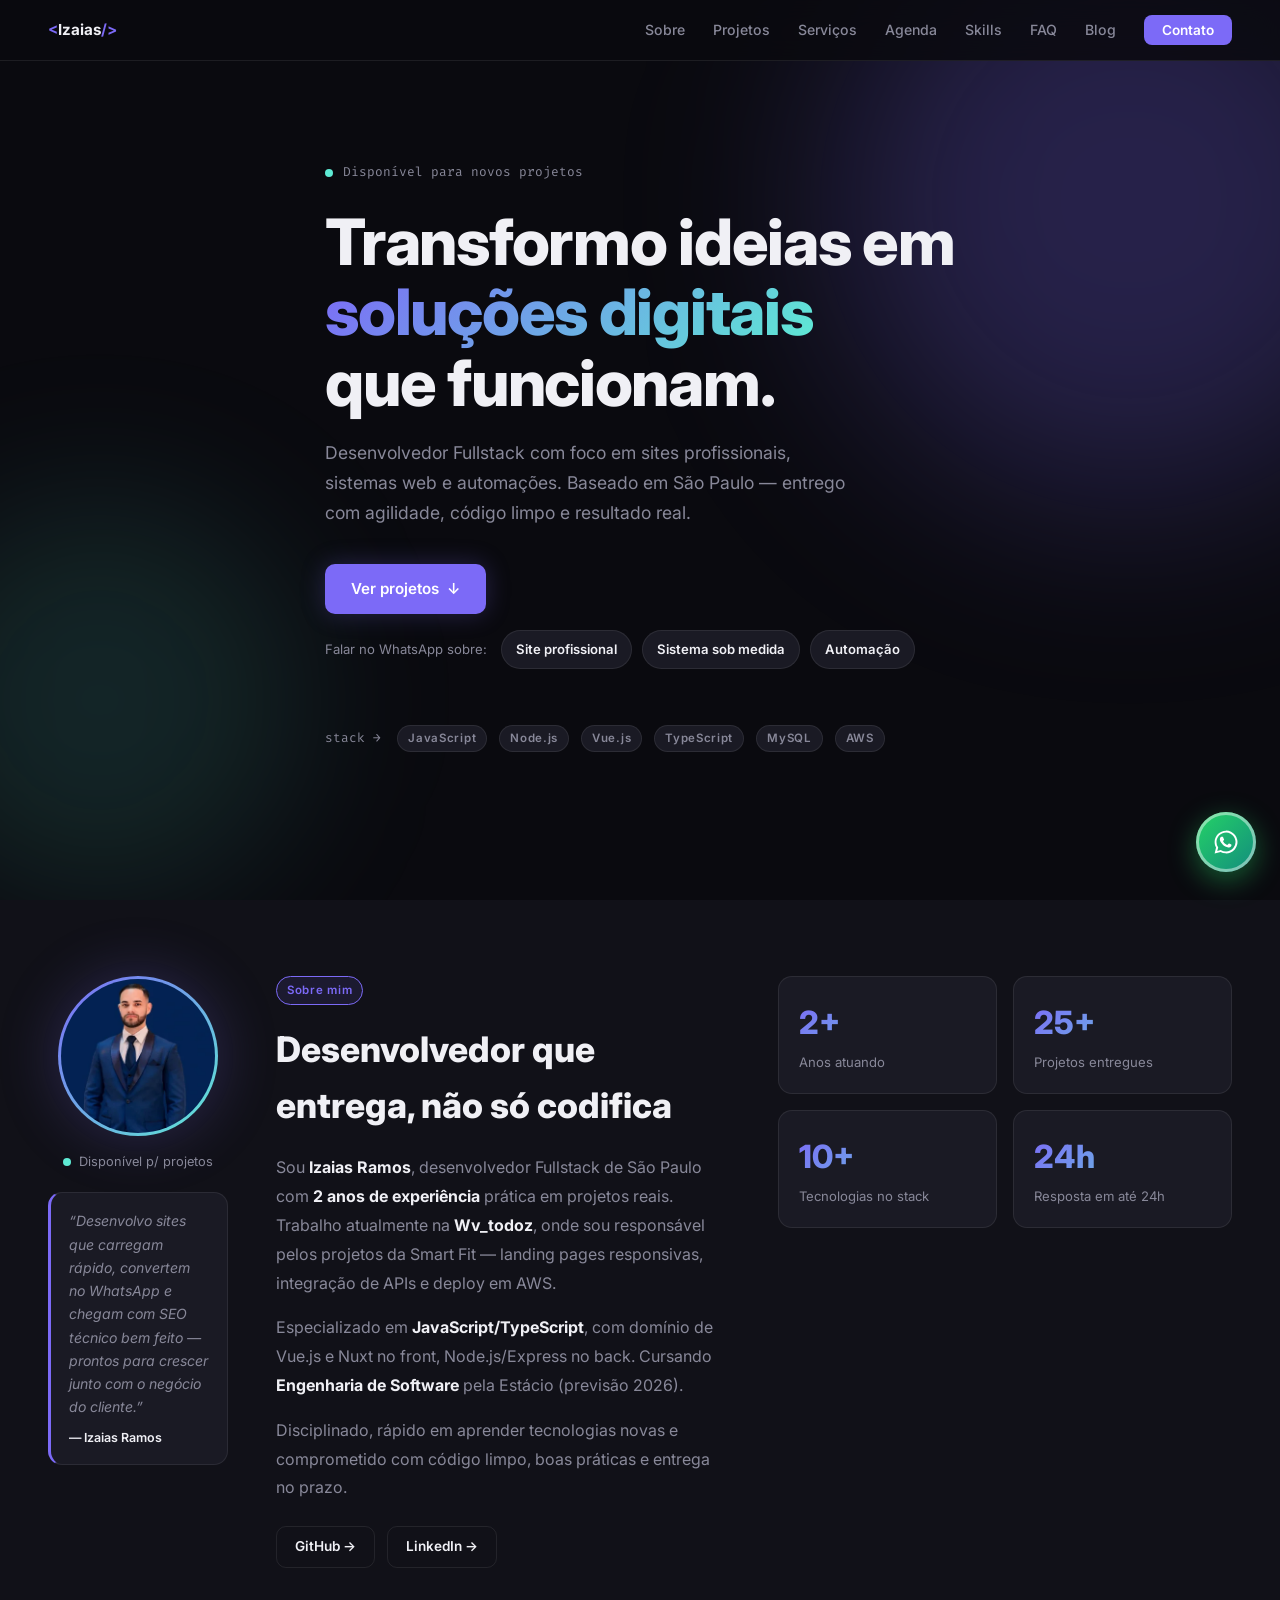
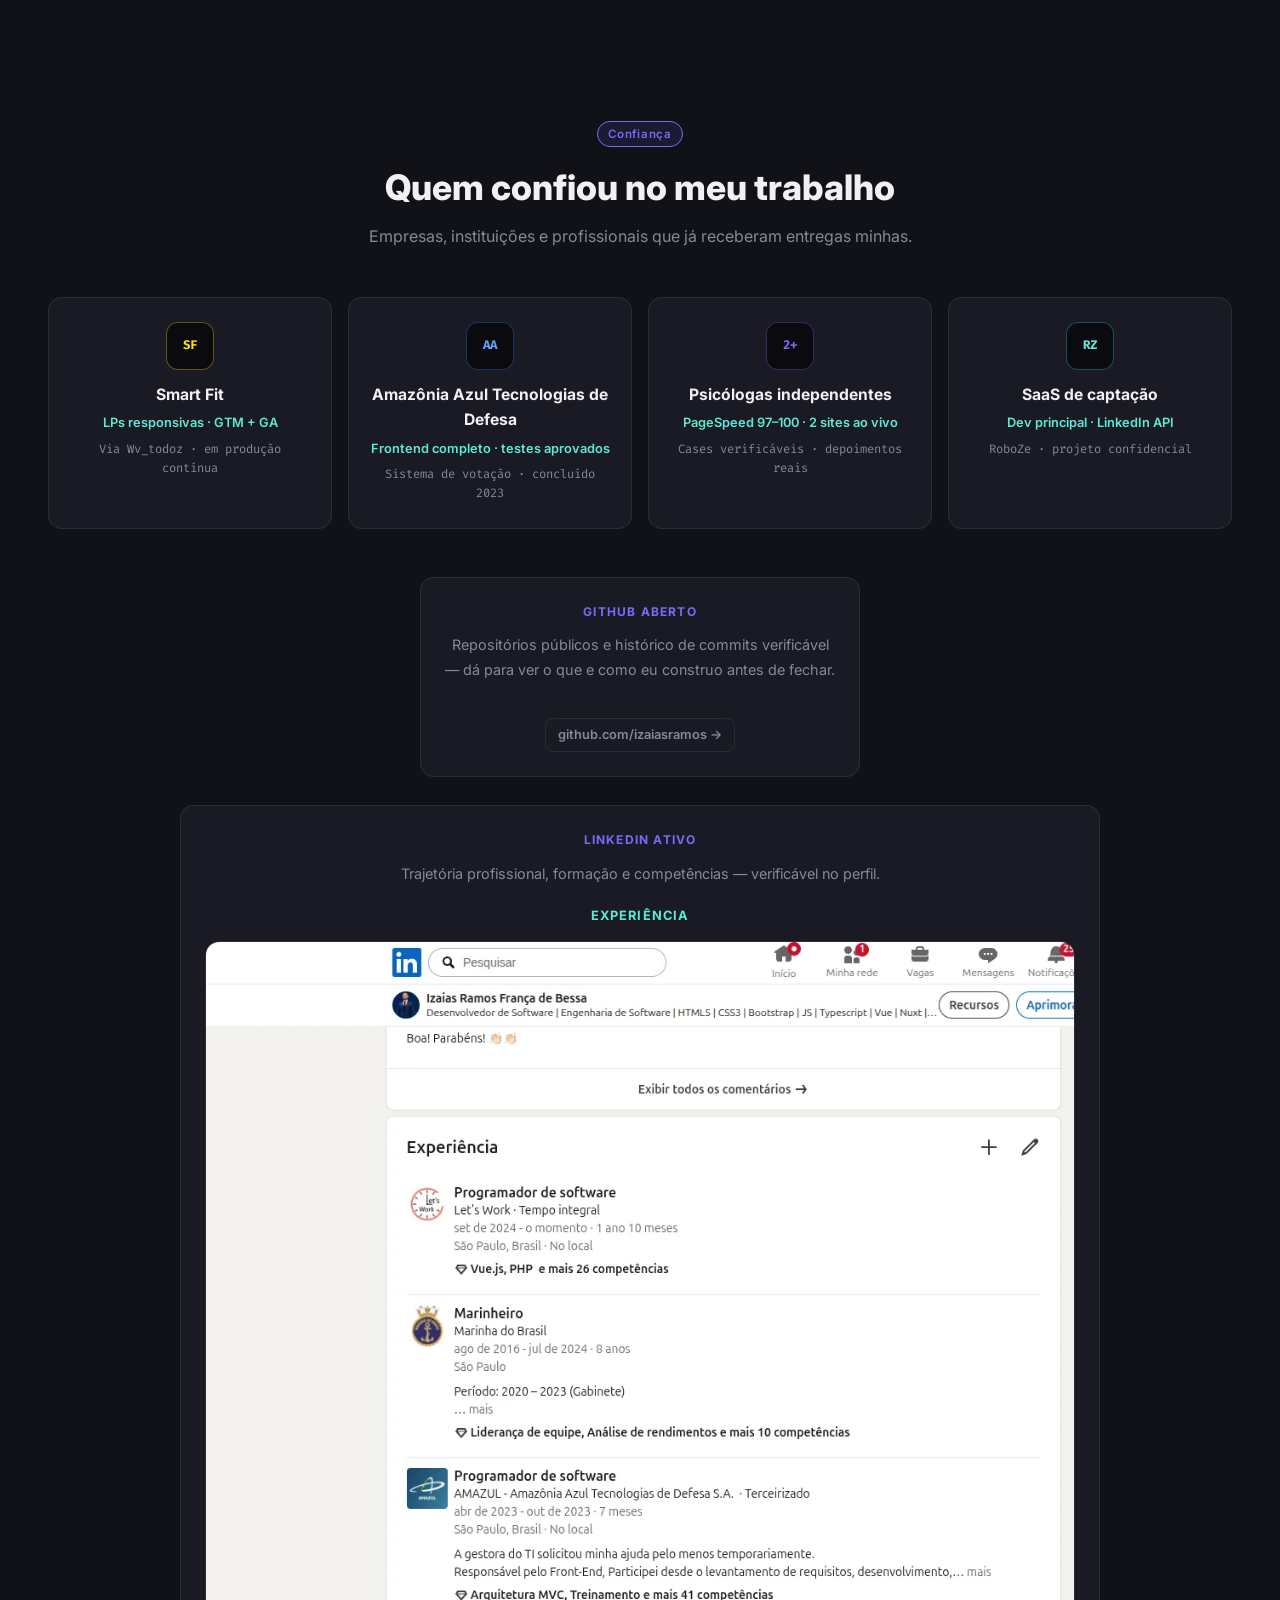
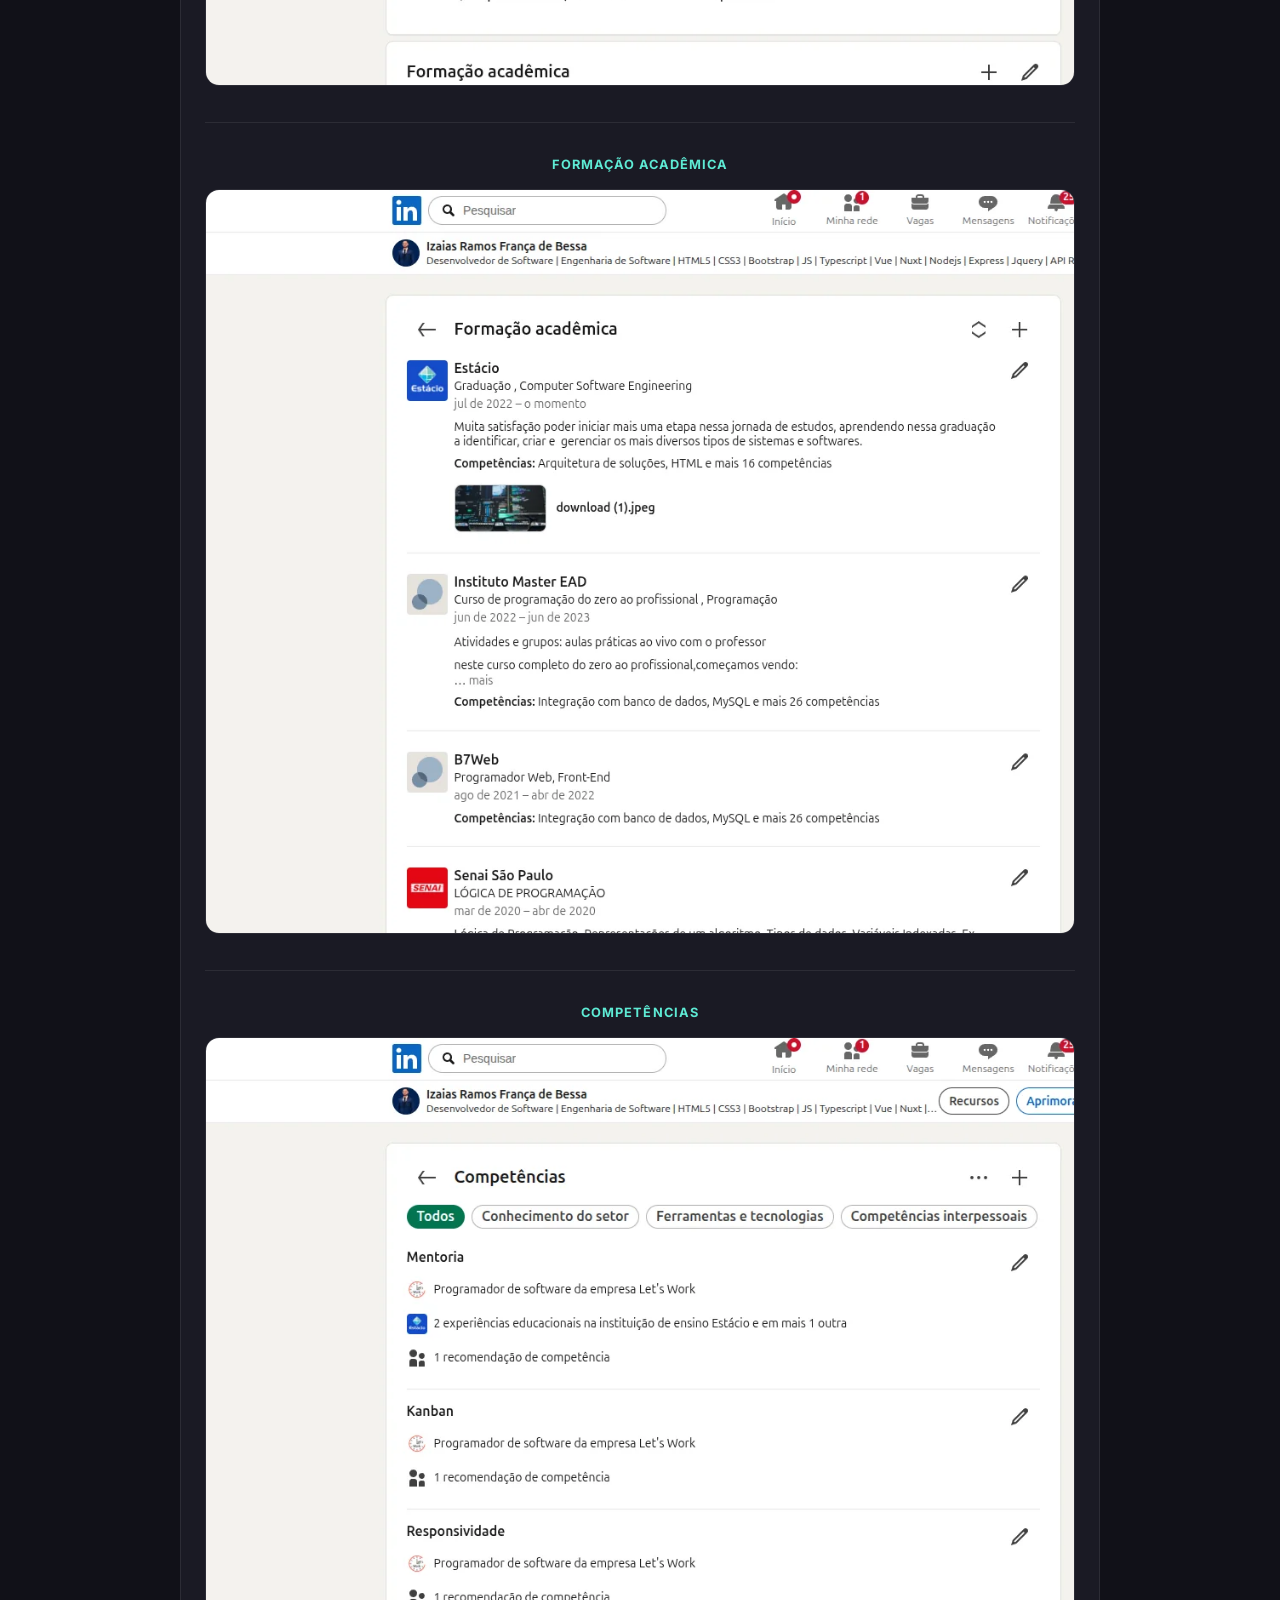
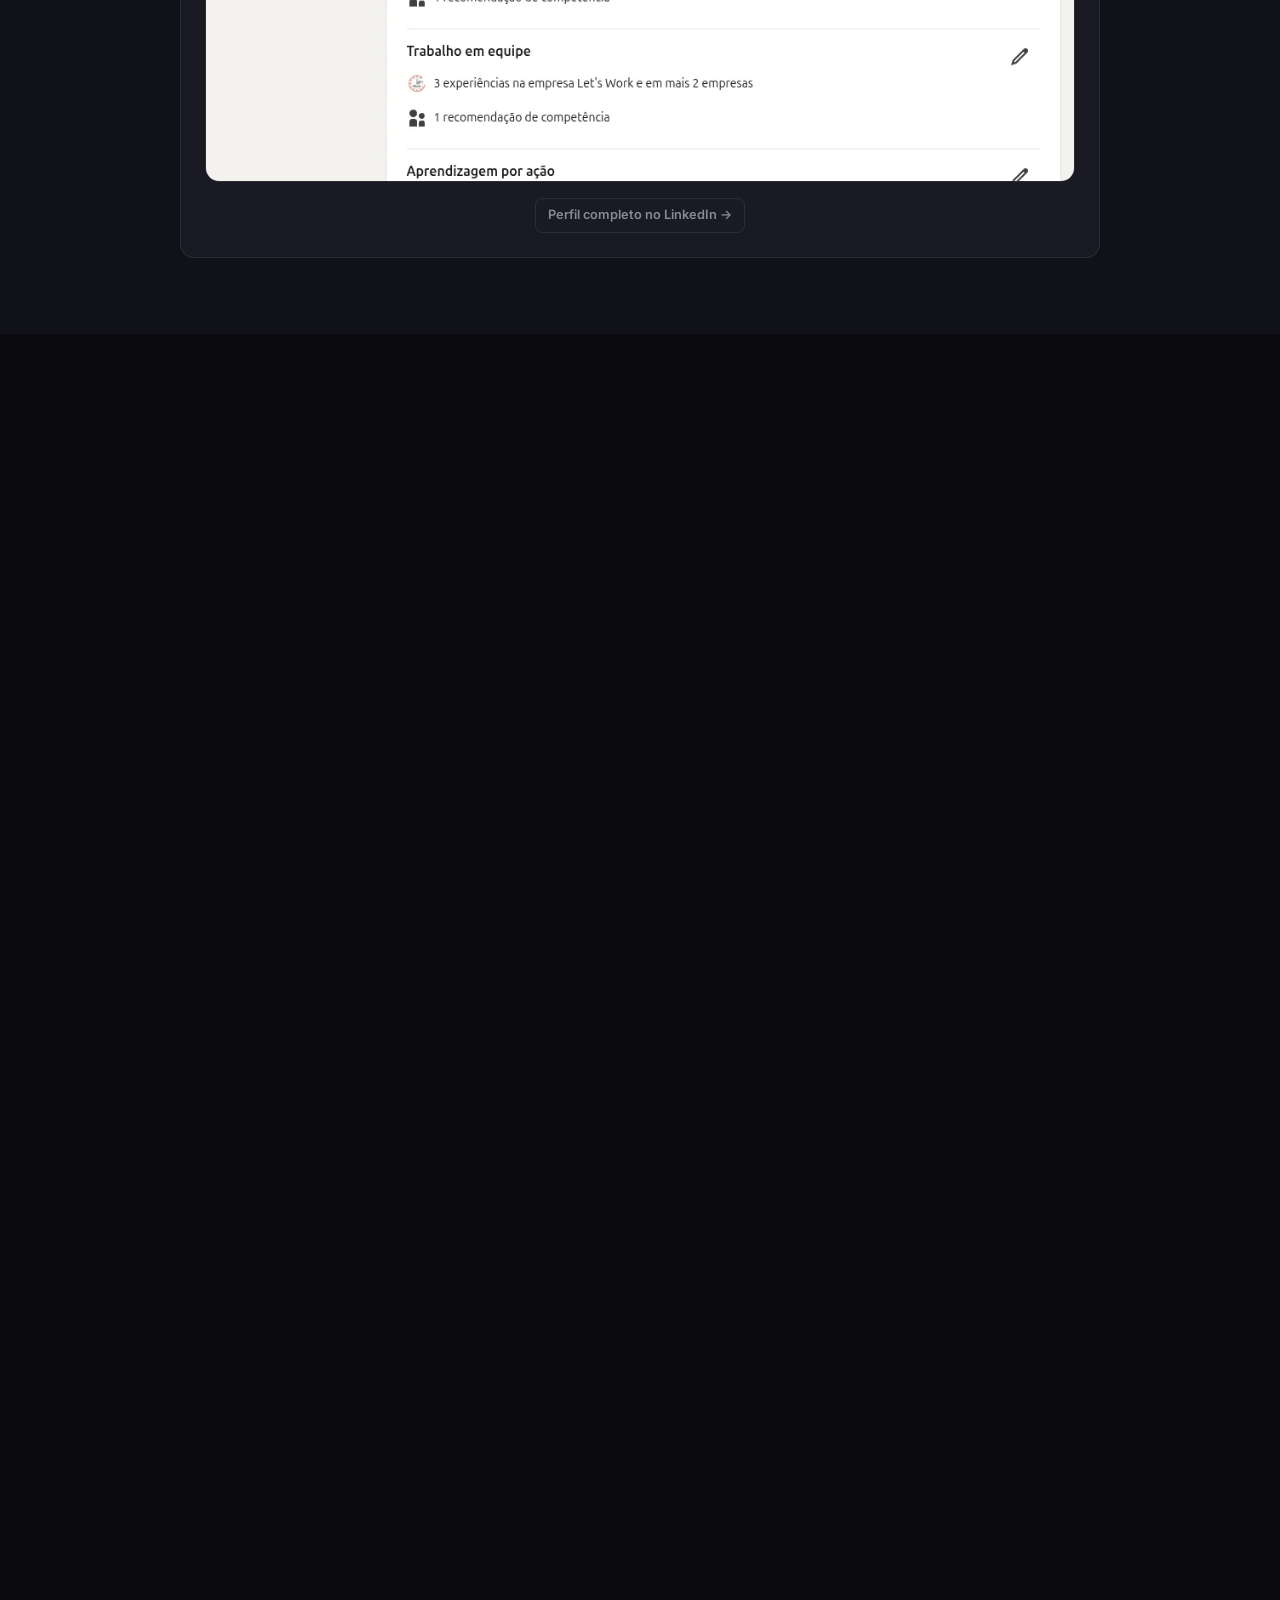
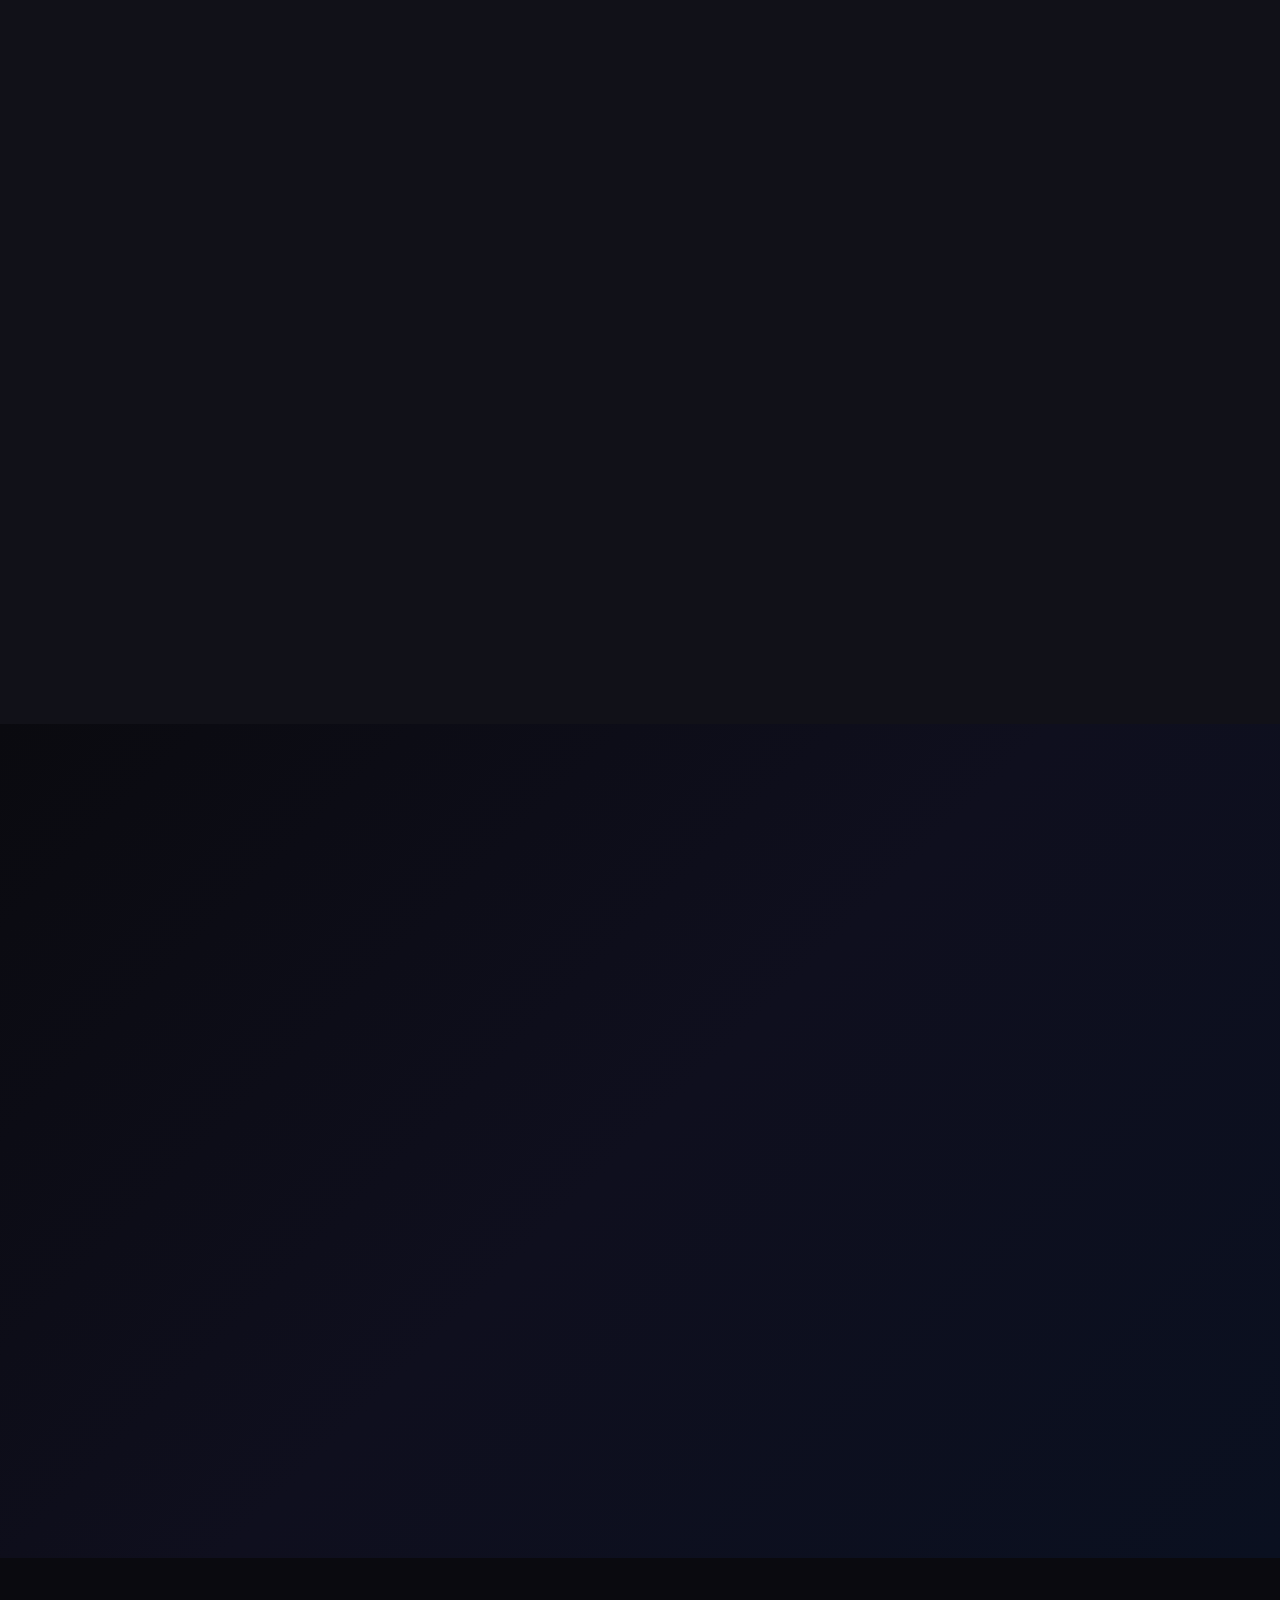
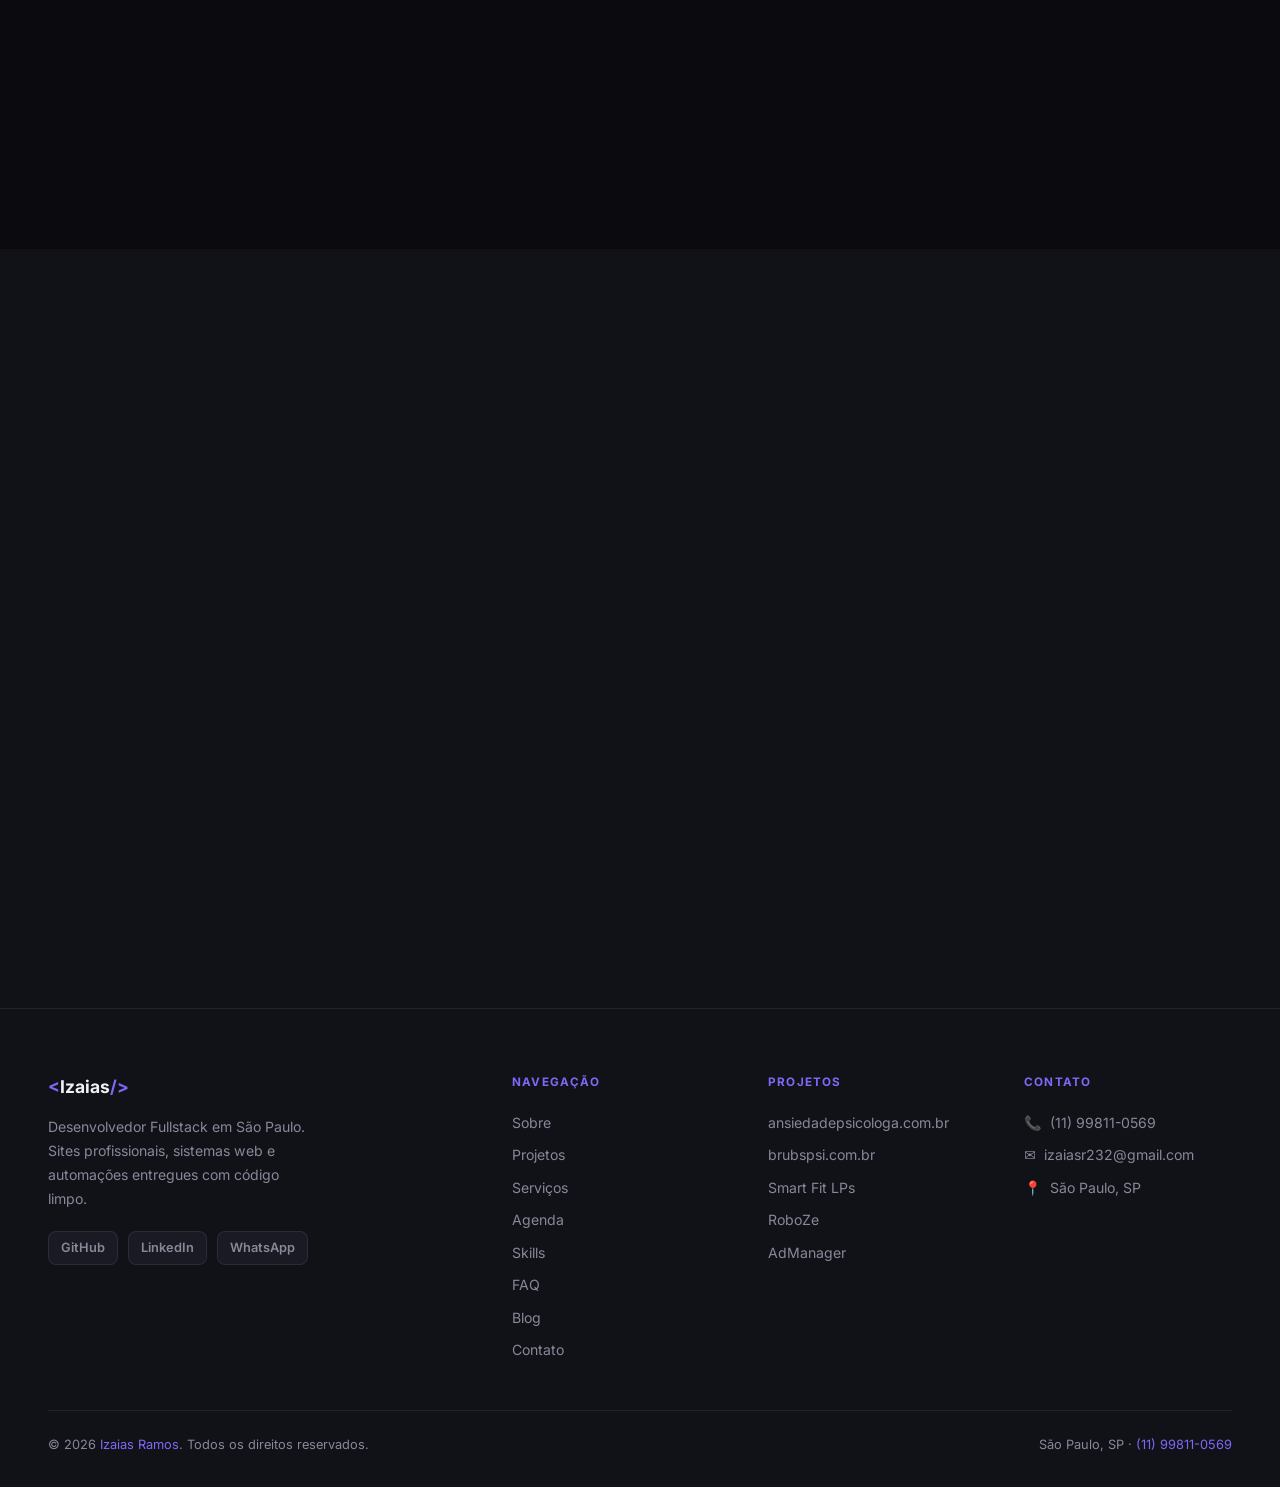
==== commit 975ed9d3: "feat: optimize performance with .htaccess configurations and image enhancements - Added .htaccess fi" ====
--- a/index.html
+++ b/index.html
@@ -437,12 +437,12 @@
                 class="trust-proof-link" data-section="trust" data-button="LinkedIn Experiencia">
                 <picture>
                   <source
-                    srcset="assets/img/experiencia-linkedin-480w.webp 480w, assets/img/experiencia-linkedin-768w.webp 768w, assets/img/experiencia-linkedin-1020w.webp 1020w"
-                    sizes="(max-width: 680px) 100vw, 920px"
+                    srcset="assets/img/experiencia-linkedin-480w.webp 480w, assets/img/experiencia-linkedin-540w.webp 540w, assets/img/experiencia-linkedin-768w.webp 768w, assets/img/experiencia-linkedin-1020w.webp 1020w"
+                    sizes="(max-width: 680px) min(calc(100vw - 104px), 872px), 872px"
                     type="image/webp" />
                   <img src="assets/img/experiencia-linkedin.png"
                     alt="Print da seção Experiência do LinkedIn — Let's Work, Amazônia Azul e Marinha do Brasil"
-                    class="trust-proof-img" loading="lazy" width="1020" height="873" decoding="async">
+                    class="trust-proof-img" loading="lazy" fetchpriority="low" width="1020" height="873" decoding="async">
                 </picture>
               </a>
             </figure>
@@ -452,12 +452,12 @@
                 class="trust-proof-link" data-section="trust" data-button="LinkedIn Formacao">
                 <picture>
                   <source
-                    srcset="assets/img/formacao-academica-linkedin-480w.webp 480w, assets/img/formacao-academica-linkedin-768w.webp 768w, assets/img/formacao-academica-linkedin-1020w.webp 1020w"
-                    sizes="(max-width: 680px) 100vw, 920px"
+                    srcset="assets/img/formacao-academica-linkedin-480w.webp 480w, assets/img/formacao-academica-linkedin-540w.webp 540w, assets/img/formacao-academica-linkedin-768w.webp 768w, assets/img/formacao-academica-linkedin-1020w.webp 1020w"
+                    sizes="(max-width: 680px) min(calc(100vw - 104px), 872px), 872px"
                     type="image/webp" />
                   <img src="assets/img/formacao-academica-linkedin.png"
                     alt="Print da formação acadêmica no LinkedIn — Estácio, Instituto Master, B7Web e Senai"
-                    class="trust-proof-img" loading="lazy" width="1020" height="873" decoding="async">
+                    class="trust-proof-img" loading="lazy" fetchpriority="low" width="1020" height="873" decoding="async">
                 </picture>
               </a>
             </figure>
@@ -467,12 +467,12 @@
                 class="trust-proof-link" data-section="trust" data-button="LinkedIn Competencias">
                 <picture>
                   <source
-                    srcset="assets/img/competencia-linkedin-480w.webp 480w, assets/img/competencia-linkedin-768w.webp 768w, assets/img/competencia-linkedin-1020w.webp 1020w"
-                    sizes="(max-width: 680px) 100vw, 920px"
+                    srcset="assets/img/competencia-linkedin-480w.webp 480w, assets/img/competencia-linkedin-540w.webp 540w, assets/img/competencia-linkedin-768w.webp 768w, assets/img/competencia-linkedin-1020w.webp 1020w"
+                    sizes="(max-width: 680px) min(calc(100vw - 104px), 872px), 872px"
                     type="image/webp" />
                   <img src="assets/img/competencia-linkedin.png"
                     alt="Print das competências no LinkedIn — Vue.js, responsividade, trabalho em equipe e mais"
-                    class="trust-proof-img" loading="lazy" width="1020" height="873" decoding="async">
+                    class="trust-proof-img" loading="lazy" fetchpriority="low" width="1020" height="873" decoding="async">
                 </picture>
               </a>
             </figure>
--- a/assets/css/main.css
+++ b/assets/css/main.css
@@ -42,6 +42,12 @@
 .tag.teal   { border-color: var(--accent2); color: var(--accent2); background: rgba(94,234,212,.1); }
 
 section { padding: 76px 0; }
+
+/* Below-fold: browser skips layout/paint until scroll (melhora SI no mobile) */
+#about, #trust, #projects, #services, #agenda, #skills, #experience, #testimonials, #faq, #contact {
+  content-visibility: auto;
+  contain-intrinsic-size: auto 500px;
+}
 
 @media(max-width:720px) {
   section { padding: 44px 0; }
--- a/assets/css/main.css
+++ b/assets/css/main.css
@@ -42,6 +42,12 @@
 .tag.teal   { border-color: var(--accent2); color: var(--accent2); background: rgba(94,234,212,.1); }
 
 section { padding: 76px 0; }
+
+/* Below-fold: browser skips layout/paint until scroll (melhora SI no mobile) */
+#about, #trust, #projects, #services, #agenda, #skills, #experience, #testimonials, #faq, #contact {
+  content-visibility: auto;
+  contain-intrinsic-size: auto 500px;
+}
 
 @media(max-width:720px) {
   section { padding: 44px 0; }
--- a/assets/css/main.css
+++ b/assets/css/main.css
@@ -42,6 +42,12 @@
 .tag.teal   { border-color: var(--accent2); color: var(--accent2); background: rgba(94,234,212,.1); }
 
 section { padding: 76px 0; }
+
+/* Below-fold: browser skips layout/paint until scroll (melhora SI no mobile) */
+#about, #trust, #projects, #services, #agenda, #skills, #experience, #testimonials, #faq, #contact {
+  content-visibility: auto;
+  contain-intrinsic-size: auto 500px;
+}
 
 @media(max-width:720px) {
   section { padding: 44px 0; }
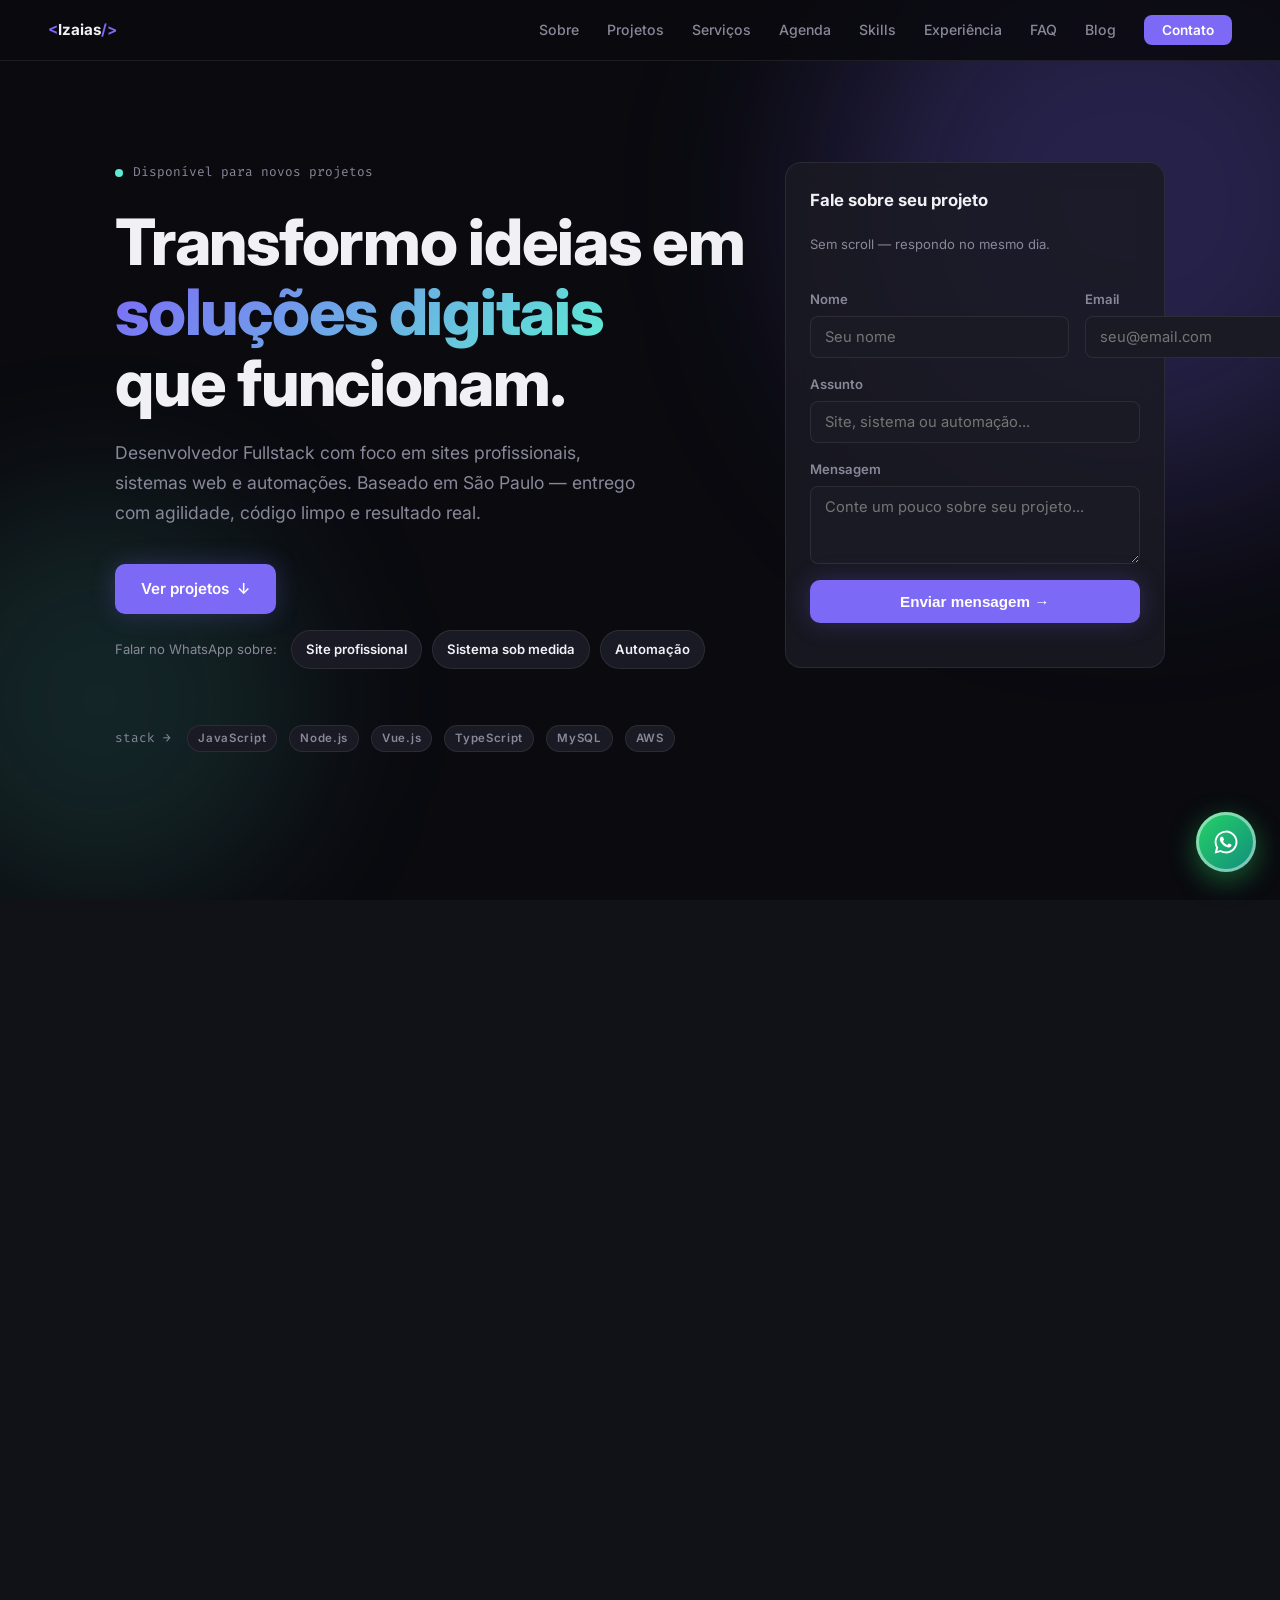
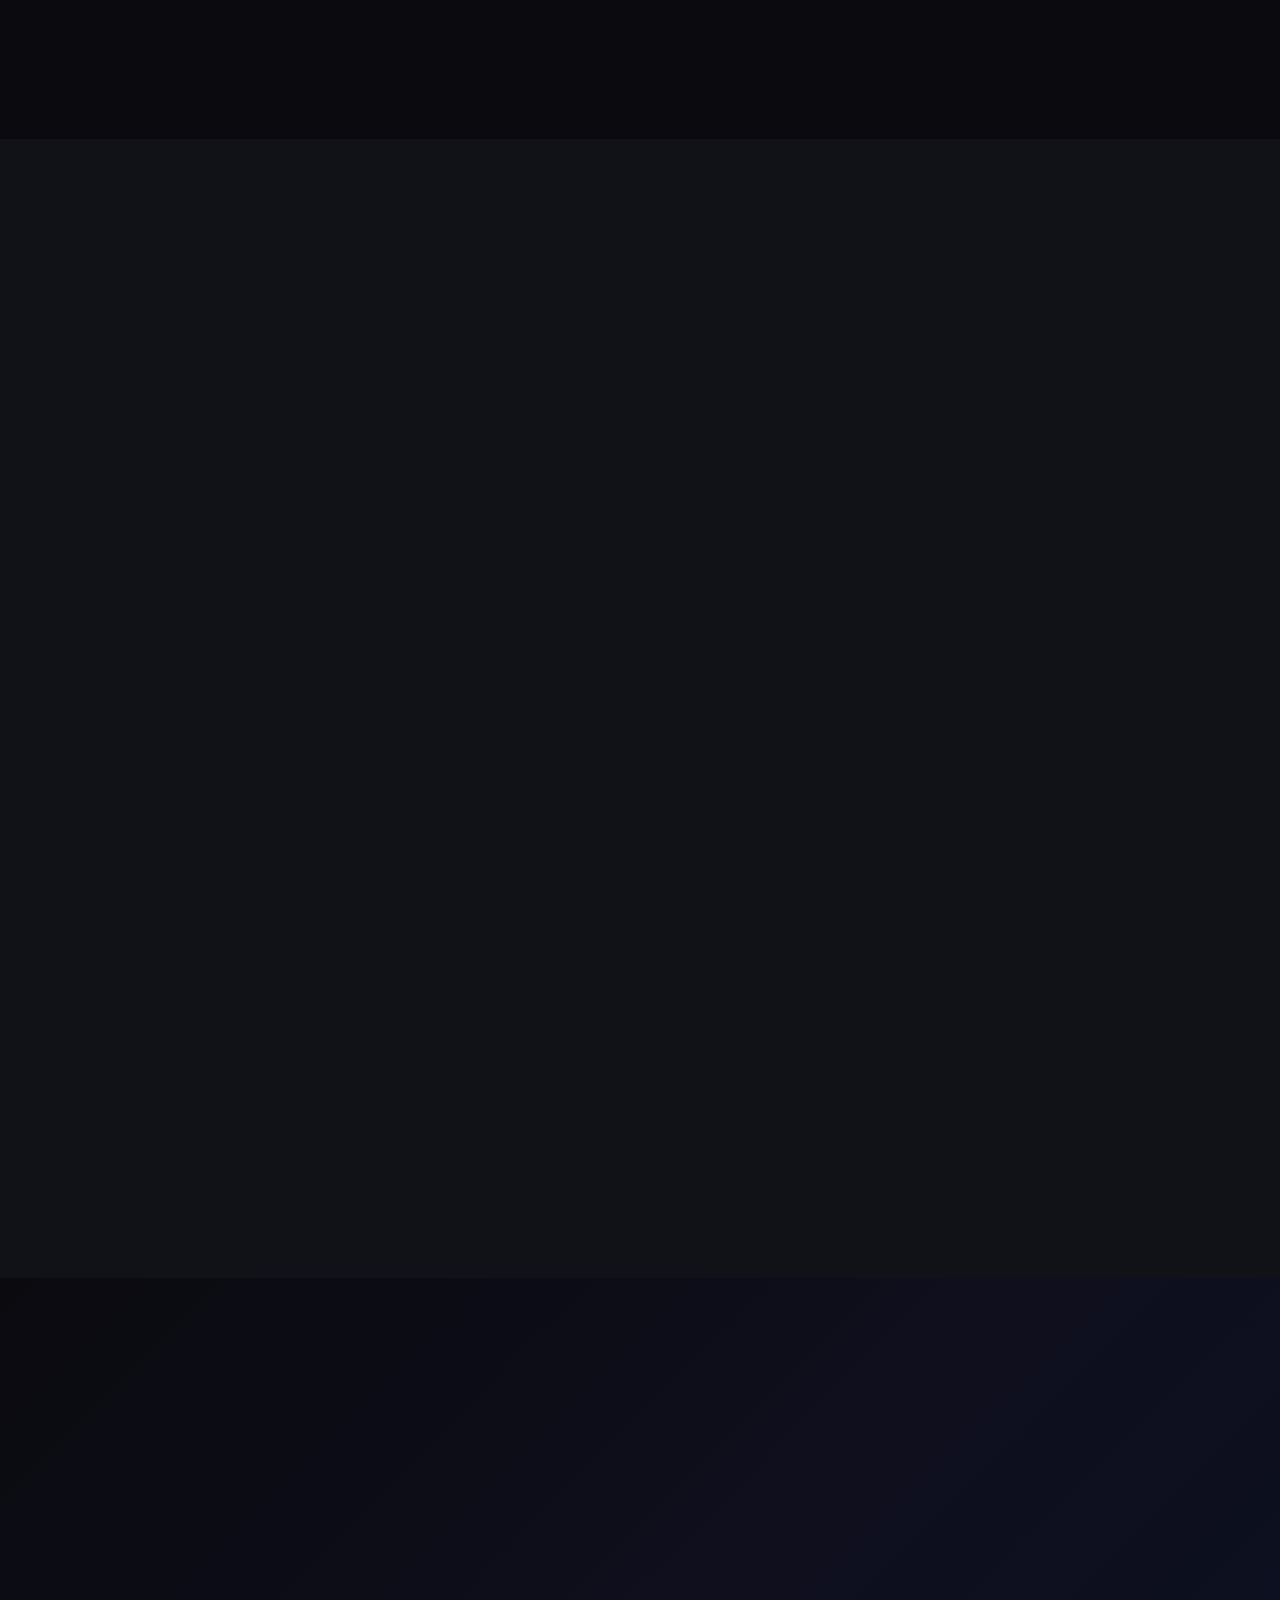
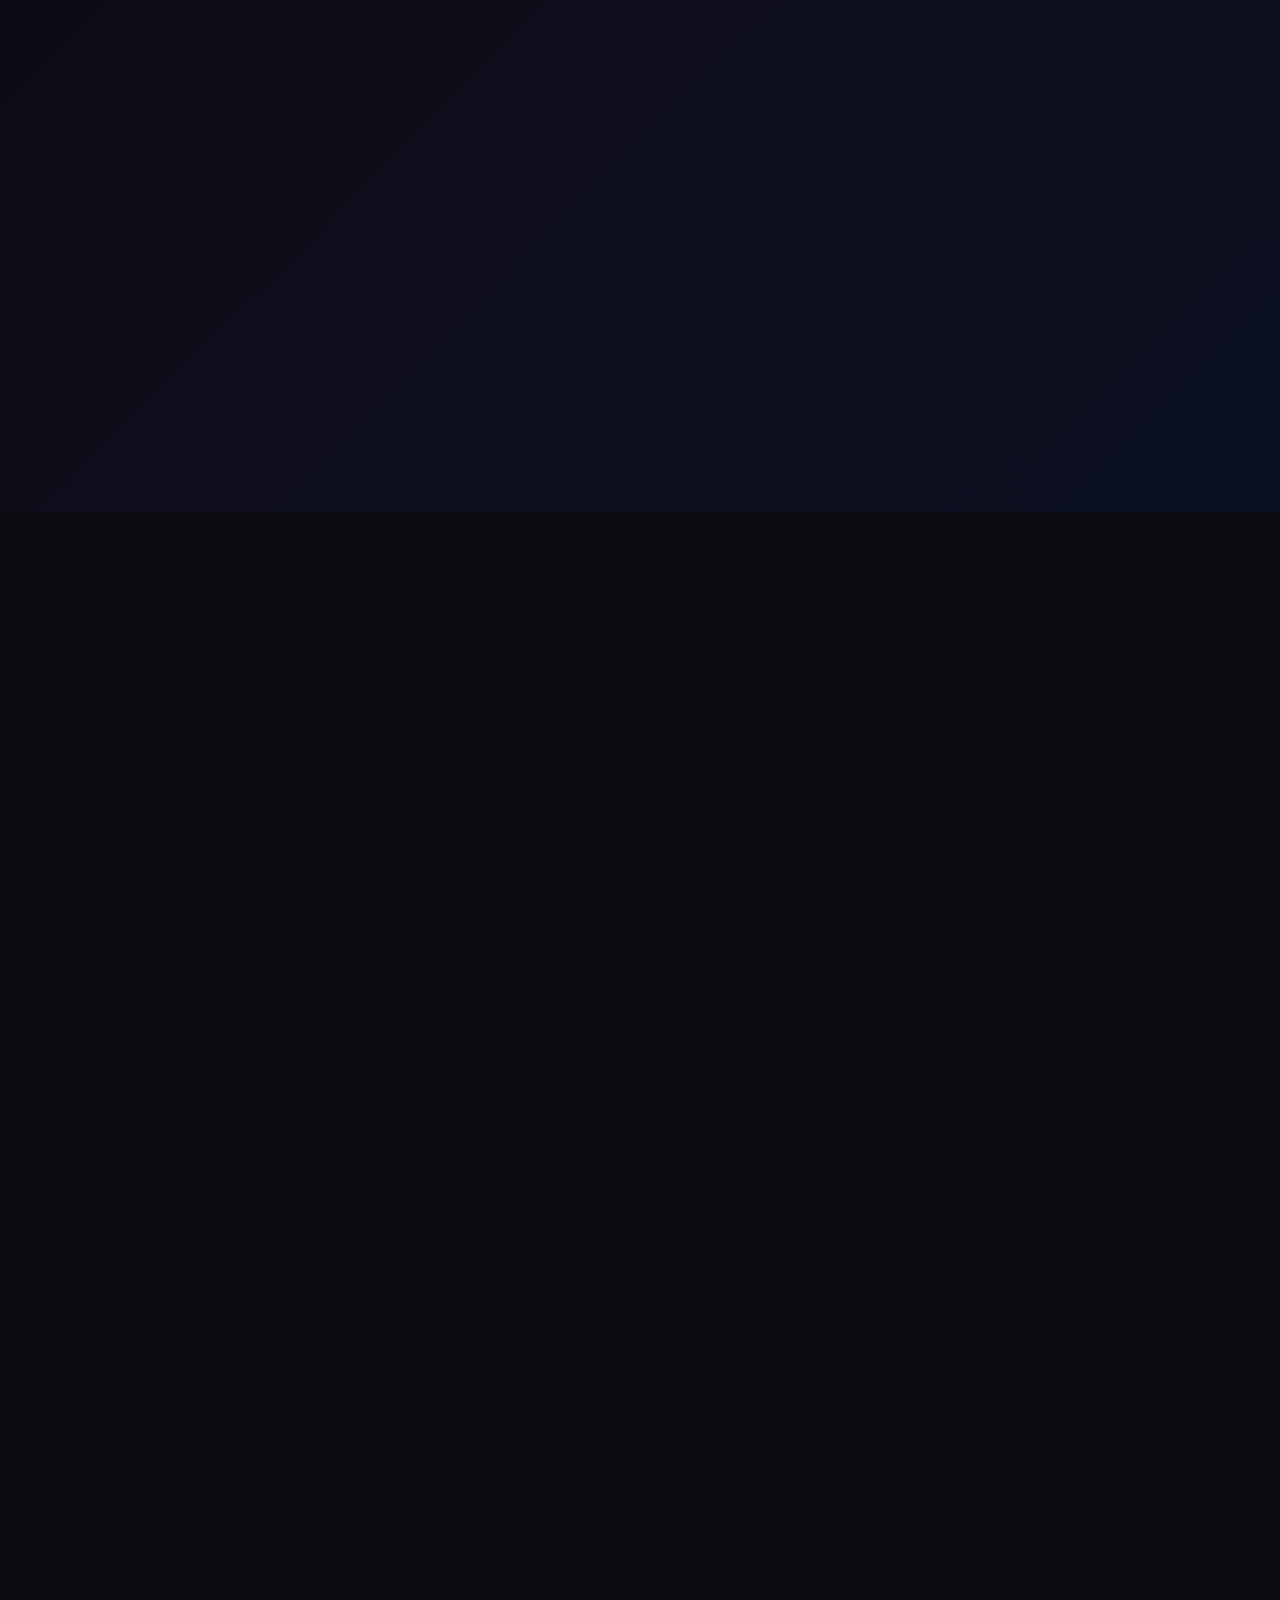
==== commit edce85ed: "feat: enhance hero section with new grid layout and contact form - Replaced the hero content structu" ====
--- a/index.html
+++ b/index.html
@@ -173,7 +173,12 @@
     .hero-glow,.hero-glow2{position:absolute;border-radius:50%;pointer-events:none;filter:blur(100px)}
     .hero-glow{width:600px;height:600px;background:var(--accent-glow);top:-100px;right:-150px}
     .hero-glow2{width:400px;height:400px;background:rgba(94,234,212,.12);filter:blur(80px);bottom:0;left:-100px}
-    .hero-content{margin-top:30px;position:relative;z-index:1;max-width:700px}
+    .hero-content{margin-top:30px;position:relative;z-index:1}
+    .hero-grid{display:grid;grid-template-columns:minmax(0,1fr) minmax(300px,380px);gap:40px;align-items:start;position:relative;z-index:1}
+    .hero-form{margin-top:30px;background:rgba(26,26,36,.85);border:1px solid var(--border);border-radius:16px;padding:24px}
+    .hero-form-title{font-size:1.05rem;font-weight:700;margin-bottom:4px}
+    .hero-form-sub{font-size:.82rem;color:var(--muted);margin-bottom:18px}
+    @media(max-width:960px){.hero-grid{grid-template-columns:1fr;gap:32px}.hero-form{margin-top:0}}
     .hero-eyebrow{display:flex;align-items:center;gap:10px;margin-bottom:24px}
     .hero-eyebrow span{font-size:.8rem;color:var(--muted);font-family:'Fira Code',monospace}
     .hero-dot{width:8px;height:8px;border-radius:50%;background:var(--accent2);flex-shrink:0}
@@ -225,6 +230,7 @@
         <li><a href="#services" data-section="header" data-button="Servicos">Serviços</a></li>
         <li><a href="#agenda" data-section="header" data-button="Agenda">Agenda</a></li>
         <li><a href="#skills" data-section="header" data-button="Skills">Skills</a></li>
+        <li><a href="#experience" data-section="header" data-button="Experiencia">Experiência</a></li>
         <li><a href="#faq" data-section="header" data-button="FAQ">FAQ</a></li>
         <li><a href="blog/" data-section="header" data-button="Blog">Blog</a></li>
         <li><a href="#contact" class="nav-cta" data-section="header" data-button="Contato">Contato</a></li>
@@ -241,44 +247,75 @@
     <div class="hero-glow"></div>
     <div class="hero-glow2"></div>
     <div class="container">
-      <div class="hero-content">
-        <div class="hero-eyebrow">
-          <div class="hero-dot"></div>
-          <span>Disponível para novos projetos</span>
-        </div>
-        <h1 class="hero-title">
-          Transformo ideias em<br>
-          <span class="highlight">soluções digitais</span><br>
-          que funcionam.
-        </h1>
-        <p class="hero-desc">
-          Desenvolvedor Fullstack com foco em sites profissionais, sistemas web e automações.
-          Baseado em São Paulo — entrego com agilidade, código limpo e resultado real.
-        </p>
-        <div class="hero-actions">
-          <a href="#projects" class="btn btn-primary" data-section="hero" data-button="Ver Projetos">
-            <span>Ver projetos</span>
-            <span>↓</span>
-          </a>
-        </div>
-        <div class="hero-wa-intents">
-          <span class="hero-wa-label">Falar no WhatsApp sobre:</span>
-          <a href="https://wa.me/5511998110569" target="_blank" rel="noopener" class="wa-intent-pill"
-            data-wa-intent="site" data-section="hero" data-button="WhatsApp Site">Site profissional</a>
-          <a href="https://wa.me/5511998110569" target="_blank" rel="noopener" class="wa-intent-pill"
-            data-wa-intent="sistema" data-section="hero" data-button="WhatsApp Sistema">Sistema sob medida</a>
-          <a href="https://wa.me/5511998110569" target="_blank" rel="noopener" class="wa-intent-pill"
-            data-wa-intent="automacao" data-section="hero" data-button="WhatsApp Automacao">Automação</a>
-        </div>
-        <div class="hero-stack">
-          <span class="hero-stack-label mono">stack →</span>
-          <span class="tag">JavaScript</span>
-          <span class="tag">Node.js</span>
-          <span class="tag">Vue.js</span>
-          <span class="tag">TypeScript</span>
-          <span class="tag">MySQL</span>
-          <span class="tag">AWS</span>
-        </div>
+      <div class="hero-grid">
+        <div class="hero-content">
+          <div class="hero-eyebrow">
+            <div class="hero-dot"></div>
+            <span>Disponível para novos projetos</span>
+          </div>
+          <h1 class="hero-title">
+            Transformo ideias em<br>
+            <span class="highlight">soluções digitais</span><br>
+            que funcionam.
+          </h1>
+          <p class="hero-desc">
+            Desenvolvedor Fullstack com foco em sites profissionais, sistemas web e automações.
+            Baseado em São Paulo — entrego com agilidade, código limpo e resultado real.
+          </p>
+          <div class="hero-actions">
+            <a href="#projects" class="btn btn-primary" data-section="hero" data-button="Ver Projetos">
+              <span>Ver projetos</span>
+              <span>↓</span>
+            </a>
+          </div>
+          <div class="hero-wa-intents">
+            <span class="hero-wa-label">Falar no WhatsApp sobre:</span>
+            <a href="https://wa.me/5511998110569" target="_blank" rel="noopener" class="wa-intent-pill"
+              data-wa-intent="site" data-section="hero" data-button="WhatsApp Site">Site profissional</a>
+            <a href="https://wa.me/5511998110569" target="_blank" rel="noopener" class="wa-intent-pill"
+              data-wa-intent="sistema" data-section="hero" data-button="WhatsApp Sistema">Sistema sob medida</a>
+            <a href="https://wa.me/5511998110569" target="_blank" rel="noopener" class="wa-intent-pill"
+              data-wa-intent="automacao" data-section="hero" data-button="WhatsApp Automacao">Automação</a>
+          </div>
+          <div class="hero-stack">
+            <span class="hero-stack-label mono">stack →</span>
+            <span class="tag">JavaScript</span>
+            <span class="tag">Node.js</span>
+            <span class="tag">Vue.js</span>
+            <span class="tag">TypeScript</span>
+            <span class="tag">MySQL</span>
+            <span class="tag">AWS</span>
+          </div>
+        </div>
+
+        <form class="contact-form hero-form" id="heroContactForm" data-section="hero" aria-label="Formulário de contato rápido">
+          <p class="hero-form-title">Fale sobre seu projeto</p>
+          <p class="hero-form-sub">Sem scroll — respondo no mesmo dia.</p>
+          <div class="form-row">
+            <div class="form-field">
+              <label for="heroFname">Nome</label>
+              <input type="text" id="heroFname" name="name" placeholder="Seu nome" required autocomplete="name" />
+            </div>
+            <div class="form-field">
+              <label for="heroFemail">Email</label>
+              <input type="email" id="heroFemail" name="email" placeholder="seu@email.com" required autocomplete="email" />
+            </div>
+          </div>
+          <div class="form-field">
+            <label for="heroFsubject">Assunto</label>
+            <input type="text" id="heroFsubject" name="subject" placeholder="Site, sistema ou automação..." />
+          </div>
+          <div class="form-field">
+            <label for="heroFmsg">Mensagem</label>
+            <textarea id="heroFmsg" name="message" rows="3" placeholder="Conte um pouco sobre seu projeto..." required></textarea>
+          </div>
+          <input type="text" name="website" class="form-honeypot" tabindex="-1" autocomplete="off" aria-hidden="true" />
+          <button type="submit" class="btn btn-primary" style="width:100%;justify-content:center" data-section="hero"
+            data-button="Enviar Formulario Hero">
+            Enviar mensagem →
+          </button>
+          <p class="form-status" aria-live="polite"></p>
+        </form>
       </div>
     </div>
   </section>
@@ -1128,31 +1165,31 @@
           </div>
         </div>
 
-        <form class="contact-form reveal" id="contactForm">
+        <form class="contact-form reveal" id="contactForm" data-section="contato" aria-label="Formulário de contato">
           <div class="form-row">
             <div class="form-field">
               <label for="fname">Nome</label>
-              <input type="text" id="fname" placeholder="Seu nome" required />
+              <input type="text" id="fname" name="name" placeholder="Seu nome" required autocomplete="name" />
             </div>
             <div class="form-field">
               <label for="femail">Email</label>
-              <input type="email" id="femail" placeholder="seu@email.com" required />
+              <input type="email" id="femail" name="email" placeholder="seu@email.com" required autocomplete="email" />
             </div>
           </div>
           <div class="form-field">
             <label for="fsubject">Assunto</label>
-            <input type="text" id="fsubject" placeholder="Preciso de um site / sistema / automação..." />
+            <input type="text" id="fsubject" name="subject" placeholder="Preciso de um site / sistema / automação..." />
           </div>
           <div class="form-field">
             <label for="fmsg">Mensagem</label>
-            <textarea id="fmsg" rows="5" placeholder="Conte um pouco sobre seu projeto..." required></textarea>
-          </div>
-          <input type="text" id="fhoneypot" name="website" style="display:none" tabindex="-1" autocomplete="off" />
+            <textarea id="fmsg" name="message" rows="5" placeholder="Conte um pouco sobre seu projeto..." required></textarea>
+          </div>
+          <input type="text" name="website" class="form-honeypot" tabindex="-1" autocomplete="off" aria-hidden="true" />
           <button type="submit" class="btn btn-primary" style="width:100%;justify-content:center" data-section="contato"
             data-button="Enviar Formulario">
             Enviar mensagem →
           </button>
-          <p class="form-status" id="formStatus"></p>
+          <p class="form-status" aria-live="polite"></p>
         </form>
       </div>
     </div>
--- a/assets/css/main.css
+++ b/assets/css/main.css
@@ -197,7 +197,46 @@
   bottom: 0; left: -100px;
   pointer-events: none;
 }
-.hero-content {     margin-top: 30px; position: relative; z-index: 1; max-width: 700px; }
+.hero-content { margin-top: 30px; position: relative; z-index: 1; }
+.hero-grid {
+  display: grid;
+  grid-template-columns: minmax(0, 1fr) minmax(300px, 380px);
+  gap: 40px;
+  align-items: start;
+  position: relative;
+  z-index: 1;
+}
+.hero-form {
+  margin-top: 30px;
+  background: rgba(26, 26, 36, .85);
+  border: 1px solid var(--border);
+  border-radius: 16px;
+  padding: 24px;
+  backdrop-filter: blur(12px);
+}
+.hero-form-title {
+  font-size: 1.05rem;
+  font-weight: 700;
+  margin-bottom: 4px;
+}
+.hero-form-sub {
+  font-size: .82rem;
+  color: var(--muted);
+  margin-bottom: 18px;
+}
+.hero-form .form-field textarea { min-height: 72px; resize: vertical; }
+.form-honeypot {
+  position: absolute;
+  left: -9999px;
+  width: 1px;
+  height: 1px;
+  opacity: 0;
+  pointer-events: none;
+}
+@media (max-width: 960px) {
+  .hero-grid { grid-template-columns: 1fr; gap: 32px; }
+  .hero-form { margin-top: 0; }
+}
 .hero-eyebrow {
   display: flex;
   align-items: center;
--- a/assets/css/main.css
+++ b/assets/css/main.css
@@ -197,7 +197,46 @@
   bottom: 0; left: -100px;
   pointer-events: none;
 }
-.hero-content {     margin-top: 30px; position: relative; z-index: 1; max-width: 700px; }
+.hero-content { margin-top: 30px; position: relative; z-index: 1; }
+.hero-grid {
+  display: grid;
+  grid-template-columns: minmax(0, 1fr) minmax(300px, 380px);
+  gap: 40px;
+  align-items: start;
+  position: relative;
+  z-index: 1;
+}
+.hero-form {
+  margin-top: 30px;
+  background: rgba(26, 26, 36, .85);
+  border: 1px solid var(--border);
+  border-radius: 16px;
+  padding: 24px;
+  backdrop-filter: blur(12px);
+}
+.hero-form-title {
+  font-size: 1.05rem;
+  font-weight: 700;
+  margin-bottom: 4px;
+}
+.hero-form-sub {
+  font-size: .82rem;
+  color: var(--muted);
+  margin-bottom: 18px;
+}
+.hero-form .form-field textarea { min-height: 72px; resize: vertical; }
+.form-honeypot {
+  position: absolute;
+  left: -9999px;
+  width: 1px;
+  height: 1px;
+  opacity: 0;
+  pointer-events: none;
+}
+@media (max-width: 960px) {
+  .hero-grid { grid-template-columns: 1fr; gap: 32px; }
+  .hero-form { margin-top: 0; }
+}
 .hero-eyebrow {
   display: flex;
   align-items: center;
--- a/assets/css/main.css
+++ b/assets/css/main.css
@@ -197,7 +197,46 @@
   bottom: 0; left: -100px;
   pointer-events: none;
 }
-.hero-content {     margin-top: 30px; position: relative; z-index: 1; max-width: 700px; }
+.hero-content { margin-top: 30px; position: relative; z-index: 1; }
+.hero-grid {
+  display: grid;
+  grid-template-columns: minmax(0, 1fr) minmax(300px, 380px);
+  gap: 40px;
+  align-items: start;
+  position: relative;
+  z-index: 1;
+}
+.hero-form {
+  margin-top: 30px;
+  background: rgba(26, 26, 36, .85);
+  border: 1px solid var(--border);
+  border-radius: 16px;
+  padding: 24px;
+  backdrop-filter: blur(12px);
+}
+.hero-form-title {
+  font-size: 1.05rem;
+  font-weight: 700;
+  margin-bottom: 4px;
+}
+.hero-form-sub {
+  font-size: .82rem;
+  color: var(--muted);
+  margin-bottom: 18px;
+}
+.hero-form .form-field textarea { min-height: 72px; resize: vertical; }
+.form-honeypot {
+  position: absolute;
+  left: -9999px;
+  width: 1px;
+  height: 1px;
+  opacity: 0;
+  pointer-events: none;
+}
+@media (max-width: 960px) {
+  .hero-grid { grid-template-columns: 1fr; gap: 32px; }
+  .hero-form { margin-top: 0; }
+}
 .hero-eyebrow {
   display: flex;
   align-items: center;
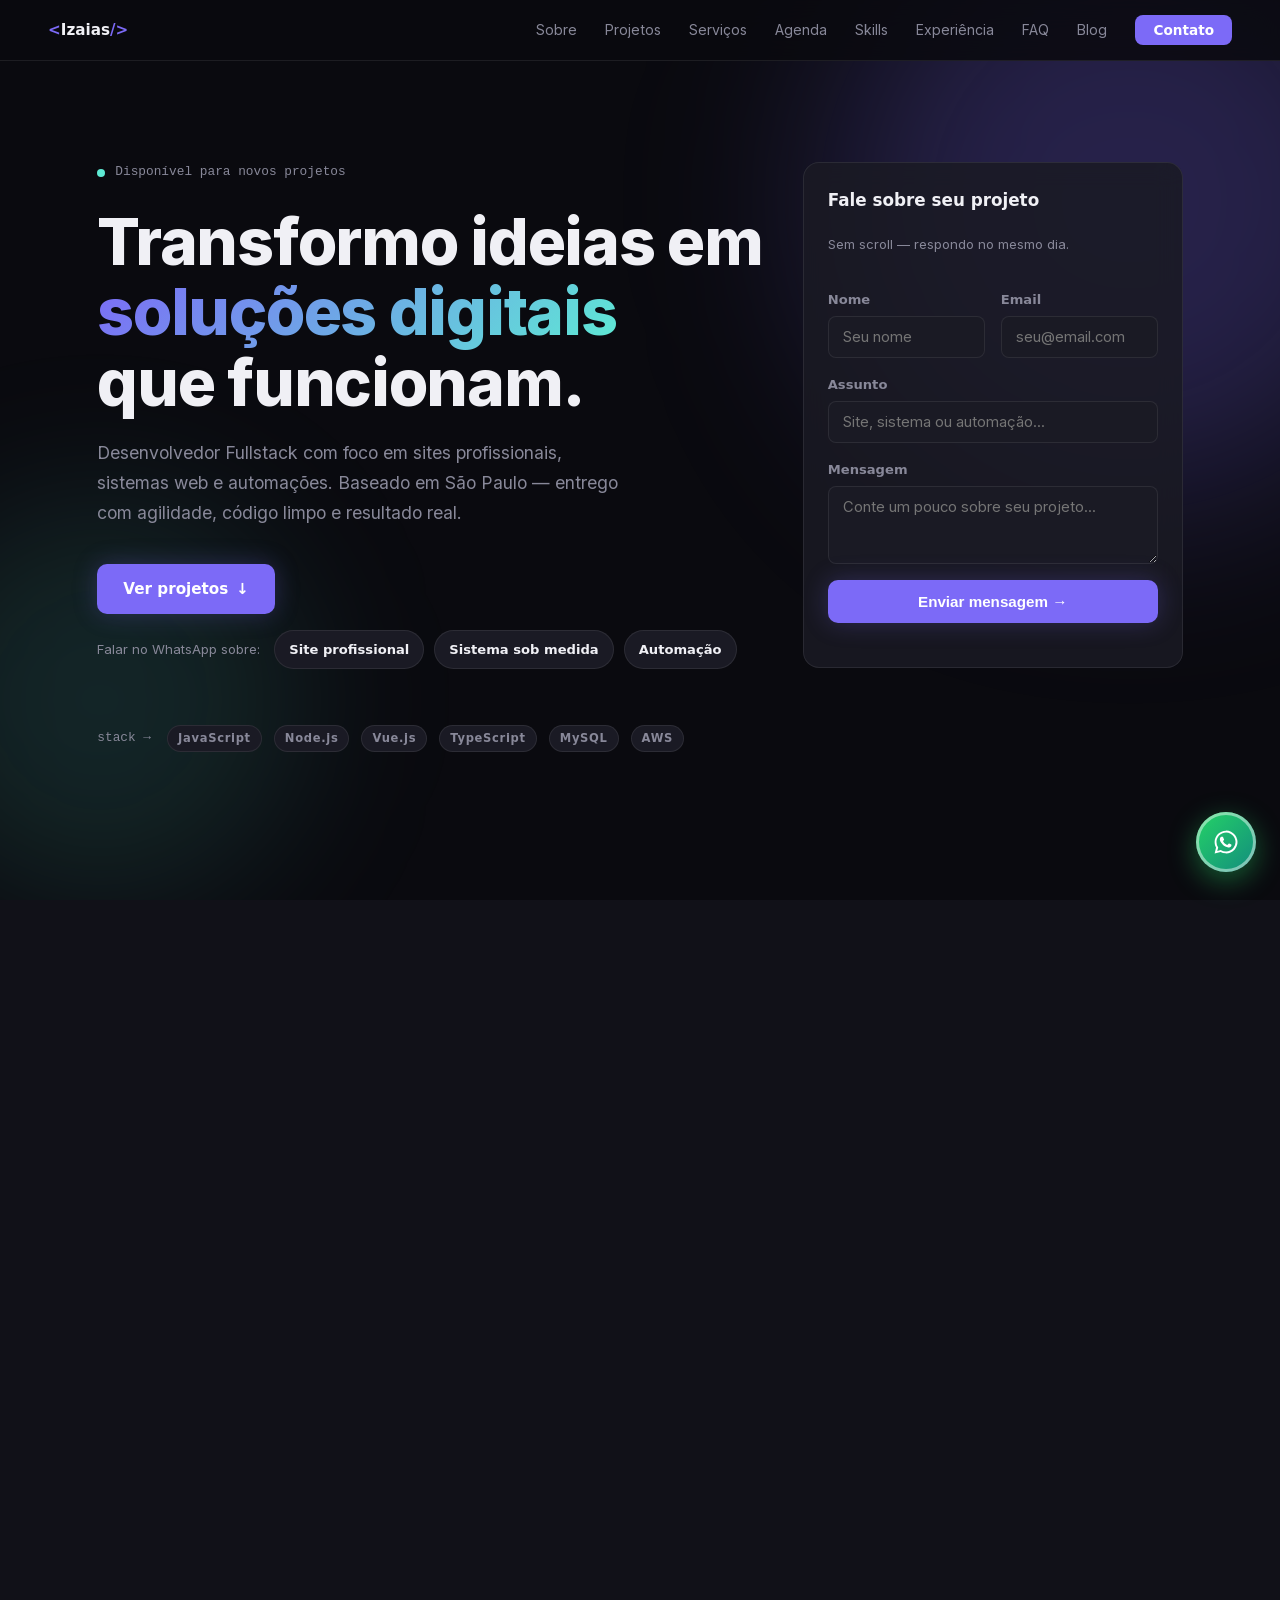
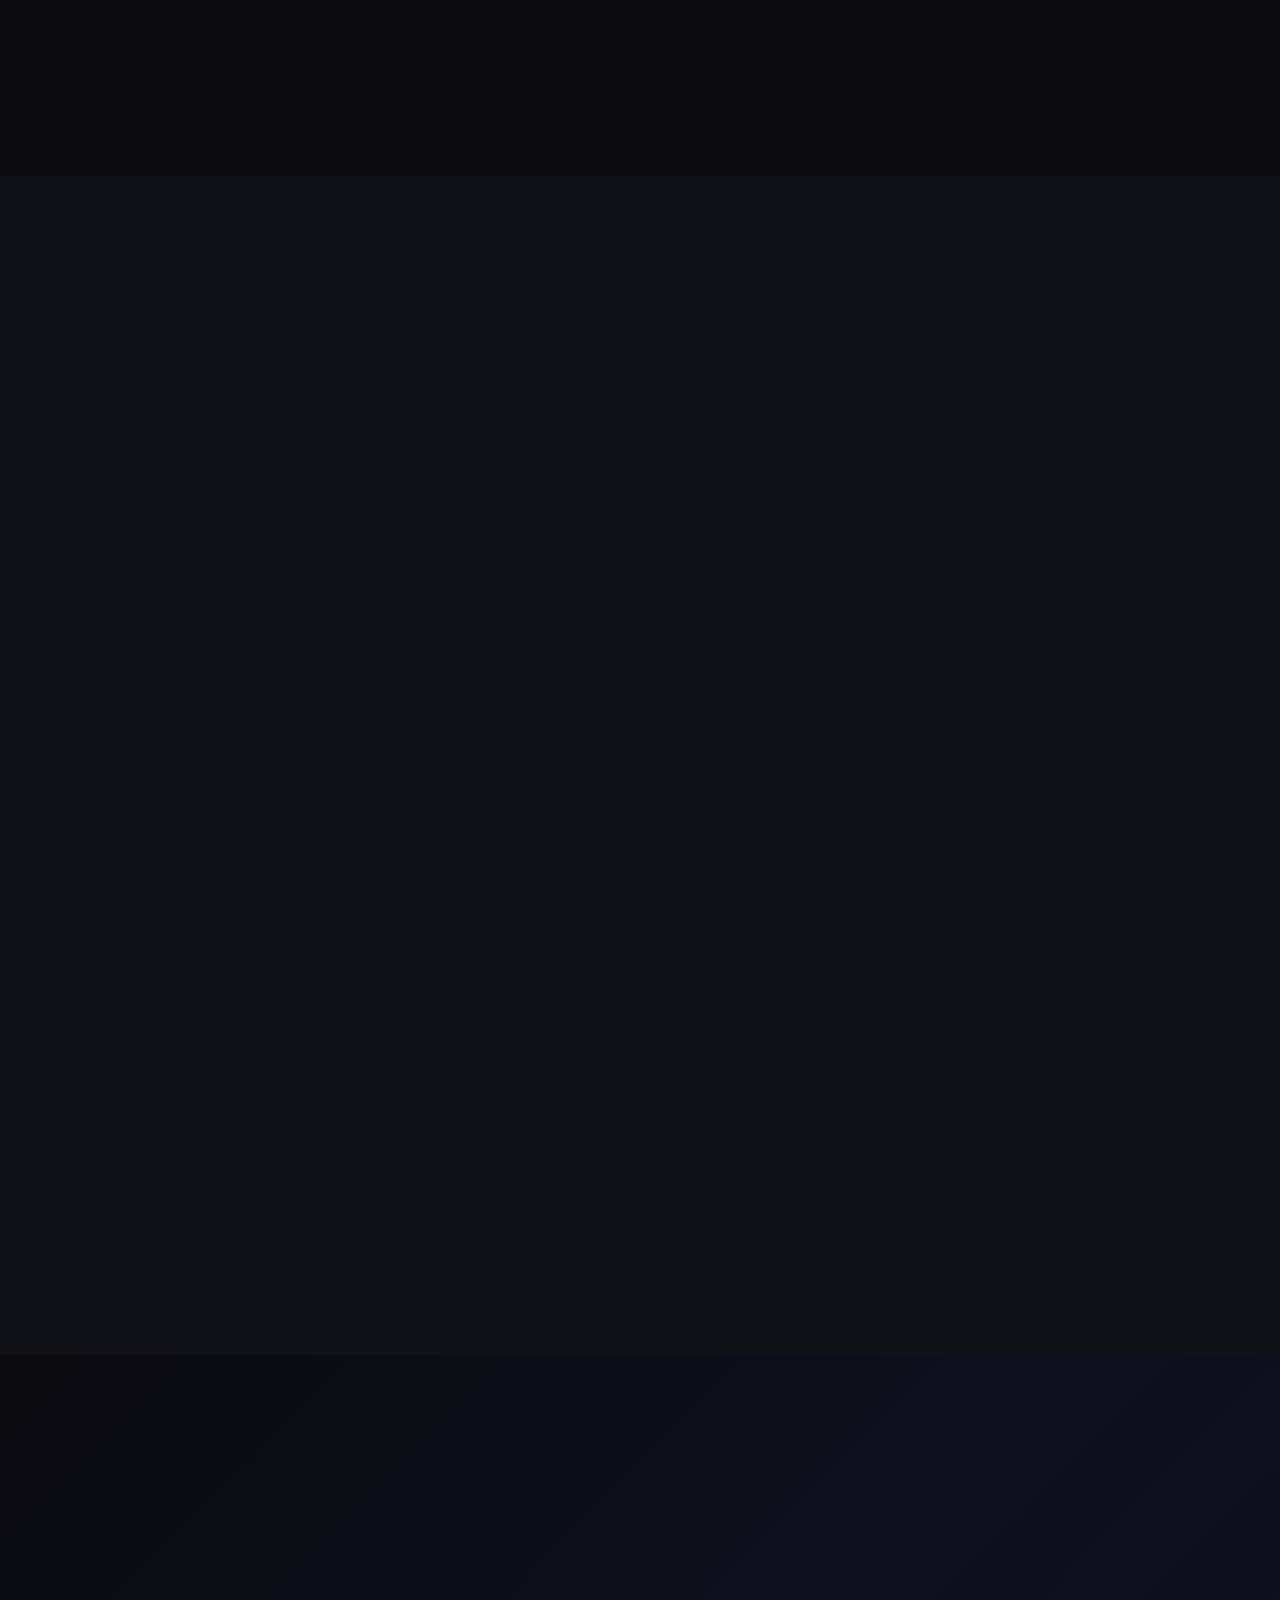
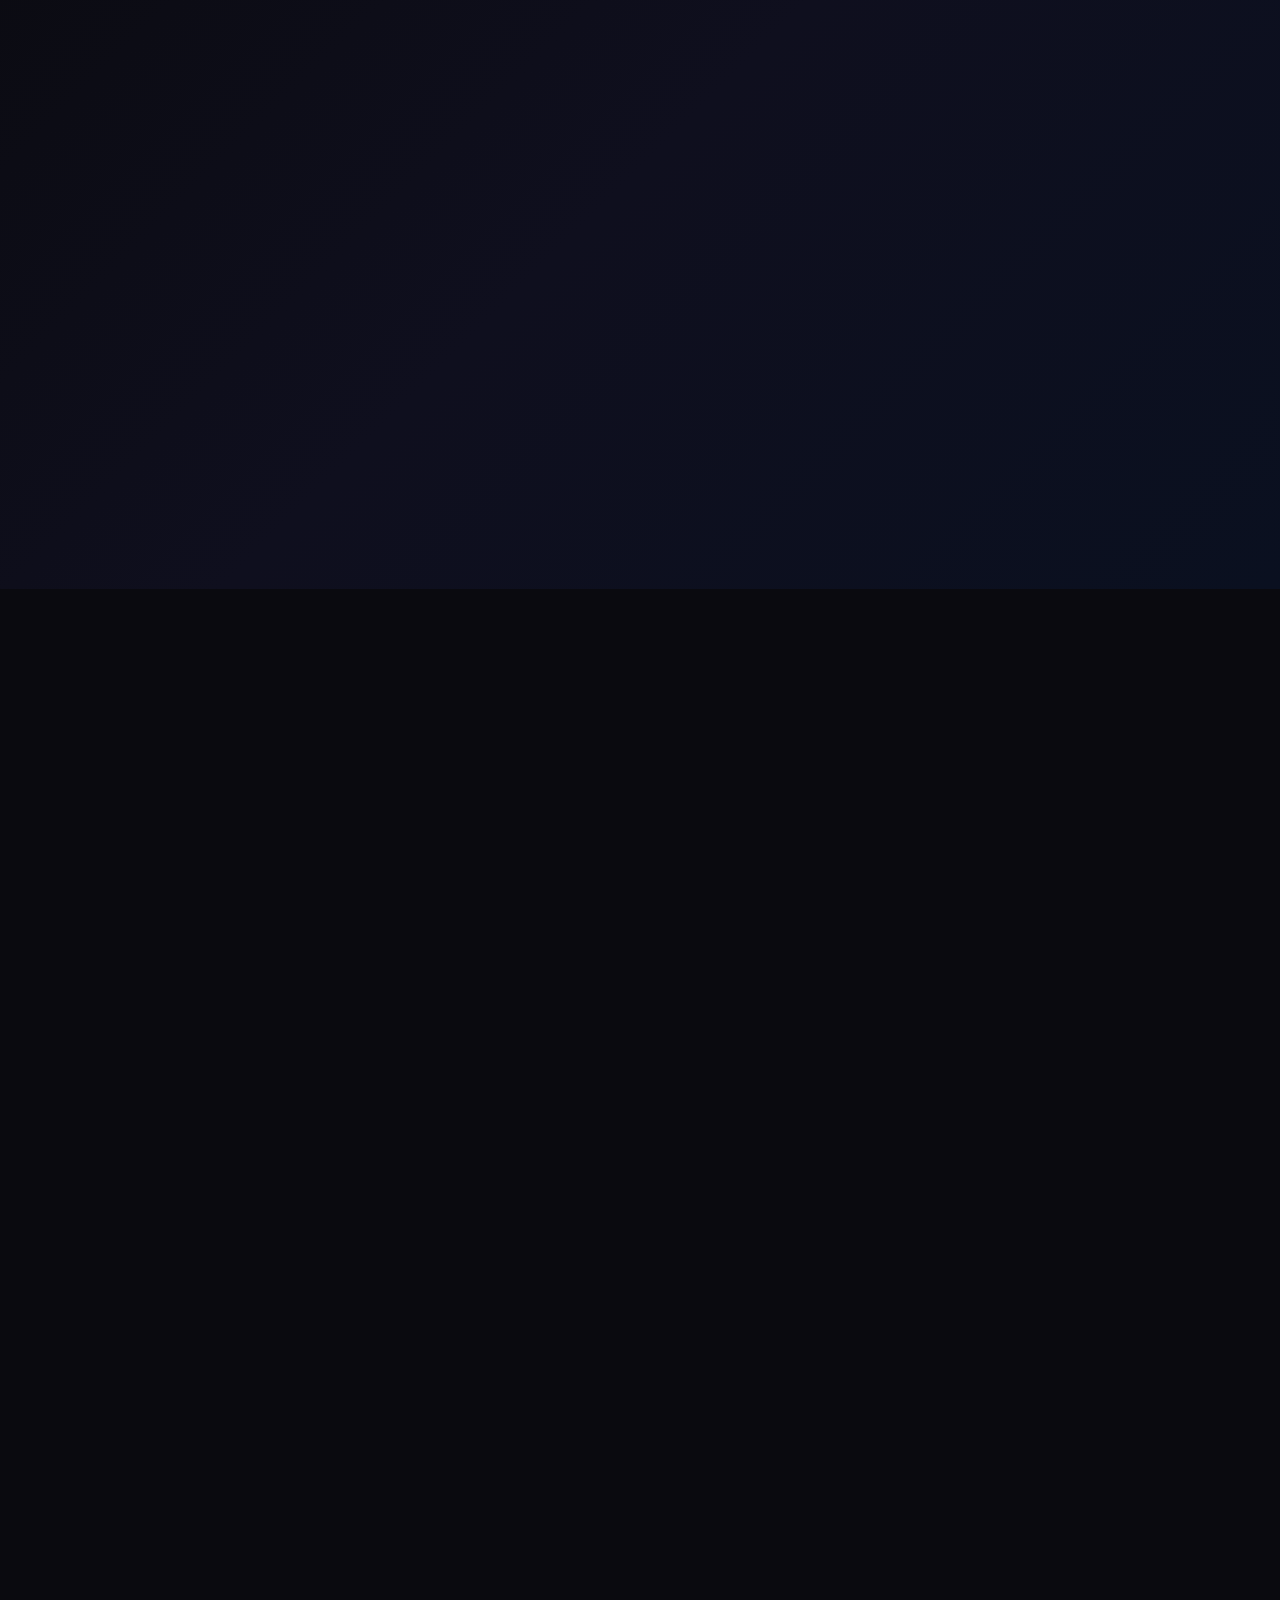
==== commit 7d7bcd99: "feat: update site metadata and optimize font loading - Changed site title and Open Graph properties " ====
--- a/index.html
+++ b/index.html
@@ -4,7 +4,7 @@
 <head>
   <meta charset="UTF-8" />
   <meta name="viewport" content="width=device-width, initial-scale=1.0" />
-  <title>Izaias Ramos — Desenvolvedor Fullstack | São Paulo</title>
+  <title>Izaias Bessa — Desenvolvedor Fullstack | São Paulo</title>
   <meta name="description"
     content="Desenvolvedor Fullstack especializado em sites, sistemas web e automações. São Paulo, SP." />
   <meta name="robots" content="index, follow" />
@@ -18,16 +18,16 @@
   <!-- Open Graph -->
   <meta property="og:locale" content="pt_BR" />
   <meta property="og:type" content="website" />
-  <meta property="og:title" content="Izaias Ramos — Desenvolvedor Fullstack" />
+  <meta property="og:title" content="Izaias Bessa — Desenvolvedor Fullstack" />
   <meta property="og:description"
     content="Desenvolvedor Fullstack especializado em sites, sistemas web e automações. São Paulo, SP." />
   <meta property="og:url" content="https://www.izaiasbessa.com.br/" />
-  <meta property="og:site_name" content="Izaias Ramos Dev" />
+  <meta property="og:site_name" content="Izaias Bessa Dev" />
   <meta property="og:image" content="https://github.com/izaiasramos.png" />
 
   <!-- Twitter Card -->
   <meta name="twitter:card" content="summary_large_image" />
-  <meta name="twitter:title" content="Izaias Ramos — Desenvolvedor Fullstack" />
+  <meta name="twitter:title" content="Izaias Bessa — Desenvolvedor Fullstack" />
   <meta name="twitter:description"
     content="Desenvolvedor Fullstack especializado em sites, sistemas web e automações. São Paulo, SP." />
   <meta name="twitter:image" content="https://github.com/izaiasramos.png" />
@@ -138,32 +138,32 @@
   }
   </script>
 
-  <!-- Fonts: non-blocking -->
-  <link rel="preconnect" href="https://fonts.googleapis.com" />
-  <link rel="preconnect" href="https://fonts.gstatic.com" crossorigin />
+  <!-- Fonts: Inter self-hosted (LCP) + Fira Code deferred -->
+  <link rel="preload" href="assets/fonts/inter-latin-800.woff2" as="font" type="font/woff2" crossorigin />
+  <link rel="preload" href="assets/fonts/inter-latin-400.woff2" as="font" type="font/woff2" crossorigin />
+  <link rel="stylesheet" href="assets/css/fonts-inter.css" />
+  <link rel="stylesheet" href="assets/css/fonts-inter-rest.css" media="print" onload="this.media='all'" />
+  <link rel="stylesheet" href="assets/css/fonts-fira.css" media="print" onload="this.media='all'" />
+  <noscript>
+    <link rel="stylesheet" href="assets/css/fonts-inter-rest.css" />
+    <link rel="stylesheet" href="assets/css/fonts-fira.css" />
+  </noscript>
   <link rel="dns-prefetch" href="https://www.googletagmanager.com" />
-  <link rel="preload" as="style"
-    href="https://fonts.googleapis.com/css2?family=Inter:wght@400;500;600;700;800&family=Fira+Code:wght@400;500&display=swap"
-    onload="this.onload=null;this.rel='stylesheet'" />
-  <noscript>
-    <link rel="stylesheet"
-      href="https://fonts.googleapis.com/css2?family=Inter:wght@400;500;600;700;800&family=Fira+Code:wght@400;500&display=swap" />
-  </noscript>
 
   <style>
     *,*::before,*::after{box-sizing:border-box;margin:0;padding:0}
     :root{--bg:#0a0a0f;--bg3:#1a1a24;--border:rgba(255,255,255,.08);--ink:#f0f0f5;--muted:#888899;--accent:#7c6af7;--accent2:#5eead4;--accent-glow:rgba(124,106,247,.25)}
     html{scroll-behavior:smooth}
-    body{background:var(--bg);color:var(--ink);font-family:Inter,system-ui,-apple-system,sans-serif;font-size:16px;line-height:1.6;overflow-x:hidden}
+    body{background:var(--bg);color:var(--ink);font-family:Inter,system-ui,-apple-system,BlinkMacSystemFont,'Segoe UI',sans-serif;font-size:16px;line-height:1.6;overflow-x:hidden}
     .container{max-width:1240px;margin:0 auto;padding:0 28px}
-    .mono{font-family:'Fira Code',monospace}
+    .mono{font-family:ui-monospace,'Cascadia Code','SF Mono',monospace}
     .tag{display:inline-block;font-size:.72rem;font-weight:600;letter-spacing:.06em;padding:3px 10px;border-radius:99px;border:1px solid var(--border);color:var(--muted);background:var(--bg3)}
     nav{position:fixed;top:0;left:0;right:0;z-index:100;background:rgba(10,10,15,.85);backdrop-filter:blur(14px);border-bottom:1px solid var(--border)}
     .nav-inner{display:flex;align-items:center;justify-content:space-between;height:60px}
     .nav-logo{font-weight:700;font-size:.95rem;color:var(--ink);text-decoration:none}
     .nav-logo span{color:var(--accent)}
     .nav-links{display:flex;gap:28px;list-style:none}
-    .nav-links a{color:var(--muted);text-decoration:none;font-size:.88rem;font-weight:500}
+    .nav-links a{color:var(--muted);text-decoration:none;font-size:.88rem;font-weight:600}
     .nav-cta{background:var(--accent);color:#fff!important;padding:7px 18px;border-radius:8px;font-size:.85rem!important;font-weight:600!important}
     .nav-hamburger{display:none;flex-direction:column;gap:5px;background:none;border:none;cursor:pointer;padding:8px}
     .nav-hamburger span{display:block;width:22px;height:2px;background:var(--ink);border-radius:2px}
@@ -180,9 +180,9 @@
     .hero-form-sub{font-size:.82rem;color:var(--muted);margin-bottom:18px}
     @media(max-width:960px){.hero-grid{grid-template-columns:1fr;gap:32px}.hero-form{margin-top:0}}
     .hero-eyebrow{display:flex;align-items:center;gap:10px;margin-bottom:24px}
-    .hero-eyebrow span{font-size:.8rem;color:var(--muted);font-family:'Fira Code',monospace}
+    .hero-eyebrow span{font-size:.8rem;color:var(--muted);font-family:ui-monospace,'Cascadia Code',monospace}
     .hero-dot{width:8px;height:8px;border-radius:50%;background:var(--accent2);flex-shrink:0}
-    .hero-title{font-size:clamp(2.4rem,6vw,4rem);font-weight:800;line-height:1.1;margin-bottom:20px;letter-spacing:-.02em}
+    .hero-title{font-size:clamp(2.4rem,6vw,4rem);font-weight:800;line-height:1.1;margin-bottom:20px;letter-spacing:-.02em;min-height:2.64em}
     .hero-title .highlight{background:linear-gradient(135deg,var(--accent),var(--accent2));-webkit-background-clip:text;-webkit-text-fill-color:transparent;background-clip:text}
     .hero-desc{font-size:1.1rem;color:var(--muted);max-width:540px;margin-bottom:36px;line-height:1.7}
     .hero-actions{display:flex;gap:14px;flex-wrap:wrap;margin-bottom:16px}
@@ -193,6 +193,13 @@
     .hero-stack-label{font-size:.75rem;color:var(--muted);margin-right:4px}
     .btn{display:inline-flex;align-items:center;gap:8px;padding:13px 26px;border-radius:10px;font-weight:600;font-size:.95rem;text-decoration:none;border:none;cursor:pointer}
     .btn-primary{background:var(--accent);color:#fff;box-shadow:0 0 24px var(--accent-glow)}
+    .contact-form{display:flex;flex-direction:column;gap:16px}
+    .form-row{display:grid;grid-template-columns:1fr 1fr;gap:16px}
+    .form-field{display:flex;flex-direction:column;gap:6px}
+    .form-field label{font-size:.82rem;font-weight:600;color:var(--muted)}
+    .form-field input,.form-field textarea{background:var(--bg3);border:1px solid var(--border);border-radius:8px;padding:11px 14px;color:var(--ink);font-size:.92rem;outline:none;width:100%;font-family:inherit}
+    .form-field textarea{min-height:72px;resize:vertical}
+    @media(max-width:480px){.form-row{grid-template-columns:1fr}}
   </style>
   <link rel="preload" href="assets/css/main.css" as="style" />
   <link rel="stylesheet" href="assets/css/main.css" media="print" onload="this.media='all'" />
--- a/assets/css/fonts-inter.css
+++ b/assets/css/fonts-inter.css
@@ -0,0 +1,17 @@
+/* Inter — latin subset, LCP weights (400 + 800) */
+@font-face {
+  font-family: 'Inter';
+  font-style: normal;
+  font-weight: 400;
+  font-display: swap;
+  src: url('../fonts/inter-latin-400.woff2') format('woff2');
+  unicode-range: U+0000-00FF, U+0131, U+0152-0153, U+02BB-02BC, U+02C6, U+02DA, U+02DC, U+0304, U+0308, U+0329, U+2000-206F, U+20AC, U+2122, U+2191, U+2193, U+2212, U+2215, U+FEFF, U+FFFD;
+}
+@font-face {
+  font-family: 'Inter';
+  font-style: normal;
+  font-weight: 800;
+  font-display: swap;
+  src: url('../fonts/inter-latin-800.woff2') format('woff2');
+  unicode-range: U+0000-00FF, U+0131, U+0152-0153, U+02BB-02BC, U+02C6, U+02DA, U+02DC, U+0304, U+0308, U+0329, U+2000-206F, U+20AC, U+2122, U+2191, U+2193, U+2212, U+2215, U+FEFF, U+FFFD;
+}
--- a/assets/css/fonts-inter-rest.css
+++ b/assets/css/fonts-inter-rest.css
@@ -0,0 +1,17 @@
+/* Inter — weights below the fold (deferred) */
+@font-face {
+  font-family: 'Inter';
+  font-style: normal;
+  font-weight: 600;
+  font-display: optional;
+  src: url('../fonts/inter-latin-600.woff2') format('woff2');
+  unicode-range: U+0000-00FF, U+0131, U+0152-0153, U+02BB-02BC, U+02C6, U+02DA, U+02DC, U+0304, U+0308, U+0329, U+2000-206F, U+20AC, U+2122, U+2191, U+2193, U+2212, U+2215, U+FEFF, U+FFFD;
+}
+@font-face {
+  font-family: 'Inter';
+  font-style: normal;
+  font-weight: 700;
+  font-display: optional;
+  src: url('../fonts/inter-latin-700.woff2') format('woff2');
+  unicode-range: U+0000-00FF, U+0131, U+0152-0153, U+02BB-02BC, U+02C6, U+02DA, U+02DC, U+0304, U+0308, U+0329, U+2000-206F, U+20AC, U+2122, U+2191, U+2193, U+2212, U+2215, U+FEFF, U+FFFD;
+}
--- a/assets/css/fonts-fira.css
+++ b/assets/css/fonts-fira.css
@@ -0,0 +1,9 @@
+/* Fira Code — latin subset, deferred (not on LCP path) */
+@font-face {
+  font-family: 'Fira Code';
+  font-style: normal;
+  font-weight: 400;
+  font-display: optional;
+  src: url('../fonts/fira-code-latin-400.woff2') format('woff2');
+  unicode-range: U+0000-00FF, U+0131, U+0152-0153, U+02BB-02BC, U+02C6, U+02DA, U+02DC, U+0304, U+0308, U+0329, U+2000-206F, U+20AC, U+2122, U+2191, U+2193, U+2212, U+2215, U+FEFF, U+FFFD;
+}
--- a/assets/css/fonts-inter-rest.css
+++ b/assets/css/fonts-inter-rest.css
@@ -0,0 +1,17 @@
+/* Inter — weights below the fold (deferred) */
+@font-face {
+  font-family: 'Inter';
+  font-style: normal;
+  font-weight: 600;
+  font-display: optional;
+  src: url('../fonts/inter-latin-600.woff2') format('woff2');
+  unicode-range: U+0000-00FF, U+0131, U+0152-0153, U+02BB-02BC, U+02C6, U+02DA, U+02DC, U+0304, U+0308, U+0329, U+2000-206F, U+20AC, U+2122, U+2191, U+2193, U+2212, U+2215, U+FEFF, U+FFFD;
+}
+@font-face {
+  font-family: 'Inter';
+  font-style: normal;
+  font-weight: 700;
+  font-display: optional;
+  src: url('../fonts/inter-latin-700.woff2') format('woff2');
+  unicode-range: U+0000-00FF, U+0131, U+0152-0153, U+02BB-02BC, U+02C6, U+02DA, U+02DC, U+0304, U+0308, U+0329, U+2000-206F, U+20AC, U+2122, U+2191, U+2193, U+2212, U+2215, U+FEFF, U+FFFD;
+}
--- a/assets/css/fonts-fira.css
+++ b/assets/css/fonts-fira.css
@@ -0,0 +1,9 @@
+/* Fira Code — latin subset, deferred (not on LCP path) */
+@font-face {
+  font-family: 'Fira Code';
+  font-style: normal;
+  font-weight: 400;
+  font-display: optional;
+  src: url('../fonts/fira-code-latin-400.woff2') format('woff2');
+  unicode-range: U+0000-00FF, U+0131, U+0152-0153, U+02BB-02BC, U+02C6, U+02DA, U+02DC, U+0304, U+0308, U+0329, U+2000-206F, U+20AC, U+2122, U+2191, U+2193, U+2212, U+2215, U+FEFF, U+FFFD;
+}
--- a/assets/css/main.css
+++ b/assets/css/main.css
@@ -26,7 +26,7 @@
 
 /* ── UTILS ── */
 .container { max-width: 1240px; margin: 0 auto; padding: 0 28px; }
-.mono { font-family: 'Fira Code', monospace; }
+.mono { font-family: 'Fira Code', ui-monospace, 'Cascadia Code', 'SF Mono', monospace; }
 .tag {
   display: inline-block;
   font-size: .72rem;
--- a/assets/css/main.css
+++ b/assets/css/main.css
@@ -26,7 +26,7 @@
 
 /* ── UTILS ── */
 .container { max-width: 1240px; margin: 0 auto; padding: 0 28px; }
-.mono { font-family: 'Fira Code', monospace; }
+.mono { font-family: 'Fira Code', ui-monospace, 'Cascadia Code', 'SF Mono', monospace; }
 .tag {
   display: inline-block;
   font-size: .72rem;
--- a/assets/css/main.css
+++ b/assets/css/main.css
@@ -26,7 +26,7 @@
 
 /* ── UTILS ── */
 .container { max-width: 1240px; margin: 0 auto; padding: 0 28px; }
-.mono { font-family: 'Fira Code', monospace; }
+.mono { font-family: 'Fira Code', ui-monospace, 'Cascadia Code', 'SF Mono', monospace; }
 .tag {
   display: inline-block;
   font-size: .72rem;
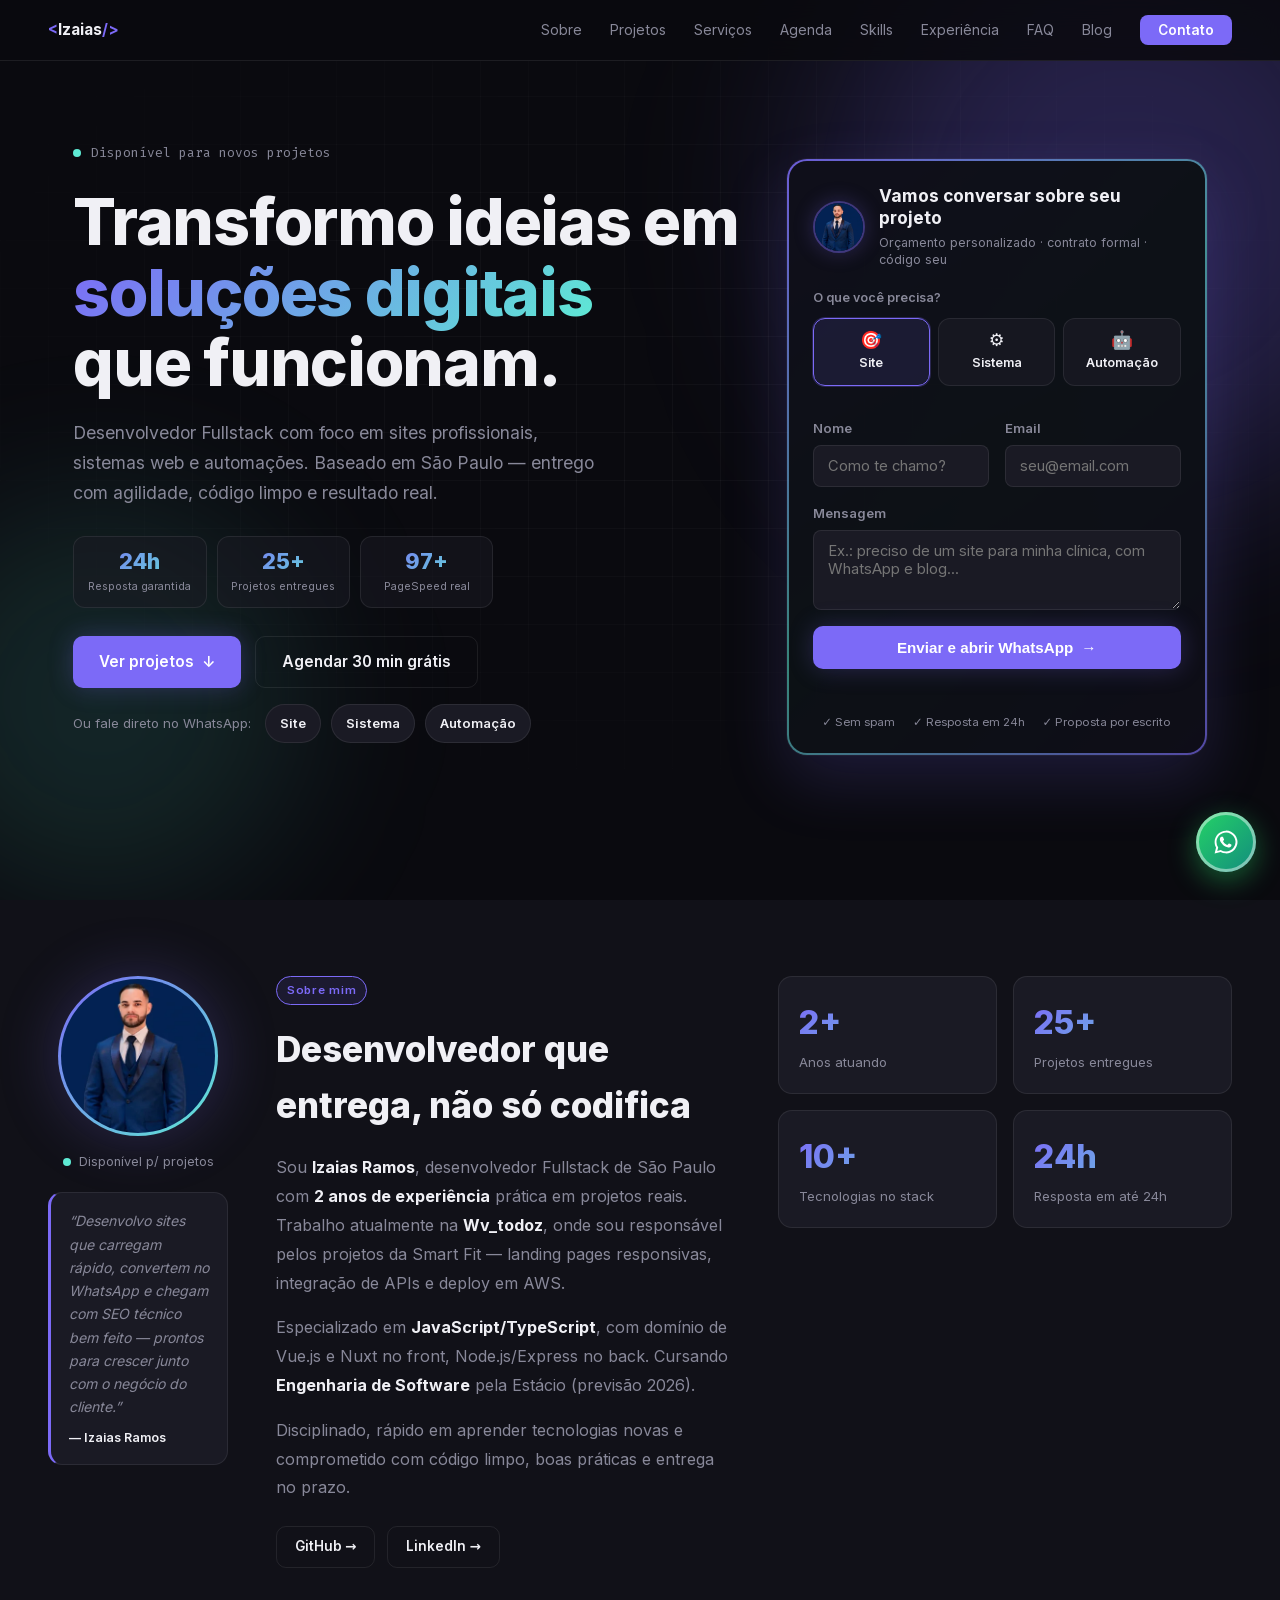
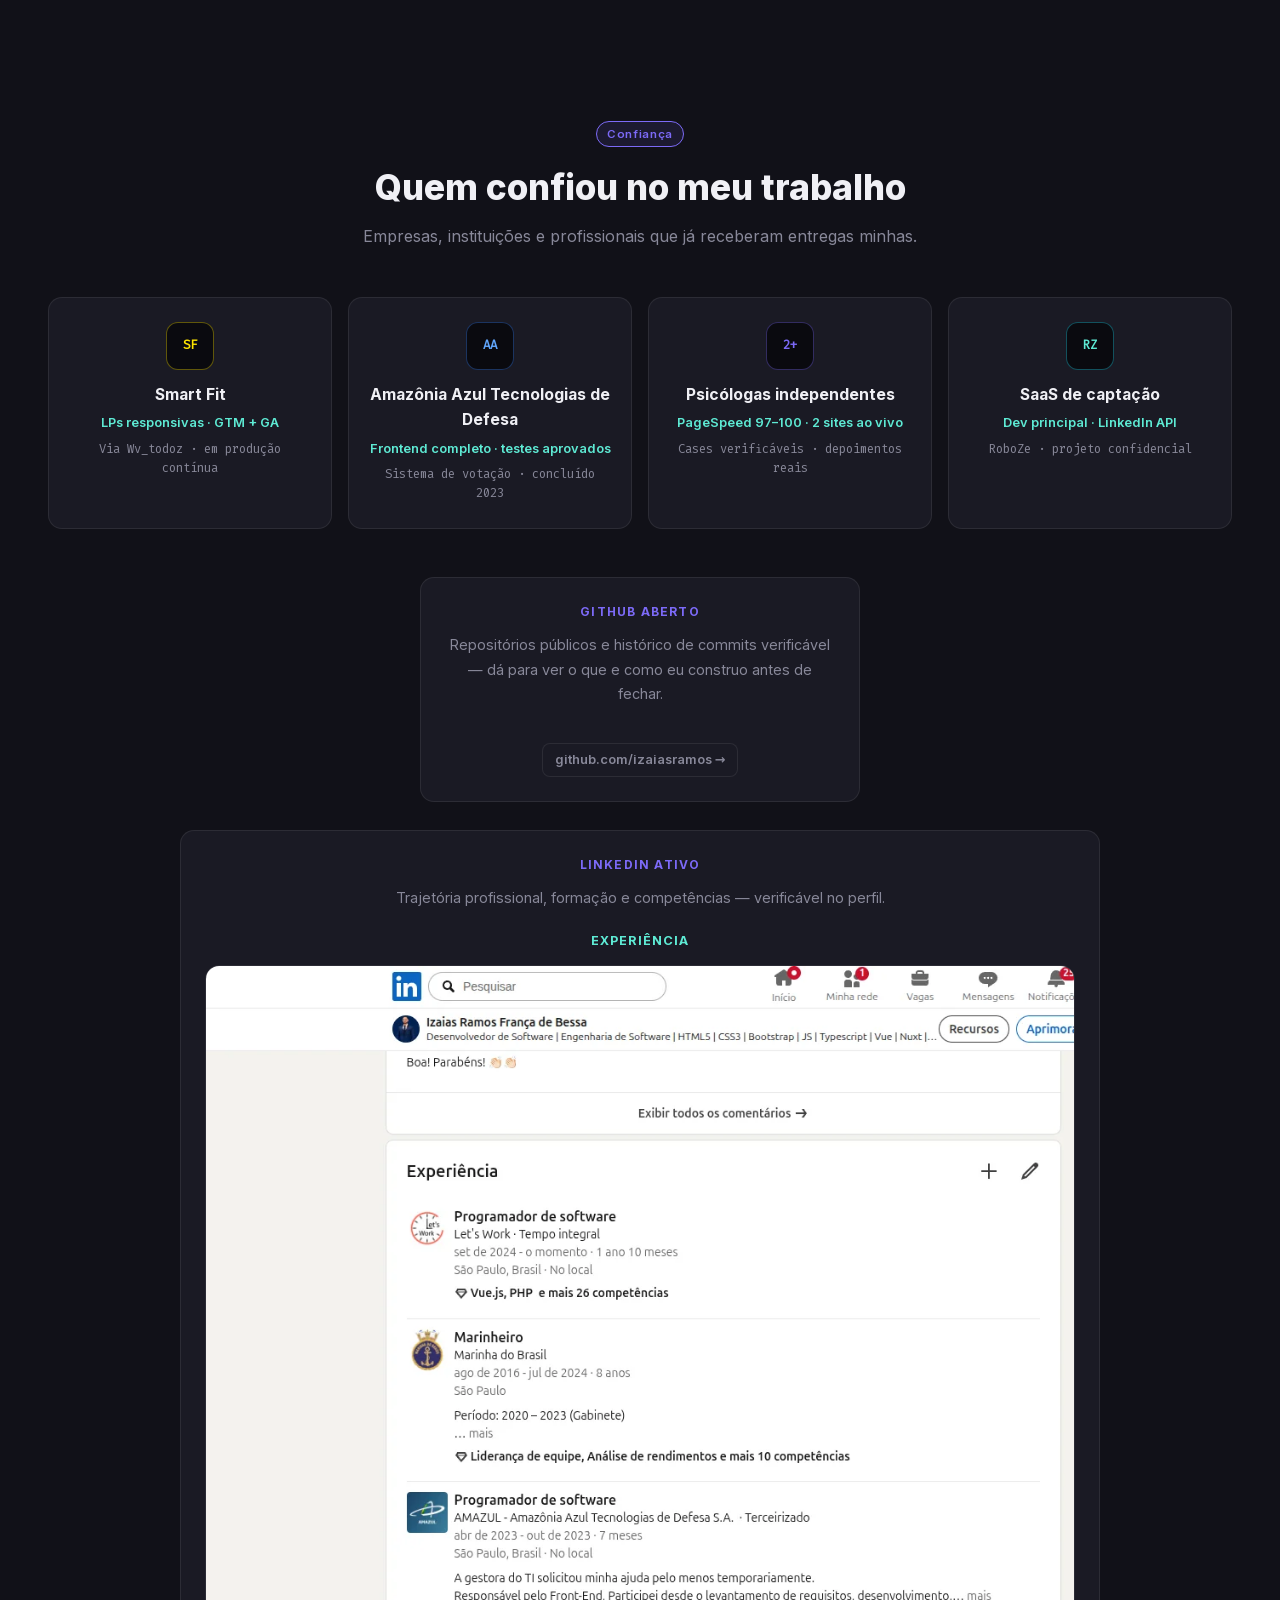
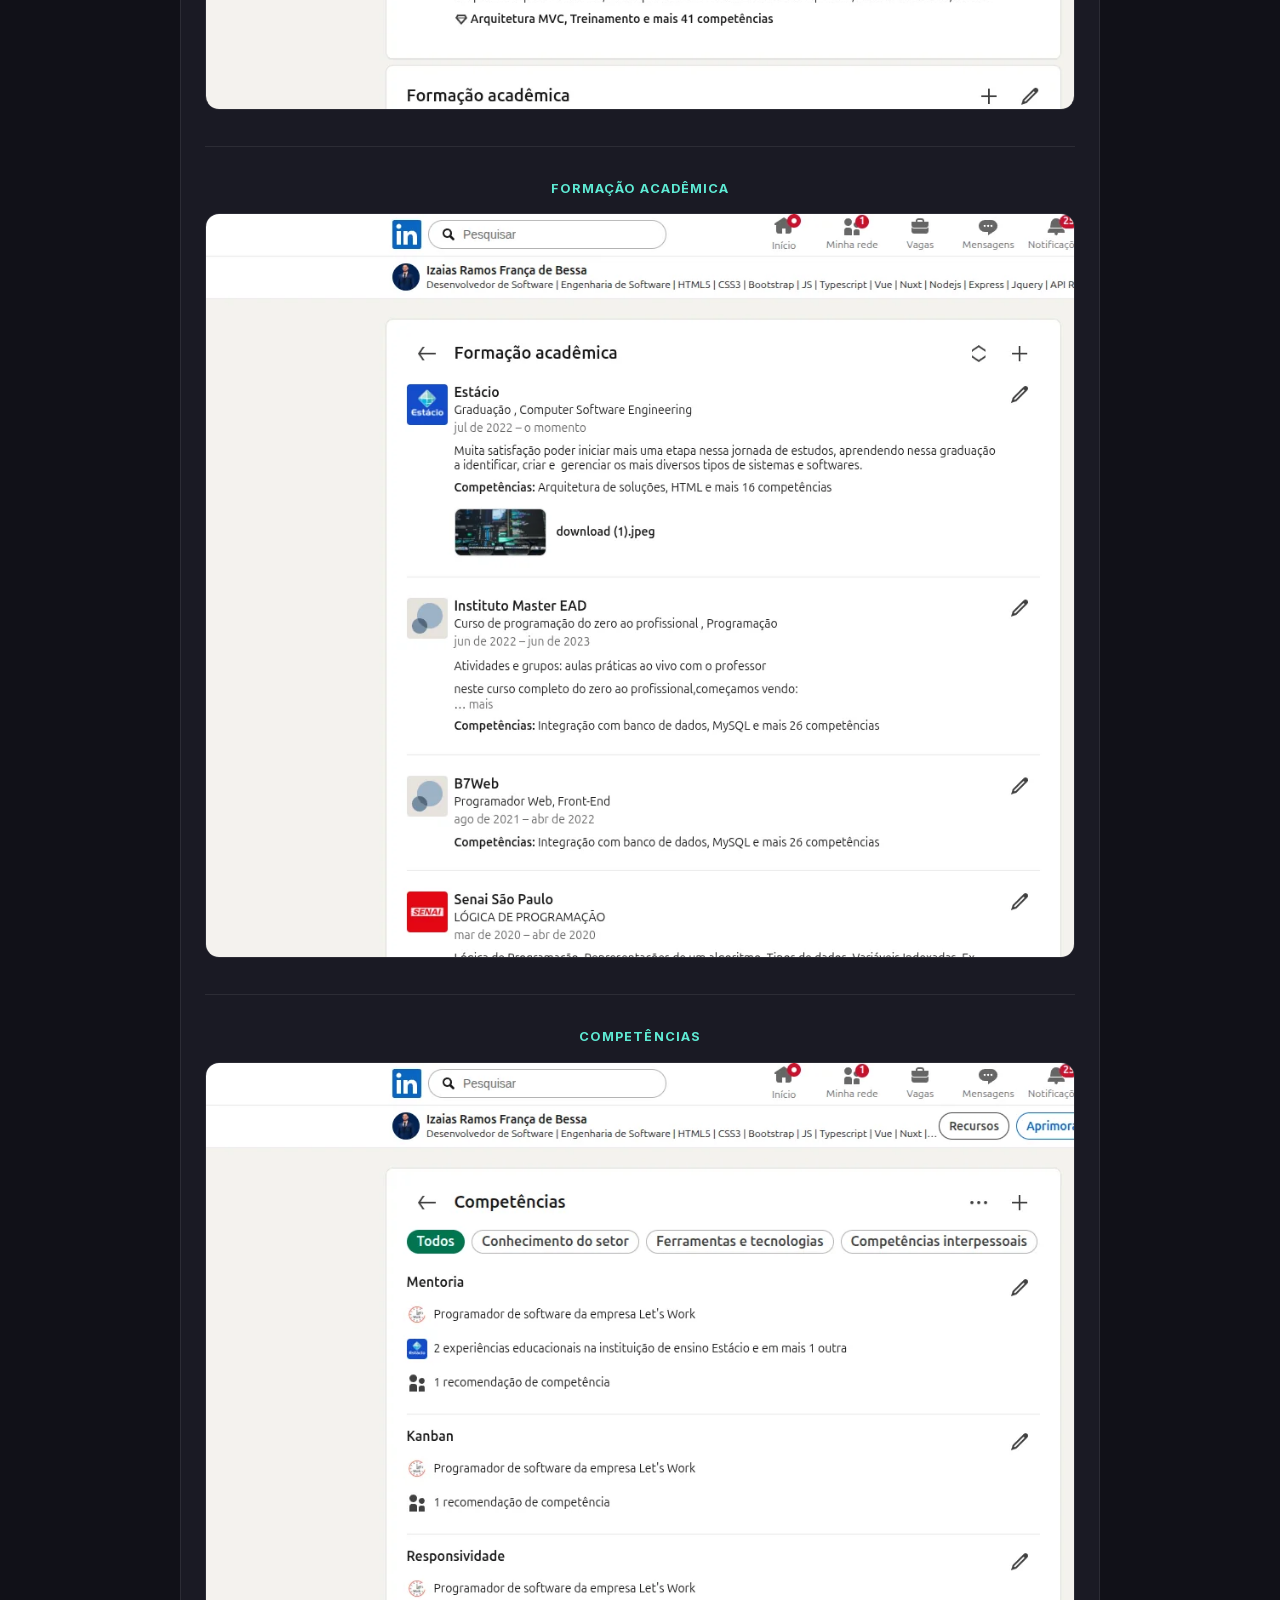
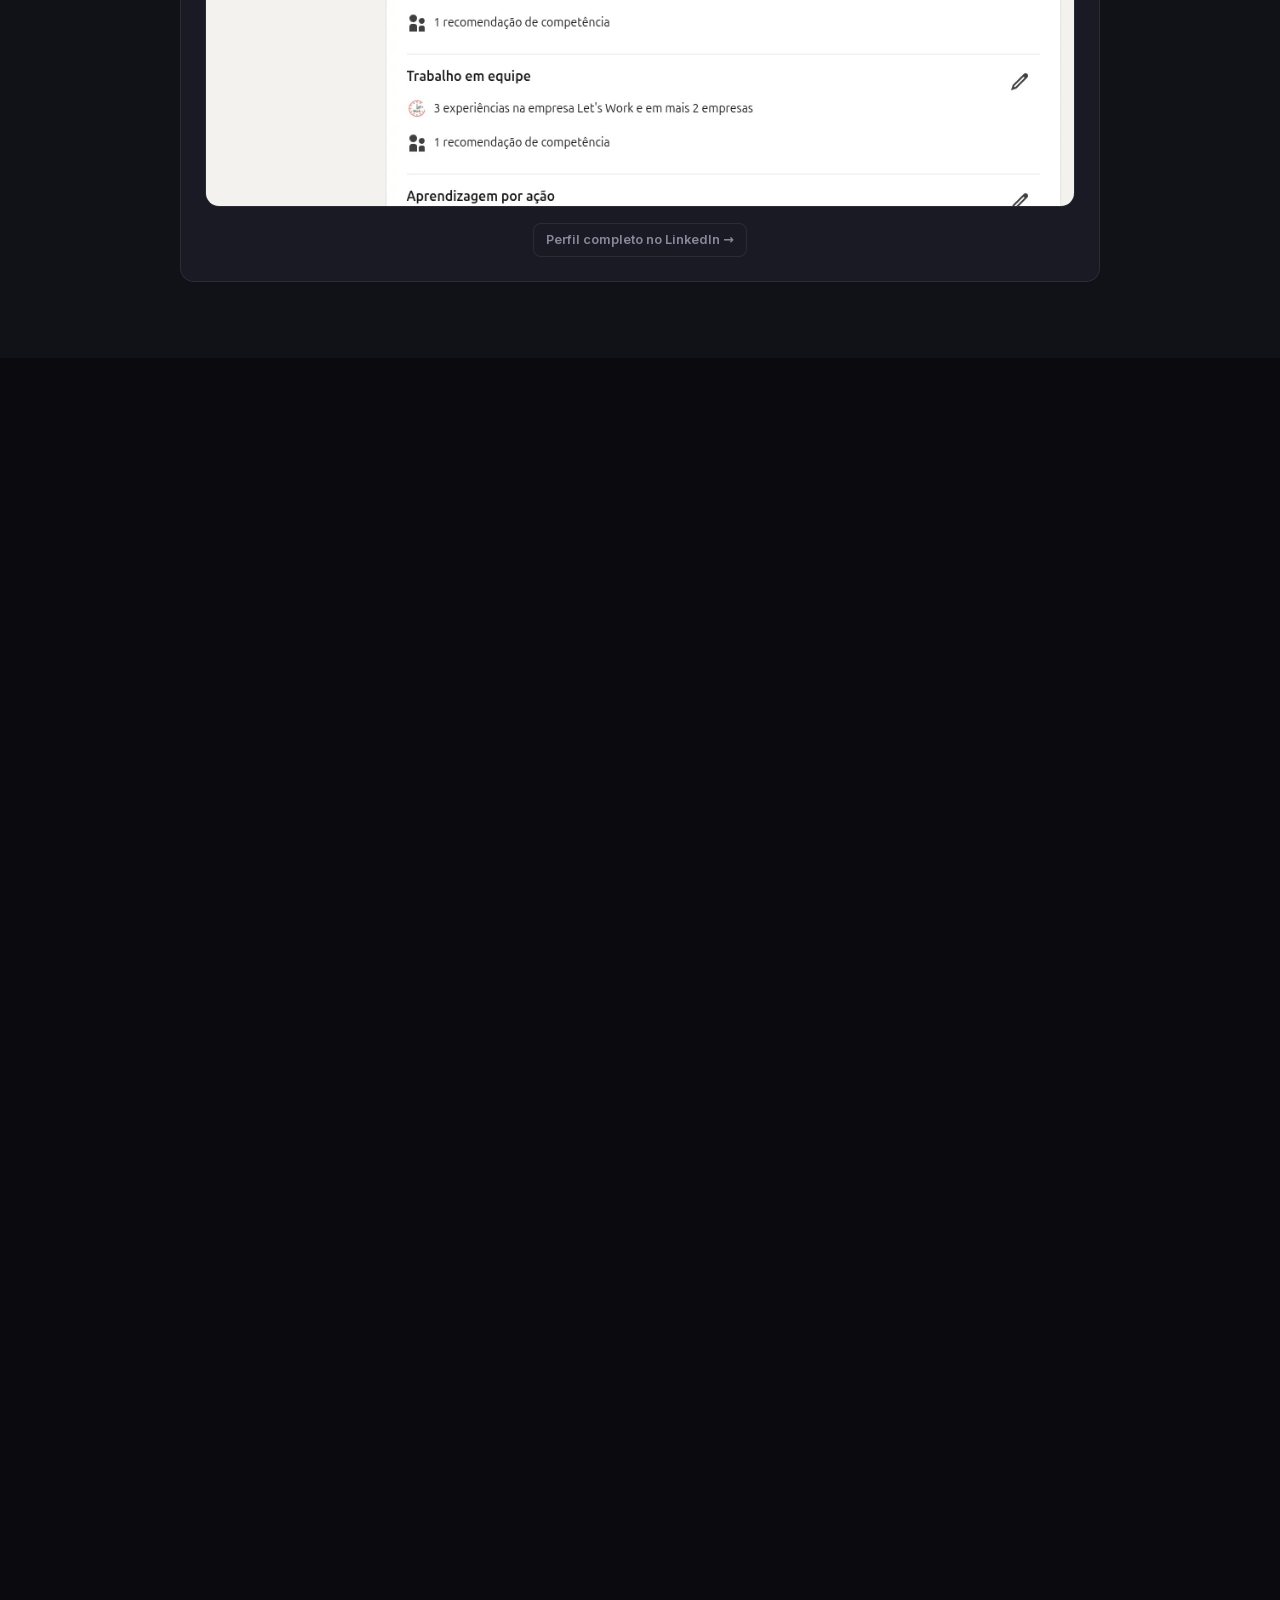
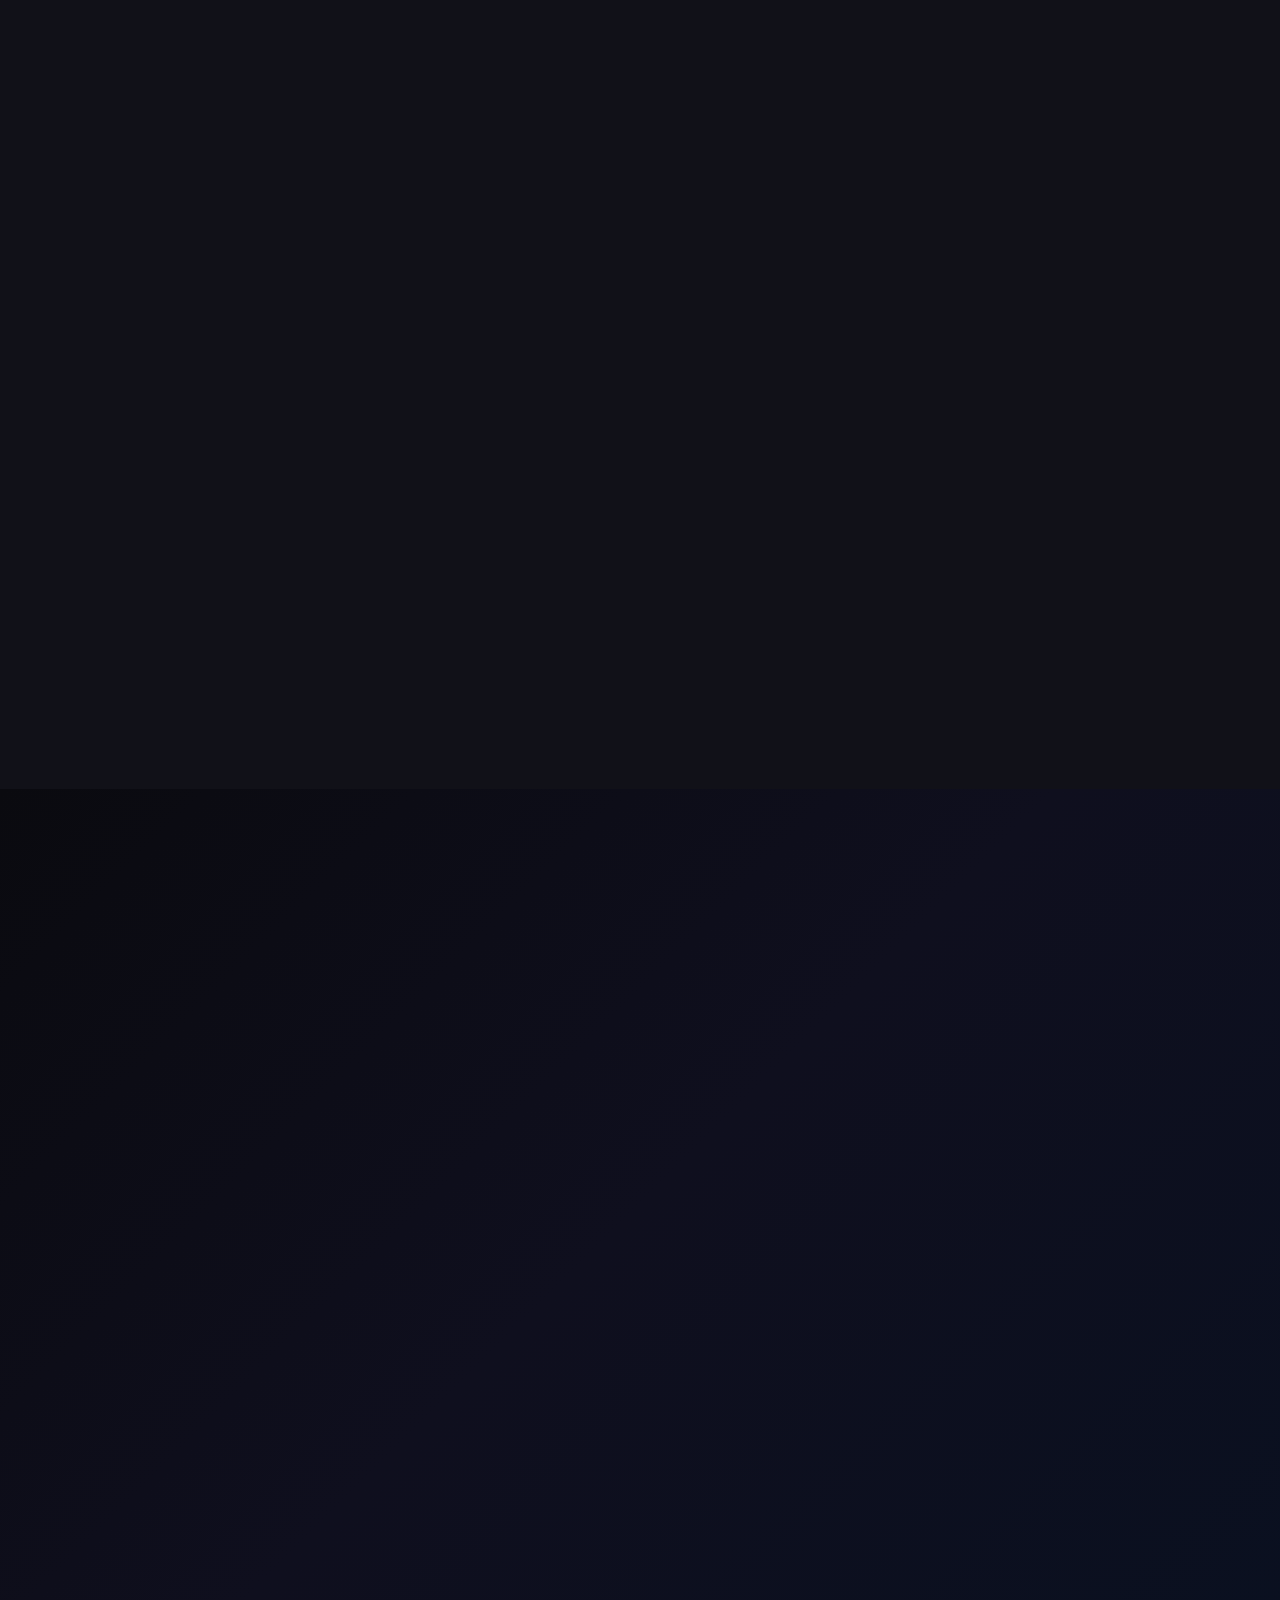
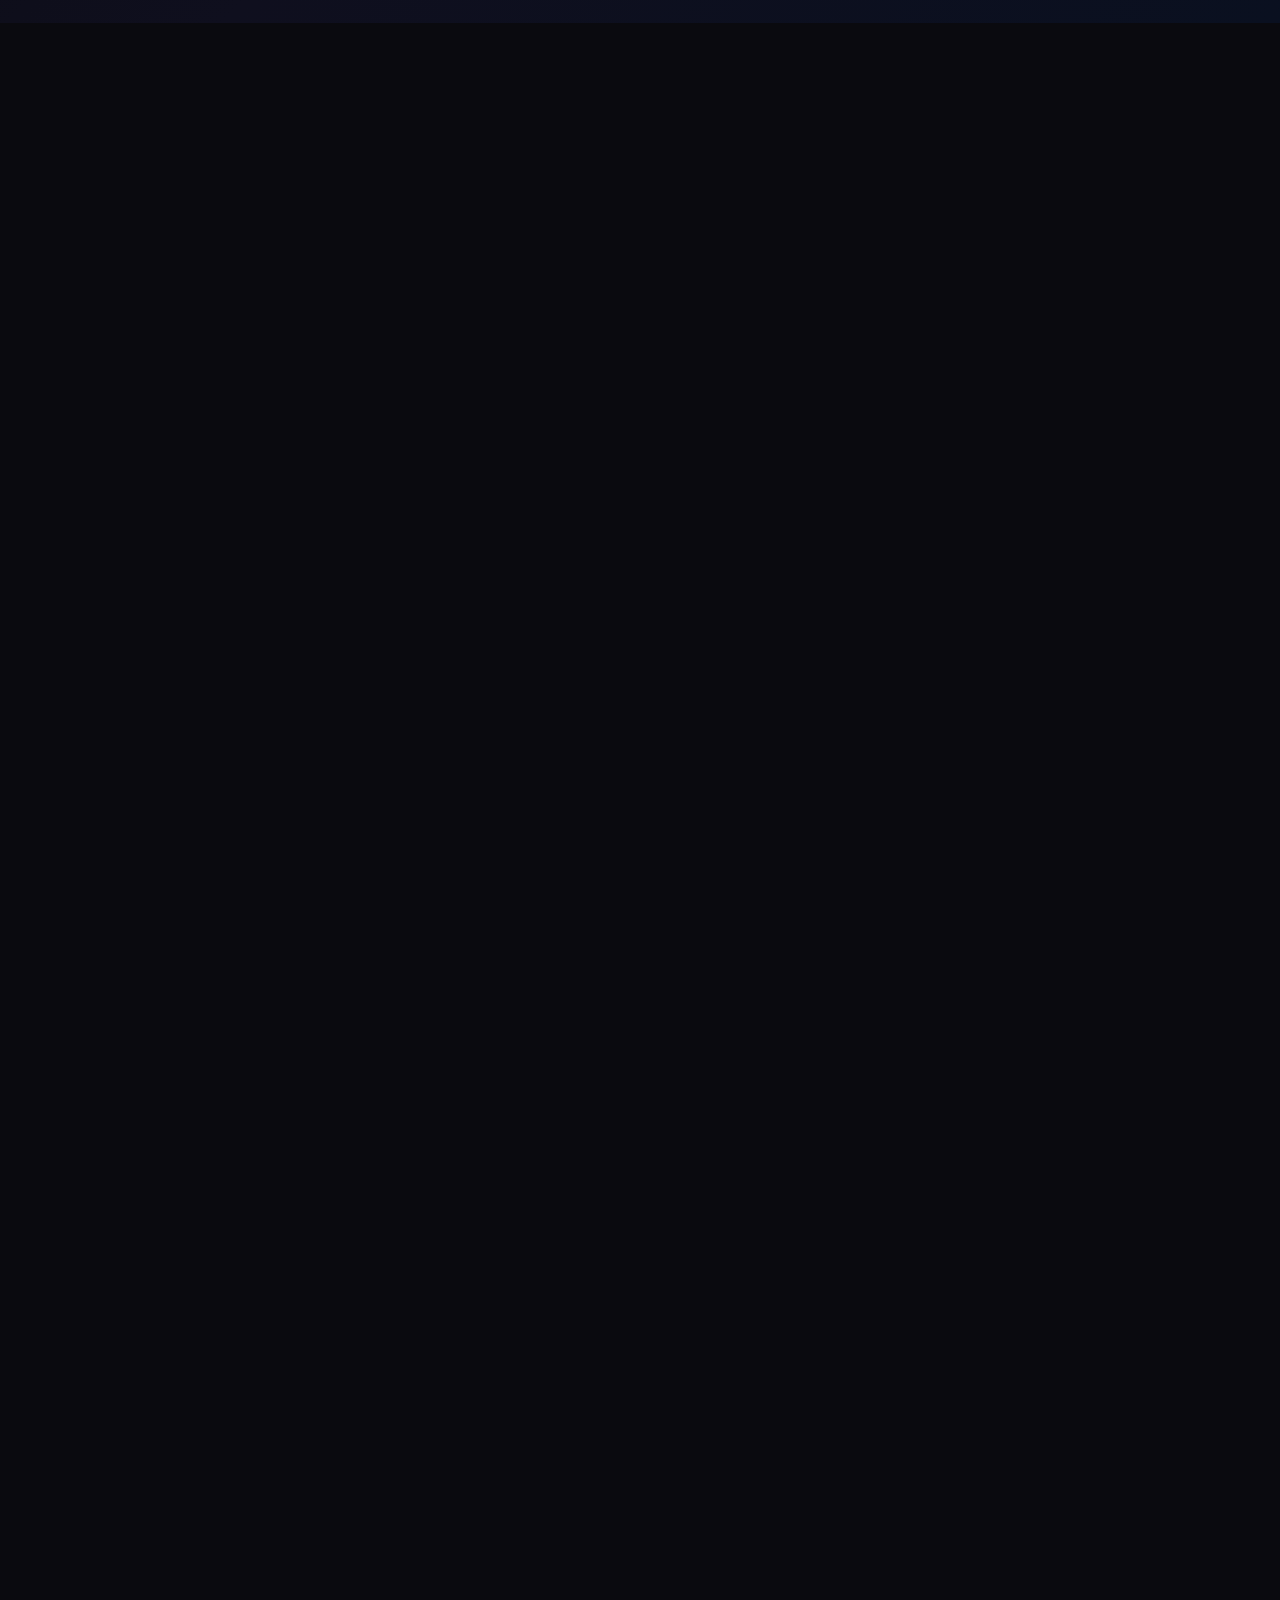
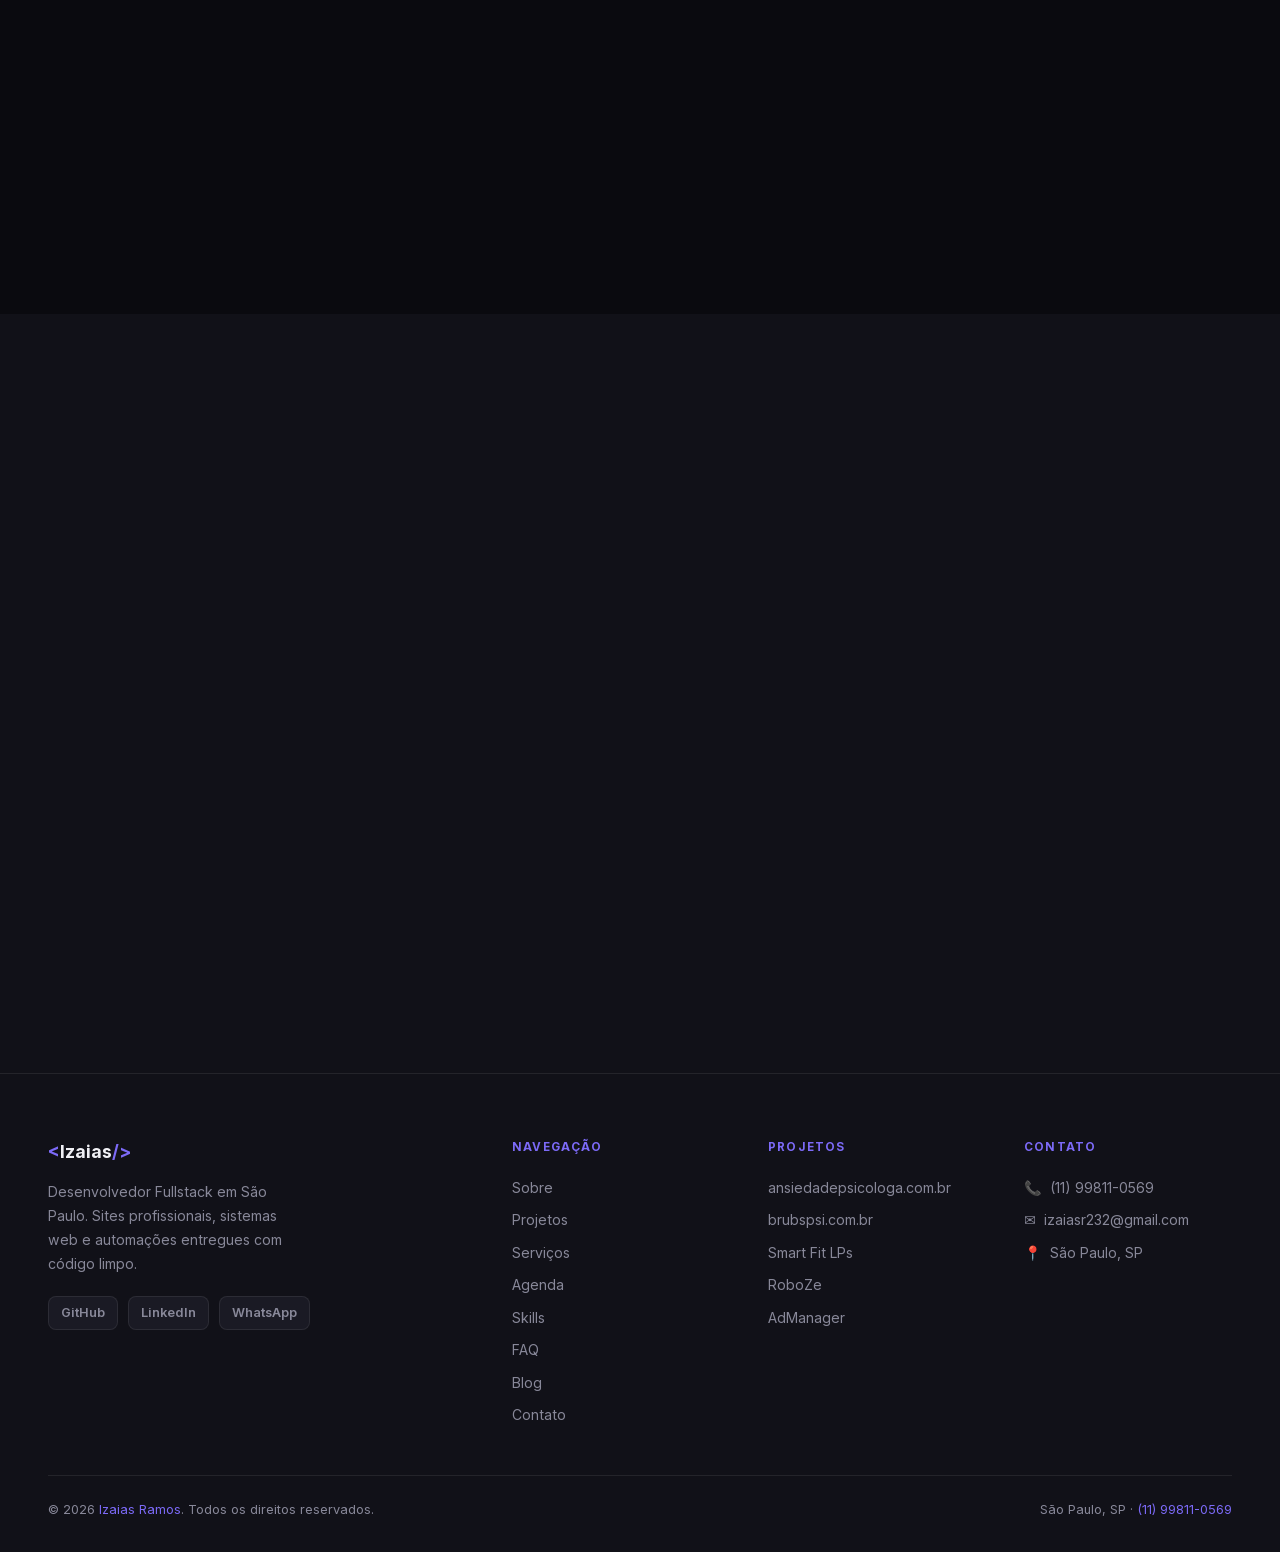
==== commit 893a791c: "feat: enhance hero section with new proof bar and mobile responsiveness - Introduced a new proof bar" ====
--- a/index.html
+++ b/index.html
@@ -174,32 +174,52 @@
     .hero-glow{width:600px;height:600px;background:var(--accent-glow);top:-100px;right:-150px}
     .hero-glow2{width:400px;height:400px;background:rgba(94,234,212,.12);filter:blur(80px);bottom:0;left:-100px}
     .hero-content{margin-top:30px;position:relative;z-index:1}
-    .hero-grid{display:grid;grid-template-columns:minmax(0,1fr) minmax(300px,380px);gap:40px;align-items:start;position:relative;z-index:1}
-    .hero-form{margin-top:30px;background:rgba(26,26,36,.85);border:1px solid var(--border);border-radius:16px;padding:24px}
-    .hero-form-title{font-size:1.05rem;font-weight:700;margin-bottom:4px}
-    .hero-form-sub{font-size:.82rem;color:var(--muted);margin-bottom:18px}
-    @media(max-width:960px){.hero-grid{grid-template-columns:1fr;gap:32px}.hero-form{margin-top:0}}
-    .hero-eyebrow{display:flex;align-items:center;gap:10px;margin-bottom:24px}
-    .hero-eyebrow span{font-size:.8rem;color:var(--muted);font-family:ui-monospace,'Cascadia Code',monospace}
-    .hero-dot{width:8px;height:8px;border-radius:50%;background:var(--accent2);flex-shrink:0}
-    .hero-title{font-size:clamp(2.4rem,6vw,4rem);font-weight:800;line-height:1.1;margin-bottom:20px;letter-spacing:-.02em;min-height:2.64em}
-    .hero-title .highlight{background:linear-gradient(135deg,var(--accent),var(--accent2));-webkit-background-clip:text;-webkit-text-fill-color:transparent;background-clip:text}
-    .hero-desc{font-size:1.1rem;color:var(--muted);max-width:540px;margin-bottom:36px;line-height:1.7}
+    .hero-grid{display:grid;grid-template-columns:minmax(0,1fr) minmax(340px,420px);gap:48px;align-items:center;position:relative;z-index:1}
+    .hero-proof{display:grid;grid-template-columns:repeat(3,1fr);gap:10px;margin-bottom:28px;max-width:420px}
+    .hero-proof-item{padding:14px 10px;background:rgba(26,26,36,.55);border:1px solid var(--border);border-radius:12px;text-align:center}
+    .hero-proof-num{font-size:1.35rem;font-weight:800;line-height:1;background:linear-gradient(135deg,var(--accent),var(--accent2));-webkit-background-clip:text;-webkit-text-fill-color:transparent;background-clip:text}
+    .hero-proof-label{font-size:.68rem;color:var(--muted);margin-top:6px;line-height:1.3}
     .hero-actions{display:flex;gap:14px;flex-wrap:wrap;margin-bottom:16px}
-    .hero-wa-intents{display:flex;flex-wrap:wrap;align-items:center;gap:10px;margin-bottom:28px}
+    .hero-wa-intents--desktop{display:flex;flex-wrap:wrap;align-items:center;gap:10px;margin-bottom:28px}
     .hero-wa-label{font-size:.82rem;color:var(--muted);margin-right:4px}
-    .wa-intent-pill{display:inline-flex;align-items:center;padding:8px 14px;border-radius:999px;border:1px solid var(--border);background:var(--bg3);color:var(--ink);font-size:.82rem;font-weight:600;text-decoration:none}
-    .hero-stack{margin-top:56px;display:flex;flex-wrap:wrap;align-items:center;gap:8px}
-    .hero-stack-label{font-size:.75rem;color:var(--muted);margin-right:4px}
+    .wa-intent-pill{display:inline-flex;align-items:center;justify-content:center;padding:8px 14px;border-radius:999px;border:1px solid var(--border);background:var(--bg3);color:var(--ink);font-size:.82rem;font-weight:600;text-decoration:none}
+    .hero-mobile-cta{display:none;width:100%}
+    .hero-mobile-intents{display:grid;grid-template-columns:repeat(3,1fr);gap:8px;width:100%}
+    .hero-mobile-intent{display:flex;align-items:center;justify-content:center;padding:11px 8px;border-radius:10px;border:1px solid var(--border);background:var(--bg3);color:var(--ink);font-size:.8rem;font-weight:600;text-decoration:none;text-align:center}
+    .hero-mobile-row{display:grid;grid-template-columns:1fr 1fr;gap:10px;width:100%}
+    .hero-conversion{position:relative;padding:2px;border-radius:20px;background:linear-gradient(135deg,rgba(124,106,247,.85),rgba(94,234,212,.55))}
+    .hero-conversion::before{content:'';position:absolute;inset:2px;border-radius:18px;background:rgba(10,10,15,.94);z-index:0}
+    .hero-conversion-head{display:flex;align-items:center;gap:14px;padding:24px 24px 0;position:relative;z-index:1}
+    .hero-form{padding:20px 24px 24px;position:relative;z-index:1}
+    .hero-intent-options{display:grid;grid-template-columns:repeat(3,1fr);gap:8px}
     .btn{display:inline-flex;align-items:center;gap:8px;padding:13px 26px;border-radius:10px;font-weight:600;font-size:.95rem;text-decoration:none;border:none;cursor:pointer}
     .btn-primary{background:var(--accent);color:#fff;box-shadow:0 0 24px var(--accent-glow)}
+    .btn-ghost{border:1px solid var(--border);background:transparent;color:var(--ink)}
+    .btn-wa-hero{width:100%;justify-content:center;padding:16px 24px;font-size:1rem;background:linear-gradient(135deg,#25D366,#128C7E);color:#fff;box-shadow:0 8px 32px rgba(37,211,102,.28)}
     .contact-form{display:flex;flex-direction:column;gap:16px}
     .form-row{display:grid;grid-template-columns:1fr 1fr;gap:16px}
     .form-field{display:flex;flex-direction:column;gap:6px}
     .form-field label{font-size:.82rem;font-weight:600;color:var(--muted)}
     .form-field input,.form-field textarea{background:var(--bg3);border:1px solid var(--border);border-radius:8px;padding:11px 14px;color:var(--ink);font-size:.92rem;outline:none;width:100%;font-family:inherit}
     .form-field textarea{min-height:72px;resize:vertical}
+    @media(max-width:960px){
+      .hero-grid{grid-template-columns:1fr;gap:28px;align-items:start}
+      .hero-content{margin-top:16px}
+      .hero-proof{max-width:none}
+      .hero-proof-num{font-size:1.2rem}
+      .hero-actions,.hero-wa-intents--desktop{display:none!important}
+      .hero-mobile-cta{display:flex;flex-direction:column;align-items:stretch;gap:12px;margin-top:4px}
+      .hero-mobile-cta .btn{width:100%;justify-content:center}
+      #hero{min-height:auto;padding-bottom:48px}
+    }
+    @media(min-width:961px){.hero-conversion-details>summary{display:none}}
     @media(max-width:480px){.form-row{grid-template-columns:1fr}}
+    .hero-eyebrow{display:flex;align-items:center;gap:10px;margin-bottom:24px}
+    .hero-eyebrow span{font-size:.8rem;color:var(--muted);font-family:ui-monospace,'Cascadia Code',monospace}
+    .hero-dot{width:8px;height:8px;border-radius:50%;background:var(--accent2);flex-shrink:0}
+    .hero-title{font-size:clamp(2.4rem,6vw,4rem);font-weight:800;line-height:1.1;margin-bottom:20px;letter-spacing:-.02em;min-height:2.64em}
+    .hero-title .highlight{background:linear-gradient(135deg,var(--accent),var(--accent2));-webkit-background-clip:text;-webkit-text-fill-color:transparent;background-clip:text}
+    .hero-desc{font-size:1.1rem;color:var(--muted);max-width:540px;margin-bottom:28px;line-height:1.7}
   </style>
   <link rel="preload" href="assets/css/main.css" as="style" />
   <link rel="stylesheet" href="assets/css/main.css" media="print" onload="this.media='all'" />
@@ -253,6 +273,7 @@
   <section id="hero">
     <div class="hero-glow"></div>
     <div class="hero-glow2"></div>
+    <div class="hero-grid-bg" aria-hidden="true"></div>
     <div class="container">
       <div class="hero-grid">
         <div class="hero-content">
@@ -269,63 +290,155 @@
             Desenvolvedor Fullstack com foco em sites profissionais, sistemas web e automações.
             Baseado em São Paulo — entrego com agilidade, código limpo e resultado real.
           </p>
+
+          <div class="hero-proof">
+            <div class="hero-proof-item">
+              <div class="hero-proof-num">24h</div>
+              <div class="hero-proof-label">Resposta garantida</div>
+            </div>
+            <div class="hero-proof-item">
+              <div class="hero-proof-num">25+</div>
+              <div class="hero-proof-label">Projetos entregues</div>
+            </div>
+            <div class="hero-proof-item">
+              <div class="hero-proof-num">97+</div>
+              <div class="hero-proof-label">PageSpeed real</div>
+            </div>
+          </div>
+
           <div class="hero-actions">
             <a href="#projects" class="btn btn-primary" data-section="hero" data-button="Ver Projetos">
               <span>Ver projetos</span>
               <span>↓</span>
             </a>
-          </div>
-          <div class="hero-wa-intents">
-            <span class="hero-wa-label">Falar no WhatsApp sobre:</span>
+            <a href="#agenda" class="btn btn-ghost hero-btn-secondary" data-section="hero" data-button="Agendar Conversa">
+              Agendar 30 min grátis
+            </a>
+          </div>
+
+          <div class="hero-wa-intents hero-wa-intents--desktop">
+            <span class="hero-wa-label">Ou fale direto no WhatsApp:</span>
             <a href="https://wa.me/5511998110569" target="_blank" rel="noopener" class="wa-intent-pill"
-              data-wa-intent="site" data-section="hero" data-button="WhatsApp Site">Site profissional</a>
+              data-wa-intent="site" data-section="hero" data-button="WhatsApp Site">Site</a>
             <a href="https://wa.me/5511998110569" target="_blank" rel="noopener" class="wa-intent-pill"
-              data-wa-intent="sistema" data-section="hero" data-button="WhatsApp Sistema">Sistema sob medida</a>
+              data-wa-intent="sistema" data-section="hero" data-button="WhatsApp Sistema">Sistema</a>
             <a href="https://wa.me/5511998110569" target="_blank" rel="noopener" class="wa-intent-pill"
               data-wa-intent="automacao" data-section="hero" data-button="WhatsApp Automacao">Automação</a>
           </div>
-          <div class="hero-stack">
-            <span class="hero-stack-label mono">stack →</span>
-            <span class="tag">JavaScript</span>
-            <span class="tag">Node.js</span>
-            <span class="tag">Vue.js</span>
-            <span class="tag">TypeScript</span>
-            <span class="tag">MySQL</span>
-            <span class="tag">AWS</span>
-          </div>
-        </div>
-
-        <form class="contact-form hero-form" id="heroContactForm" data-section="hero" aria-label="Formulário de contato rápido">
-          <p class="hero-form-title">Fale sobre seu projeto</p>
-          <p class="hero-form-sub">Sem scroll — respondo no mesmo dia.</p>
-          <div class="form-row">
-            <div class="form-field">
-              <label for="heroFname">Nome</label>
-              <input type="text" id="heroFname" name="name" placeholder="Seu nome" required autocomplete="name" />
-            </div>
-            <div class="form-field">
-              <label for="heroFemail">Email</label>
-              <input type="email" id="heroFemail" name="email" placeholder="seu@email.com" required autocomplete="email" />
-            </div>
-          </div>
-          <div class="form-field">
-            <label for="heroFsubject">Assunto</label>
-            <input type="text" id="heroFsubject" name="subject" placeholder="Site, sistema ou automação..." />
-          </div>
-          <div class="form-field">
-            <label for="heroFmsg">Mensagem</label>
-            <textarea id="heroFmsg" name="message" rows="3" placeholder="Conte um pouco sobre seu projeto..." required></textarea>
-          </div>
-          <input type="text" name="website" class="form-honeypot" tabindex="-1" autocomplete="off" aria-hidden="true" />
-          <button type="submit" class="btn btn-primary" style="width:100%;justify-content:center" data-section="hero"
-            data-button="Enviar Formulario Hero">
-            Enviar mensagem →
-          </button>
-          <p class="form-status" aria-live="polite"></p>
-        </form>
+
+          <div class="hero-mobile-cta">
+            <a href="https://wa.me/5511998110569" target="_blank" rel="noopener" class="btn btn-wa-hero"
+              data-wa-intent="geral" data-section="hero" data-button="WhatsApp Hero Mobile">
+              <span class="btn-wa-icon" aria-hidden="true">💬</span>
+              <span>Falar no WhatsApp agora</span>
+            </a>
+            <div class="hero-mobile-intents" role="group" aria-label="WhatsApp por tipo de projeto">
+              <a href="https://wa.me/5511998110569" target="_blank" rel="noopener" class="hero-mobile-intent"
+                data-wa-intent="site" data-section="hero" data-button="WhatsApp Mobile Site">Site</a>
+              <a href="https://wa.me/5511998110569" target="_blank" rel="noopener" class="hero-mobile-intent"
+                data-wa-intent="sistema" data-section="hero" data-button="WhatsApp Mobile Sistema">Sistema</a>
+              <a href="https://wa.me/5511998110569" target="_blank" rel="noopener" class="hero-mobile-intent"
+                data-wa-intent="automacao" data-section="hero" data-button="WhatsApp Mobile Automacao">Automação</a>
+            </div>
+            <div class="hero-mobile-row">
+              <a href="#projects" class="btn btn-ghost" data-section="hero"
+                data-button="Ver Projetos Mobile">Ver projetos</a>
+              <a href="#agenda" class="btn btn-ghost" data-section="hero"
+                data-button="Agendar Mobile">Agendar grátis</a>
+            </div>
+          </div>
+        </div>
+
+        <details class="hero-conversion-details">
+          <summary class="hero-conversion-summary">
+            <span class="hero-conversion-summary-icon" aria-hidden="true">✉</span>
+            <span class="hero-conversion-summary-text">
+              <strong>Pedir orçamento gratuito</strong>
+              <small>Respondo no mesmo dia · sem compromisso</small>
+            </span>
+            <span class="hero-conversion-summary-chevron" aria-hidden="true">↓</span>
+          </summary>
+
+          <div class="hero-conversion">
+            <div class="hero-conversion-head">
+              <picture class="hero-conversion-avatar">
+                <source srcset="assets/img/minhaFoto-320w.webp" type="image/webp" />
+                <img src="assets/img/minhaFoto.jpeg" alt="" width="48" height="48" decoding="async" />
+              </picture>
+              <div>
+                <p class="hero-conversion-title">Vamos conversar sobre seu projeto</p>
+                <p class="hero-conversion-sub">Orçamento personalizado · contrato formal · código seu</p>
+              </div>
+            </div>
+
+            <form class="contact-form hero-form" id="heroContactForm" data-section="hero"
+              aria-label="Formulário de contato rápido">
+              <fieldset class="hero-intent-fieldset">
+                <legend class="hero-intent-legend">O que você precisa?</legend>
+                <div class="hero-intent-options">
+                  <label class="hero-intent-opt">
+                    <input type="radio" name="project-type" value="site" checked />
+                    <span class="hero-intent-emoji" aria-hidden="true">🎯</span>
+                    <span>Site</span>
+                  </label>
+                  <label class="hero-intent-opt">
+                    <input type="radio" name="project-type" value="sistema" />
+                    <span class="hero-intent-emoji" aria-hidden="true">⚙</span>
+                    <span>Sistema</span>
+                  </label>
+                  <label class="hero-intent-opt">
+                    <input type="radio" name="project-type" value="automacao" />
+                    <span class="hero-intent-emoji" aria-hidden="true">🤖</span>
+                    <span>Automação</span>
+                  </label>
+                </div>
+              </fieldset>
+
+              <div class="form-row">
+                <div class="form-field">
+                  <label for="heroFname">Nome</label>
+                  <input type="text" id="heroFname" name="name" placeholder="Como te chamo?" required
+                    autocomplete="name" />
+                </div>
+                <div class="form-field">
+                  <label for="heroFemail">Email</label>
+                  <input type="email" id="heroFemail" name="email" placeholder="seu@email.com" required
+                    autocomplete="email" />
+                </div>
+              </div>
+              <div class="form-field">
+                <label for="heroFmsg">Mensagem</label>
+                <textarea id="heroFmsg" name="message" rows="3"
+                  placeholder="Ex.: preciso de um site para minha clínica, com WhatsApp e blog..."
+                  required></textarea>
+              </div>
+              <input type="hidden" name="subject" value="" />
+              <input type="text" name="website" class="form-honeypot" tabindex="-1" autocomplete="off"
+                aria-hidden="true" />
+              <button type="submit" class="btn btn-primary btn-hero-submit" data-section="hero"
+                data-button="Enviar Formulario Hero">
+                <span>Enviar e abrir WhatsApp</span>
+                <span aria-hidden="true">→</span>
+              </button>
+              <p class="form-status" aria-live="polite"></p>
+            </form>
+
+            <ul class="hero-conversion-trust">
+              <li>✓ Sem spam</li>
+              <li>✓ Resposta em 24h</li>
+              <li>✓ Proposta por escrito</li>
+            </ul>
+          </div>
+        </details>
       </div>
     </div>
   </section>
+  <script>
+    (function () {
+      var d = document.querySelector('.hero-conversion-details');
+      if (d && matchMedia('(min-width:961px)').matches) d.open = true;
+    })();
+  </script>
 
   <!-- ABOUT -->
   <section id="about">
--- a/assets/css/main.css
+++ b/assets/css/main.css
@@ -197,34 +197,247 @@
   bottom: 0; left: -100px;
   pointer-events: none;
 }
+.hero-grid-bg {
+  position: absolute;
+  inset: 0;
+  background-image:
+    linear-gradient(rgba(255,255,255,.03) 1px, transparent 1px),
+    linear-gradient(90deg, rgba(255,255,255,.03) 1px, transparent 1px);
+  background-size: 48px 48px;
+  mask-image: radial-gradient(ellipse 80% 70% at 50% 40%, #000 20%, transparent 75%);
+  pointer-events: none;
+}
 .hero-content { margin-top: 30px; position: relative; z-index: 1; }
 .hero-grid {
   display: grid;
-  grid-template-columns: minmax(0, 1fr) minmax(300px, 380px);
-  gap: 40px;
-  align-items: start;
+  grid-template-columns: minmax(0, 1fr) minmax(340px, 420px);
+  gap: 48px;
+  align-items: center;
   position: relative;
   z-index: 1;
 }
+
+/* Proof bar */
+.hero-proof {
+  display: grid;
+  grid-template-columns: repeat(3, 1fr);
+  gap: 10px;
+  margin-bottom: 28px;
+  max-width: 420px;
+}
+.hero-proof-item {
+  padding: 14px 10px;
+  background: rgba(26, 26, 36, .55);
+  border: 1px solid var(--border);
+  border-radius: 12px;
+  text-align: center;
+}
+.hero-proof-num {
+  font-size: 1.35rem;
+  font-weight: 800;
+  line-height: 1;
+  background: linear-gradient(135deg, var(--accent), var(--accent2));
+  -webkit-background-clip: text;
+  -webkit-text-fill-color: transparent;
+  background-clip: text;
+}
+.hero-proof-label {
+  font-size: .68rem;
+  color: var(--muted);
+  margin-top: 6px;
+  line-height: 1.3;
+}
+
+.hero-btn-secondary { padding: 13px 22px; }
+.hero-mobile-cta { display: none; width: 100%; }
+.hero-mobile-intents {
+  display: grid;
+  grid-template-columns: repeat(3, 1fr);
+  gap: 8px;
+  width: 100%;
+}
+.hero-mobile-intent {
+  display: flex;
+  align-items: center;
+  justify-content: center;
+  padding: 11px 8px;
+  border-radius: 10px;
+  border: 1px solid var(--border);
+  background: var(--bg3);
+  color: var(--ink);
+  font-size: .8rem;
+  font-weight: 600;
+  text-decoration: none;
+  text-align: center;
+  transition: border-color .2s, background .2s;
+}
+.hero-mobile-intent:active {
+  border-color: #25D366;
+  background: rgba(37, 211, 102, .08);
+}
+.hero-mobile-row {
+  display: grid;
+  grid-template-columns: 1fr 1fr;
+  gap: 10px;
+  width: 100%;
+}
+.hero-mobile-row .btn {
+  width: 100%;
+  justify-content: center;
+  padding: 12px 14px;
+  font-size: .88rem;
+}
+
+/* Conversion panel */
+.hero-conversion-details {
+  margin-top: 30px;
+  border: none;
+}
+.hero-conversion-summary {
+  display: none;
+  list-style: none;
+  cursor: pointer;
+}
+.hero-conversion-summary::-webkit-details-marker { display: none; }
+
+.hero-conversion {
+  position: relative;
+  padding: 2px;
+  border-radius: 20px;
+  background: linear-gradient(135deg, rgba(124,106,247,.85), rgba(94,234,212,.55), rgba(124,106,247,.65));
+  box-shadow: 0 24px 64px rgba(124,106,247,.18), 0 0 0 1px rgba(255,255,255,.04);
+}
+.hero-conversion::before {
+  content: '';
+  position: absolute;
+  inset: 2px;
+  border-radius: 18px;
+  background: rgba(10, 10, 15, .94);
+  z-index: 0;
+}
+.hero-conversion > * {
+  position: relative;
+  z-index: 1;
+}
+.hero-conversion-head {
+  display: flex;
+  align-items: center;
+  gap: 14px;
+  padding: 24px 24px 0;
+}
+.hero-conversion-avatar {
+  flex-shrink: 0;
+  width: 52px;
+  height: 52px;
+  border-radius: 50%;
+  overflow: hidden;
+  border: 2px solid rgba(124,106,247,.45);
+  box-shadow: 0 0 20px rgba(124,106,247,.25);
+}
+.hero-conversion-avatar img {
+  width: 100%;
+  height: 100%;
+  object-fit: cover;
+}
+.hero-conversion-title {
+  font-size: 1.08rem;
+  font-weight: 700;
+  line-height: 1.3;
+  margin-bottom: 4px;
+}
+.hero-conversion-sub {
+  font-size: .78rem;
+  color: var(--muted);
+  line-height: 1.4;
+}
+
 .hero-form {
-  margin-top: 30px;
-  background: rgba(26, 26, 36, .85);
-  border: 1px solid var(--border);
-  border-radius: 16px;
-  padding: 24px;
-  backdrop-filter: blur(12px);
-}
-.hero-form-title {
-  font-size: 1.05rem;
-  font-weight: 700;
-  margin-bottom: 4px;
-}
-.hero-form-sub {
-  font-size: .82rem;
-  color: var(--muted);
-  margin-bottom: 18px;
-}
-.hero-form .form-field textarea { min-height: 72px; resize: vertical; }
+  padding: 20px 24px 24px;
+  background: transparent;
+  border: none;
+  border-radius: 0;
+  backdrop-filter: none;
+  margin-top: 0;
+}
+.hero-intent-fieldset {
+  border: none;
+  padding: 0;
+  margin: 0 0 16px;
+}
+.hero-intent-legend {
+  font-size: .78rem;
+  font-weight: 600;
+  color: var(--muted);
+  margin-bottom: 10px;
+  padding: 0;
+}
+.hero-intent-options {
+  display: grid;
+  grid-template-columns: repeat(3, 1fr);
+  gap: 8px;
+}
+.hero-intent-opt {
+  display: flex;
+  flex-direction: column;
+  align-items: center;
+  gap: 4px;
+  padding: 12px 8px;
+  border-radius: 12px;
+  border: 1px solid var(--border);
+  background: rgba(26, 26, 36, .8);
+  cursor: pointer;
+  font-size: .78rem;
+  font-weight: 600;
+  text-align: center;
+  transition: border-color .2s, background .2s, transform .2s;
+}
+.hero-intent-opt:has(input:checked) {
+  border-color: var(--accent);
+  background: rgba(124,106,247,.12);
+  box-shadow: 0 0 0 1px rgba(124,106,247,.25);
+}
+.hero-intent-opt input {
+  position: absolute;
+  opacity: 0;
+  pointer-events: none;
+}
+.hero-intent-emoji {
+  font-size: 1.1rem;
+  line-height: 1;
+}
+.hero-form .form-field textarea { min-height: 80px; resize: vertical; }
+.btn-hero-submit {
+  width: 100%;
+  justify-content: center;
+  padding: 15px 24px;
+  font-size: 1rem;
+  box-shadow: 0 0 32px var(--accent-glow);
+}
+.hero-conversion-trust {
+  display: flex;
+  flex-wrap: wrap;
+  justify-content: center;
+  gap: 12px 18px;
+  list-style: none;
+  padding: 0 24px 22px;
+  font-size: .72rem;
+  color: var(--muted);
+}
+.hero-conversion-trust li { white-space: nowrap; }
+
+.btn-wa-hero {
+  width: 100%;
+  justify-content: center;
+  padding: 16px 24px;
+  font-size: 1rem;
+  background: linear-gradient(135deg, #25D366, #128C7E);
+  color: #fff;
+  box-shadow: 0 8px 32px rgba(37, 211, 102, .28);
+}
+.btn-wa-hero:hover { opacity: .92; transform: translateY(-1px); }
+
+.hero-wa-intents--desktop { display: flex; }
+
 .form-honeypot {
   position: absolute;
   left: -9999px;
@@ -233,9 +446,83 @@
   opacity: 0;
   pointer-events: none;
 }
+
 @media (max-width: 960px) {
-  .hero-grid { grid-template-columns: 1fr; gap: 32px; }
-  .hero-form { margin-top: 0; }
+  .hero-grid {
+    grid-template-columns: 1fr;
+    gap: 28px;
+    align-items: start;
+  }
+  .hero-content { margin-top: 16px; }
+  .hero-proof { max-width: none; }
+  .hero-proof-num { font-size: 1.2rem; }
+  .hero-actions,
+  .hero-wa-intents--desktop { display: none !important; }
+  .hero-mobile-cta {
+    display: flex;
+    flex-direction: column;
+    align-items: stretch;
+    gap: 12px;
+    margin-top: 4px;
+    width: 100%;
+  }
+  .hero-mobile-cta > .btn-wa-hero { width: 100%; }
+  .hero-conversion-details { margin-top: 8px; }
+  .hero-conversion-summary {
+    display: flex;
+    align-items: center;
+    gap: 14px;
+    padding: 16px 18px;
+    border-radius: 16px;
+    background: rgba(26, 26, 36, .85);
+    border: 1px solid rgba(124,106,247,.35);
+    box-shadow: 0 8px 32px rgba(0,0,0,.25);
+  }
+  .hero-conversion-summary-icon {
+    width: 40px;
+    height: 40px;
+    display: flex;
+    align-items: center;
+    justify-content: center;
+    border-radius: 10px;
+    background: rgba(124,106,247,.15);
+    font-size: 1.1rem;
+    flex-shrink: 0;
+  }
+  .hero-conversion-summary-text {
+    display: flex;
+    flex-direction: column;
+    gap: 2px;
+    flex: 1;
+    text-align: left;
+  }
+  .hero-conversion-summary-text strong {
+    font-size: .92rem;
+    color: var(--ink);
+  }
+  .hero-conversion-summary-text small {
+    font-size: .75rem;
+    color: var(--muted);
+  }
+  .hero-conversion-summary-chevron {
+    color: var(--accent);
+    font-size: .85rem;
+    transition: transform .25s;
+  }
+  .hero-conversion-details[open] .hero-conversion-summary-chevron {
+    transform: rotate(180deg);
+  }
+  .hero-conversion-details[open] .hero-conversion-summary {
+    margin-bottom: 14px;
+    border-color: rgba(124,106,247,.5);
+  }
+  .hero-conversion { margin-top: 0; }
+  #hero { min-height: auto; padding-bottom: 48px; }
+}
+
+@media (min-width: 961px) {
+  .hero-conversion-details > summary { display: none; }
+  .hero-conversion-details .hero-conversion { display: block; }
 }
 .hero-eyebrow {
   display: flex;
@@ -276,7 +563,7 @@
   font-size: 1.1rem;
   color: var(--muted);
   max-width: 540px;
-  margin-bottom: 36px;
+  margin-bottom: 28px;
   line-height: 1.7;
 }
 .hero-actions { display: flex; gap: 14px; flex-wrap: wrap; margin-bottom: 16px; }
--- a/assets/css/main.css
+++ b/assets/css/main.css
@@ -197,34 +197,247 @@
   bottom: 0; left: -100px;
   pointer-events: none;
 }
+.hero-grid-bg {
+  position: absolute;
+  inset: 0;
+  background-image:
+    linear-gradient(rgba(255,255,255,.03) 1px, transparent 1px),
+    linear-gradient(90deg, rgba(255,255,255,.03) 1px, transparent 1px);
+  background-size: 48px 48px;
+  mask-image: radial-gradient(ellipse 80% 70% at 50% 40%, #000 20%, transparent 75%);
+  pointer-events: none;
+}
 .hero-content { margin-top: 30px; position: relative; z-index: 1; }
 .hero-grid {
   display: grid;
-  grid-template-columns: minmax(0, 1fr) minmax(300px, 380px);
-  gap: 40px;
-  align-items: start;
+  grid-template-columns: minmax(0, 1fr) minmax(340px, 420px);
+  gap: 48px;
+  align-items: center;
   position: relative;
   z-index: 1;
 }
+
+/* Proof bar */
+.hero-proof {
+  display: grid;
+  grid-template-columns: repeat(3, 1fr);
+  gap: 10px;
+  margin-bottom: 28px;
+  max-width: 420px;
+}
+.hero-proof-item {
+  padding: 14px 10px;
+  background: rgba(26, 26, 36, .55);
+  border: 1px solid var(--border);
+  border-radius: 12px;
+  text-align: center;
+}
+.hero-proof-num {
+  font-size: 1.35rem;
+  font-weight: 800;
+  line-height: 1;
+  background: linear-gradient(135deg, var(--accent), var(--accent2));
+  -webkit-background-clip: text;
+  -webkit-text-fill-color: transparent;
+  background-clip: text;
+}
+.hero-proof-label {
+  font-size: .68rem;
+  color: var(--muted);
+  margin-top: 6px;
+  line-height: 1.3;
+}
+
+.hero-btn-secondary { padding: 13px 22px; }
+.hero-mobile-cta { display: none; width: 100%; }
+.hero-mobile-intents {
+  display: grid;
+  grid-template-columns: repeat(3, 1fr);
+  gap: 8px;
+  width: 100%;
+}
+.hero-mobile-intent {
+  display: flex;
+  align-items: center;
+  justify-content: center;
+  padding: 11px 8px;
+  border-radius: 10px;
+  border: 1px solid var(--border);
+  background: var(--bg3);
+  color: var(--ink);
+  font-size: .8rem;
+  font-weight: 600;
+  text-decoration: none;
+  text-align: center;
+  transition: border-color .2s, background .2s;
+}
+.hero-mobile-intent:active {
+  border-color: #25D366;
+  background: rgba(37, 211, 102, .08);
+}
+.hero-mobile-row {
+  display: grid;
+  grid-template-columns: 1fr 1fr;
+  gap: 10px;
+  width: 100%;
+}
+.hero-mobile-row .btn {
+  width: 100%;
+  justify-content: center;
+  padding: 12px 14px;
+  font-size: .88rem;
+}
+
+/* Conversion panel */
+.hero-conversion-details {
+  margin-top: 30px;
+  border: none;
+}
+.hero-conversion-summary {
+  display: none;
+  list-style: none;
+  cursor: pointer;
+}
+.hero-conversion-summary::-webkit-details-marker { display: none; }
+
+.hero-conversion {
+  position: relative;
+  padding: 2px;
+  border-radius: 20px;
+  background: linear-gradient(135deg, rgba(124,106,247,.85), rgba(94,234,212,.55), rgba(124,106,247,.65));
+  box-shadow: 0 24px 64px rgba(124,106,247,.18), 0 0 0 1px rgba(255,255,255,.04);
+}
+.hero-conversion::before {
+  content: '';
+  position: absolute;
+  inset: 2px;
+  border-radius: 18px;
+  background: rgba(10, 10, 15, .94);
+  z-index: 0;
+}
+.hero-conversion > * {
+  position: relative;
+  z-index: 1;
+}
+.hero-conversion-head {
+  display: flex;
+  align-items: center;
+  gap: 14px;
+  padding: 24px 24px 0;
+}
+.hero-conversion-avatar {
+  flex-shrink: 0;
+  width: 52px;
+  height: 52px;
+  border-radius: 50%;
+  overflow: hidden;
+  border: 2px solid rgba(124,106,247,.45);
+  box-shadow: 0 0 20px rgba(124,106,247,.25);
+}
+.hero-conversion-avatar img {
+  width: 100%;
+  height: 100%;
+  object-fit: cover;
+}
+.hero-conversion-title {
+  font-size: 1.08rem;
+  font-weight: 700;
+  line-height: 1.3;
+  margin-bottom: 4px;
+}
+.hero-conversion-sub {
+  font-size: .78rem;
+  color: var(--muted);
+  line-height: 1.4;
+}
+
 .hero-form {
-  margin-top: 30px;
-  background: rgba(26, 26, 36, .85);
-  border: 1px solid var(--border);
-  border-radius: 16px;
-  padding: 24px;
-  backdrop-filter: blur(12px);
-}
-.hero-form-title {
-  font-size: 1.05rem;
-  font-weight: 700;
-  margin-bottom: 4px;
-}
-.hero-form-sub {
-  font-size: .82rem;
-  color: var(--muted);
-  margin-bottom: 18px;
-}
-.hero-form .form-field textarea { min-height: 72px; resize: vertical; }
+  padding: 20px 24px 24px;
+  background: transparent;
+  border: none;
+  border-radius: 0;
+  backdrop-filter: none;
+  margin-top: 0;
+}
+.hero-intent-fieldset {
+  border: none;
+  padding: 0;
+  margin: 0 0 16px;
+}
+.hero-intent-legend {
+  font-size: .78rem;
+  font-weight: 600;
+  color: var(--muted);
+  margin-bottom: 10px;
+  padding: 0;
+}
+.hero-intent-options {
+  display: grid;
+  grid-template-columns: repeat(3, 1fr);
+  gap: 8px;
+}
+.hero-intent-opt {
+  display: flex;
+  flex-direction: column;
+  align-items: center;
+  gap: 4px;
+  padding: 12px 8px;
+  border-radius: 12px;
+  border: 1px solid var(--border);
+  background: rgba(26, 26, 36, .8);
+  cursor: pointer;
+  font-size: .78rem;
+  font-weight: 600;
+  text-align: center;
+  transition: border-color .2s, background .2s, transform .2s;
+}
+.hero-intent-opt:has(input:checked) {
+  border-color: var(--accent);
+  background: rgba(124,106,247,.12);
+  box-shadow: 0 0 0 1px rgba(124,106,247,.25);
+}
+.hero-intent-opt input {
+  position: absolute;
+  opacity: 0;
+  pointer-events: none;
+}
+.hero-intent-emoji {
+  font-size: 1.1rem;
+  line-height: 1;
+}
+.hero-form .form-field textarea { min-height: 80px; resize: vertical; }
+.btn-hero-submit {
+  width: 100%;
+  justify-content: center;
+  padding: 15px 24px;
+  font-size: 1rem;
+  box-shadow: 0 0 32px var(--accent-glow);
+}
+.hero-conversion-trust {
+  display: flex;
+  flex-wrap: wrap;
+  justify-content: center;
+  gap: 12px 18px;
+  list-style: none;
+  padding: 0 24px 22px;
+  font-size: .72rem;
+  color: var(--muted);
+}
+.hero-conversion-trust li { white-space: nowrap; }
+
+.btn-wa-hero {
+  width: 100%;
+  justify-content: center;
+  padding: 16px 24px;
+  font-size: 1rem;
+  background: linear-gradient(135deg, #25D366, #128C7E);
+  color: #fff;
+  box-shadow: 0 8px 32px rgba(37, 211, 102, .28);
+}
+.btn-wa-hero:hover { opacity: .92; transform: translateY(-1px); }
+
+.hero-wa-intents--desktop { display: flex; }
+
 .form-honeypot {
   position: absolute;
   left: -9999px;
@@ -233,9 +446,83 @@
   opacity: 0;
   pointer-events: none;
 }
+
 @media (max-width: 960px) {
-  .hero-grid { grid-template-columns: 1fr; gap: 32px; }
-  .hero-form { margin-top: 0; }
+  .hero-grid {
+    grid-template-columns: 1fr;
+    gap: 28px;
+    align-items: start;
+  }
+  .hero-content { margin-top: 16px; }
+  .hero-proof { max-width: none; }
+  .hero-proof-num { font-size: 1.2rem; }
+  .hero-actions,
+  .hero-wa-intents--desktop { display: none !important; }
+  .hero-mobile-cta {
+    display: flex;
+    flex-direction: column;
+    align-items: stretch;
+    gap: 12px;
+    margin-top: 4px;
+    width: 100%;
+  }
+  .hero-mobile-cta > .btn-wa-hero { width: 100%; }
+  .hero-conversion-details { margin-top: 8px; }
+  .hero-conversion-summary {
+    display: flex;
+    align-items: center;
+    gap: 14px;
+    padding: 16px 18px;
+    border-radius: 16px;
+    background: rgba(26, 26, 36, .85);
+    border: 1px solid rgba(124,106,247,.35);
+    box-shadow: 0 8px 32px rgba(0,0,0,.25);
+  }
+  .hero-conversion-summary-icon {
+    width: 40px;
+    height: 40px;
+    display: flex;
+    align-items: center;
+    justify-content: center;
+    border-radius: 10px;
+    background: rgba(124,106,247,.15);
+    font-size: 1.1rem;
+    flex-shrink: 0;
+  }
+  .hero-conversion-summary-text {
+    display: flex;
+    flex-direction: column;
+    gap: 2px;
+    flex: 1;
+    text-align: left;
+  }
+  .hero-conversion-summary-text strong {
+    font-size: .92rem;
+    color: var(--ink);
+  }
+  .hero-conversion-summary-text small {
+    font-size: .75rem;
+    color: var(--muted);
+  }
+  .hero-conversion-summary-chevron {
+    color: var(--accent);
+    font-size: .85rem;
+    transition: transform .25s;
+  }
+  .hero-conversion-details[open] .hero-conversion-summary-chevron {
+    transform: rotate(180deg);
+  }
+  .hero-conversion-details[open] .hero-conversion-summary {
+    margin-bottom: 14px;
+    border-color: rgba(124,106,247,.5);
+  }
+  .hero-conversion { margin-top: 0; }
+  #hero { min-height: auto; padding-bottom: 48px; }
+}
+
+@media (min-width: 961px) {
+  .hero-conversion-details > summary { display: none; }
+  .hero-conversion-details .hero-conversion { display: block; }
 }
 .hero-eyebrow {
   display: flex;
@@ -276,7 +563,7 @@
   font-size: 1.1rem;
   color: var(--muted);
   max-width: 540px;
-  margin-bottom: 36px;
+  margin-bottom: 28px;
   line-height: 1.7;
 }
 .hero-actions { display: flex; gap: 14px; flex-wrap: wrap; margin-bottom: 16px; }
--- a/assets/css/main.css
+++ b/assets/css/main.css
@@ -197,34 +197,247 @@
   bottom: 0; left: -100px;
   pointer-events: none;
 }
+.hero-grid-bg {
+  position: absolute;
+  inset: 0;
+  background-image:
+    linear-gradient(rgba(255,255,255,.03) 1px, transparent 1px),
+    linear-gradient(90deg, rgba(255,255,255,.03) 1px, transparent 1px);
+  background-size: 48px 48px;
+  mask-image: radial-gradient(ellipse 80% 70% at 50% 40%, #000 20%, transparent 75%);
+  pointer-events: none;
+}
 .hero-content { margin-top: 30px; position: relative; z-index: 1; }
 .hero-grid {
   display: grid;
-  grid-template-columns: minmax(0, 1fr) minmax(300px, 380px);
-  gap: 40px;
-  align-items: start;
+  grid-template-columns: minmax(0, 1fr) minmax(340px, 420px);
+  gap: 48px;
+  align-items: center;
   position: relative;
   z-index: 1;
 }
+
+/* Proof bar */
+.hero-proof {
+  display: grid;
+  grid-template-columns: repeat(3, 1fr);
+  gap: 10px;
+  margin-bottom: 28px;
+  max-width: 420px;
+}
+.hero-proof-item {
+  padding: 14px 10px;
+  background: rgba(26, 26, 36, .55);
+  border: 1px solid var(--border);
+  border-radius: 12px;
+  text-align: center;
+}
+.hero-proof-num {
+  font-size: 1.35rem;
+  font-weight: 800;
+  line-height: 1;
+  background: linear-gradient(135deg, var(--accent), var(--accent2));
+  -webkit-background-clip: text;
+  -webkit-text-fill-color: transparent;
+  background-clip: text;
+}
+.hero-proof-label {
+  font-size: .68rem;
+  color: var(--muted);
+  margin-top: 6px;
+  line-height: 1.3;
+}
+
+.hero-btn-secondary { padding: 13px 22px; }
+.hero-mobile-cta { display: none; width: 100%; }
+.hero-mobile-intents {
+  display: grid;
+  grid-template-columns: repeat(3, 1fr);
+  gap: 8px;
+  width: 100%;
+}
+.hero-mobile-intent {
+  display: flex;
+  align-items: center;
+  justify-content: center;
+  padding: 11px 8px;
+  border-radius: 10px;
+  border: 1px solid var(--border);
+  background: var(--bg3);
+  color: var(--ink);
+  font-size: .8rem;
+  font-weight: 600;
+  text-decoration: none;
+  text-align: center;
+  transition: border-color .2s, background .2s;
+}
+.hero-mobile-intent:active {
+  border-color: #25D366;
+  background: rgba(37, 211, 102, .08);
+}
+.hero-mobile-row {
+  display: grid;
+  grid-template-columns: 1fr 1fr;
+  gap: 10px;
+  width: 100%;
+}
+.hero-mobile-row .btn {
+  width: 100%;
+  justify-content: center;
+  padding: 12px 14px;
+  font-size: .88rem;
+}
+
+/* Conversion panel */
+.hero-conversion-details {
+  margin-top: 30px;
+  border: none;
+}
+.hero-conversion-summary {
+  display: none;
+  list-style: none;
+  cursor: pointer;
+}
+.hero-conversion-summary::-webkit-details-marker { display: none; }
+
+.hero-conversion {
+  position: relative;
+  padding: 2px;
+  border-radius: 20px;
+  background: linear-gradient(135deg, rgba(124,106,247,.85), rgba(94,234,212,.55), rgba(124,106,247,.65));
+  box-shadow: 0 24px 64px rgba(124,106,247,.18), 0 0 0 1px rgba(255,255,255,.04);
+}
+.hero-conversion::before {
+  content: '';
+  position: absolute;
+  inset: 2px;
+  border-radius: 18px;
+  background: rgba(10, 10, 15, .94);
+  z-index: 0;
+}
+.hero-conversion > * {
+  position: relative;
+  z-index: 1;
+}
+.hero-conversion-head {
+  display: flex;
+  align-items: center;
+  gap: 14px;
+  padding: 24px 24px 0;
+}
+.hero-conversion-avatar {
+  flex-shrink: 0;
+  width: 52px;
+  height: 52px;
+  border-radius: 50%;
+  overflow: hidden;
+  border: 2px solid rgba(124,106,247,.45);
+  box-shadow: 0 0 20px rgba(124,106,247,.25);
+}
+.hero-conversion-avatar img {
+  width: 100%;
+  height: 100%;
+  object-fit: cover;
+}
+.hero-conversion-title {
+  font-size: 1.08rem;
+  font-weight: 700;
+  line-height: 1.3;
+  margin-bottom: 4px;
+}
+.hero-conversion-sub {
+  font-size: .78rem;
+  color: var(--muted);
+  line-height: 1.4;
+}
+
 .hero-form {
-  margin-top: 30px;
-  background: rgba(26, 26, 36, .85);
-  border: 1px solid var(--border);
-  border-radius: 16px;
-  padding: 24px;
-  backdrop-filter: blur(12px);
-}
-.hero-form-title {
-  font-size: 1.05rem;
-  font-weight: 700;
-  margin-bottom: 4px;
-}
-.hero-form-sub {
-  font-size: .82rem;
-  color: var(--muted);
-  margin-bottom: 18px;
-}
-.hero-form .form-field textarea { min-height: 72px; resize: vertical; }
+  padding: 20px 24px 24px;
+  background: transparent;
+  border: none;
+  border-radius: 0;
+  backdrop-filter: none;
+  margin-top: 0;
+}
+.hero-intent-fieldset {
+  border: none;
+  padding: 0;
+  margin: 0 0 16px;
+}
+.hero-intent-legend {
+  font-size: .78rem;
+  font-weight: 600;
+  color: var(--muted);
+  margin-bottom: 10px;
+  padding: 0;
+}
+.hero-intent-options {
+  display: grid;
+  grid-template-columns: repeat(3, 1fr);
+  gap: 8px;
+}
+.hero-intent-opt {
+  display: flex;
+  flex-direction: column;
+  align-items: center;
+  gap: 4px;
+  padding: 12px 8px;
+  border-radius: 12px;
+  border: 1px solid var(--border);
+  background: rgba(26, 26, 36, .8);
+  cursor: pointer;
+  font-size: .78rem;
+  font-weight: 600;
+  text-align: center;
+  transition: border-color .2s, background .2s, transform .2s;
+}
+.hero-intent-opt:has(input:checked) {
+  border-color: var(--accent);
+  background: rgba(124,106,247,.12);
+  box-shadow: 0 0 0 1px rgba(124,106,247,.25);
+}
+.hero-intent-opt input {
+  position: absolute;
+  opacity: 0;
+  pointer-events: none;
+}
+.hero-intent-emoji {
+  font-size: 1.1rem;
+  line-height: 1;
+}
+.hero-form .form-field textarea { min-height: 80px; resize: vertical; }
+.btn-hero-submit {
+  width: 100%;
+  justify-content: center;
+  padding: 15px 24px;
+  font-size: 1rem;
+  box-shadow: 0 0 32px var(--accent-glow);
+}
+.hero-conversion-trust {
+  display: flex;
+  flex-wrap: wrap;
+  justify-content: center;
+  gap: 12px 18px;
+  list-style: none;
+  padding: 0 24px 22px;
+  font-size: .72rem;
+  color: var(--muted);
+}
+.hero-conversion-trust li { white-space: nowrap; }
+
+.btn-wa-hero {
+  width: 100%;
+  justify-content: center;
+  padding: 16px 24px;
+  font-size: 1rem;
+  background: linear-gradient(135deg, #25D366, #128C7E);
+  color: #fff;
+  box-shadow: 0 8px 32px rgba(37, 211, 102, .28);
+}
+.btn-wa-hero:hover { opacity: .92; transform: translateY(-1px); }
+
+.hero-wa-intents--desktop { display: flex; }
+
 .form-honeypot {
   position: absolute;
   left: -9999px;
@@ -233,9 +446,83 @@
   opacity: 0;
   pointer-events: none;
 }
+
 @media (max-width: 960px) {
-  .hero-grid { grid-template-columns: 1fr; gap: 32px; }
-  .hero-form { margin-top: 0; }
+  .hero-grid {
+    grid-template-columns: 1fr;
+    gap: 28px;
+    align-items: start;
+  }
+  .hero-content { margin-top: 16px; }
+  .hero-proof { max-width: none; }
+  .hero-proof-num { font-size: 1.2rem; }
+  .hero-actions,
+  .hero-wa-intents--desktop { display: none !important; }
+  .hero-mobile-cta {
+    display: flex;
+    flex-direction: column;
+    align-items: stretch;
+    gap: 12px;
+    margin-top: 4px;
+    width: 100%;
+  }
+  .hero-mobile-cta > .btn-wa-hero { width: 100%; }
+  .hero-conversion-details { margin-top: 8px; }
+  .hero-conversion-summary {
+    display: flex;
+    align-items: center;
+    gap: 14px;
+    padding: 16px 18px;
+    border-radius: 16px;
+    background: rgba(26, 26, 36, .85);
+    border: 1px solid rgba(124,106,247,.35);
+    box-shadow: 0 8px 32px rgba(0,0,0,.25);
+  }
+  .hero-conversion-summary-icon {
+    width: 40px;
+    height: 40px;
+    display: flex;
+    align-items: center;
+    justify-content: center;
+    border-radius: 10px;
+    background: rgba(124,106,247,.15);
+    font-size: 1.1rem;
+    flex-shrink: 0;
+  }
+  .hero-conversion-summary-text {
+    display: flex;
+    flex-direction: column;
+    gap: 2px;
+    flex: 1;
+    text-align: left;
+  }
+  .hero-conversion-summary-text strong {
+    font-size: .92rem;
+    color: var(--ink);
+  }
+  .hero-conversion-summary-text small {
+    font-size: .75rem;
+    color: var(--muted);
+  }
+  .hero-conversion-summary-chevron {
+    color: var(--accent);
+    font-size: .85rem;
+    transition: transform .25s;
+  }
+  .hero-conversion-details[open] .hero-conversion-summary-chevron {
+    transform: rotate(180deg);
+  }
+  .hero-conversion-details[open] .hero-conversion-summary {
+    margin-bottom: 14px;
+    border-color: rgba(124,106,247,.5);
+  }
+  .hero-conversion { margin-top: 0; }
+  #hero { min-height: auto; padding-bottom: 48px; }
+}
+
+@media (min-width: 961px) {
+  .hero-conversion-details > summary { display: none; }
+  .hero-conversion-details .hero-conversion { display: block; }
 }
 .hero-eyebrow {
   display: flex;
@@ -276,7 +563,7 @@
   font-size: 1.1rem;
   color: var(--muted);
   max-width: 540px;
-  margin-bottom: 36px;
+  margin-bottom: 28px;
   line-height: 1.7;
 }
 .hero-actions { display: flex; gap: 14px; flex-wrap: wrap; margin-bottom: 16px; }
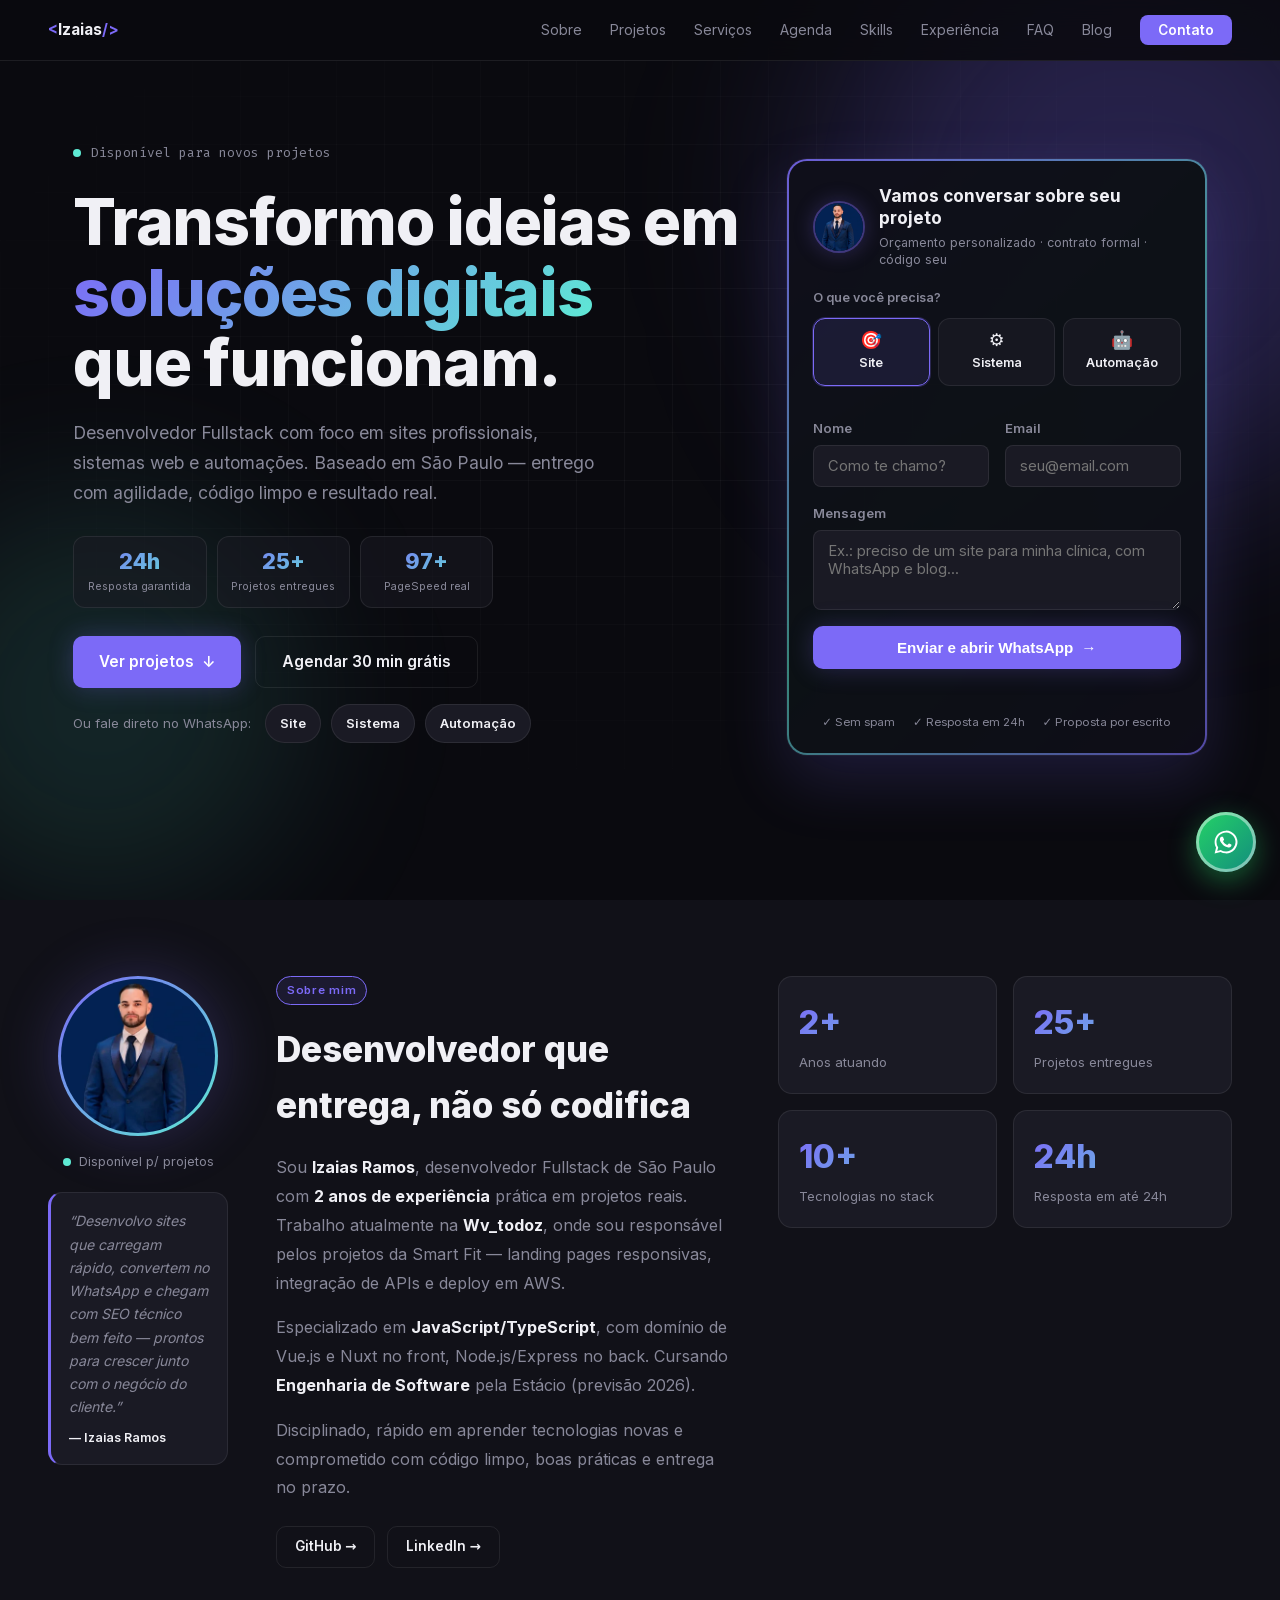
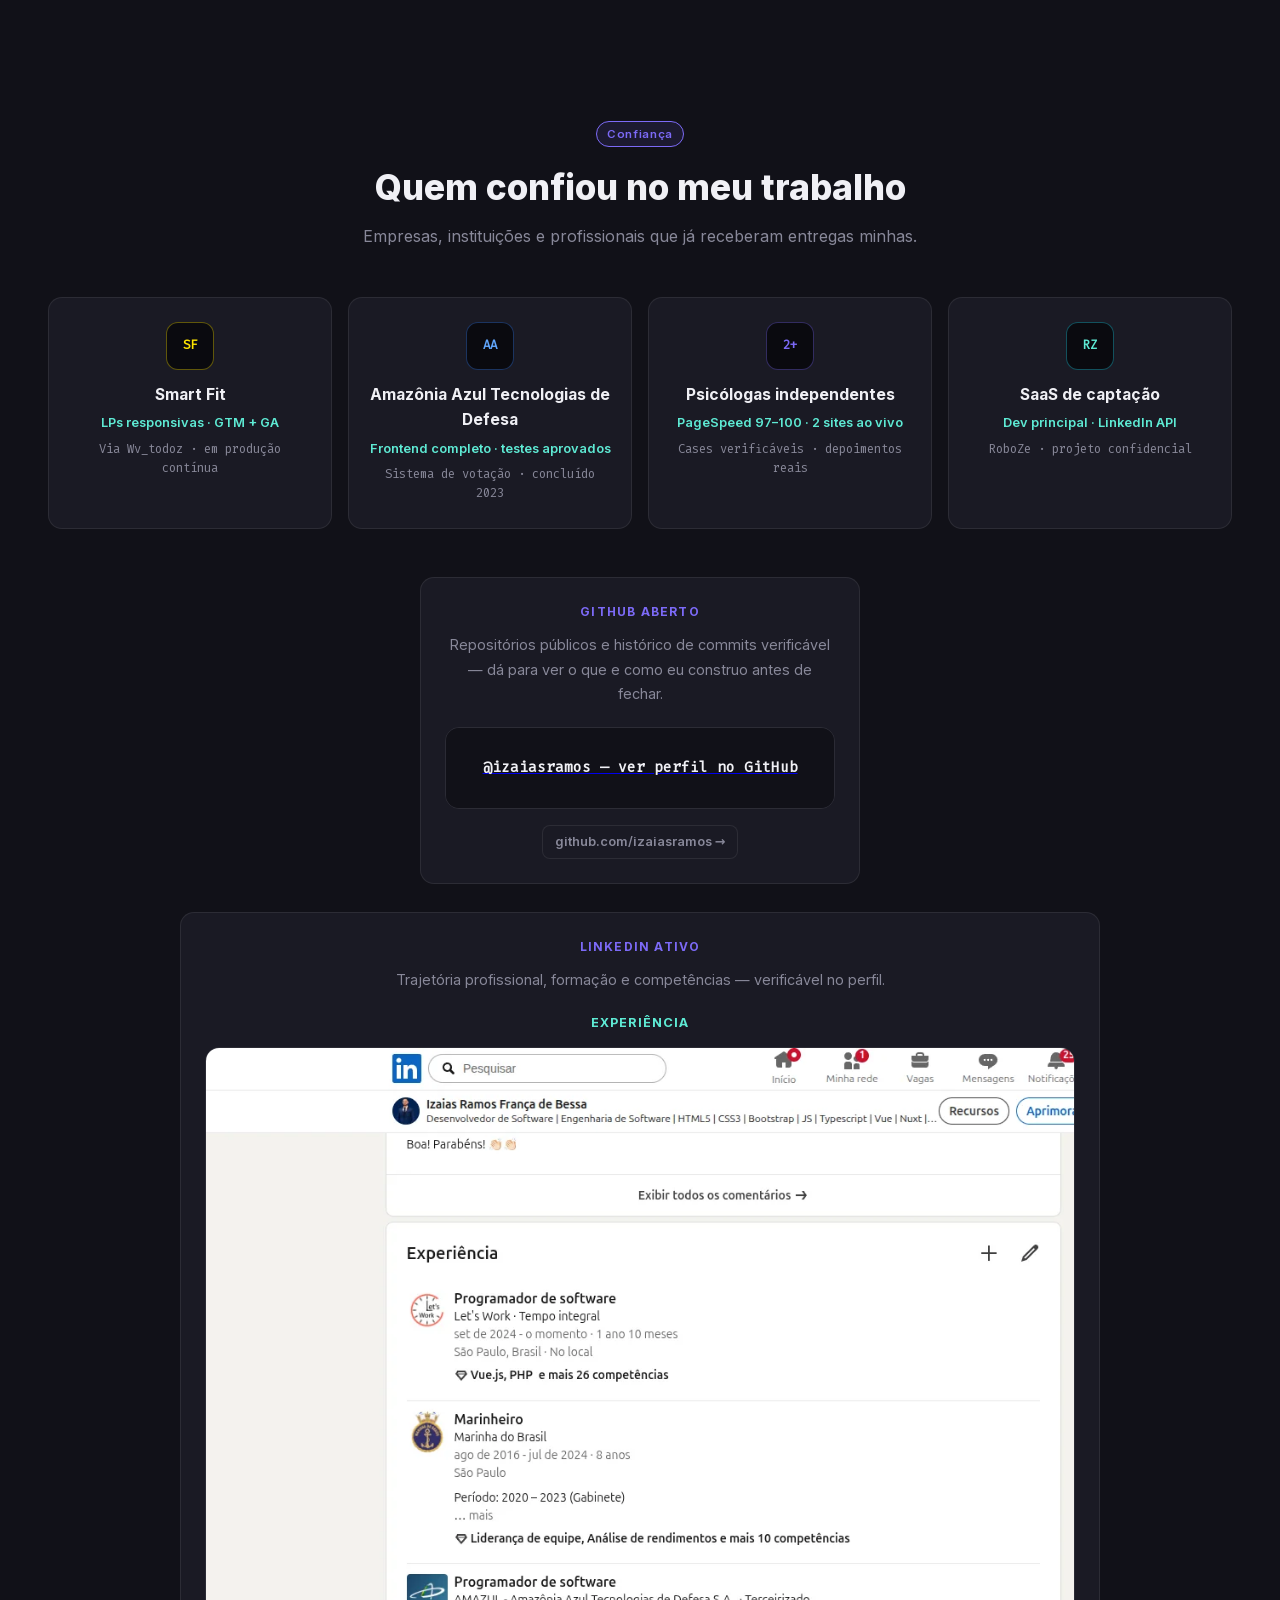
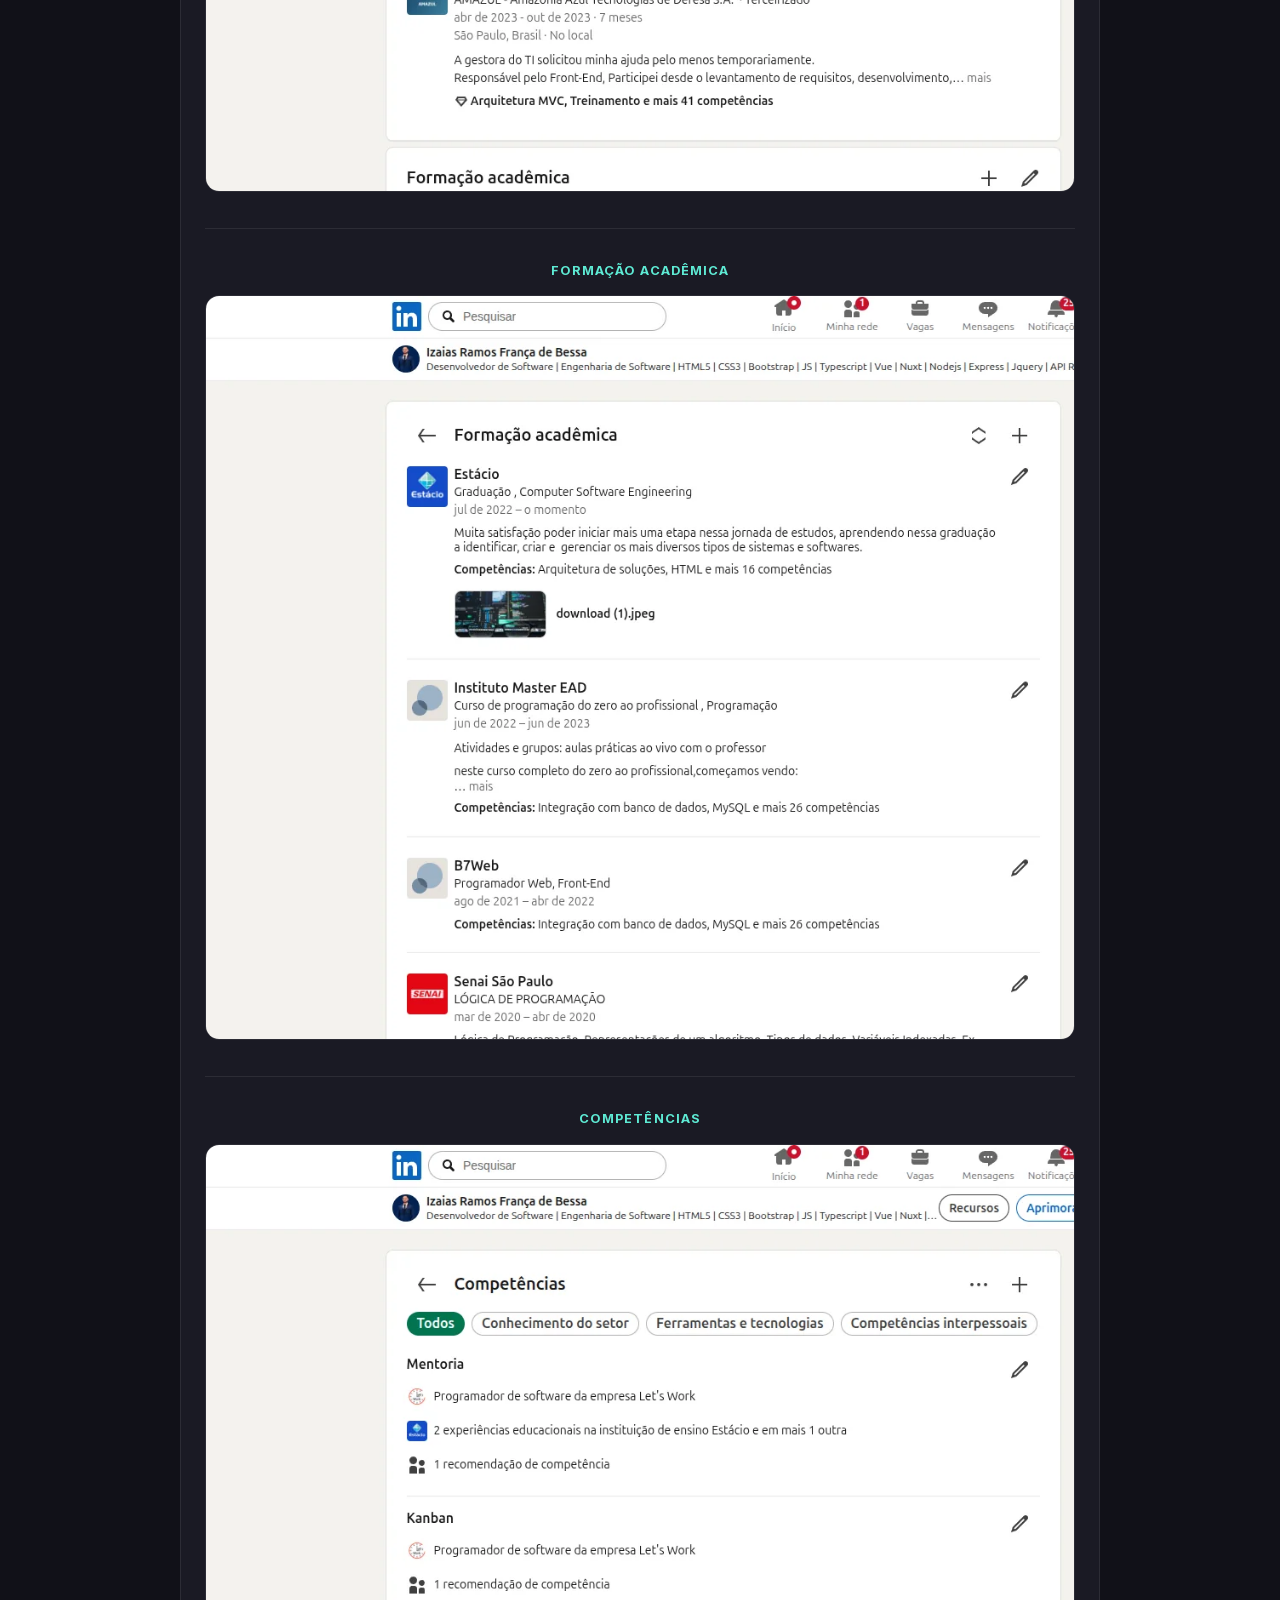
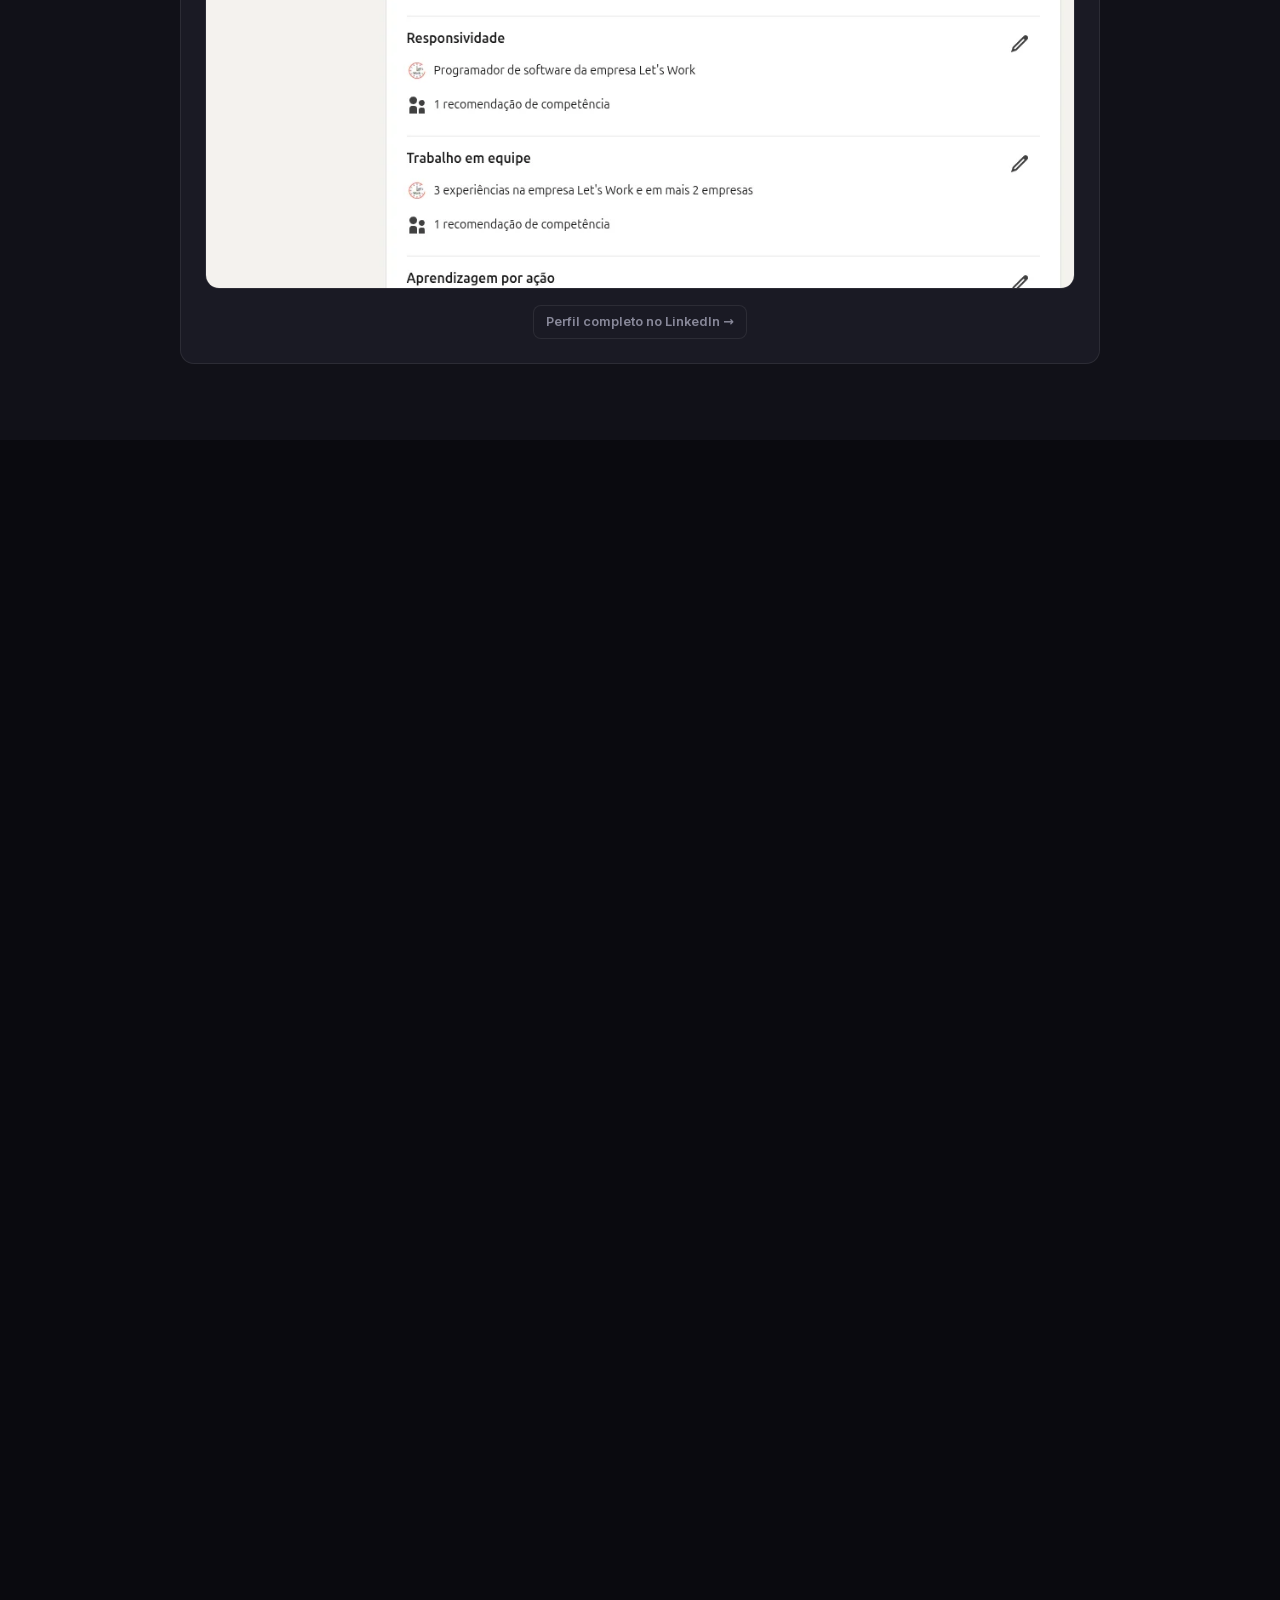
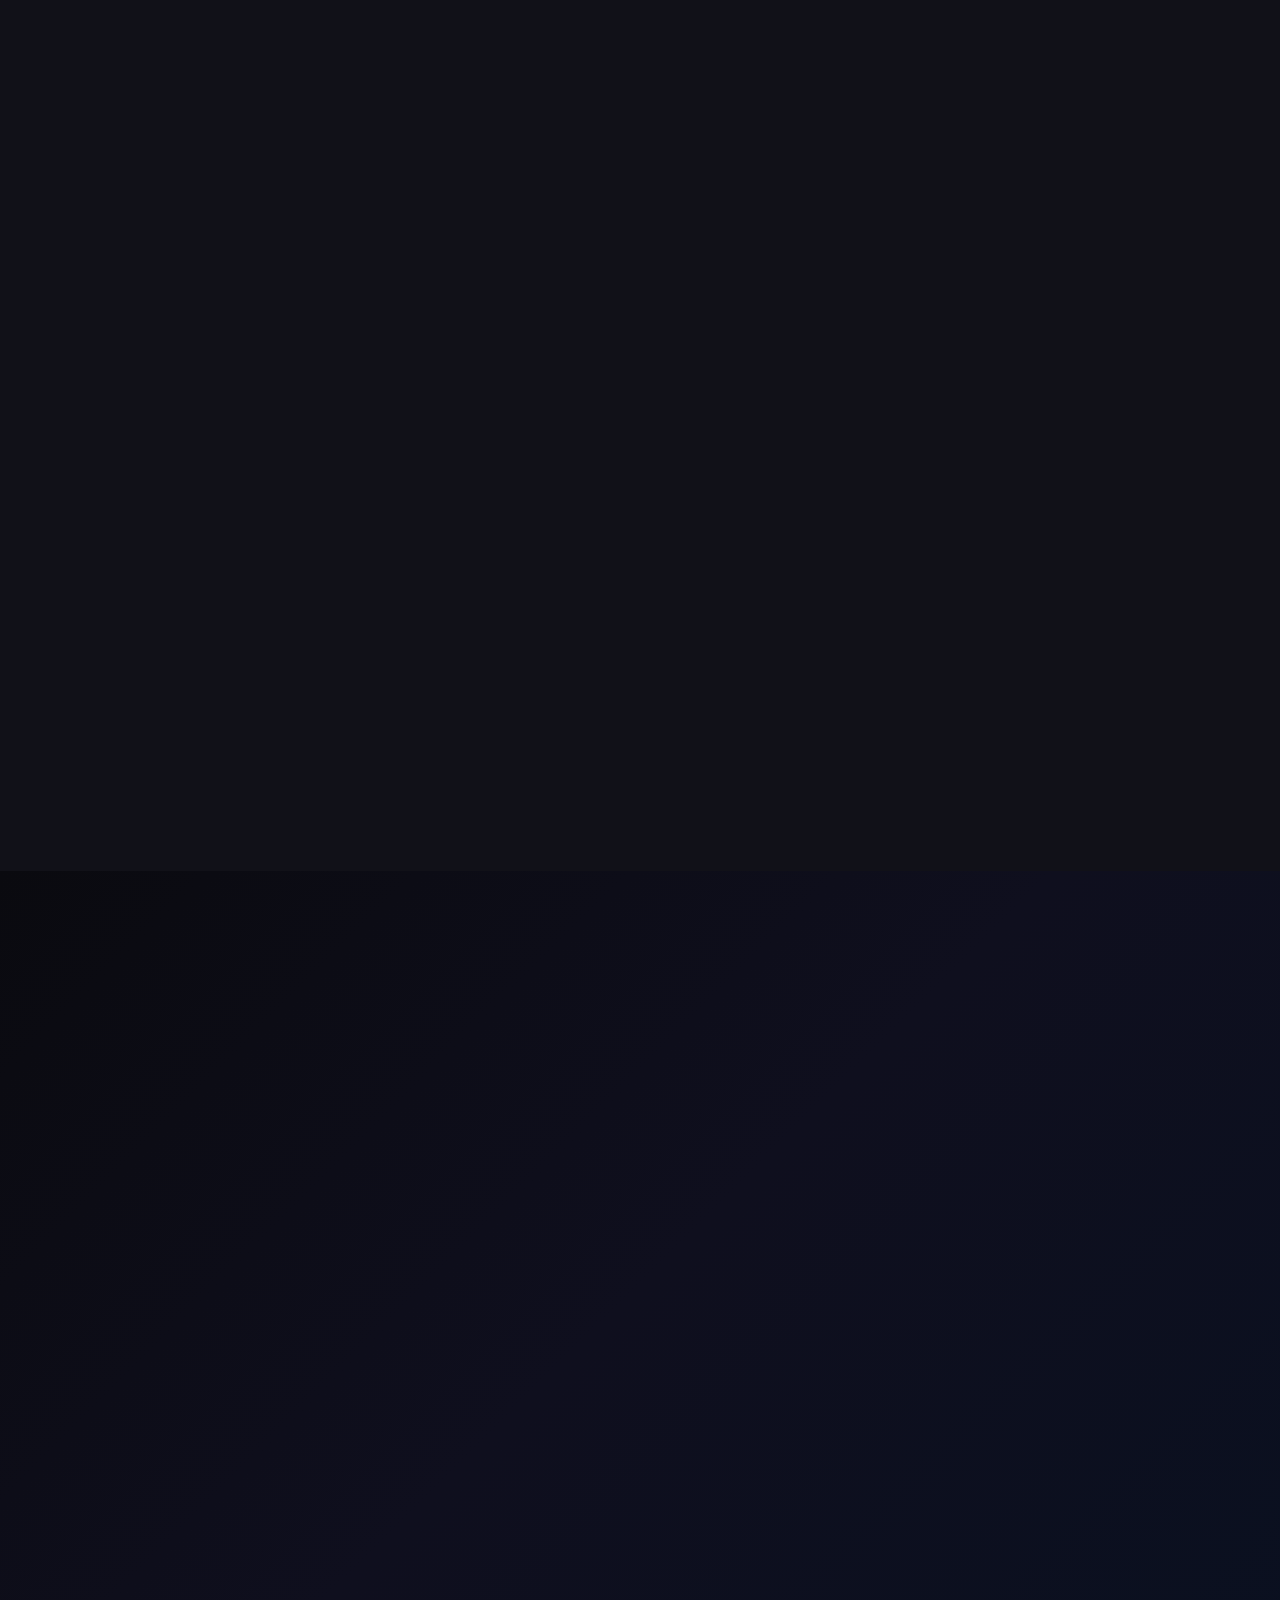
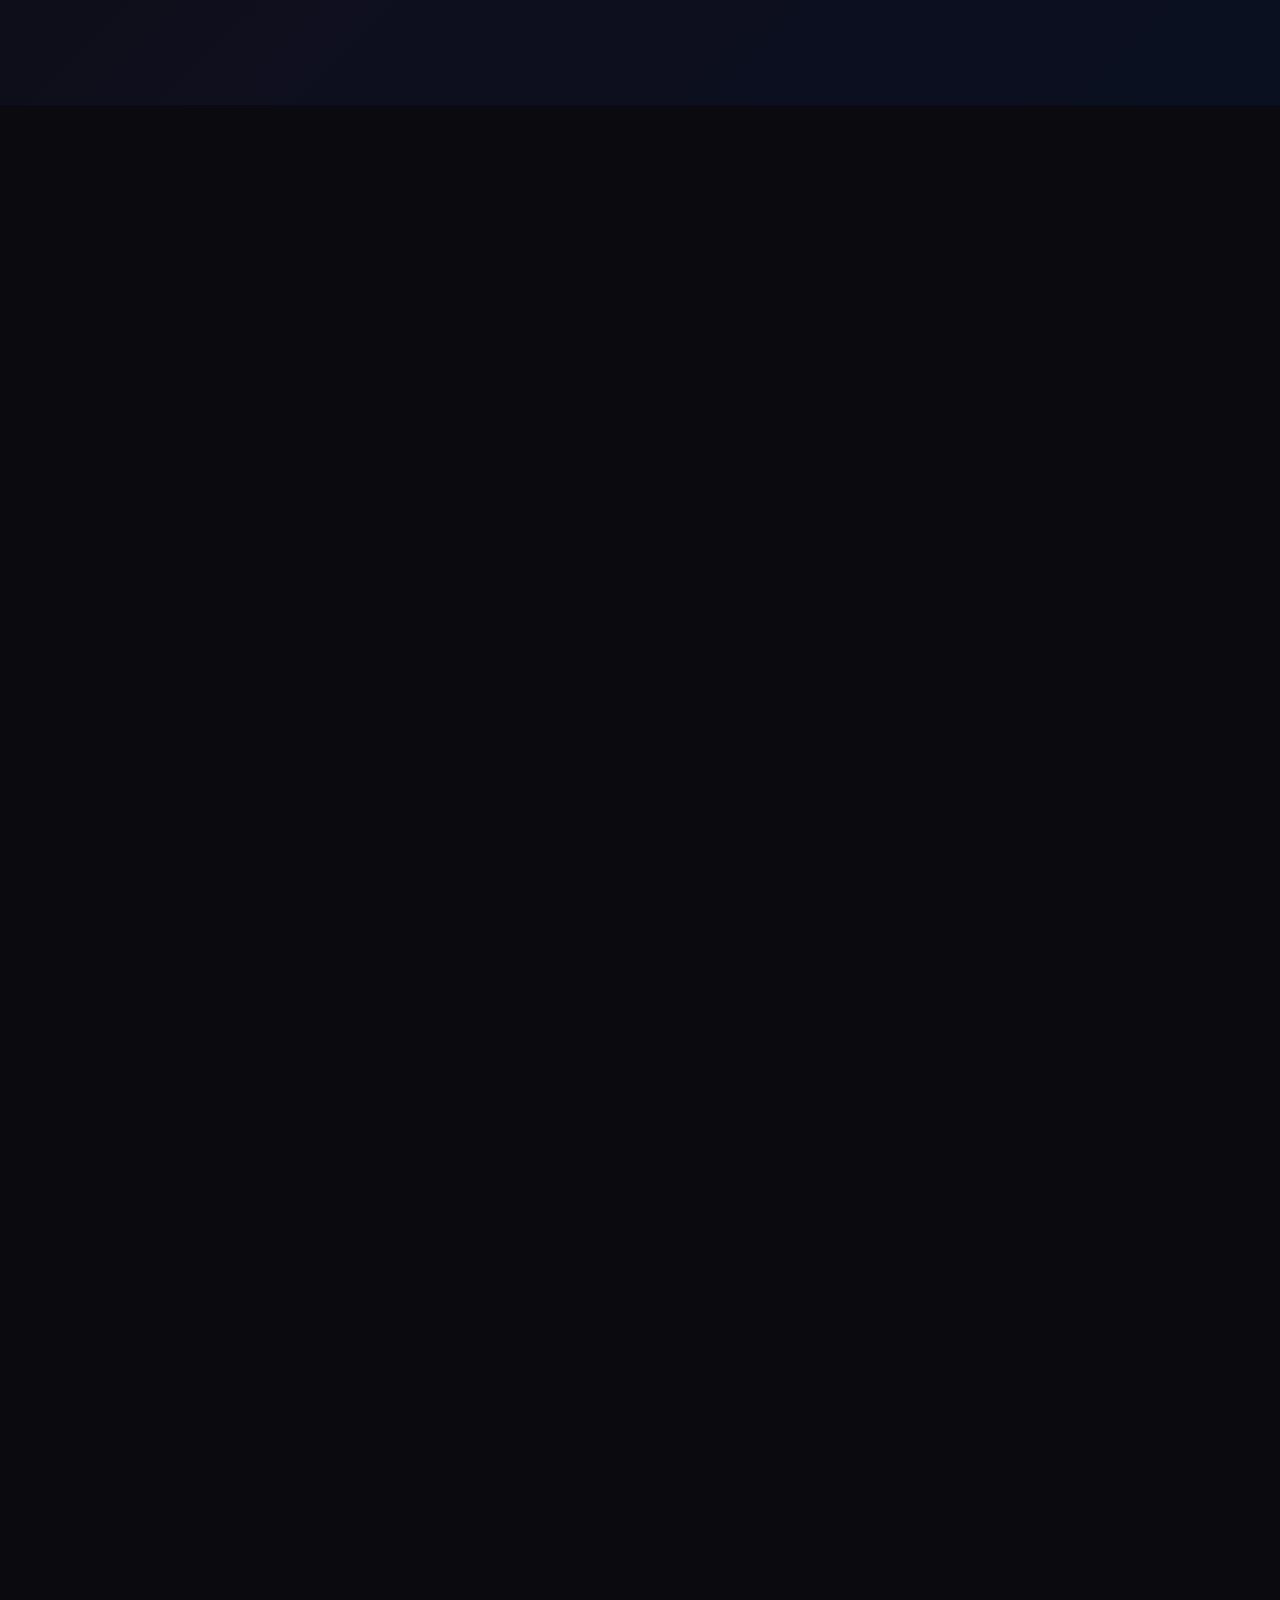
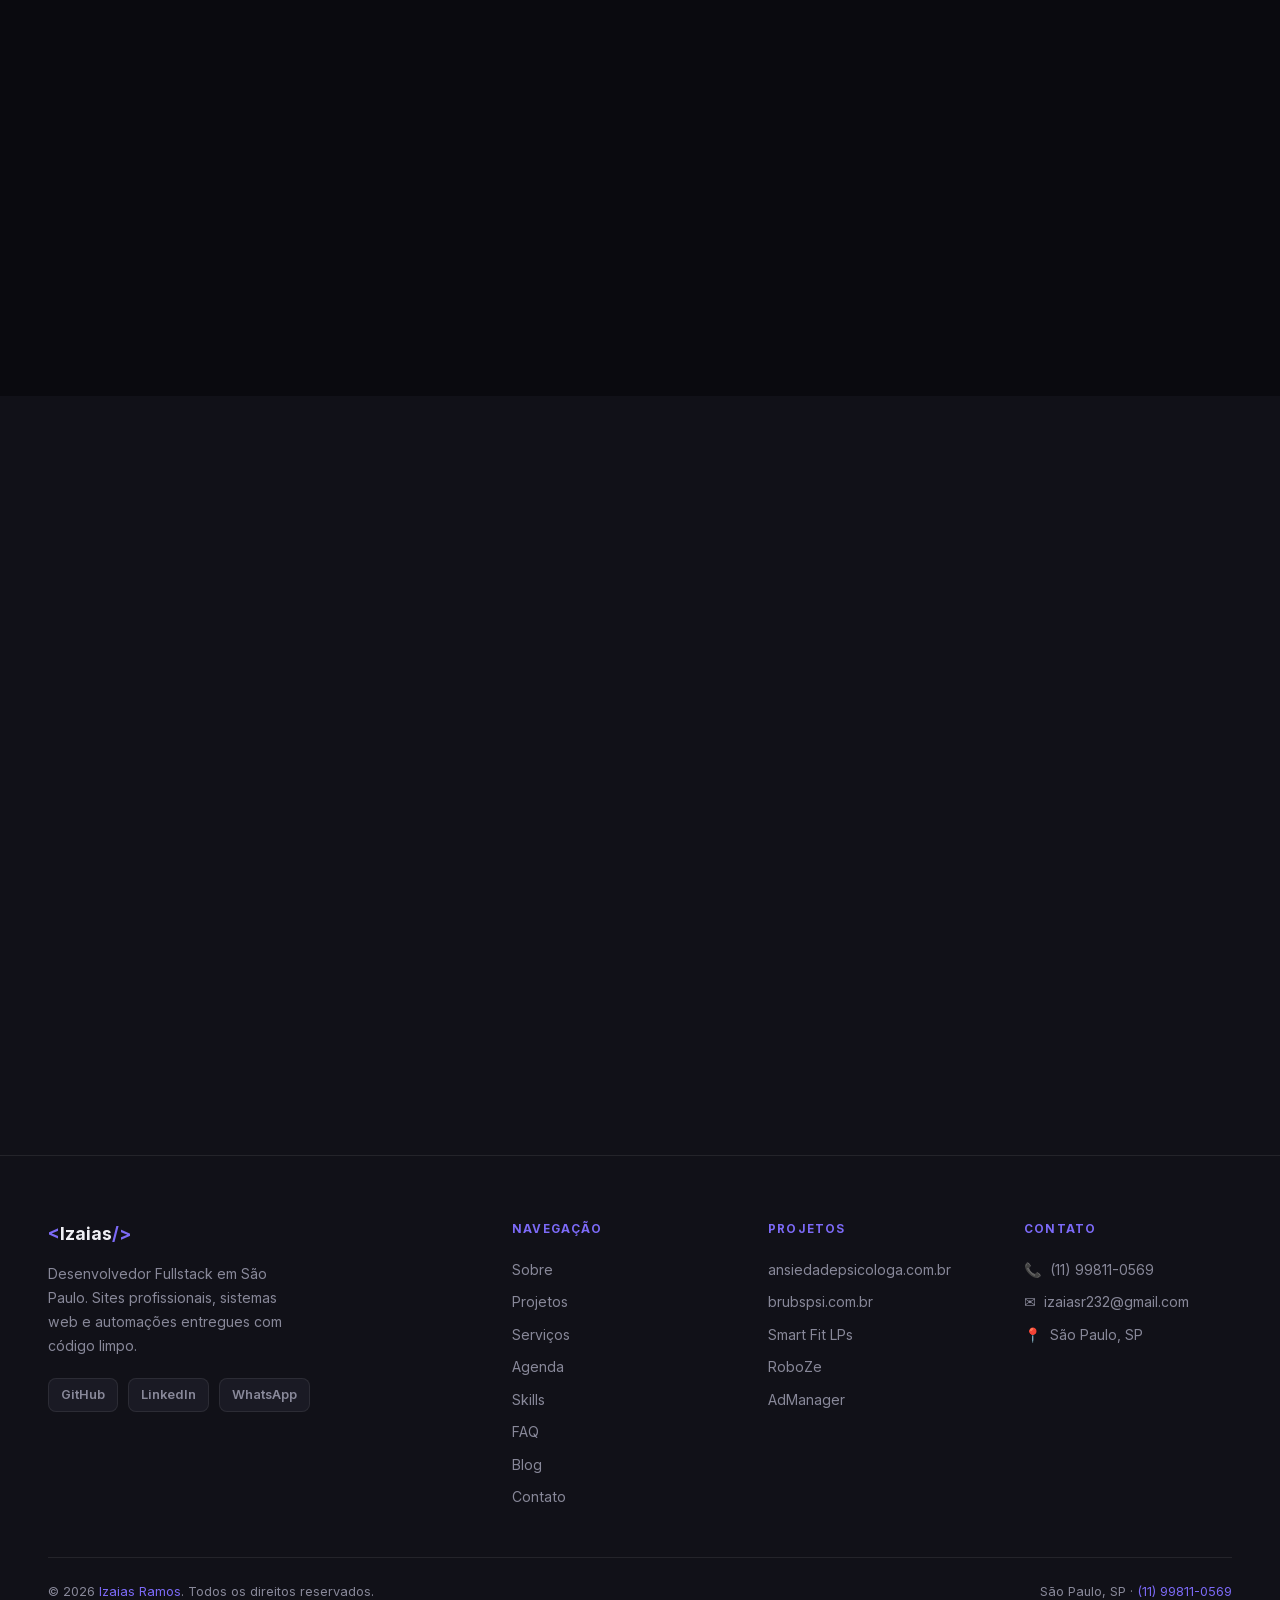
==== commit ce075504: "feat: enhance accessibility and improve GitHub/LinkedIn links - Added ARIA labels to GitHub and Link" ====
--- a/index.html
+++ b/index.html
@@ -569,9 +569,11 @@
           </p>
           <a href="https://github.com/izaiasramos" target="_blank" rel="noopener"
             class="trust-proof-link trust-proof-link--github" data-section="trust" data-button="GitHub Trust Preview"
-            id="trustGithubLink">
+            id="trustGithubLink"
+            aria-label="Ver perfil GitHub de Izaias Ramos (@izaiasramos) — repositórios públicos">
+            <span class="sr-only">Perfil GitHub @izaiasramos — repositórios públicos verificáveis</span>
             <div class="trust-github-preview" id="trustGithubPreview" aria-hidden="true">
-              <span class="trust-github-loading">Carregando perfil…</span>
+              <span class="trust-github-loading">@izaiasramos</span>
             </div>
           </a>
           <div class="trust-meta-tags">
@@ -591,7 +593,8 @@
             <figure class="trust-linkedin-shot">
               <figcaption>Experiência</figcaption>
               <a href="https://www.linkedin.com/in/izaias-ramosdesenvolvedor" target="_blank" rel="noopener"
-                class="trust-proof-link" data-section="trust" data-button="LinkedIn Experiencia">
+                class="trust-proof-link" data-section="trust" data-button="LinkedIn Experiencia"
+                aria-label="Ver seção Experiência no LinkedIn de Izaias Ramos">
                 <picture>
                   <source
                     srcset="assets/img/experiencia-linkedin-480w.webp 480w, assets/img/experiencia-linkedin-540w.webp 540w, assets/img/experiencia-linkedin-768w.webp 768w, assets/img/experiencia-linkedin-1020w.webp 1020w"
@@ -606,7 +609,8 @@
             <figure class="trust-linkedin-shot">
               <figcaption>Formação acadêmica</figcaption>
               <a href="https://www.linkedin.com/in/izaias-ramosdesenvolvedor" target="_blank" rel="noopener"
-                class="trust-proof-link" data-section="trust" data-button="LinkedIn Formacao">
+                class="trust-proof-link" data-section="trust" data-button="LinkedIn Formacao"
+                aria-label="Ver formação acadêmica no LinkedIn de Izaias Ramos">
                 <picture>
                   <source
                     srcset="assets/img/formacao-academica-linkedin-480w.webp 480w, assets/img/formacao-academica-linkedin-540w.webp 540w, assets/img/formacao-academica-linkedin-768w.webp 768w, assets/img/formacao-academica-linkedin-1020w.webp 1020w"
@@ -621,7 +625,8 @@
             <figure class="trust-linkedin-shot">
               <figcaption>Competências</figcaption>
               <a href="https://www.linkedin.com/in/izaias-ramosdesenvolvedor" target="_blank" rel="noopener"
-                class="trust-proof-link" data-section="trust" data-button="LinkedIn Competencias">
+                class="trust-proof-link" data-section="trust" data-button="LinkedIn Competencias"
+                aria-label="Ver competências no LinkedIn de Izaias Ramos">
                 <picture>
                   <source
                     srcset="assets/img/competencia-linkedin-480w.webp 480w, assets/img/competencia-linkedin-540w.webp 540w, assets/img/competencia-linkedin-768w.webp 768w, assets/img/competencia-linkedin-1020w.webp 1020w"
--- a/assets/css/main.css
+++ b/assets/css/main.css
@@ -873,6 +873,19 @@
   margin-top: 0;
 }
 
+/* Screen reader only — texto discernível para agentes e leitores de tela */
+.sr-only {
+  position: absolute;
+  width: 1px;
+  height: 1px;
+  padding: 0;
+  margin: -1px;
+  overflow: hidden;
+  clip: rect(0, 0, 0, 0);
+  white-space: nowrap;
+  border: 0;
+}
+
 .trust-linkedin-gallery {
   display: flex;
   flex-direction: column;
@@ -903,7 +916,15 @@
   gap: 14px;
   padding: 16px;
   background: var(--bg2);
-  min-height: 72px;
+  min-height: 80px;
+  box-sizing: border-box;
+}
+.trust-github-fallback,
+.trust-github-loading {
+  font-size: .9rem;
+  font-weight: 600;
+  color: var(--ink);
+  font-family: 'Fira Code', ui-monospace, monospace;
 }
 .trust-github-preview img {
   width: 48px;
@@ -925,13 +946,6 @@
 .trust-github-stat {
   font-size: .82rem;
   color: var(--muted);
-}
-.trust-github-loading {
-  font-size: .82rem;
-  color: var(--muted);
-  padding: 16px;
-  display: block;
-  text-align: center;
 }
 
 /* ── PROJECTS ── */
--- a/assets/css/main.css
+++ b/assets/css/main.css
@@ -873,6 +873,19 @@
   margin-top: 0;
 }
 
+/* Screen reader only — texto discernível para agentes e leitores de tela */
+.sr-only {
+  position: absolute;
+  width: 1px;
+  height: 1px;
+  padding: 0;
+  margin: -1px;
+  overflow: hidden;
+  clip: rect(0, 0, 0, 0);
+  white-space: nowrap;
+  border: 0;
+}
+
 .trust-linkedin-gallery {
   display: flex;
   flex-direction: column;
@@ -903,7 +916,15 @@
   gap: 14px;
   padding: 16px;
   background: var(--bg2);
-  min-height: 72px;
+  min-height: 80px;
+  box-sizing: border-box;
+}
+.trust-github-fallback,
+.trust-github-loading {
+  font-size: .9rem;
+  font-weight: 600;
+  color: var(--ink);
+  font-family: 'Fira Code', ui-monospace, monospace;
 }
 .trust-github-preview img {
   width: 48px;
@@ -925,13 +946,6 @@
 .trust-github-stat {
   font-size: .82rem;
   color: var(--muted);
-}
-.trust-github-loading {
-  font-size: .82rem;
-  color: var(--muted);
-  padding: 16px;
-  display: block;
-  text-align: center;
 }
 
 /* ── PROJECTS ── */
--- a/assets/css/main.css
+++ b/assets/css/main.css
@@ -873,6 +873,19 @@
   margin-top: 0;
 }
 
+/* Screen reader only — texto discernível para agentes e leitores de tela */
+.sr-only {
+  position: absolute;
+  width: 1px;
+  height: 1px;
+  padding: 0;
+  margin: -1px;
+  overflow: hidden;
+  clip: rect(0, 0, 0, 0);
+  white-space: nowrap;
+  border: 0;
+}
+
 .trust-linkedin-gallery {
   display: flex;
   flex-direction: column;
@@ -903,7 +916,15 @@
   gap: 14px;
   padding: 16px;
   background: var(--bg2);
-  min-height: 72px;
+  min-height: 80px;
+  box-sizing: border-box;
+}
+.trust-github-fallback,
+.trust-github-loading {
+  font-size: .9rem;
+  font-weight: 600;
+  color: var(--ink);
+  font-family: 'Fira Code', ui-monospace, monospace;
 }
 .trust-github-preview img {
   width: 48px;
@@ -925,13 +946,6 @@
 .trust-github-stat {
   font-size: .82rem;
   color: var(--muted);
-}
-.trust-github-loading {
-  font-size: .82rem;
-  color: var(--muted);
-  padding: 16px;
-  display: block;
-  text-align: center;
 }
 
 /* ── PROJECTS ── */
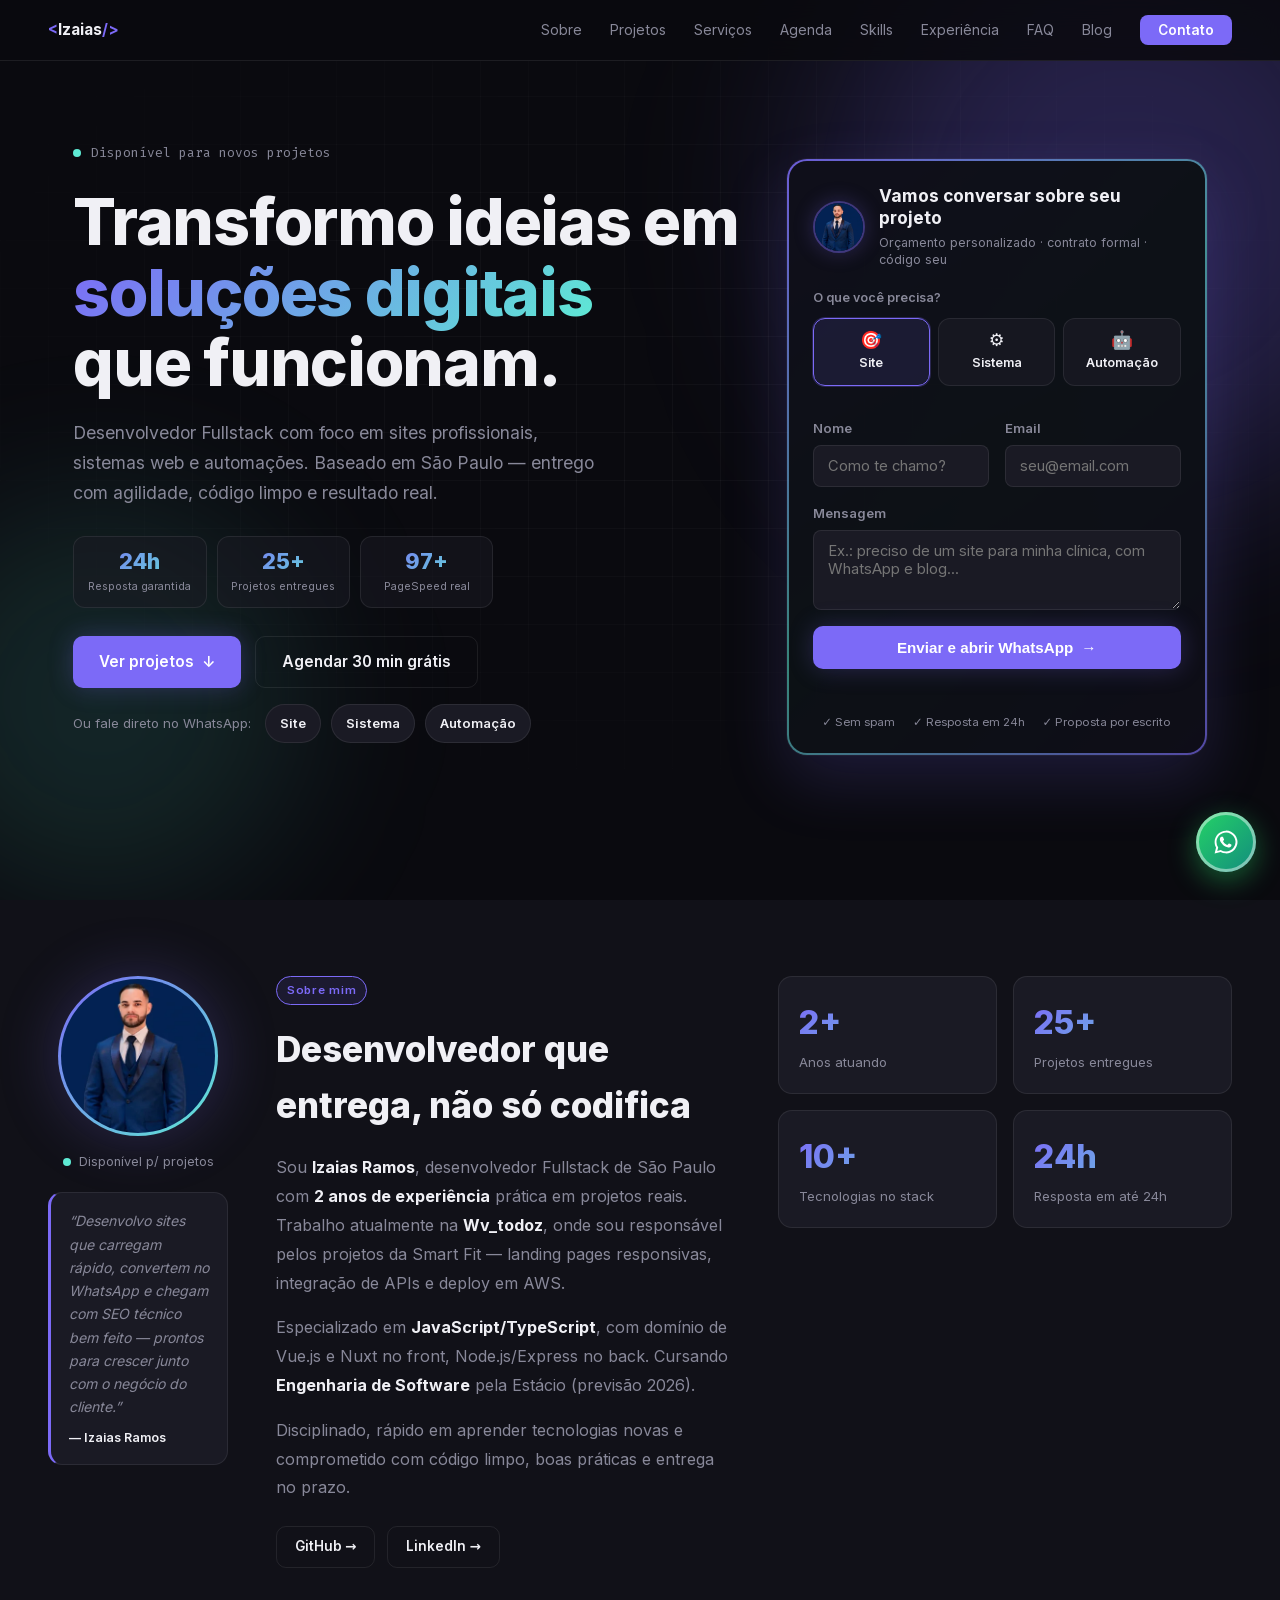
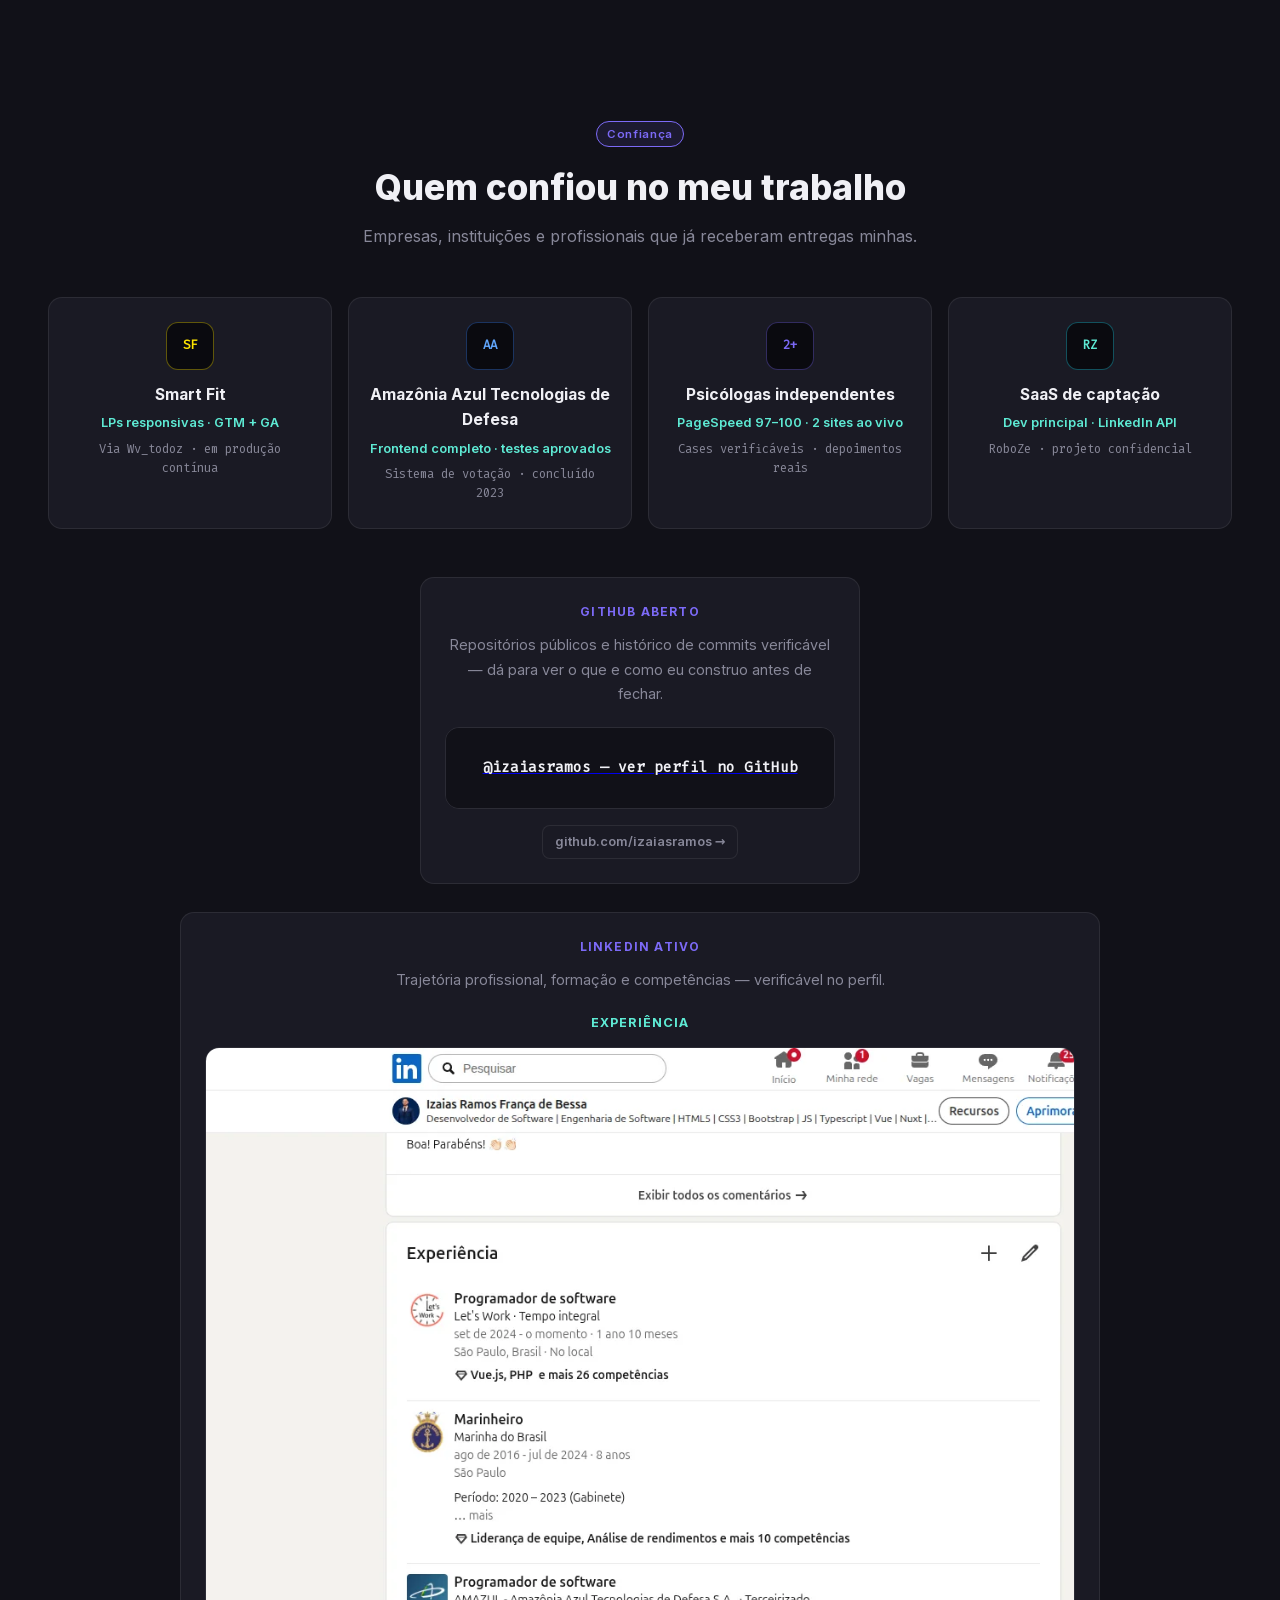
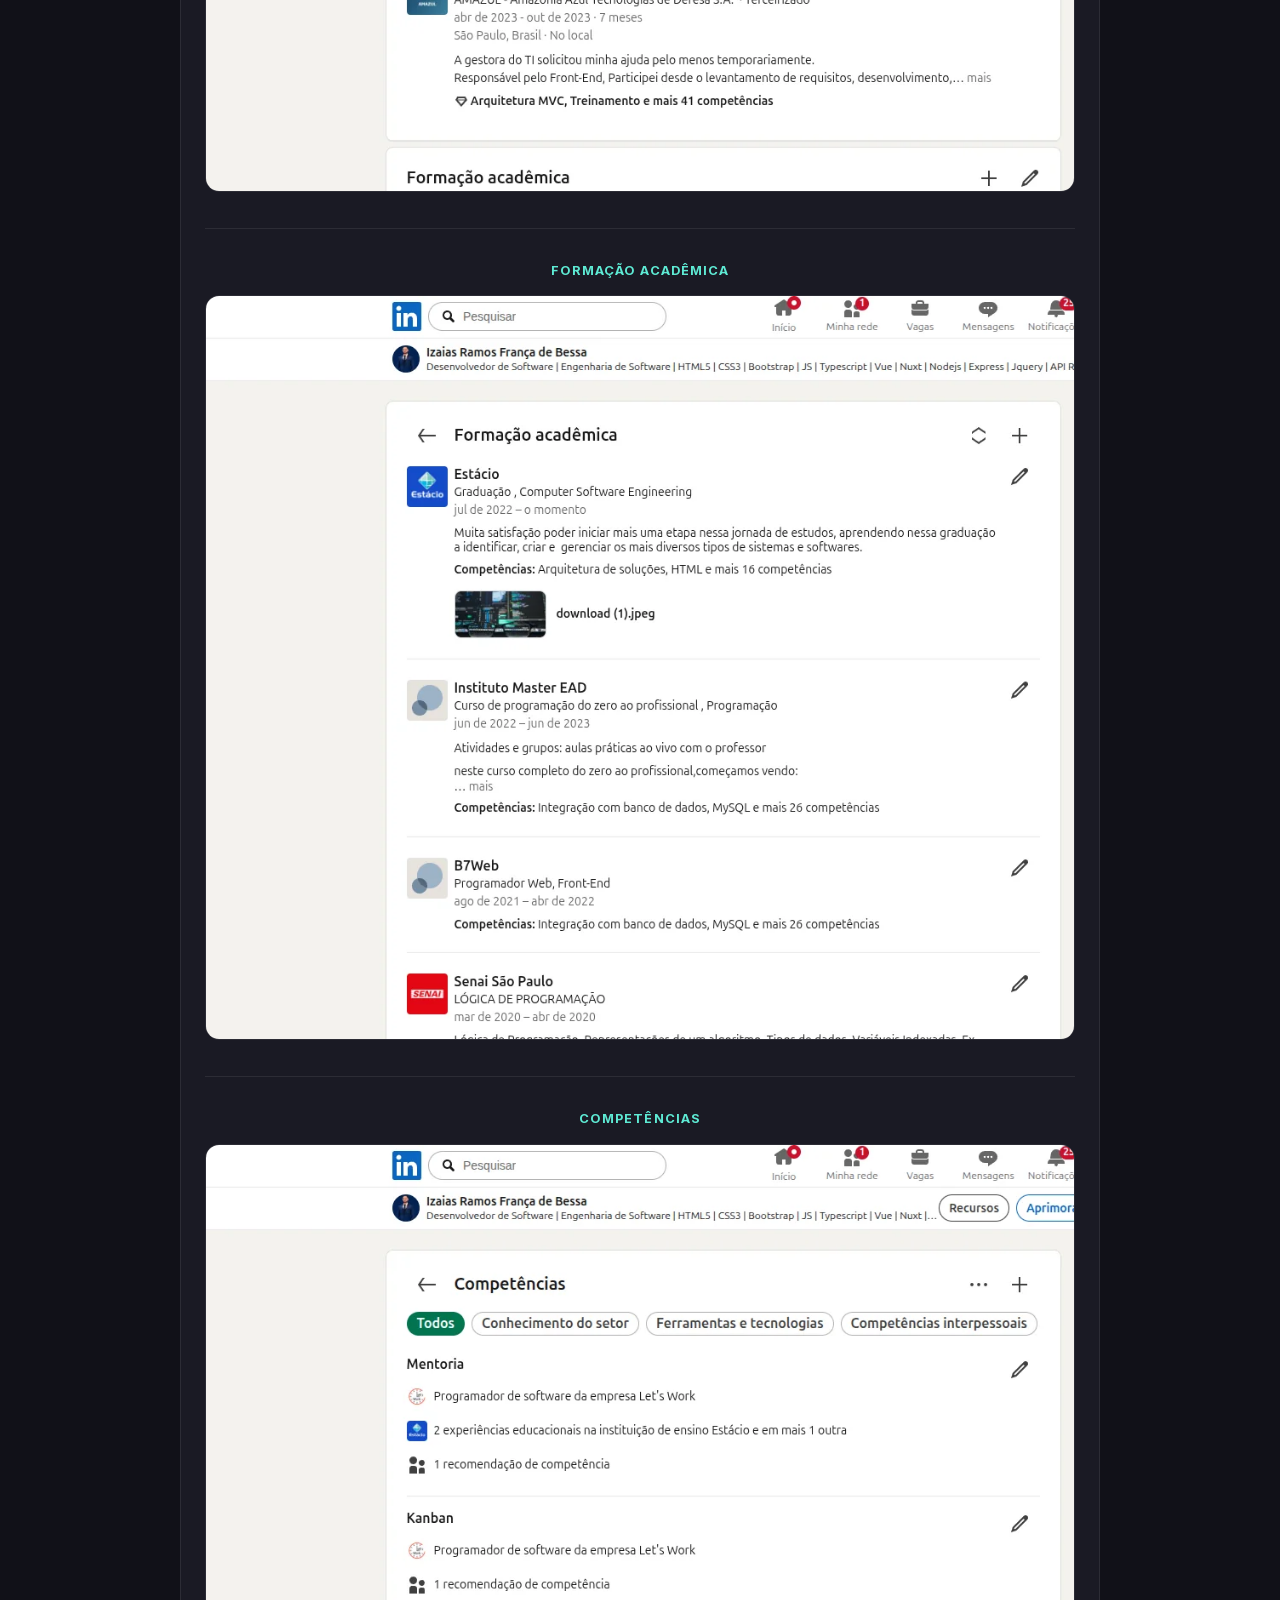
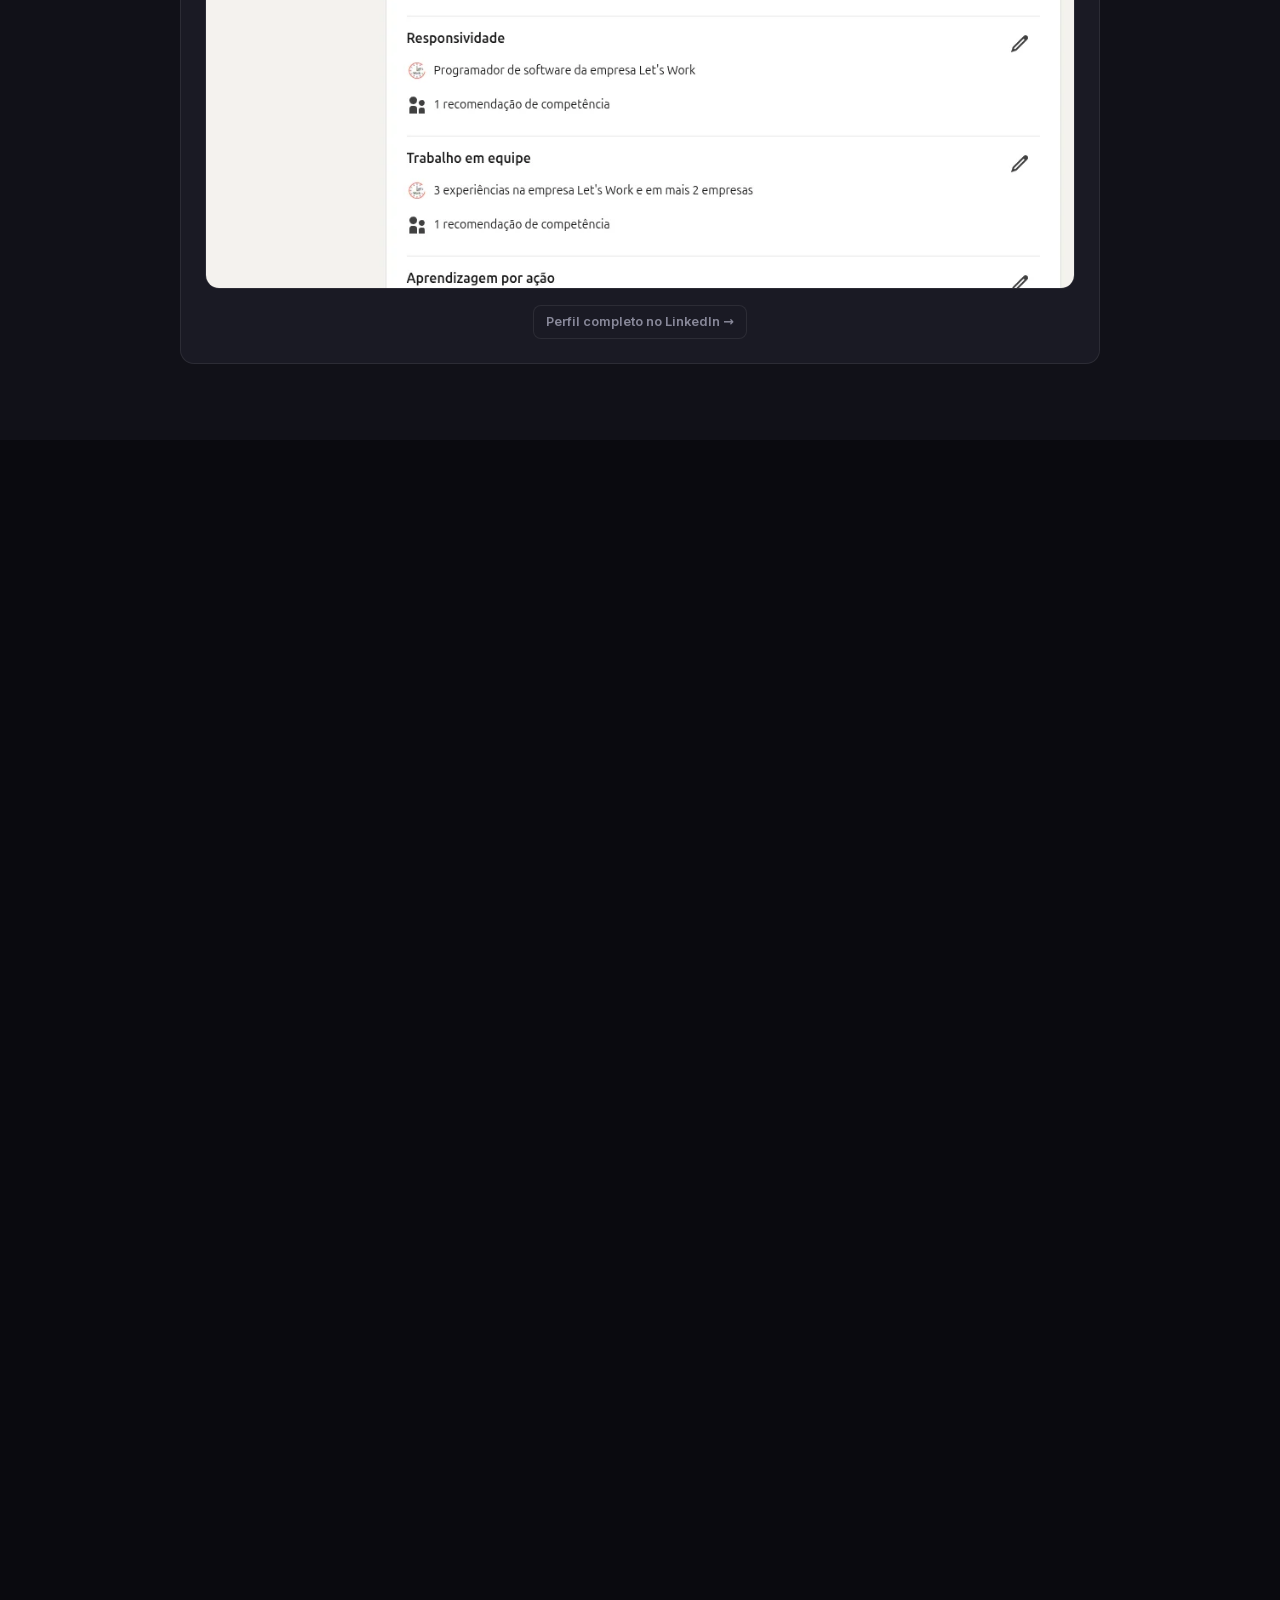
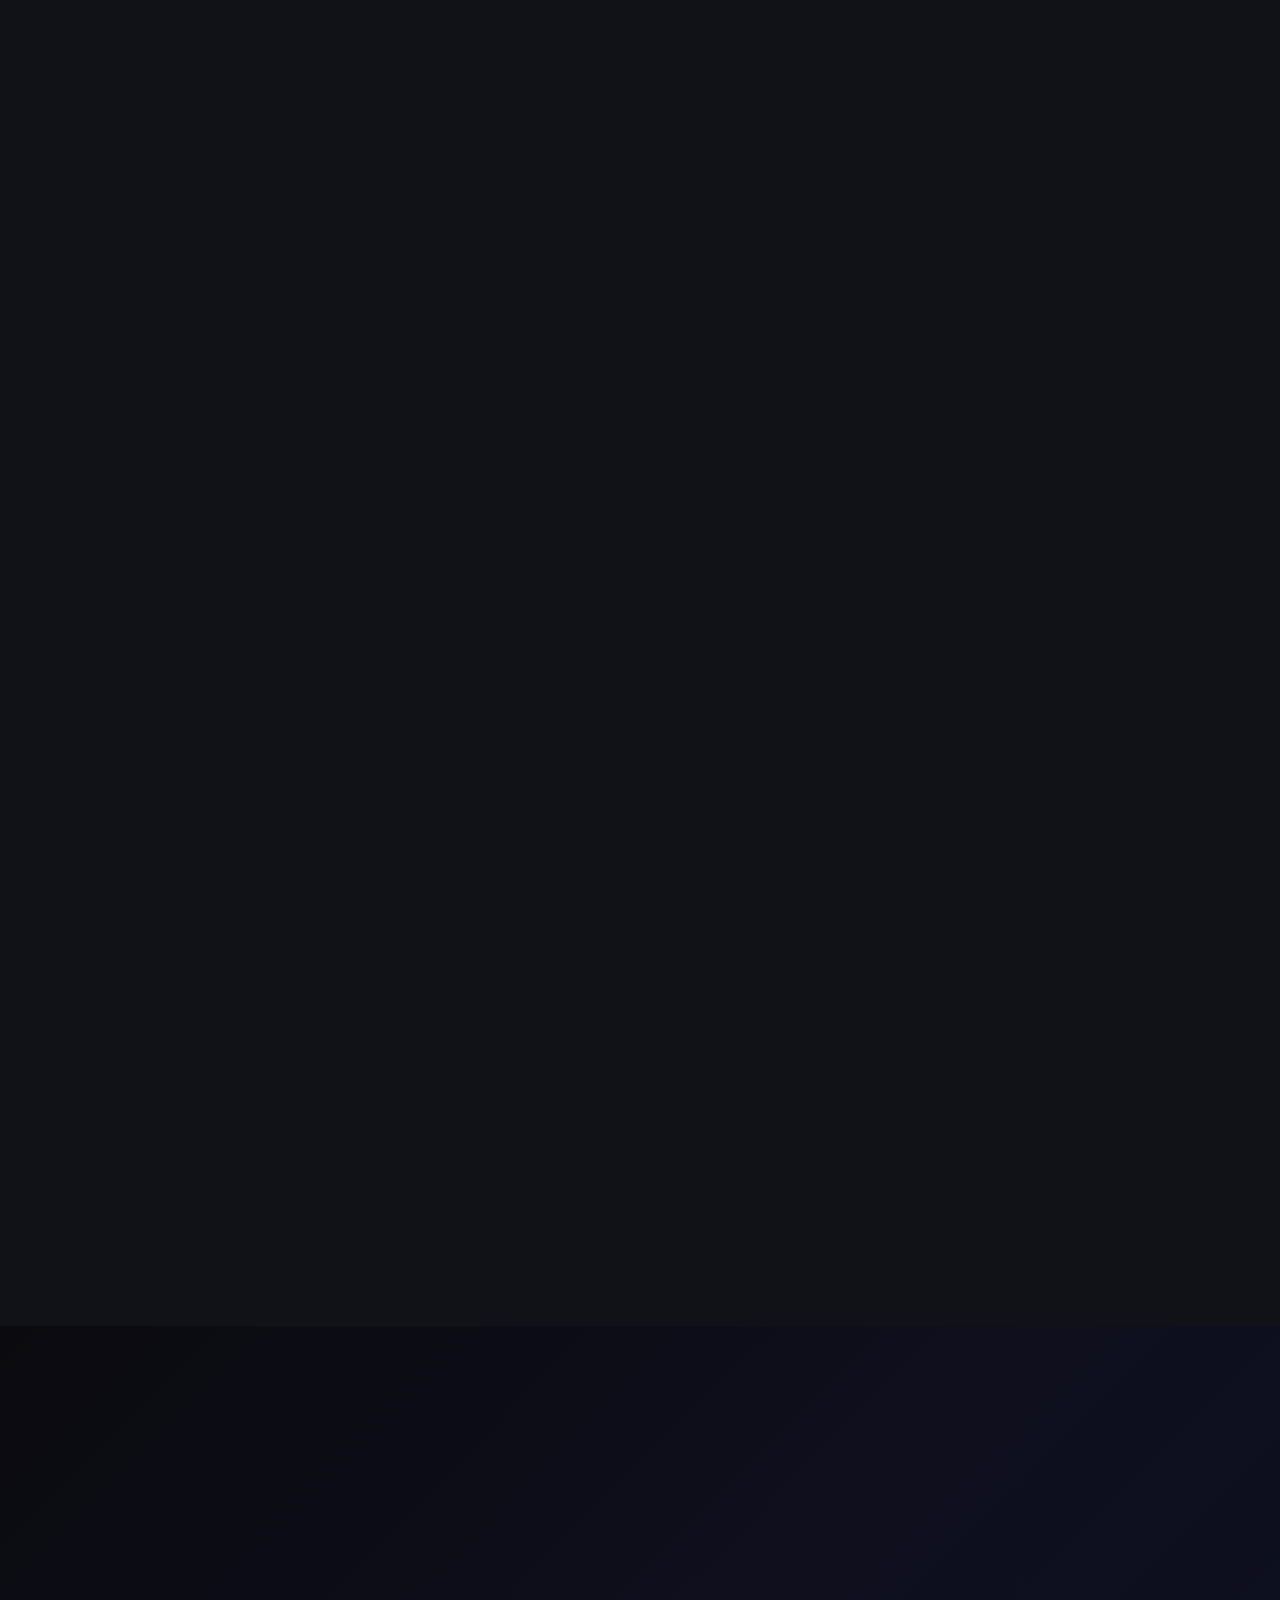
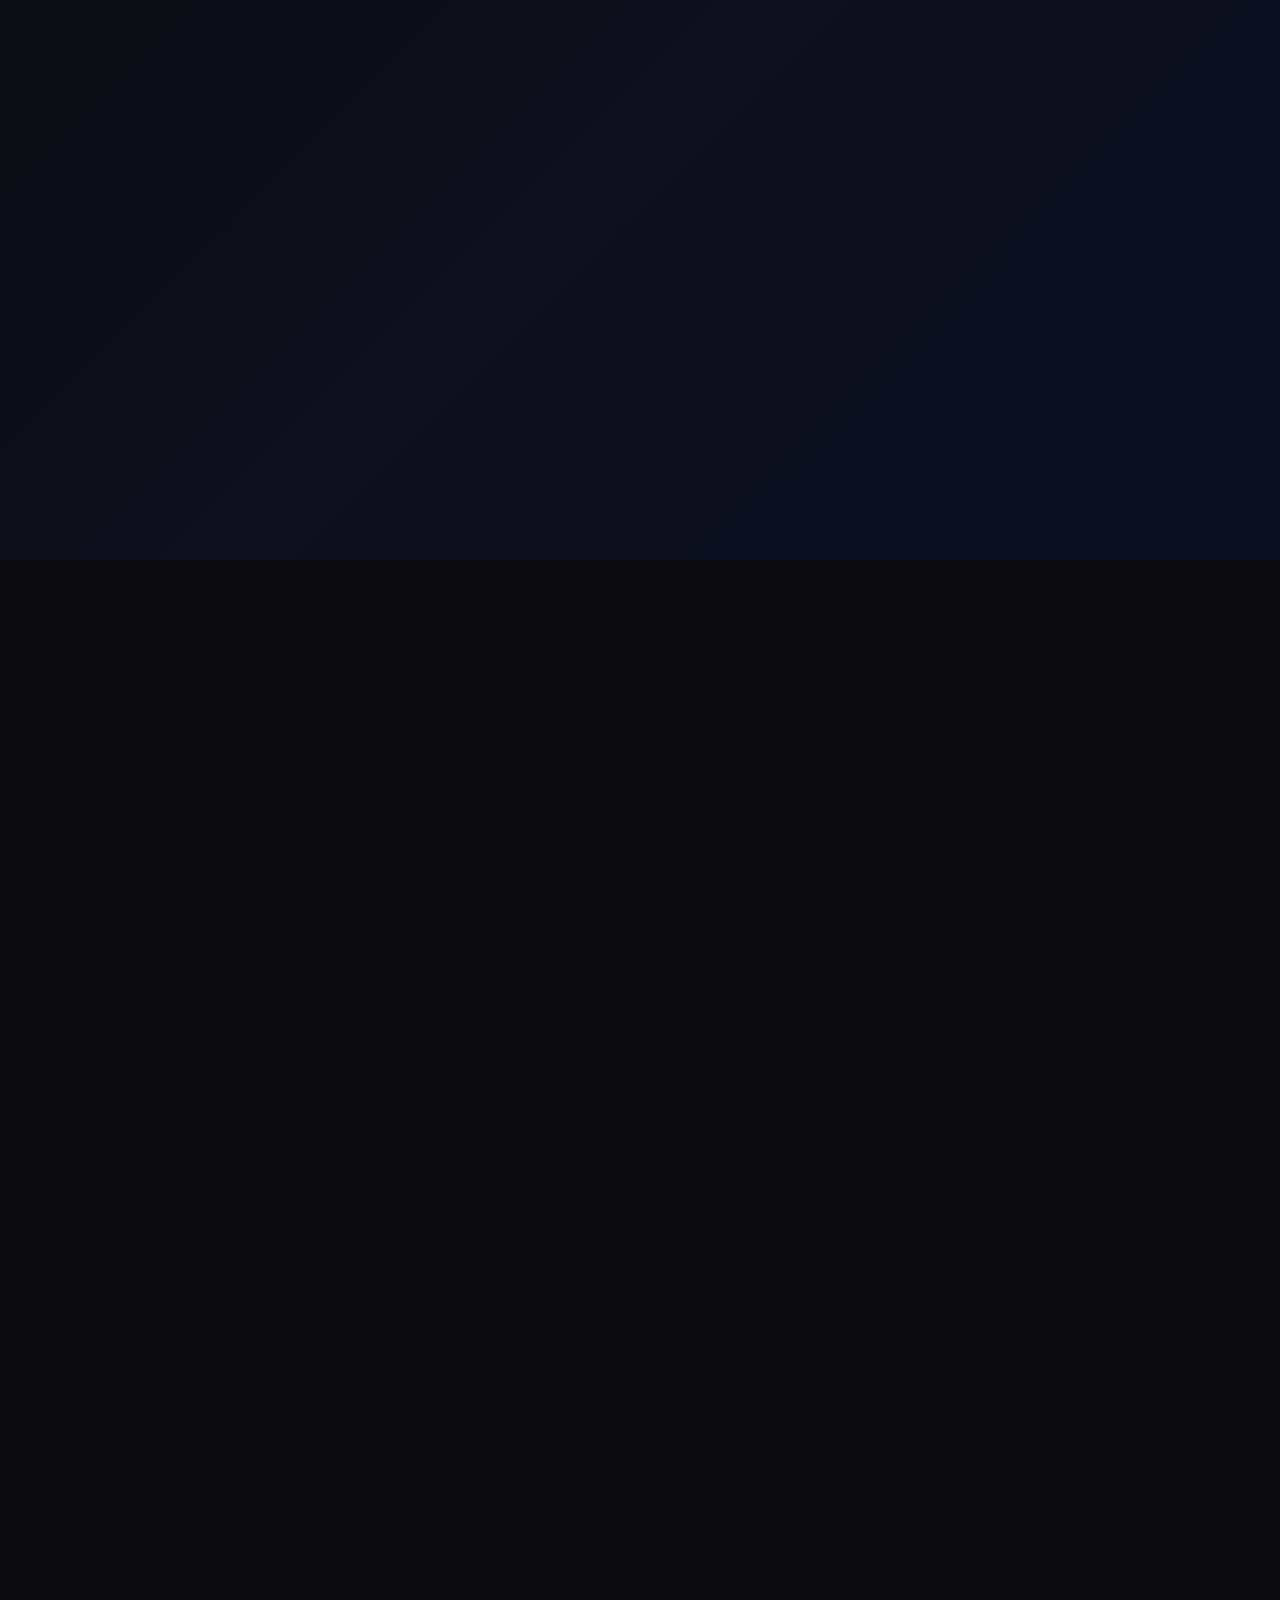
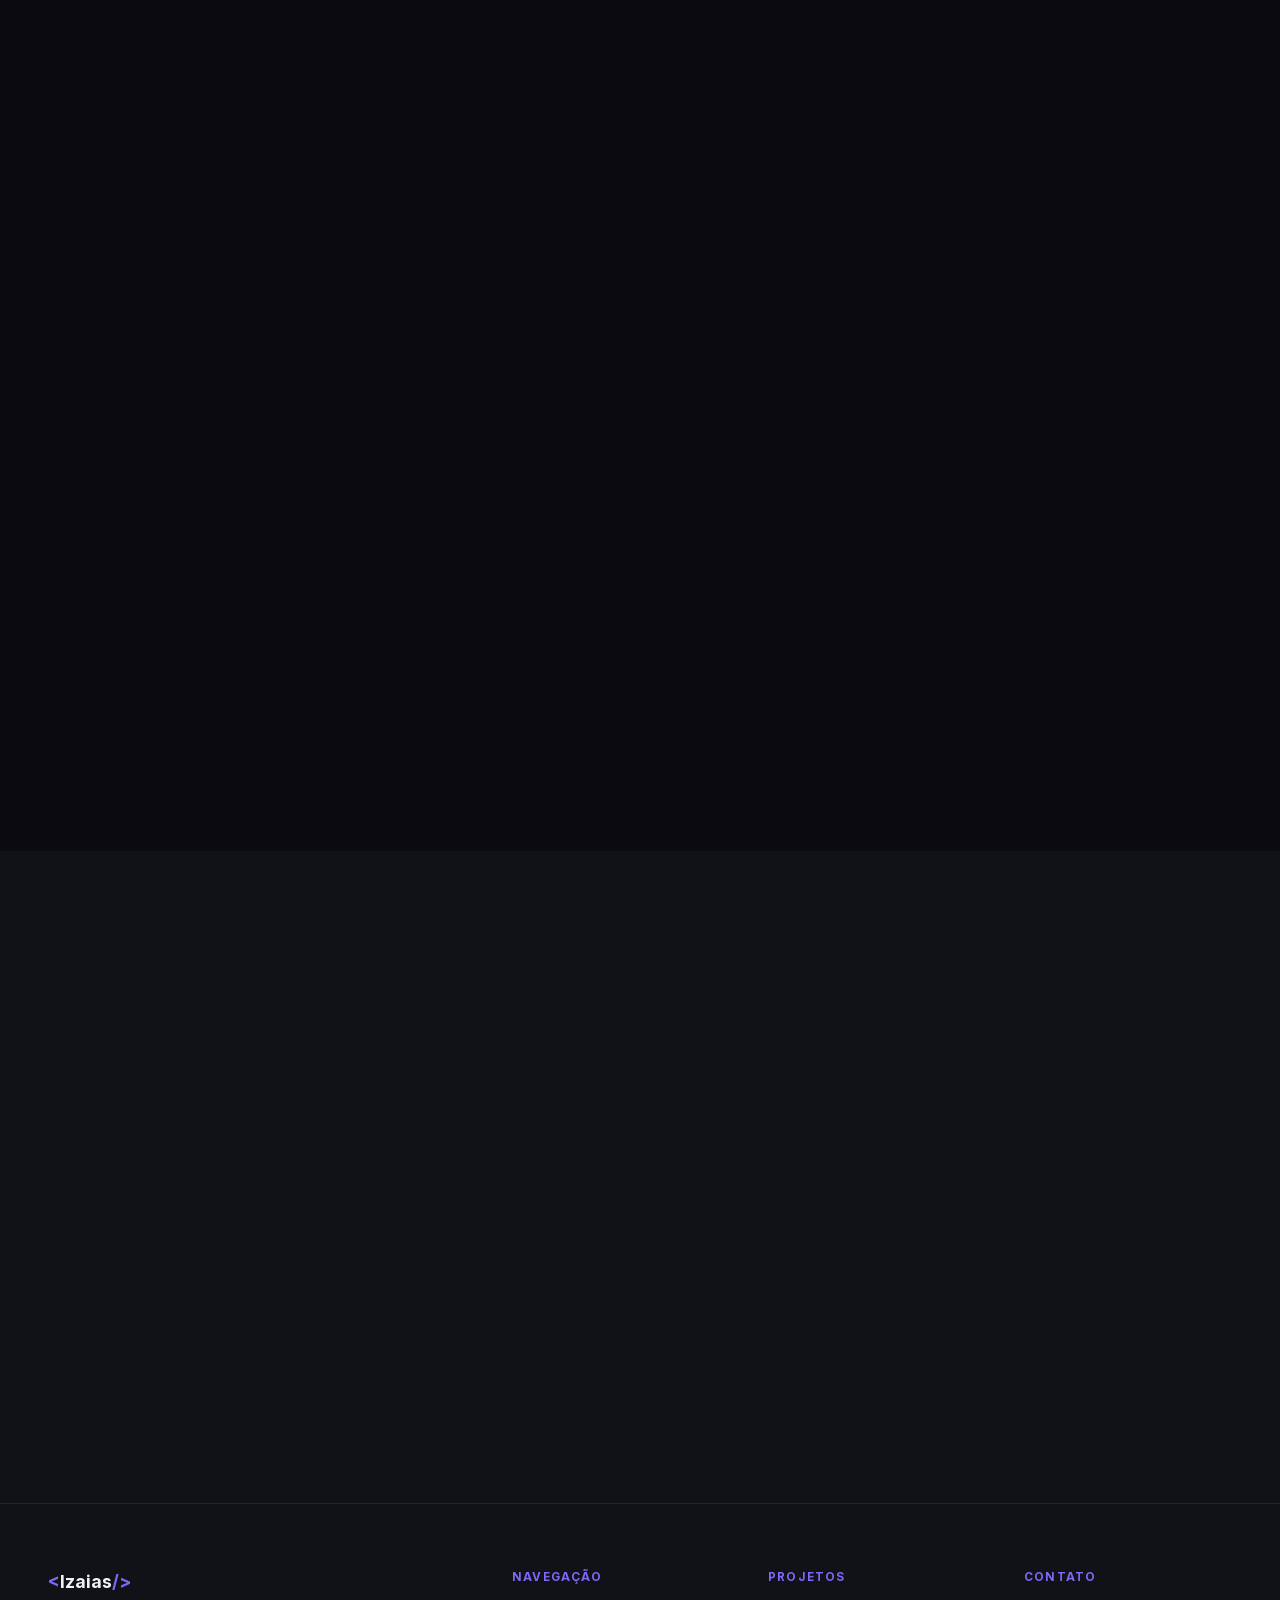
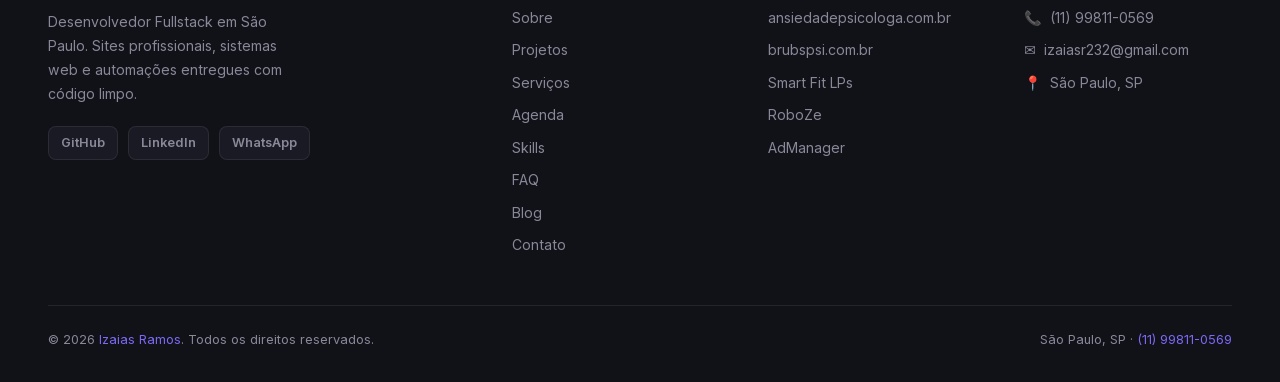
==== commit 44d2fdb1: "feat: redesign agenda section to integrate Google Calendar - Replaced the Calendly widget with a new" ====
--- a/index.html
+++ b/index.html
@@ -920,12 +920,24 @@
           pressão.</p>
       </div>
       <div class="agenda-inner reveal">
-        <div class="agenda-widget" id="calendlyWidget"
-          data-url="https://calendly.com/izaiasr232/30min?hide_gdpr_banner=1&background_color=0a0a0f&text_color=f0f0f5&primary_color=7c6af7">
-          <div class="agenda-loader" id="calendlyLoader">
-            <span class="agenda-loader-icon">📅</span>
-            <span>Carregando agenda…</span>
-          </div>
+        <div class="agenda-card">
+          <div class="agenda-card-top">
+            <span class="agenda-card-badge">Google Meet · Sem custo</span>
+            <h3 class="agenda-card-title">Conversa grátis — 30 min</h3>
+            <p class="agenda-card-desc">
+              Escolha o horário que funciona para você. Depois de confirmar, você e eu recebemos
+              um e-mail com o link da videochamada.
+            </p>
+          </div>
+          <ul class="agenda-perks">
+            <li>30 minutos, sem compromisso</li>
+            <li>Videochamada por Google Meet</li>
+            <li>Confirmação automática por e-mail</li>
+          </ul>
+          <a href="https://calendar.app.google/Ng7huMLSD2pT2Gv8A" target="_blank" rel="noopener"
+            class="btn btn-primary agenda-cta" data-section="agenda" data-button="Escolher Horário">
+            Escolher horário
+          </a>
         </div>
         <p class="agenda-fallback">
           Prefere o WhatsApp?
--- a/assets/css/main.css
+++ b/assets/css/main.css
@@ -1157,7 +1157,7 @@
 }
 
 /* ── SKILLS ── */
-/* AGENDA / CALENDLY */
+/* AGENDA / GOOGLE CALENDAR */
 #agenda { background: var(--bg2); position: relative; overflow: hidden; }
 #agenda::before {
   content: '';
@@ -1169,30 +1169,66 @@
   pointer-events: none;
 }
 .agenda-inner {
-  max-width: 900px;
+  max-width: 520px;
   margin: 48px auto 0;
 }
-.agenda-widget {
+.agenda-card {
+  background: var(--bg);
+  border: 1px solid var(--accent);
+  border-radius: var(--radius);
+  padding: 32px;
+  box-shadow: 0 0 40px var(--accent-glow);
+  text-align: center;
+}
+.agenda-card-badge {
+  display: inline-block;
+  font-size: .68rem;
+  font-weight: 700;
+  letter-spacing: .08em;
+  text-transform: uppercase;
+  color: var(--accent2);
+  margin-bottom: 14px;
+}
+.agenda-card-title {
+  font-size: 1.35rem;
+  font-weight: 700;
+  margin-bottom: 10px;
+}
+.agenda-card-desc {
+  color: var(--muted);
+  font-size: .92rem;
+  line-height: 1.7;
+  margin-bottom: 24px;
+}
+.agenda-perks {
+  list-style: none;
+  text-align: left;
+  margin-bottom: 28px;
+  padding: 16px 18px;
+  background: var(--bg2);
+  border-radius: 10px;
+  border: 1px solid var(--border);
+}
+.agenda-perks li {
+  position: relative;
+  padding: 6px 0 6px 22px;
+  color: var(--ink);
+  font-size: .88rem;
+  line-height: 1.5;
+}
+.agenda-perks li::before {
+  content: '✓';
+  position: absolute;
+  left: 0;
+  top: 6px;
+  color: var(--accent2);
+  font-weight: 800;
+}
+.agenda-cta {
   width: 100%;
-}
-.agenda-loader {
-  display: flex;
-  flex-direction: column;
-  align-items: center;
   justify-content: center;
-  gap: 12px;
-  color: var(--ink);
-  opacity: .4;
-  font-size: .95rem;
-  padding: 80px 0;
-  height: 200px;
-}
-.agenda-loader-icon { font-size: 2.5rem; }
-/* Garante que o widget não estoure a largura do container no mobile */
-.calendly-inline-widget {
-  width: 100% !important;
-  max-width: 100% !important;
-  display: block;
+  font-size: 1rem;
+  padding: 15px 28px;
 }
 
 .agenda-fallback {
--- a/assets/css/main.css
+++ b/assets/css/main.css
@@ -1157,7 +1157,7 @@
 }
 
 /* ── SKILLS ── */
-/* AGENDA / CALENDLY */
+/* AGENDA / GOOGLE CALENDAR */
 #agenda { background: var(--bg2); position: relative; overflow: hidden; }
 #agenda::before {
   content: '';
@@ -1169,30 +1169,66 @@
   pointer-events: none;
 }
 .agenda-inner {
-  max-width: 900px;
+  max-width: 520px;
   margin: 48px auto 0;
 }
-.agenda-widget {
+.agenda-card {
+  background: var(--bg);
+  border: 1px solid var(--accent);
+  border-radius: var(--radius);
+  padding: 32px;
+  box-shadow: 0 0 40px var(--accent-glow);
+  text-align: center;
+}
+.agenda-card-badge {
+  display: inline-block;
+  font-size: .68rem;
+  font-weight: 700;
+  letter-spacing: .08em;
+  text-transform: uppercase;
+  color: var(--accent2);
+  margin-bottom: 14px;
+}
+.agenda-card-title {
+  font-size: 1.35rem;
+  font-weight: 700;
+  margin-bottom: 10px;
+}
+.agenda-card-desc {
+  color: var(--muted);
+  font-size: .92rem;
+  line-height: 1.7;
+  margin-bottom: 24px;
+}
+.agenda-perks {
+  list-style: none;
+  text-align: left;
+  margin-bottom: 28px;
+  padding: 16px 18px;
+  background: var(--bg2);
+  border-radius: 10px;
+  border: 1px solid var(--border);
+}
+.agenda-perks li {
+  position: relative;
+  padding: 6px 0 6px 22px;
+  color: var(--ink);
+  font-size: .88rem;
+  line-height: 1.5;
+}
+.agenda-perks li::before {
+  content: '✓';
+  position: absolute;
+  left: 0;
+  top: 6px;
+  color: var(--accent2);
+  font-weight: 800;
+}
+.agenda-cta {
   width: 100%;
-}
-.agenda-loader {
-  display: flex;
-  flex-direction: column;
-  align-items: center;
   justify-content: center;
-  gap: 12px;
-  color: var(--ink);
-  opacity: .4;
-  font-size: .95rem;
-  padding: 80px 0;
-  height: 200px;
-}
-.agenda-loader-icon { font-size: 2.5rem; }
-/* Garante que o widget não estoure a largura do container no mobile */
-.calendly-inline-widget {
-  width: 100% !important;
-  max-width: 100% !important;
-  display: block;
+  font-size: 1rem;
+  padding: 15px 28px;
 }
 
 .agenda-fallback {
--- a/assets/css/main.css
+++ b/assets/css/main.css
@@ -1157,7 +1157,7 @@
 }
 
 /* ── SKILLS ── */
-/* AGENDA / CALENDLY */
+/* AGENDA / GOOGLE CALENDAR */
 #agenda { background: var(--bg2); position: relative; overflow: hidden; }
 #agenda::before {
   content: '';
@@ -1169,30 +1169,66 @@
   pointer-events: none;
 }
 .agenda-inner {
-  max-width: 900px;
+  max-width: 520px;
   margin: 48px auto 0;
 }
-.agenda-widget {
+.agenda-card {
+  background: var(--bg);
+  border: 1px solid var(--accent);
+  border-radius: var(--radius);
+  padding: 32px;
+  box-shadow: 0 0 40px var(--accent-glow);
+  text-align: center;
+}
+.agenda-card-badge {
+  display: inline-block;
+  font-size: .68rem;
+  font-weight: 700;
+  letter-spacing: .08em;
+  text-transform: uppercase;
+  color: var(--accent2);
+  margin-bottom: 14px;
+}
+.agenda-card-title {
+  font-size: 1.35rem;
+  font-weight: 700;
+  margin-bottom: 10px;
+}
+.agenda-card-desc {
+  color: var(--muted);
+  font-size: .92rem;
+  line-height: 1.7;
+  margin-bottom: 24px;
+}
+.agenda-perks {
+  list-style: none;
+  text-align: left;
+  margin-bottom: 28px;
+  padding: 16px 18px;
+  background: var(--bg2);
+  border-radius: 10px;
+  border: 1px solid var(--border);
+}
+.agenda-perks li {
+  position: relative;
+  padding: 6px 0 6px 22px;
+  color: var(--ink);
+  font-size: .88rem;
+  line-height: 1.5;
+}
+.agenda-perks li::before {
+  content: '✓';
+  position: absolute;
+  left: 0;
+  top: 6px;
+  color: var(--accent2);
+  font-weight: 800;
+}
+.agenda-cta {
   width: 100%;
-}
-.agenda-loader {
-  display: flex;
-  flex-direction: column;
-  align-items: center;
   justify-content: center;
-  gap: 12px;
-  color: var(--ink);
-  opacity: .4;
-  font-size: .95rem;
-  padding: 80px 0;
-  height: 200px;
-}
-.agenda-loader-icon { font-size: 2.5rem; }
-/* Garante que o widget não estoure a largura do container no mobile */
-.calendly-inline-widget {
-  width: 100% !important;
-  max-width: 100% !important;
-  display: block;
+  font-size: 1rem;
+  padding: 15px 28px;
 }
 
 .agenda-fallback {
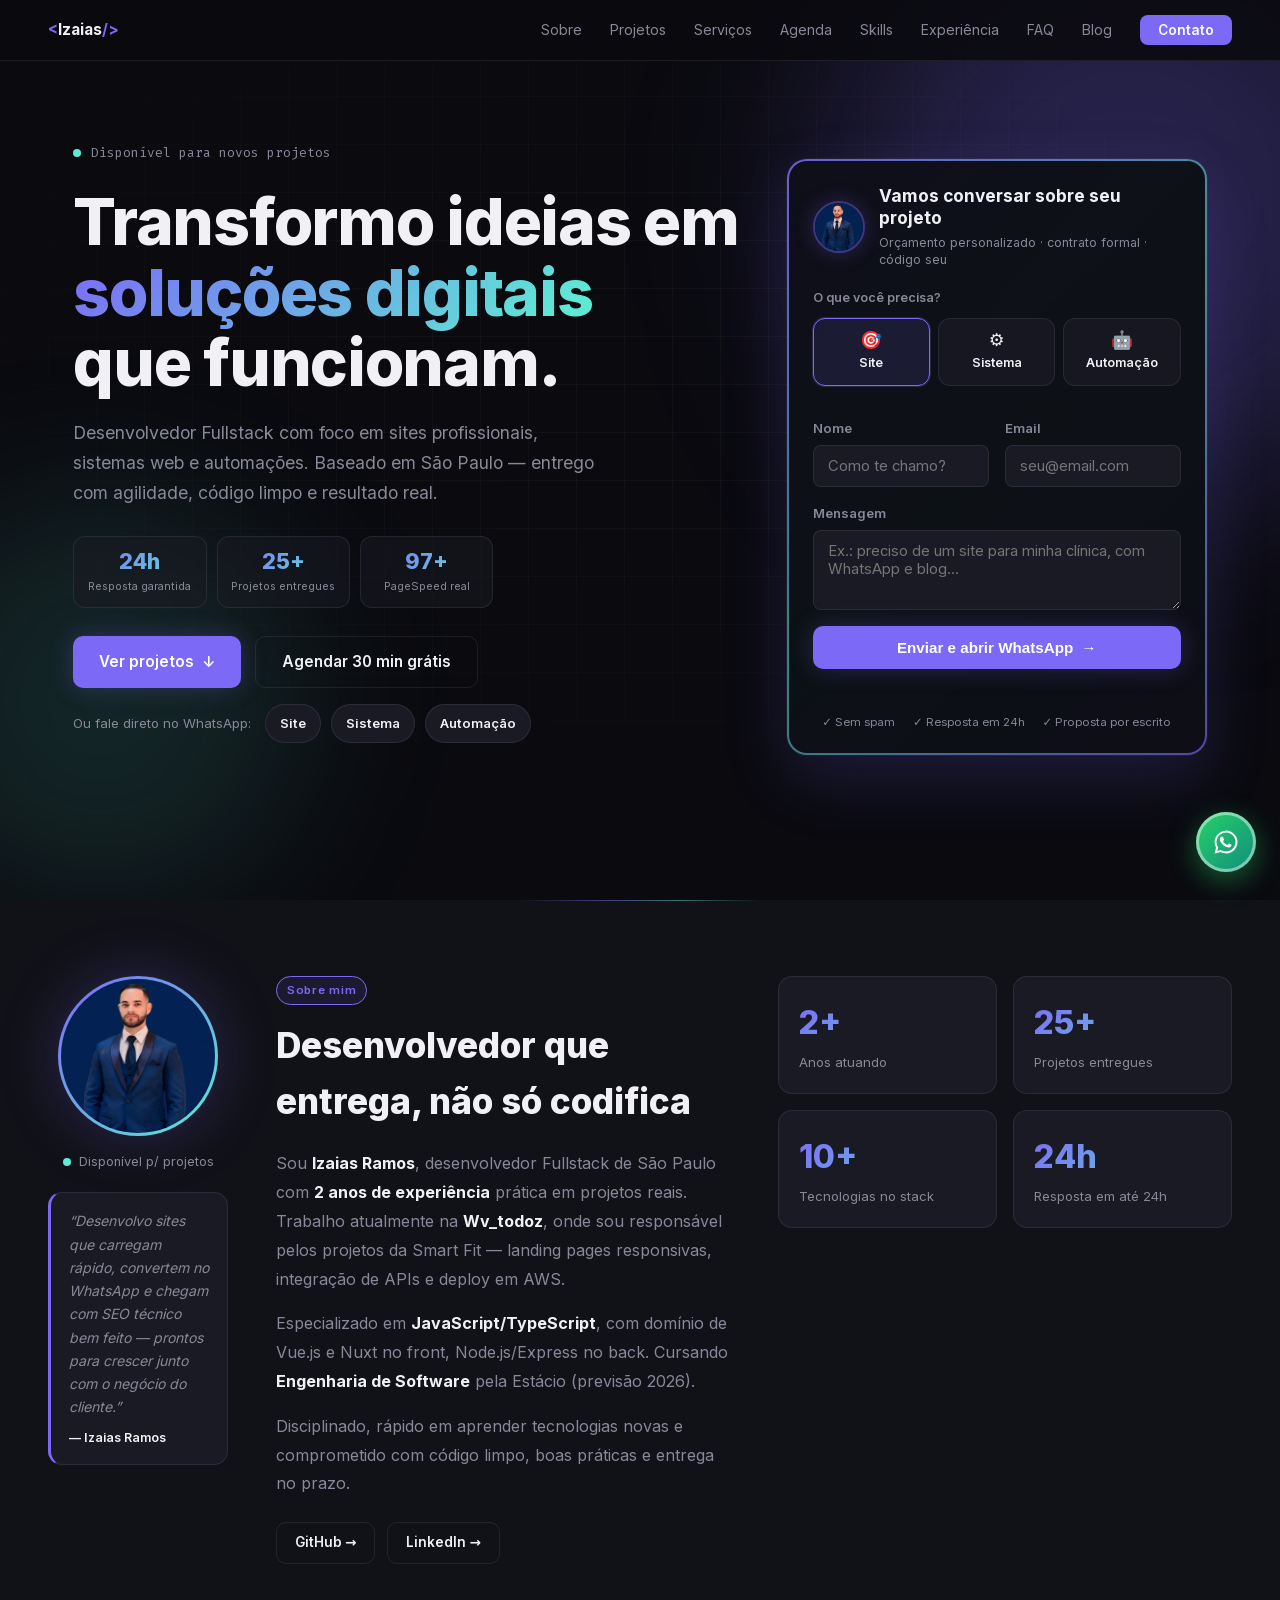
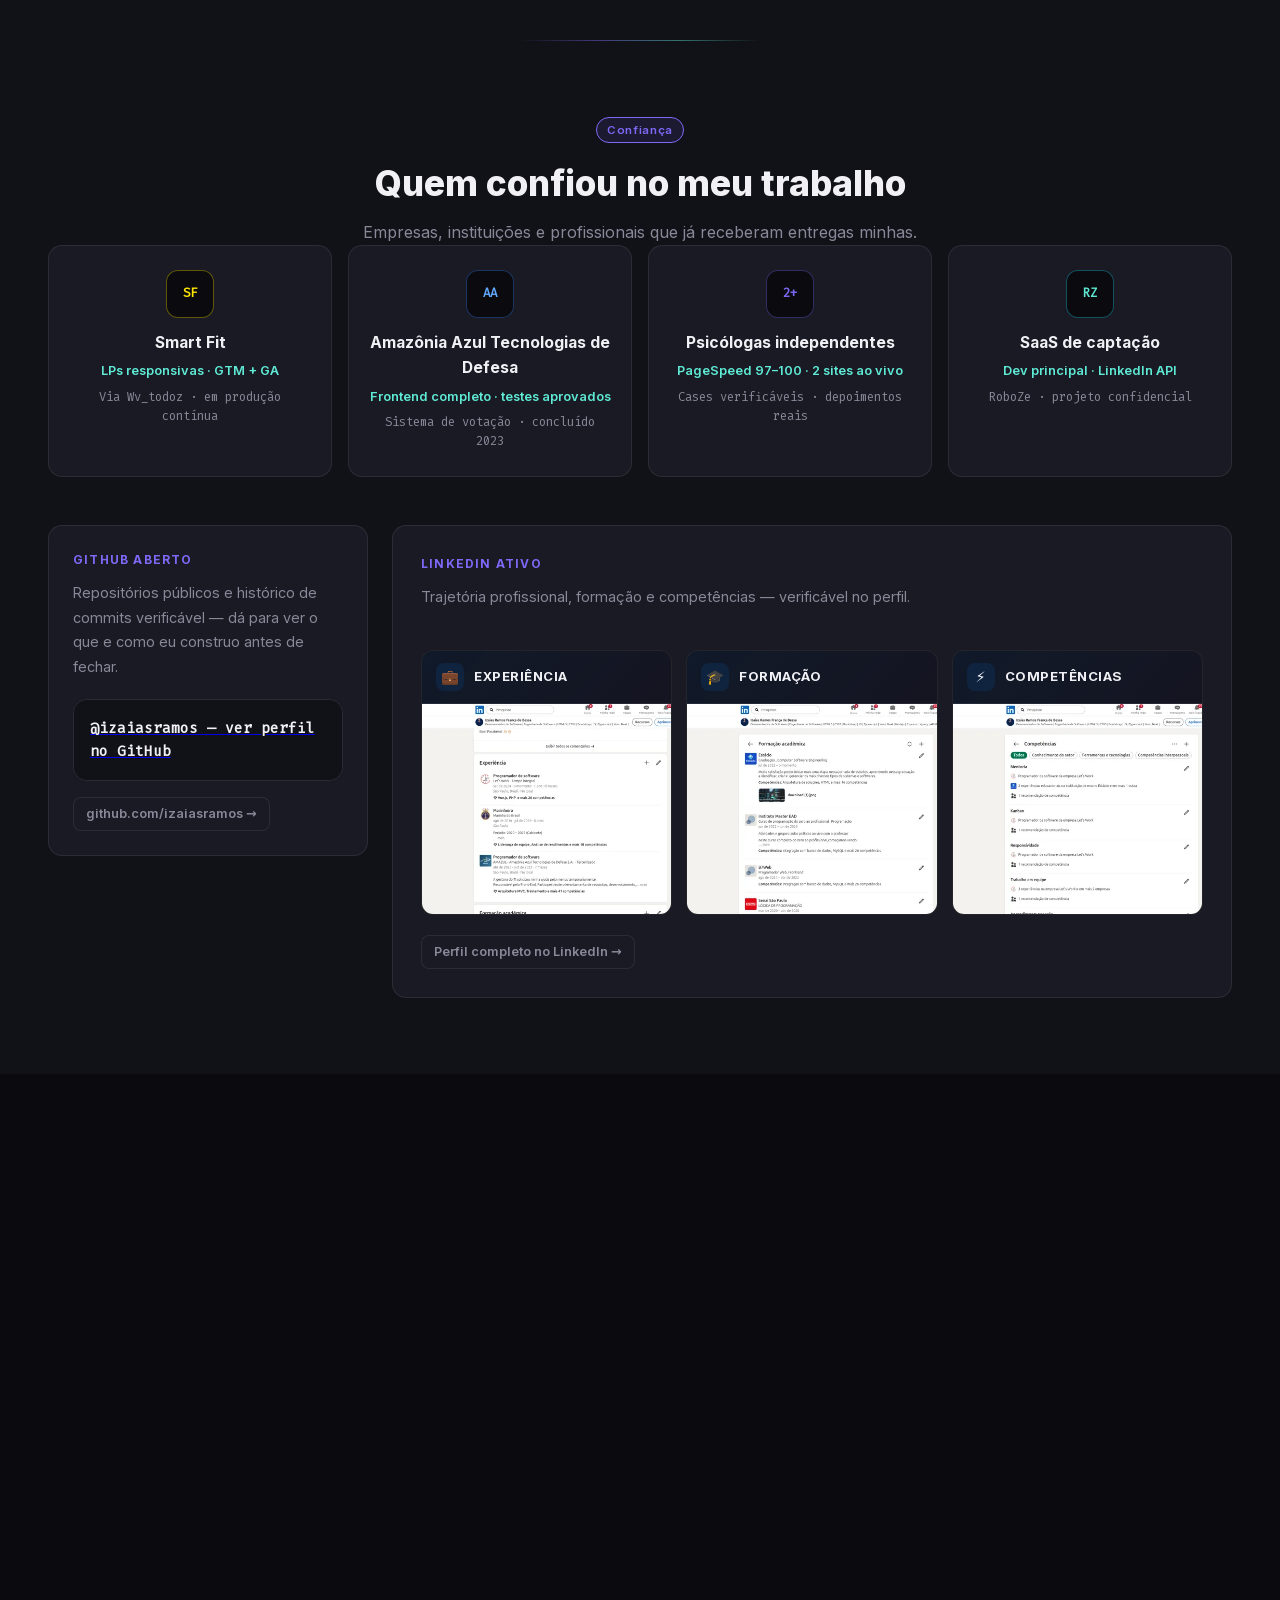
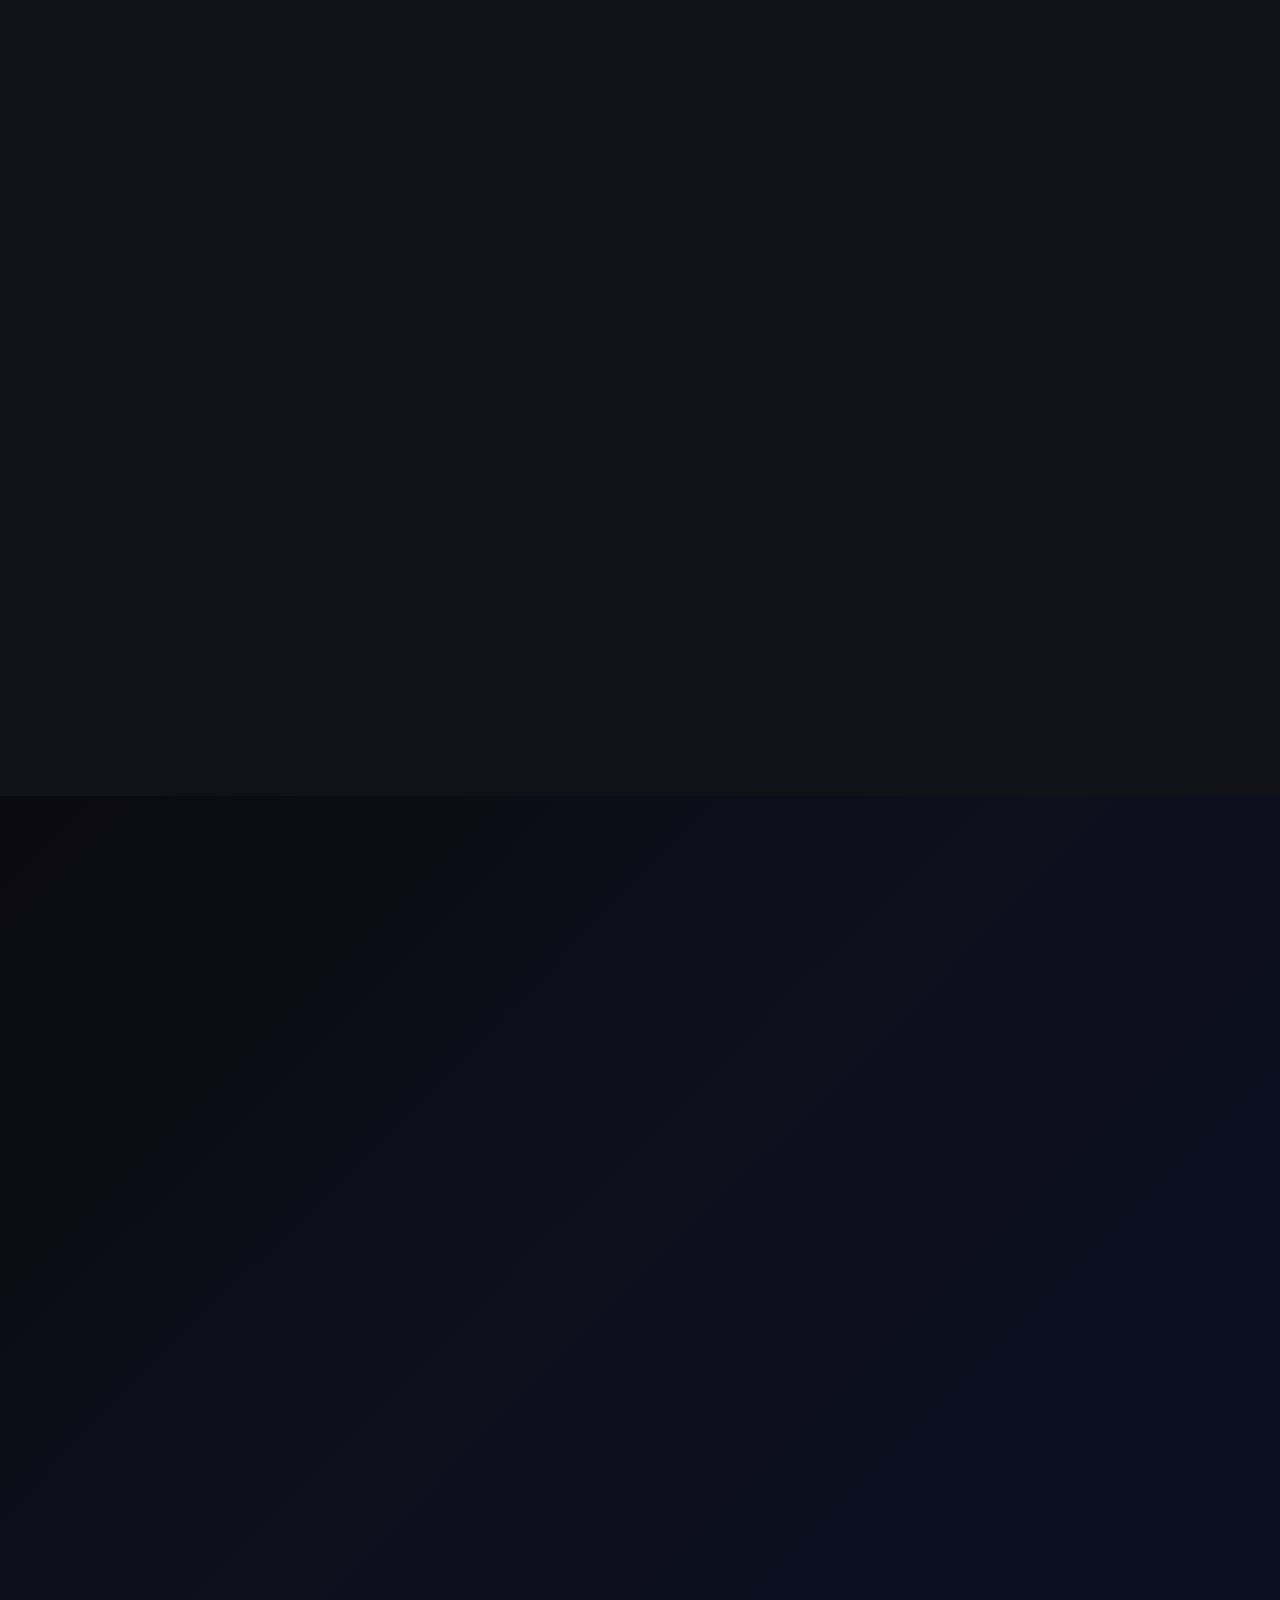
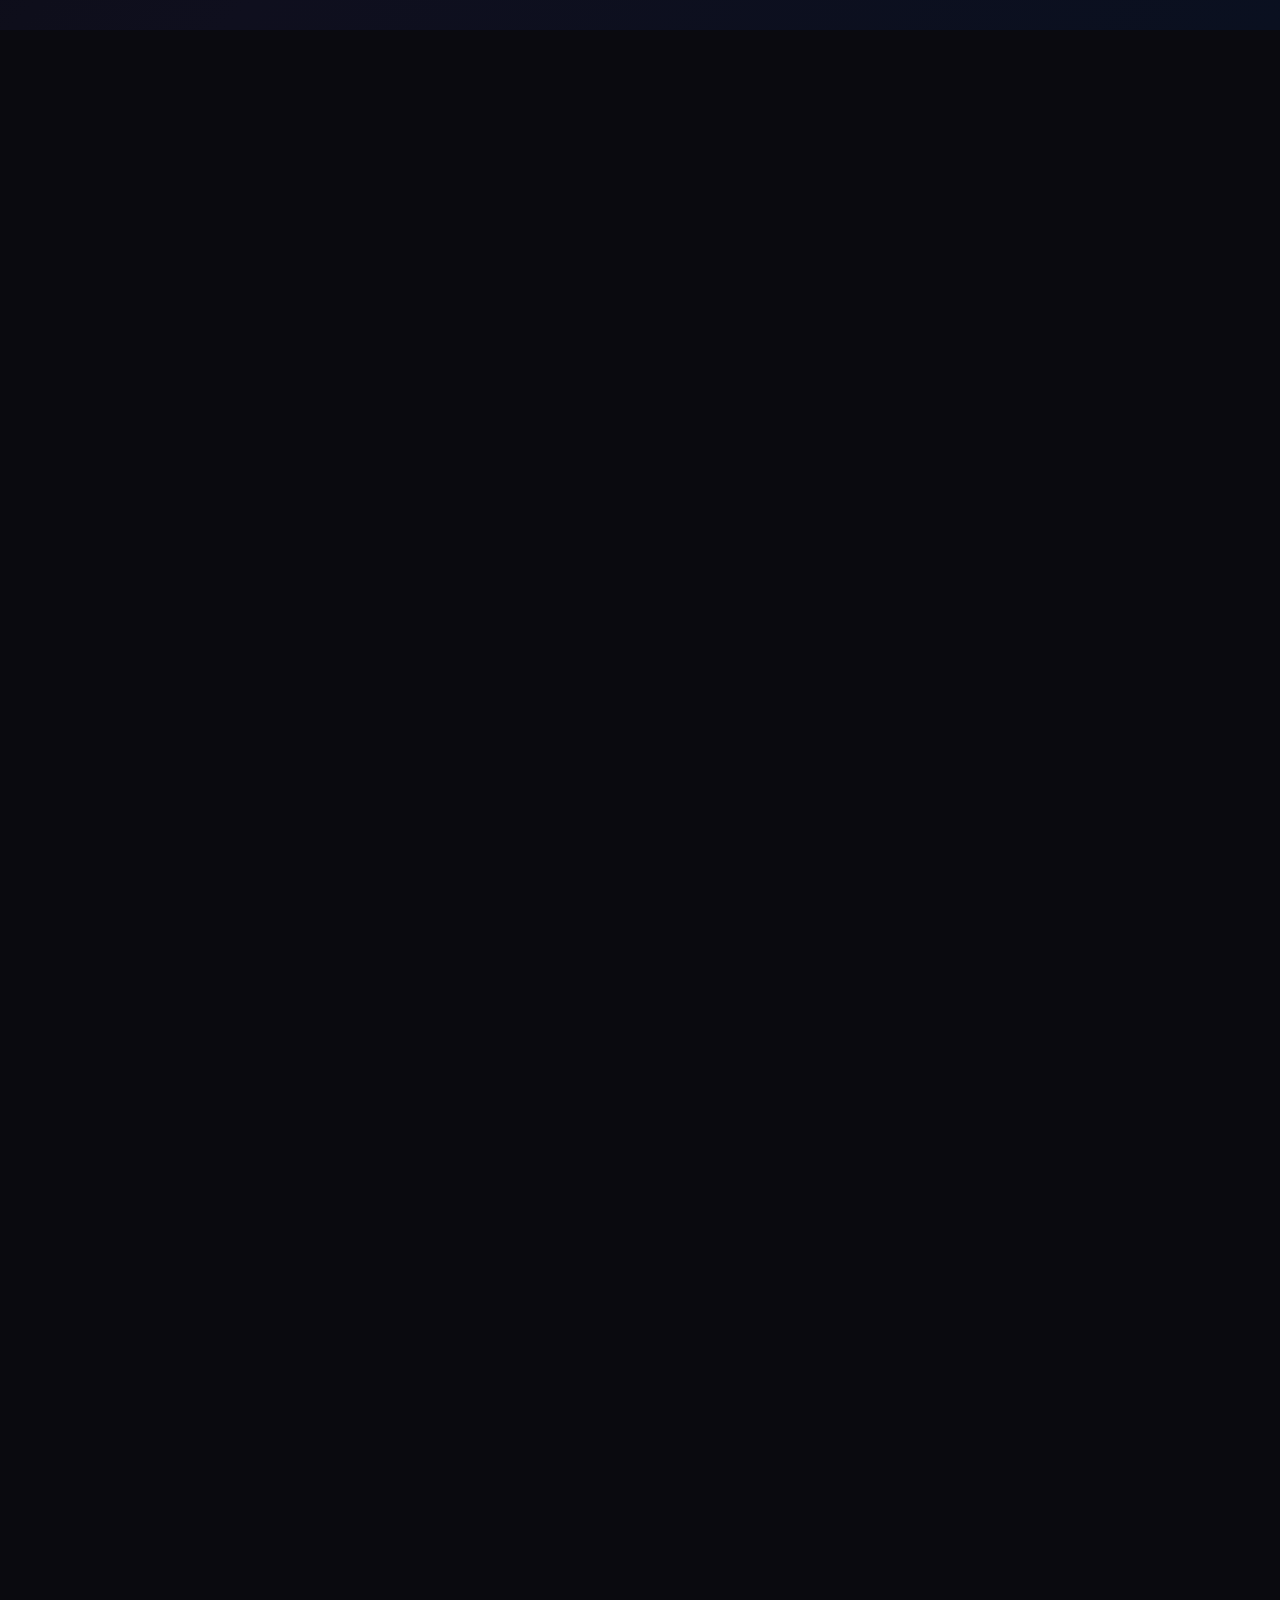
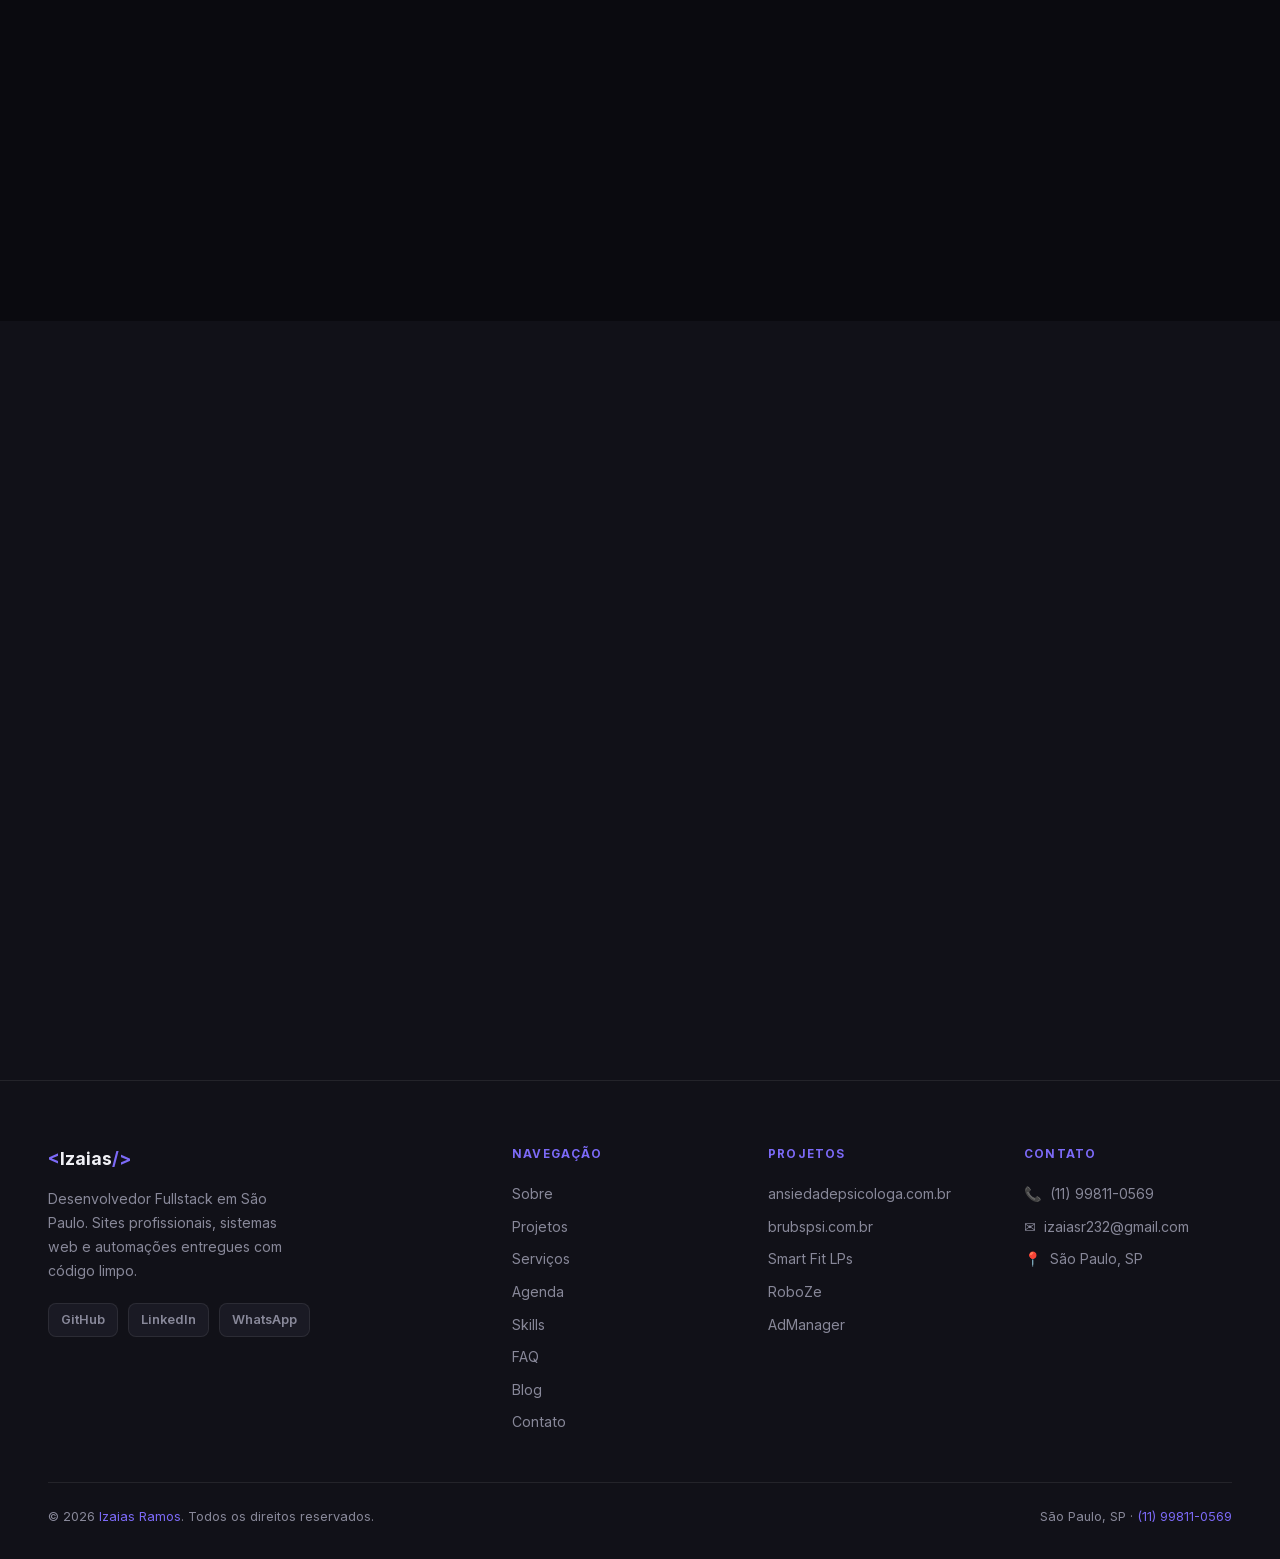
==== commit 04fd0d8c: "feat: enhance site interactivity with scroll progress and animated counters - Added a scroll progres" ====
--- a/index.html
+++ b/index.html
@@ -228,6 +228,8 @@
 
 <body>
 
+  <div class="scroll-progress" id="scrollProgress" aria-hidden="true"></div>
+
   <!-- Mobile Nav Overlay -->
   <div class="mobile-nav" id="mobileNav" aria-hidden="true" inert>
     <ul>
@@ -293,15 +295,15 @@
 
           <div class="hero-proof">
             <div class="hero-proof-item">
-              <div class="hero-proof-num">24h</div>
+              <div class="hero-proof-num count-up" data-value="24" data-suffix="h">24h</div>
               <div class="hero-proof-label">Resposta garantida</div>
             </div>
             <div class="hero-proof-item">
-              <div class="hero-proof-num">25+</div>
+              <div class="hero-proof-num count-up" data-value="25" data-suffix="+">25+</div>
               <div class="hero-proof-label">Projetos entregues</div>
             </div>
             <div class="hero-proof-item">
-              <div class="hero-proof-num">97+</div>
+              <div class="hero-proof-num count-up" data-value="97" data-suffix="+">97+</div>
               <div class="hero-proof-label">PageSpeed real</div>
             </div>
           </div>
@@ -469,8 +471,10 @@
 
         <!-- Texto -->
         <div class="about-text">
-          <p class="tag accent" style="margin-bottom:16px">Sobre mim</p>
-          <h2 class="section-title" style="margin-bottom:20px">Desenvolvedor que entrega, não só codifica</h2>
+          <div class="section-header section-header--compact reveal">
+            <p class="tag accent">Sobre mim</p>
+            <h2 class="section-title">Desenvolvedor que entrega, não só codifica</h2>
+          </div>
           <p>
             Sou <strong>Izaias Ramos</strong>, desenvolvedor Fullstack de São Paulo com
             <strong>2 anos de experiência</strong> prática em projetos reais.
@@ -486,13 +490,13 @@
             Disciplinado, rápido em aprender tecnologias novas e comprometido com
             código limpo, boas práticas e entrega no prazo.
           </p>
-          <div style="margin-top:24px; display:flex; gap:12px; flex-wrap:wrap">
-            <a href="https://github.com/izaiasramos" target="_blank" rel="noopener" class="btn btn-ghost"
-              style="padding:9px 18px;font-size:.85rem" data-section="sobre" data-button="GitHub">
+          <div class="about-actions">
+            <a href="https://github.com/izaiasramos" target="_blank" rel="noopener" class="btn btn-ghost btn-sm"
+              data-section="sobre" data-button="GitHub">
               GitHub →
             </a>
             <a href="https://www.linkedin.com/in/izaias-ramosdesenvolvedor" target="_blank" rel="noopener"
-              class="btn btn-ghost" style="padding:9px 18px;font-size:.85rem" data-section="sobre"
+              class="btn btn-ghost btn-sm" data-section="sobre"
               data-button="LinkedIn">
               LinkedIn →
             </a>
@@ -501,20 +505,20 @@
 
         <!-- Stats -->
         <div class="about-stats">
-          <div class="stat-card">
-            <div class="stat-num">2+</div>
+          <div class="stat-card reveal">
+            <div class="stat-num count-up" data-value="2" data-suffix="+">2+</div>
             <div class="stat-label">Anos atuando</div>
           </div>
-          <div class="stat-card">
-            <div class="stat-num">25+</div>
+          <div class="stat-card reveal">
+            <div class="stat-num count-up" data-value="25" data-suffix="+">25+</div>
             <div class="stat-label">Projetos entregues</div>
           </div>
-          <div class="stat-card">
-            <div class="stat-num">10+</div>
+          <div class="stat-card reveal">
+            <div class="stat-num count-up" data-value="10" data-suffix="+">10+</div>
             <div class="stat-label">Tecnologias no stack</div>
           </div>
-          <div class="stat-card">
-            <div class="stat-num">24h</div>
+          <div class="stat-card reveal">
+            <div class="stat-num count-up" data-value="24" data-suffix="h">24h</div>
             <div class="stat-label">Resposta em até 24h</div>
           </div>
         </div>
@@ -526,34 +530,34 @@
   <!-- TRUST BLOCK -->
   <section id="trust">
     <div class="container">
-      <div class="reveal" style="text-align:center;max-width:680px;margin:0 auto 48px">
-        <p class="tag accent" style="margin-bottom:12px">Confiança</p>
+      <div class="section-header section-header--center section-header--narrow section-header--no-sub reveal">
+        <p class="tag accent">Confiança</p>
         <h2 class="section-title">Quem confiou no meu trabalho</h2>
-        <p class="section-sub" style="margin-bottom:0">
+        <p class="section-sub">
           Empresas, instituições e profissionais que já receberam entregas minhas.
         </p>
       </div>
 
-      <div class="trust-clients reveal">
-        <div class="trust-client-card">
+      <div class="trust-clients">
+        <div class="trust-client-card reveal">
           <div class="client-mark client-mark--smartfit" aria-hidden="true">SF</div>
           <div class="trust-client-name">Smart Fit</div>
           <div class="trust-client-stat">LPs responsivas · GTM + GA</div>
           <div class="trust-client-tag">Via Wv_todoz · em produção contínua</div>
         </div>
-        <div class="trust-client-card">
+        <div class="trust-client-card reveal">
           <div class="client-mark client-mark--amazonia" aria-hidden="true">AA</div>
           <div class="trust-client-name">Amazônia Azul Tecnologias de Defesa</div>
           <div class="trust-client-stat">Frontend completo · testes aprovados</div>
           <div class="trust-client-tag">Sistema de votação · concluído 2023</div>
         </div>
-        <div class="trust-client-card">
+        <div class="trust-client-card reveal">
           <div class="client-mark client-mark--psi" aria-hidden="true">2+</div>
           <div class="trust-client-name">Psicólogas independentes</div>
           <div class="trust-client-stat">PageSpeed 97–100 · 2 sites ao vivo</div>
           <div class="trust-client-tag">Cases verificáveis · depoimentos reais</div>
         </div>
-        <div class="trust-client-card">
+        <div class="trust-client-card reveal">
           <div class="client-mark client-mark--robozee" aria-hidden="true">RZ</div>
           <div class="trust-client-name">SaaS de captação</div>
           <div class="trust-client-stat">Dev principal · LinkedIn API</div>
@@ -585,59 +589,73 @@
         </div>
 
         <div class="trust-meta-card trust-meta-card--linkedin">
-          <p class="trust-meta-title">LinkedIn ativo</p>
-          <p class="trust-meta-desc">
-            Trajetória profissional, formação e competências — verificável no perfil.
-          </p>
+          <div class="trust-linkedin-head">
+            <p class="trust-meta-title">LinkedIn ativo</p>
+            <p class="trust-meta-desc">
+              Trajetória profissional, formação e competências — verificável no perfil.
+            </p>
+          </div>
           <div class="trust-linkedin-gallery">
-            <figure class="trust-linkedin-shot">
-              <figcaption>Experiência</figcaption>
+            <article class="trust-li-card reveal">
+              <div class="trust-li-card-head">
+                <span class="trust-li-card-icon" aria-hidden="true">💼</span>
+                <h4 class="trust-li-card-title">Experiência</h4>
+              </div>
               <a href="https://www.linkedin.com/in/izaias-ramosdesenvolvedor" target="_blank" rel="noopener"
-                class="trust-proof-link" data-section="trust" data-button="LinkedIn Experiencia"
+                class="trust-li-card-media trust-proof-link" data-section="trust" data-button="LinkedIn Experiencia"
                 aria-label="Ver seção Experiência no LinkedIn de Izaias Ramos">
                 <picture>
                   <source
                     srcset="assets/img/experiencia-linkedin-480w.webp 480w, assets/img/experiencia-linkedin-540w.webp 540w, assets/img/experiencia-linkedin-768w.webp 768w, assets/img/experiencia-linkedin-1020w.webp 1020w"
-                    sizes="(max-width: 680px) min(calc(100vw - 104px), 872px), 872px"
+                    sizes="(max-width: 680px) min(calc(100vw - 104px), 872px), (max-width: 1100px) min(calc(50vw - 80px), 420px), 320px"
                     type="image/webp" />
                   <img src="assets/img/experiencia-linkedin.png"
                     alt="Print da seção Experiência do LinkedIn — Let's Work, Amazônia Azul e Marinha do Brasil"
                     class="trust-proof-img" loading="lazy" fetchpriority="low" width="1020" height="873" decoding="async">
                 </picture>
+                <span class="trust-li-card-overlay">Ver no LinkedIn ↗</span>
               </a>
-            </figure>
-            <figure class="trust-linkedin-shot">
-              <figcaption>Formação acadêmica</figcaption>
+            </article>
+            <article class="trust-li-card reveal">
+              <div class="trust-li-card-head">
+                <span class="trust-li-card-icon" aria-hidden="true">🎓</span>
+                <h4 class="trust-li-card-title">Formação</h4>
+              </div>
               <a href="https://www.linkedin.com/in/izaias-ramosdesenvolvedor" target="_blank" rel="noopener"
-                class="trust-proof-link" data-section="trust" data-button="LinkedIn Formacao"
+                class="trust-li-card-media trust-proof-link" data-section="trust" data-button="LinkedIn Formacao"
                 aria-label="Ver formação acadêmica no LinkedIn de Izaias Ramos">
                 <picture>
                   <source
                     srcset="assets/img/formacao-academica-linkedin-480w.webp 480w, assets/img/formacao-academica-linkedin-540w.webp 540w, assets/img/formacao-academica-linkedin-768w.webp 768w, assets/img/formacao-academica-linkedin-1020w.webp 1020w"
-                    sizes="(max-width: 680px) min(calc(100vw - 104px), 872px), 872px"
+                    sizes="(max-width: 680px) min(calc(100vw - 104px), 872px), (max-width: 1100px) min(calc(50vw - 80px), 420px), 320px"
                     type="image/webp" />
                   <img src="assets/img/formacao-academica-linkedin.png"
                     alt="Print da formação acadêmica no LinkedIn — Estácio, Instituto Master, B7Web e Senai"
                     class="trust-proof-img" loading="lazy" fetchpriority="low" width="1020" height="873" decoding="async">
                 </picture>
+                <span class="trust-li-card-overlay">Ver no LinkedIn ↗</span>
               </a>
-            </figure>
-            <figure class="trust-linkedin-shot">
-              <figcaption>Competências</figcaption>
+            </article>
+            <article class="trust-li-card reveal">
+              <div class="trust-li-card-head">
+                <span class="trust-li-card-icon" aria-hidden="true">⚡</span>
+                <h4 class="trust-li-card-title">Competências</h4>
+              </div>
               <a href="https://www.linkedin.com/in/izaias-ramosdesenvolvedor" target="_blank" rel="noopener"
-                class="trust-proof-link" data-section="trust" data-button="LinkedIn Competencias"
+                class="trust-li-card-media trust-proof-link" data-section="trust" data-button="LinkedIn Competencias"
                 aria-label="Ver competências no LinkedIn de Izaias Ramos">
                 <picture>
                   <source
                     srcset="assets/img/competencia-linkedin-480w.webp 480w, assets/img/competencia-linkedin-540w.webp 540w, assets/img/competencia-linkedin-768w.webp 768w, assets/img/competencia-linkedin-1020w.webp 1020w"
-                    sizes="(max-width: 680px) min(calc(100vw - 104px), 872px), 872px"
+                    sizes="(max-width: 680px) min(calc(100vw - 104px), 872px), (max-width: 1100px) min(calc(50vw - 80px), 420px), 320px"
                     type="image/webp" />
                   <img src="assets/img/competencia-linkedin.png"
                     alt="Print das competências no LinkedIn — Vue.js, responsividade, trabalho em equipe e mais"
                     class="trust-proof-img" loading="lazy" fetchpriority="low" width="1020" height="873" decoding="async">
                 </picture>
+                <span class="trust-li-card-overlay">Ver no LinkedIn ↗</span>
               </a>
-            </figure>
+            </article>
           </div>
           <div class="trust-meta-tags">
             <a href="https://www.linkedin.com/in/izaias-ramosdesenvolvedor" target="_blank" rel="noopener"
@@ -653,8 +671,8 @@
   <!-- PROJECTS -->
   <section id="projects">
     <div class="container">
-      <div class="reveal">
-        <p class="tag teal" style="margin-bottom:12px">Portfólio</p>
+      <div class="section-header reveal">
+        <p class="tag teal">Portfólio</p>
         <h2 class="section-title">Projetos que entreguei</h2>
         <p class="section-sub">Sites e sistemas construídos do zero ou modernizados.</p>
       </div>
@@ -822,8 +840,8 @@
   <!-- SERVICES -->
   <section id="services">
     <div class="container">
-      <div class="reveal">
-        <p class="tag accent" style="margin-bottom:12px">Como posso te ajudar</p>
+      <div class="section-header reveal">
+        <p class="tag accent">Como posso te ajudar</p>
         <h2 class="section-title">Serviços e pacotes</h2>
         <p class="section-sub">Soluções pensadas para pequenos negócios que precisam de presença digital sólida
           e processos automatizados.</p>
@@ -831,9 +849,12 @@
       <div class="services-grid">
 
         <div class="service-card reveal">
-          <div class="service-icon">🎯</div>
+          <div class="service-icon" aria-hidden="true">🎯</div>
           <h3 class="service-name">Site Profissional</h3>
-          <div class="service-price">a partir de R$ 450</div>
+          <div class="service-price">
+            <span class="service-price-from">a partir de</span>
+            <span class="service-price-value">R$ 450</span>
+          </div>
           <p class="service-desc">
             Landing page ou site institucional otimizado para conversão, com SEO técnico incluído.
             Ideal para profissionais autônomos e pequenos negócios que precisam de presença digital com credibilidade.
@@ -857,9 +878,12 @@
 
         <div class="service-card featured reveal">
           <div class="service-card-badge">Mais procurado</div>
-          <div class="service-icon">🛠️</div>
+          <div class="service-icon" aria-hidden="true">🛠️</div>
           <h3 class="service-name">Sistema Web Sob Medida</h3>
-          <div class="service-price">orçamento personalizado</div>
+          <div class="service-price">
+            <span class="service-price-from">investimento</span>
+            <span class="service-price-value">sob medida</span>
+          </div>
           <p class="service-desc">
             Aplicações web completas: dashboards, áreas administrativas, CRMs simples, painéis de gestão.
             Construído com tecnologias modernas e arquitetura preparada para crescer.
@@ -882,9 +906,12 @@
         </div>
 
         <div class="service-card reveal">
-          <div class="service-icon">🤖</div>
+          <div class="service-icon" aria-hidden="true">🤖</div>
           <h3 class="service-name">Automação & Consultoria</h3>
-          <div class="service-price">por hora ou pacote</div>
+          <div class="service-price">
+            <span class="service-price-from">modelo</span>
+            <span class="service-price-value">hora ou pacote</span>
+          </div>
           <p class="service-desc">
             Automatize tarefas repetitivas, integre sistemas e ganhe horas de volta no seu dia.
             Ideal para empresas que perdem tempo com processos manuais entre planilhas, e-mails e ferramentas.
@@ -913,8 +940,8 @@
   <!-- AGENDA -->
   <section id="agenda">
     <div class="container">
-      <div class="reveal" style="text-align:center">
-        <p class="tag accent" style="margin-bottom:12px">Sem compromisso</p>
+      <div class="section-header section-header--center reveal">
+        <p class="tag accent">Sem compromisso</p>
         <h2 class="section-title">Agende uma conversa grátis</h2>
         <p class="section-sub">30 minutos para entender o seu projeto e ver como posso ajudar. Sem enrolação, sem
           pressão.</p>
@@ -951,8 +978,8 @@
   <!-- SKILLS -->
   <section id="skills">
     <div class="container">
-      <div class="reveal">
-        <p class="tag accent" style="margin-bottom:12px">Tecnologias</p>
+      <div class="section-header reveal">
+        <p class="tag accent">Tecnologias</p>
         <h2 class="section-title">Stack & Ferramentas</h2>
         <p class="section-sub">O que uso no dia a dia para construir e entregar.</p>
       </div>
@@ -1028,9 +1055,9 @@
 
   <!-- EXPERIENCE -->
   <section id="experience">
-    <div class="container" style="position:relative;z-index:1">
-      <div class="reveal">
-        <p class="tag teal" style="margin-bottom:12px">Trajetória</p>
+    <div class="container">
+      <div class="section-header reveal">
+        <p class="tag teal">Trajetória</p>
         <h2 class="section-title">Experiência Profissional</h2>
         <p class="section-sub">De sistemas militares a grandes marcas do varejo.</p>
       </div>
@@ -1041,13 +1068,13 @@
           <div class="timeline-role">Programador Fullstack</div>
           <div class="timeline-company">Wv_todoz — Empresa de Tecnologia · São Paulo, SP</div>
           <ul class="timeline-bullets">
-            <li>Responsável pelos projetos <strong style="color:var(--ink)">Smart Fit</strong>: landing pages
+            <li>Responsável pelos projetos <strong>Smart Fit</strong>: landing pages
               responsivas integradas com APIs, validações e boas práticas front-end</li>
             <li>Integração de APIs externas para validação de dados e sistemas terceiros</li>
-            <li>Configuração de <strong style="color:var(--ink)">GTM e Google Analytics</strong> para rastreamento de
+            <li>Configuração de <strong>GTM e Google Analytics</strong> para rastreamento de
               eventos</li>
-            <li>Deploy e gerenciamento de arquivos em <strong style="color:var(--ink)">AWS S3</strong></li>
-            <li>Desenvolvimento de feature complexa: integração com <strong style="color:var(--ink)">LinkedIn
+            <li>Deploy e gerenciamento de arquivos em <strong>AWS S3</strong></li>
+            <li>Desenvolvimento de feature complexa: integração com <strong>LinkedIn
                 API</strong> para gerenciamento de mensagens dentro do sistema RoboZe</li>
             <li>Promovido a responsável pelo frontend por destaque em migração de framework</li>
           </ul>
@@ -1071,8 +1098,8 @@
   <!-- TESTIMONIALS -->
   <section id="testimonials">
     <div class="container">
-      <div class="reveal">
-        <p class="tag teal" style="margin-bottom:12px">Depoimentos</p>
+      <div class="section-header reveal">
+        <p class="tag teal">Depoimentos</p>
         <h2 class="section-title">O que dizem os clientes</h2>
         <p class="section-sub">Feedback real de quem trabalhou comigo — citações literais do WhatsApp e métricas verificáveis do projeto.</p>
       </div>
@@ -1139,10 +1166,10 @@
   <!-- FAQ -->
   <section id="faq">
     <div class="container">
-      <div class="reveal" style="text-align:center;margin-bottom:36px">
-        <p class="tag accent" style="margin-bottom:12px;display:inline-block">Tire suas dúvidas</p>
+      <div class="section-header section-header--faq reveal">
+        <p class="tag accent">Tire suas dúvidas</p>
         <h2 class="section-title">Perguntas frequentes</h2>
-        <p class="section-sub" style="margin:0 auto;max-width:640px">Respostas diretas para as dúvidas mais comuns antes
+        <p class="section-sub">Respostas diretas para as dúvidas mais comuns antes
           de iniciar um projeto.</p>
       </div>
 
@@ -1238,7 +1265,7 @@
 
       </div>
 
-      <div style="text-align:center;margin-top:36px">
+      <div class="faq-cta">
         <a href="https://wa.me/5511998110569" target="_blank" rel="noopener" class="btn btn-primary"
           data-wa-intent="faq" data-section="faq" data-button="Tirar Duvida WhatsApp">
           <span>💬</span>
@@ -1253,8 +1280,10 @@
     <div class="container">
       <div class="contact-grid">
         <div class="contact-info reveal">
-          <p class="tag accent" style="margin-bottom:16px">Contato</p>
-          <h2 class="section-title" style="margin-bottom:16px">Vamos construir algo juntos?</h2>
+          <div class="section-header section-header--compact">
+            <p class="tag accent">Contato</p>
+            <h2 class="section-title">Vamos construir algo juntos?</h2>
+          </div>
           <p>
             Estou disponível para projetos de site, sistema web, automação ou consultoria técnica.
             Me chame pelo WhatsApp para uma conversa rápida — respondo no mesmo dia.
@@ -1272,14 +1301,14 @@
               data-wa-intent="geral" data-section="contato" data-button="WhatsApp">
               <span class="contact-link-icon">💬</span>
               <div>
-                <div style="font-size:.78rem;color:var(--muted)">WhatsApp</div>
+                <div class="contact-link-label">WhatsApp</div>
                 <div>(11) 99811-0569</div>
               </div>
             </a>
             <a href="mailto:izaiasr232@gmail.com" class="contact-link" data-section="contato" data-button="Email">
               <span class="contact-link-icon">✉️</span>
               <div>
-                <div style="font-size:.78rem;color:var(--muted)">Email</div>
+                <div class="contact-link-label">Email</div>
                 <div>izaiasr232@gmail.com</div>
               </div>
             </a>
@@ -1287,7 +1316,7 @@
               data-section="contato" data-button="GitHub">
               <span class="contact-link-icon">🐙</span>
               <div>
-                <div style="font-size:.78rem;color:var(--muted)">GitHub</div>
+                <div class="contact-link-label">GitHub</div>
                 <div>github.com/izaiasramos</div>
               </div>
             </a>
@@ -1295,7 +1324,7 @@
               class="contact-link" data-section="contato" data-button="LinkedIn">
               <span class="contact-link-icon">💼</span>
               <div>
-                <div style="font-size:.78rem;color:var(--muted)">LinkedIn</div>
+                <div class="contact-link-label">LinkedIn</div>
                 <div>izaias-ramosdesenvolvedor</div>
               </div>
             </a>
@@ -1322,7 +1351,7 @@
             <textarea id="fmsg" name="message" rows="5" placeholder="Conte um pouco sobre seu projeto..." required></textarea>
           </div>
           <input type="text" name="website" class="form-honeypot" tabindex="-1" autocomplete="off" aria-hidden="true" />
-          <button type="submit" class="btn btn-primary" style="width:100%;justify-content:center" data-section="contato"
+          <button type="submit" class="btn btn-primary btn-block" data-section="contato"
             data-button="Enviar Formulario">
             Enviar mensagem →
           </button>
--- a/assets/css/main.css
+++ b/assets/css/main.css
@@ -11,6 +11,14 @@
   --accent2: #5eead4;
   --accent-glow: rgba(124,106,247,.25);
   --radius: 14px;
+  --radius-sm: 8px;
+  --radius-md: 12px;
+  --radius-xl: 20px;
+  --shadow-card: 0 4px 24px rgba(0,0,0,.22);
+  --ease-out: cubic-bezier(.22, 1, .36, 1);
+  --duration-fast: .2s;
+  --duration-normal: .35s;
+  --card-lift: -3px;
 }
 
 html { scroll-behavior: smooth; }
@@ -40,6 +48,9 @@
 }
 .tag.accent { border-color: var(--accent); color: var(--accent); background: rgba(124,106,247,.1); }
 .tag.teal   { border-color: var(--accent2); color: var(--accent2); background: rgba(94,234,212,.1); }
+.tag { transition: border-color var(--duration-fast), box-shadow var(--duration-fast); }
+.tag:hover { box-shadow: 0 0 12px rgba(124,106,247,.15); }
+.tag.teal:hover { box-shadow: 0 0 12px rgba(94,234,212,.15); }
 
 section { padding: 76px 0; }
 
@@ -61,6 +72,49 @@
   color: var(--muted);
   font-size: 1rem;
   margin-bottom: 48px;
+}
+
+/* ── SECTION HEADER (padrão unificado) ── */
+.section-header .tag { margin-bottom: 12px; }
+.section-header .section-title { margin-bottom: 8px; }
+.section-header .section-sub { margin-bottom: 48px; }
+.section-header--center { text-align: center; }
+.section-header--center .section-sub { margin-left: auto; margin-right: auto; }
+.section-header--narrow { max-width: 680px; margin-left: auto; margin-right: auto; }
+.section-header--compact .section-title { margin-bottom: 20px; }
+.section-header--no-sub .section-sub { margin-bottom: 0; }
+.section-header--faq { text-align: center; margin-bottom: 36px; }
+.section-header--faq .tag { display: inline-block; }
+.section-header--faq .section-sub { max-width: 640px; margin: 0 auto; }
+
+/* ── SECTION DIVIDER ── */
+section[id]:not(#hero) {
+  position: relative;
+}
+section[id]:not(#hero)::before {
+  content: '';
+  position: absolute;
+  top: 0;
+  left: 50%;
+  transform: translateX(-50%);
+  width: min(240px, 50%);
+  height: 1px;
+  background: linear-gradient(90deg, transparent, rgba(124,106,247,.45), rgba(94,234,212,.45), transparent);
+  pointer-events: none;
+}
+
+/* ── SCROLL PROGRESS ── */
+.scroll-progress {
+  position: fixed;
+  top: 0;
+  left: 0;
+  right: 0;
+  height: 2px;
+  z-index: 101;
+  background: linear-gradient(90deg, var(--accent), var(--accent2));
+  transform-origin: left center;
+  transform: scaleX(0);
+  pointer-events: none;
 }
 
 /* ── NAV ── */
@@ -71,6 +125,11 @@
   background: rgba(10,10,15,.85);
   backdrop-filter: blur(14px);
   border-bottom: 1px solid var(--border);
+  transition: background var(--duration-fast), box-shadow var(--duration-fast);
+}
+nav.nav-scrolled {
+  background: rgba(10,10,15,.95);
+  box-shadow: 0 4px 24px rgba(0,0,0,.28);
 }
 .nav-inner {
   display: flex;
@@ -91,10 +150,21 @@
   text-decoration: none;
   font-size: .88rem;
   font-weight: 500;
-  transition: color .2s;
+  transition: color var(--duration-fast);
+  position: relative;
 }
 .nav-links a:hover { color: var(--ink); }
 .nav-links a.active { color: var(--ink); }
+.nav-links a.active::after {
+  content: '';
+  position: absolute;
+  bottom: -6px;
+  left: 0;
+  right: 0;
+  height: 2px;
+  border-radius: 2px;
+  background: linear-gradient(90deg, var(--accent), var(--accent2));
+}
 .nav-cta {
   background: var(--accent);
   color: #fff !important;
@@ -187,6 +257,7 @@
   filter: blur(100px);
   top: -100px; right: -150px;
   pointer-events: none;
+  animation: glowBreathe 8s ease-in-out infinite;
 }
 .hero-glow2 {
   position: absolute;
@@ -196,6 +267,11 @@
   filter: blur(80px);
   bottom: 0; left: -100px;
   pointer-events: none;
+  animation: glowBreathe 10s ease-in-out infinite reverse;
+}
+@keyframes glowBreathe {
+  0%, 100% { opacity: 1; }
+  50% { opacity: .55; }
 }
 .hero-grid-bg {
   position: absolute;
@@ -554,10 +630,16 @@
   letter-spacing: -.02em;
 }
 .hero-title .highlight {
-  background: linear-gradient(135deg, var(--accent), var(--accent2));
+  background: linear-gradient(135deg, var(--accent), var(--accent2), var(--accent));
+  background-size: 200% auto;
   -webkit-background-clip: text;
   -webkit-text-fill-color: transparent;
   background-clip: text;
+  animation: gradientShift 6s ease infinite;
+}
+@keyframes gradientShift {
+  0%, 100% { background-position: 0% center; }
+  50% { background-position: 100% center; }
 }
 .hero-desc {
   font-size: 1.1rem;
@@ -628,6 +710,9 @@
   border: 1px solid var(--border);
 }
 .btn-ghost:hover { border-color: var(--accent); color: var(--accent); background: rgba(124,106,247,.07); }
+.btn-sm { padding: 9px 18px; font-size: .85rem; }
+.btn-block { width: 100%; justify-content: center; }
+.about-actions { margin-top: 24px; display: flex; gap: 12px; flex-wrap: wrap; }
 
 .hero-stack {
   margin-top: 56px;
@@ -714,7 +799,11 @@
   border: 1px solid var(--border);
   border-radius: var(--radius);
   padding: 20px;
-}
+  position: relative;
+  overflow: hidden;
+  transition: border-color var(--duration-fast), transform var(--duration-fast);
+}
+.stat-card:hover { border-color: var(--accent); transform: translateY(var(--card-lift)); }
 .stat-num {
   font-size: 2rem;
   font-weight: 800;
@@ -749,9 +838,11 @@
   border-radius: var(--radius);
   padding: 24px 20px;
   text-align: center;
-  transition: border-color .2s, transform .2s;
-}
-.trust-client-card:hover { border-color: var(--accent); transform: translateY(-3px); }
+  position: relative;
+  overflow: hidden;
+  transition: border-color var(--duration-fast), transform var(--duration-fast);
+}
+.trust-client-card:hover { border-color: var(--accent); transform: translateY(var(--card-lift)); }
 .client-mark {
   width: 48px;
   height: 48px;
@@ -802,37 +893,42 @@
   flex-direction: column;
 }
 .trust-meta-grid--proofs {
-  display: flex;
-  flex-direction: column;
-  align-items: center;
+  display: grid;
+  grid-template-columns: 1fr;
   gap: 28px;
+  align-items: start;
 }
 .trust-meta-grid--proofs .trust-meta-card {
   width: 100%;
-  max-width: 920px;
-  text-align: center;
-  align-items: center;
+  max-width: none;
+  text-align: left;
+  align-items: stretch;
 }
 .trust-meta-grid--proofs .trust-meta-card--github {
-  max-width: 440px;
+  max-width: none;
 }
 .trust-meta-grid--proofs .trust-meta-desc {
   flex: none;
   margin-bottom: 20px;
 }
 .trust-meta-grid--proofs .trust-meta-tags {
-  justify-content: center;
+  justify-content: flex-start;
   width: 100%;
 }
-.trust-meta-grid--proofs .trust-proof-link,
-.trust-meta-grid--proofs .trust-linkedin-gallery {
+.trust-meta-grid--proofs .trust-proof-link--github {
   width: 100%;
 }
 .trust-meta-grid--proofs .trust-github-preview {
-  justify-content: center;
-}
-.trust-meta-grid--proofs .trust-linkedin-shot figcaption {
-  text-align: center;
+  justify-content: flex-start;
+}
+@media (min-width: 960px) {
+  .trust-meta-grid--proofs {
+    grid-template-columns: minmax(260px, 320px) 1fr;
+    gap: 24px;
+  }
+  .trust-meta-grid--proofs .trust-meta-card--linkedin {
+    padding: 28px;
+  }
 }
 .trust-meta-title {
   font-size: .75rem;
@@ -887,28 +983,120 @@
 }
 
 .trust-linkedin-gallery {
+  display: grid;
+  grid-template-columns: 1fr;
+  gap: 16px;
+  width: 100%;
+}
+@media (min-width: 680px) {
+  .trust-linkedin-gallery {
+    grid-template-columns: repeat(2, 1fr);
+  }
+  .trust-linkedin-gallery .trust-li-card:last-child {
+    grid-column: 1 / -1;
+    max-width: 420px;
+    margin-inline: auto;
+    width: 100%;
+  }
+}
+@media (min-width: 1100px) {
+  .trust-linkedin-gallery {
+    grid-template-columns: repeat(3, 1fr);
+    gap: 14px;
+  }
+  .trust-linkedin-gallery .trust-li-card:last-child {
+    grid-column: auto;
+    max-width: none;
+    margin-inline: 0;
+  }
+}
+.trust-linkedin-head {
+  margin-bottom: 20px;
+}
+.trust-li-card {
+  background: var(--bg2);
+  border: 1px solid var(--border);
+  border-radius: var(--radius-md);
+  overflow: hidden;
   display: flex;
   flex-direction: column;
-  gap: 0;
-}
-.trust-linkedin-shot {
+  transition: border-color var(--duration-fast), transform var(--duration-fast), box-shadow var(--duration-fast);
+}
+.trust-li-card:hover {
+  border-color: rgba(10, 102, 194, .45);
+  transform: translateY(var(--card-lift));
+  box-shadow: 0 8px 28px rgba(10, 102, 194, .12);
+}
+.trust-li-card-head {
+  display: flex;
+  align-items: center;
+  gap: 10px;
+  padding: 12px 14px;
+  border-bottom: 1px solid var(--border);
+  background: linear-gradient(135deg, rgba(10, 102, 194, .1), rgba(124, 106, 247, .04));
+}
+.trust-li-card-icon {
+  width: 28px;
+  height: 28px;
+  border-radius: 8px;
+  display: flex;
+  align-items: center;
+  justify-content: center;
+  font-size: .9rem;
+  background: rgba(10, 102, 194, .15);
+  flex-shrink: 0;
+}
+.trust-li-card-title {
+  font-size: .82rem;
+  font-weight: 700;
+  letter-spacing: .04em;
+  text-transform: uppercase;
+  color: var(--ink);
   margin: 0;
 }
-.trust-linkedin-shot + .trust-linkedin-shot {
-  margin-top: 36px;
-  padding-top: 32px;
-  border-top: 1px solid var(--border);
-}
-.trust-linkedin-shot figcaption {
-  font-size: .8rem;
+.trust-li-card-media {
+  position: relative;
+  display: block;
+  overflow: hidden;
+  border: none;
+  border-radius: 0;
+  margin: 0;
+  transform: none;
+}
+.trust-li-card-media:hover { transform: none; }
+.trust-li-card-media .trust-proof-img {
+  width: 100%;
+  max-width: none;
+  height: 210px;
+  object-fit: cover;
+  object-position: top center;
+  margin: 0;
+  transition: transform .45s var(--ease-out);
+}
+.trust-li-card-media:hover .trust-proof-img {
+  transform: scale(1.04);
+}
+.trust-li-card-overlay {
+  position: absolute;
+  inset: 0;
+  display: flex;
+  align-items: flex-end;
+  justify-content: center;
+  padding-bottom: 14px;
+  font-size: .78rem;
   font-weight: 700;
-  letter-spacing: .08em;
-  text-transform: uppercase;
-  color: var(--accent2);
-  margin-bottom: 14px;
-}
-.trust-linkedin-shot .trust-proof-link {
-  margin-top: 0;
+  color: #fff;
+  background: linear-gradient(to top, rgba(10, 10, 15, .88) 0%, transparent 55%);
+  opacity: 0;
+  transition: opacity var(--duration-fast);
+}
+.trust-li-card-media:hover .trust-li-card-overlay,
+.trust-li-card-media:focus-visible .trust-li-card-overlay {
+  opacity: 1;
+}
+.trust-meta-card--linkedin .trust-meta-tags {
+  margin-top: 20px;
+  padding-top: 0;
 }
 .trust-github-preview {
   display: flex;
@@ -972,11 +1160,12 @@
   border: 1px solid var(--border);
   border-radius: var(--radius);
   overflow: hidden;
-  transition: border-color .2s, transform .2s;
+  position: relative;
+  transition: border-color var(--duration-fast), transform var(--duration-fast);
 }
 .project-card:hover {
   border-color: var(--accent);
-  transform: translateY(-4px);
+  transform: translateY(var(--card-lift));
 }
 .project-preview {
   width: 100%;
@@ -1042,9 +1231,33 @@
 }
 .services-grid {
   display: grid;
-  /* grid-template-columns: repeat(auto-fit, minmax(300px, 1fr)); */
-  gap: 24px;
-  position: relative;
+  grid-template-columns: 1fr;
+  gap: 20px;
+  position: relative;
+}
+@media (min-width: 720px) {
+  .services-grid {
+    grid-template-columns: repeat(2, 1fr);
+    gap: 20px;
+  }
+  .services-grid .service-card:last-child {
+    grid-column: 1 / -1;
+    max-width: 520px;
+    margin-inline: auto;
+    width: 100%;
+  }
+}
+@media (min-width: 1024px) {
+  .services-grid {
+    grid-template-columns: repeat(3, 1fr);
+    gap: 18px;
+    align-items: stretch;
+  }
+  .services-grid .service-card:last-child {
+    grid-column: auto;
+    max-width: none;
+    margin-inline: 0;
+  }
 }
 .service-card {
   display: flex;
@@ -1052,29 +1265,69 @@
   background: var(--bg2);
   border: 1px solid var(--border);
   border-radius: var(--radius);
-  padding: 28px;
-  transition: border-color .2s, transform .2s;
-}
-.service-card:hover { border-color: var(--accent); transform: translateY(-4px); }
-.service-card.featured { border-color: var(--accent); box-shadow: 0 0 36px var(--accent-glow); }
+  padding: 26px 24px;
+  position: relative;
+  overflow: hidden;
+  transition: border-color var(--duration-fast), transform var(--duration-fast), box-shadow var(--duration-fast);
+}
+.service-card:hover { border-color: var(--accent); transform: translateY(var(--card-lift)); }
+.service-card.featured {
+  border-color: var(--accent);
+  background: linear-gradient(180deg, rgba(124,106,247,.08) 0%, var(--bg2) 45%);
+  box-shadow: 0 0 36px var(--accent-glow);
+}
+@media (min-width: 1024px) {
+  .service-card.featured {
+    box-shadow: 0 12px 48px rgba(124,106,247,.18), 0 0 0 1px rgba(124,106,247,.35);
+  }
+}
 .service-card-badge {
-  align-self: flex-start;
-  font-size: .68rem;
+  position: absolute;
+  top: 0;
+  left: 50%;
+  transform: translateX(-50%);
+  font-size: .65rem;
   font-weight: 700;
   letter-spacing: .08em;
   text-transform: uppercase;
-  color: var(--accent2);
+  color: #fff;
+  background: linear-gradient(135deg, var(--accent), var(--accent2));
+  padding: 5px 14px;
+  border-radius: 0 0 10px 10px;
+  margin-bottom: 0;
+}
+.service-card.featured { padding-top: 36px; }
+.service-icon { font-size: 1.75rem; margin-bottom: 10px; line-height: 1; }
+.service-name { font-size: 1.12rem; font-weight: 700; margin-bottom: 12px; line-height: 1.25; }
+.service-price {
+  display: flex;
+  flex-direction: column;
+  gap: 2px;
   margin-bottom: 14px;
-}
-.service-icon { font-size: 2rem; margin-bottom: 12px; }
-.service-name { font-size: 1.2rem; font-weight: 700; margin-bottom: 8px; }
-.service-price {
-  font-family: 'Fira Code', monospace;
-  font-size: .82rem;
-  color: var(--accent2);
-  margin-bottom: 16px;
-}
-.service-desc { color: var(--muted); font-size: .9rem; line-height: 1.7; margin-bottom: 18px; }
+  padding-bottom: 14px;
+  border-bottom: 1px solid var(--border);
+}
+.service-price-from {
+  font-size: .68rem;
+  font-weight: 600;
+  letter-spacing: .06em;
+  text-transform: uppercase;
+  color: var(--muted);
+}
+.service-price-value {
+  font-family: 'Fira Code', ui-monospace, monospace;
+  font-size: clamp(1.15rem, 2.5vw, 1.45rem);
+  font-weight: 800;
+  line-height: 1.2;
+  background: linear-gradient(135deg, var(--accent2), var(--accent));
+  -webkit-background-clip: text;
+  -webkit-text-fill-color: transparent;
+  background-clip: text;
+}
+.service-card.featured .service-price-value {
+  font-size: clamp(1rem, 2.2vw, 1.25rem);
+}
+.service-desc { color: var(--muted); font-size: .88rem; line-height: 1.65; margin-bottom: 16px; }
 .service-list {
   list-style: none;
   margin-bottom: 22px;
@@ -1512,8 +1765,50 @@
 .footer-bottom a { color: var(--accent); text-decoration: none; }
 
 /* ── SCROLL REVEAL ── */
-.reveal { opacity: 0; transform: translateY(24px); transition: opacity .6s, transform .6s; }
+.reveal {
+  opacity: 0;
+  transform: translateY(24px);
+  transition: opacity .6s var(--ease-out), transform .6s var(--ease-out);
+}
 .reveal.visible { opacity: 1; transform: none; }
+.trust-clients .trust-client-card.reveal:nth-child(1) { transition-delay: 0ms; }
+.trust-clients .trust-client-card.reveal:nth-child(2) { transition-delay: 80ms; }
+.trust-clients .trust-client-card.reveal:nth-child(3) { transition-delay: 160ms; }
+.trust-clients .trust-client-card.reveal:nth-child(4) { transition-delay: 240ms; }
+.projects-grid .reveal:nth-child(1) { transition-delay: 0ms; }
+.projects-grid .reveal:nth-child(2) { transition-delay: 80ms; }
+.projects-grid .reveal:nth-child(3) { transition-delay: 160ms; }
+.projects-grid .reveal:nth-child(4) { transition-delay: 240ms; }
+.projects-grid .reveal:nth-child(5) { transition-delay: 320ms; }
+.projects-grid .reveal:nth-child(6) { transition-delay: 400ms; }
+.services-grid .reveal:nth-child(1) { transition-delay: 0ms; }
+.services-grid .reveal:nth-child(2) { transition-delay: 100ms; }
+.services-grid .reveal:nth-child(3) { transition-delay: 200ms; }
+.testimonials-grid .reveal:nth-child(1) { transition-delay: 0ms; }
+.testimonials-grid .reveal:nth-child(2) { transition-delay: 120ms; }
+.trust-linkedin-gallery .reveal:nth-child(1) { transition-delay: 0ms; }
+.trust-linkedin-gallery .reveal:nth-child(2) { transition-delay: 80ms; }
+.trust-linkedin-gallery .reveal:nth-child(3) { transition-delay: 160ms; }
+#experience .container { position: relative; z-index: 1; }
+.timeline-bullets strong { color: var(--ink); }
+.contact-link-label { font-size: .78rem; color: var(--muted); }
+.faq-cta { text-align: center; margin-top: 36px; }
+.about-stats .stat-card.reveal:nth-child(1) { transition-delay: 0ms; }
+.about-stats .stat-card.reveal:nth-child(2) { transition-delay: 80ms; }
+.about-stats .stat-card.reveal:nth-child(3) { transition-delay: 160ms; }
+.about-stats .stat-card.reveal:nth-child(4) { transition-delay: 240ms; }
+
+/* ── REDUCED MOTION ── */
+@media (prefers-reduced-motion: reduce) {
+  html { scroll-behavior: auto; }
+  .reveal { opacity: 1; transform: none; transition: none; }
+  .hero-glow, .hero-glow2, .hero-dot, .hero-title .highlight { animation: none; }
+  .project-card::after, .service-card::after, .testimonial-card::after,
+  .trust-client-card::after, .stat-card::after { display: none; }
+  .trust-li-card-media:hover .trust-proof-img { transform: none; }
+  .trust-li-card-overlay { opacity: 1; }
+  .scroll-progress { display: none; }
+}
 
 /* ── SCROLL TO TOP ── */
 .scroll-top {
@@ -1555,7 +1850,8 @@
   border: 1px solid var(--border);
   border-radius: var(--radius);
   overflow: hidden;
-  transition: border-color .2s, transform .2s;
+  position: relative;
+  transition: border-color var(--duration-fast), transform var(--duration-fast);
   width: 100%;
   max-width: 513px;
 }
@@ -1566,7 +1862,30 @@
  }
 }
 
-.testimonial-card:hover { border-color: var(--accent); transform: translateY(-4px); }
+.testimonial-card:hover { border-color: var(--accent); transform: translateY(var(--card-lift)); }
+
+/* Card shine — efeito unificado nos cards interativos */
+.project-card::after,
+.service-card::after,
+.testimonial-card::after,
+.trust-client-card::after,
+.stat-card::after {
+  content: '';
+  position: absolute;
+  inset: 0;
+  background: linear-gradient(105deg, transparent 40%, rgba(255,255,255,.05) 50%, transparent 60%);
+  transform: translateX(-100%);
+  transition: transform .65s var(--ease-out);
+  pointer-events: none;
+  z-index: 2;
+}
+.project-card:hover::after,
+.service-card:hover::after,
+.testimonial-card:hover::after,
+.trust-client-card:hover::after,
+.stat-card:hover::after {
+  transform: translateX(100%);
+}
 .testimonial-wpp-bar {
   display: flex;
   align-items: center;
--- a/assets/css/main.css
+++ b/assets/css/main.css
@@ -11,6 +11,14 @@
   --accent2: #5eead4;
   --accent-glow: rgba(124,106,247,.25);
   --radius: 14px;
+  --radius-sm: 8px;
+  --radius-md: 12px;
+  --radius-xl: 20px;
+  --shadow-card: 0 4px 24px rgba(0,0,0,.22);
+  --ease-out: cubic-bezier(.22, 1, .36, 1);
+  --duration-fast: .2s;
+  --duration-normal: .35s;
+  --card-lift: -3px;
 }
 
 html { scroll-behavior: smooth; }
@@ -40,6 +48,9 @@
 }
 .tag.accent { border-color: var(--accent); color: var(--accent); background: rgba(124,106,247,.1); }
 .tag.teal   { border-color: var(--accent2); color: var(--accent2); background: rgba(94,234,212,.1); }
+.tag { transition: border-color var(--duration-fast), box-shadow var(--duration-fast); }
+.tag:hover { box-shadow: 0 0 12px rgba(124,106,247,.15); }
+.tag.teal:hover { box-shadow: 0 0 12px rgba(94,234,212,.15); }
 
 section { padding: 76px 0; }
 
@@ -61,6 +72,49 @@
   color: var(--muted);
   font-size: 1rem;
   margin-bottom: 48px;
+}
+
+/* ── SECTION HEADER (padrão unificado) ── */
+.section-header .tag { margin-bottom: 12px; }
+.section-header .section-title { margin-bottom: 8px; }
+.section-header .section-sub { margin-bottom: 48px; }
+.section-header--center { text-align: center; }
+.section-header--center .section-sub { margin-left: auto; margin-right: auto; }
+.section-header--narrow { max-width: 680px; margin-left: auto; margin-right: auto; }
+.section-header--compact .section-title { margin-bottom: 20px; }
+.section-header--no-sub .section-sub { margin-bottom: 0; }
+.section-header--faq { text-align: center; margin-bottom: 36px; }
+.section-header--faq .tag { display: inline-block; }
+.section-header--faq .section-sub { max-width: 640px; margin: 0 auto; }
+
+/* ── SECTION DIVIDER ── */
+section[id]:not(#hero) {
+  position: relative;
+}
+section[id]:not(#hero)::before {
+  content: '';
+  position: absolute;
+  top: 0;
+  left: 50%;
+  transform: translateX(-50%);
+  width: min(240px, 50%);
+  height: 1px;
+  background: linear-gradient(90deg, transparent, rgba(124,106,247,.45), rgba(94,234,212,.45), transparent);
+  pointer-events: none;
+}
+
+/* ── SCROLL PROGRESS ── */
+.scroll-progress {
+  position: fixed;
+  top: 0;
+  left: 0;
+  right: 0;
+  height: 2px;
+  z-index: 101;
+  background: linear-gradient(90deg, var(--accent), var(--accent2));
+  transform-origin: left center;
+  transform: scaleX(0);
+  pointer-events: none;
 }
 
 /* ── NAV ── */
@@ -71,6 +125,11 @@
   background: rgba(10,10,15,.85);
   backdrop-filter: blur(14px);
   border-bottom: 1px solid var(--border);
+  transition: background var(--duration-fast), box-shadow var(--duration-fast);
+}
+nav.nav-scrolled {
+  background: rgba(10,10,15,.95);
+  box-shadow: 0 4px 24px rgba(0,0,0,.28);
 }
 .nav-inner {
   display: flex;
@@ -91,10 +150,21 @@
   text-decoration: none;
   font-size: .88rem;
   font-weight: 500;
-  transition: color .2s;
+  transition: color var(--duration-fast);
+  position: relative;
 }
 .nav-links a:hover { color: var(--ink); }
 .nav-links a.active { color: var(--ink); }
+.nav-links a.active::after {
+  content: '';
+  position: absolute;
+  bottom: -6px;
+  left: 0;
+  right: 0;
+  height: 2px;
+  border-radius: 2px;
+  background: linear-gradient(90deg, var(--accent), var(--accent2));
+}
 .nav-cta {
   background: var(--accent);
   color: #fff !important;
@@ -187,6 +257,7 @@
   filter: blur(100px);
   top: -100px; right: -150px;
   pointer-events: none;
+  animation: glowBreathe 8s ease-in-out infinite;
 }
 .hero-glow2 {
   position: absolute;
@@ -196,6 +267,11 @@
   filter: blur(80px);
   bottom: 0; left: -100px;
   pointer-events: none;
+  animation: glowBreathe 10s ease-in-out infinite reverse;
+}
+@keyframes glowBreathe {
+  0%, 100% { opacity: 1; }
+  50% { opacity: .55; }
 }
 .hero-grid-bg {
   position: absolute;
@@ -554,10 +630,16 @@
   letter-spacing: -.02em;
 }
 .hero-title .highlight {
-  background: linear-gradient(135deg, var(--accent), var(--accent2));
+  background: linear-gradient(135deg, var(--accent), var(--accent2), var(--accent));
+  background-size: 200% auto;
   -webkit-background-clip: text;
   -webkit-text-fill-color: transparent;
   background-clip: text;
+  animation: gradientShift 6s ease infinite;
+}
+@keyframes gradientShift {
+  0%, 100% { background-position: 0% center; }
+  50% { background-position: 100% center; }
 }
 .hero-desc {
   font-size: 1.1rem;
@@ -628,6 +710,9 @@
   border: 1px solid var(--border);
 }
 .btn-ghost:hover { border-color: var(--accent); color: var(--accent); background: rgba(124,106,247,.07); }
+.btn-sm { padding: 9px 18px; font-size: .85rem; }
+.btn-block { width: 100%; justify-content: center; }
+.about-actions { margin-top: 24px; display: flex; gap: 12px; flex-wrap: wrap; }
 
 .hero-stack {
   margin-top: 56px;
@@ -714,7 +799,11 @@
   border: 1px solid var(--border);
   border-radius: var(--radius);
   padding: 20px;
-}
+  position: relative;
+  overflow: hidden;
+  transition: border-color var(--duration-fast), transform var(--duration-fast);
+}
+.stat-card:hover { border-color: var(--accent); transform: translateY(var(--card-lift)); }
 .stat-num {
   font-size: 2rem;
   font-weight: 800;
@@ -749,9 +838,11 @@
   border-radius: var(--radius);
   padding: 24px 20px;
   text-align: center;
-  transition: border-color .2s, transform .2s;
-}
-.trust-client-card:hover { border-color: var(--accent); transform: translateY(-3px); }
+  position: relative;
+  overflow: hidden;
+  transition: border-color var(--duration-fast), transform var(--duration-fast);
+}
+.trust-client-card:hover { border-color: var(--accent); transform: translateY(var(--card-lift)); }
 .client-mark {
   width: 48px;
   height: 48px;
@@ -802,37 +893,42 @@
   flex-direction: column;
 }
 .trust-meta-grid--proofs {
-  display: flex;
-  flex-direction: column;
-  align-items: center;
+  display: grid;
+  grid-template-columns: 1fr;
   gap: 28px;
+  align-items: start;
 }
 .trust-meta-grid--proofs .trust-meta-card {
   width: 100%;
-  max-width: 920px;
-  text-align: center;
-  align-items: center;
+  max-width: none;
+  text-align: left;
+  align-items: stretch;
 }
 .trust-meta-grid--proofs .trust-meta-card--github {
-  max-width: 440px;
+  max-width: none;
 }
 .trust-meta-grid--proofs .trust-meta-desc {
   flex: none;
   margin-bottom: 20px;
 }
 .trust-meta-grid--proofs .trust-meta-tags {
-  justify-content: center;
+  justify-content: flex-start;
   width: 100%;
 }
-.trust-meta-grid--proofs .trust-proof-link,
-.trust-meta-grid--proofs .trust-linkedin-gallery {
+.trust-meta-grid--proofs .trust-proof-link--github {
   width: 100%;
 }
 .trust-meta-grid--proofs .trust-github-preview {
-  justify-content: center;
-}
-.trust-meta-grid--proofs .trust-linkedin-shot figcaption {
-  text-align: center;
+  justify-content: flex-start;
+}
+@media (min-width: 960px) {
+  .trust-meta-grid--proofs {
+    grid-template-columns: minmax(260px, 320px) 1fr;
+    gap: 24px;
+  }
+  .trust-meta-grid--proofs .trust-meta-card--linkedin {
+    padding: 28px;
+  }
 }
 .trust-meta-title {
   font-size: .75rem;
@@ -887,28 +983,120 @@
 }
 
 .trust-linkedin-gallery {
+  display: grid;
+  grid-template-columns: 1fr;
+  gap: 16px;
+  width: 100%;
+}
+@media (min-width: 680px) {
+  .trust-linkedin-gallery {
+    grid-template-columns: repeat(2, 1fr);
+  }
+  .trust-linkedin-gallery .trust-li-card:last-child {
+    grid-column: 1 / -1;
+    max-width: 420px;
+    margin-inline: auto;
+    width: 100%;
+  }
+}
+@media (min-width: 1100px) {
+  .trust-linkedin-gallery {
+    grid-template-columns: repeat(3, 1fr);
+    gap: 14px;
+  }
+  .trust-linkedin-gallery .trust-li-card:last-child {
+    grid-column: auto;
+    max-width: none;
+    margin-inline: 0;
+  }
+}
+.trust-linkedin-head {
+  margin-bottom: 20px;
+}
+.trust-li-card {
+  background: var(--bg2);
+  border: 1px solid var(--border);
+  border-radius: var(--radius-md);
+  overflow: hidden;
   display: flex;
   flex-direction: column;
-  gap: 0;
-}
-.trust-linkedin-shot {
+  transition: border-color var(--duration-fast), transform var(--duration-fast), box-shadow var(--duration-fast);
+}
+.trust-li-card:hover {
+  border-color: rgba(10, 102, 194, .45);
+  transform: translateY(var(--card-lift));
+  box-shadow: 0 8px 28px rgba(10, 102, 194, .12);
+}
+.trust-li-card-head {
+  display: flex;
+  align-items: center;
+  gap: 10px;
+  padding: 12px 14px;
+  border-bottom: 1px solid var(--border);
+  background: linear-gradient(135deg, rgba(10, 102, 194, .1), rgba(124, 106, 247, .04));
+}
+.trust-li-card-icon {
+  width: 28px;
+  height: 28px;
+  border-radius: 8px;
+  display: flex;
+  align-items: center;
+  justify-content: center;
+  font-size: .9rem;
+  background: rgba(10, 102, 194, .15);
+  flex-shrink: 0;
+}
+.trust-li-card-title {
+  font-size: .82rem;
+  font-weight: 700;
+  letter-spacing: .04em;
+  text-transform: uppercase;
+  color: var(--ink);
   margin: 0;
 }
-.trust-linkedin-shot + .trust-linkedin-shot {
-  margin-top: 36px;
-  padding-top: 32px;
-  border-top: 1px solid var(--border);
-}
-.trust-linkedin-shot figcaption {
-  font-size: .8rem;
+.trust-li-card-media {
+  position: relative;
+  display: block;
+  overflow: hidden;
+  border: none;
+  border-radius: 0;
+  margin: 0;
+  transform: none;
+}
+.trust-li-card-media:hover { transform: none; }
+.trust-li-card-media .trust-proof-img {
+  width: 100%;
+  max-width: none;
+  height: 210px;
+  object-fit: cover;
+  object-position: top center;
+  margin: 0;
+  transition: transform .45s var(--ease-out);
+}
+.trust-li-card-media:hover .trust-proof-img {
+  transform: scale(1.04);
+}
+.trust-li-card-overlay {
+  position: absolute;
+  inset: 0;
+  display: flex;
+  align-items: flex-end;
+  justify-content: center;
+  padding-bottom: 14px;
+  font-size: .78rem;
   font-weight: 700;
-  letter-spacing: .08em;
-  text-transform: uppercase;
-  color: var(--accent2);
-  margin-bottom: 14px;
-}
-.trust-linkedin-shot .trust-proof-link {
-  margin-top: 0;
+  color: #fff;
+  background: linear-gradient(to top, rgba(10, 10, 15, .88) 0%, transparent 55%);
+  opacity: 0;
+  transition: opacity var(--duration-fast);
+}
+.trust-li-card-media:hover .trust-li-card-overlay,
+.trust-li-card-media:focus-visible .trust-li-card-overlay {
+  opacity: 1;
+}
+.trust-meta-card--linkedin .trust-meta-tags {
+  margin-top: 20px;
+  padding-top: 0;
 }
 .trust-github-preview {
   display: flex;
@@ -972,11 +1160,12 @@
   border: 1px solid var(--border);
   border-radius: var(--radius);
   overflow: hidden;
-  transition: border-color .2s, transform .2s;
+  position: relative;
+  transition: border-color var(--duration-fast), transform var(--duration-fast);
 }
 .project-card:hover {
   border-color: var(--accent);
-  transform: translateY(-4px);
+  transform: translateY(var(--card-lift));
 }
 .project-preview {
   width: 100%;
@@ -1042,9 +1231,33 @@
 }
 .services-grid {
   display: grid;
-  /* grid-template-columns: repeat(auto-fit, minmax(300px, 1fr)); */
-  gap: 24px;
-  position: relative;
+  grid-template-columns: 1fr;
+  gap: 20px;
+  position: relative;
+}
+@media (min-width: 720px) {
+  .services-grid {
+    grid-template-columns: repeat(2, 1fr);
+    gap: 20px;
+  }
+  .services-grid .service-card:last-child {
+    grid-column: 1 / -1;
+    max-width: 520px;
+    margin-inline: auto;
+    width: 100%;
+  }
+}
+@media (min-width: 1024px) {
+  .services-grid {
+    grid-template-columns: repeat(3, 1fr);
+    gap: 18px;
+    align-items: stretch;
+  }
+  .services-grid .service-card:last-child {
+    grid-column: auto;
+    max-width: none;
+    margin-inline: 0;
+  }
 }
 .service-card {
   display: flex;
@@ -1052,29 +1265,69 @@
   background: var(--bg2);
   border: 1px solid var(--border);
   border-radius: var(--radius);
-  padding: 28px;
-  transition: border-color .2s, transform .2s;
-}
-.service-card:hover { border-color: var(--accent); transform: translateY(-4px); }
-.service-card.featured { border-color: var(--accent); box-shadow: 0 0 36px var(--accent-glow); }
+  padding: 26px 24px;
+  position: relative;
+  overflow: hidden;
+  transition: border-color var(--duration-fast), transform var(--duration-fast), box-shadow var(--duration-fast);
+}
+.service-card:hover { border-color: var(--accent); transform: translateY(var(--card-lift)); }
+.service-card.featured {
+  border-color: var(--accent);
+  background: linear-gradient(180deg, rgba(124,106,247,.08) 0%, var(--bg2) 45%);
+  box-shadow: 0 0 36px var(--accent-glow);
+}
+@media (min-width: 1024px) {
+  .service-card.featured {
+    box-shadow: 0 12px 48px rgba(124,106,247,.18), 0 0 0 1px rgba(124,106,247,.35);
+  }
+}
 .service-card-badge {
-  align-self: flex-start;
-  font-size: .68rem;
+  position: absolute;
+  top: 0;
+  left: 50%;
+  transform: translateX(-50%);
+  font-size: .65rem;
   font-weight: 700;
   letter-spacing: .08em;
   text-transform: uppercase;
-  color: var(--accent2);
+  color: #fff;
+  background: linear-gradient(135deg, var(--accent), var(--accent2));
+  padding: 5px 14px;
+  border-radius: 0 0 10px 10px;
+  margin-bottom: 0;
+}
+.service-card.featured { padding-top: 36px; }
+.service-icon { font-size: 1.75rem; margin-bottom: 10px; line-height: 1; }
+.service-name { font-size: 1.12rem; font-weight: 700; margin-bottom: 12px; line-height: 1.25; }
+.service-price {
+  display: flex;
+  flex-direction: column;
+  gap: 2px;
   margin-bottom: 14px;
-}
-.service-icon { font-size: 2rem; margin-bottom: 12px; }
-.service-name { font-size: 1.2rem; font-weight: 700; margin-bottom: 8px; }
-.service-price {
-  font-family: 'Fira Code', monospace;
-  font-size: .82rem;
-  color: var(--accent2);
-  margin-bottom: 16px;
-}
-.service-desc { color: var(--muted); font-size: .9rem; line-height: 1.7; margin-bottom: 18px; }
+  padding-bottom: 14px;
+  border-bottom: 1px solid var(--border);
+}
+.service-price-from {
+  font-size: .68rem;
+  font-weight: 600;
+  letter-spacing: .06em;
+  text-transform: uppercase;
+  color: var(--muted);
+}
+.service-price-value {
+  font-family: 'Fira Code', ui-monospace, monospace;
+  font-size: clamp(1.15rem, 2.5vw, 1.45rem);
+  font-weight: 800;
+  line-height: 1.2;
+  background: linear-gradient(135deg, var(--accent2), var(--accent));
+  -webkit-background-clip: text;
+  -webkit-text-fill-color: transparent;
+  background-clip: text;
+}
+.service-card.featured .service-price-value {
+  font-size: clamp(1rem, 2.2vw, 1.25rem);
+}
+.service-desc { color: var(--muted); font-size: .88rem; line-height: 1.65; margin-bottom: 16px; }
 .service-list {
   list-style: none;
   margin-bottom: 22px;
@@ -1512,8 +1765,50 @@
 .footer-bottom a { color: var(--accent); text-decoration: none; }
 
 /* ── SCROLL REVEAL ── */
-.reveal { opacity: 0; transform: translateY(24px); transition: opacity .6s, transform .6s; }
+.reveal {
+  opacity: 0;
+  transform: translateY(24px);
+  transition: opacity .6s var(--ease-out), transform .6s var(--ease-out);
+}
 .reveal.visible { opacity: 1; transform: none; }
+.trust-clients .trust-client-card.reveal:nth-child(1) { transition-delay: 0ms; }
+.trust-clients .trust-client-card.reveal:nth-child(2) { transition-delay: 80ms; }
+.trust-clients .trust-client-card.reveal:nth-child(3) { transition-delay: 160ms; }
+.trust-clients .trust-client-card.reveal:nth-child(4) { transition-delay: 240ms; }
+.projects-grid .reveal:nth-child(1) { transition-delay: 0ms; }
+.projects-grid .reveal:nth-child(2) { transition-delay: 80ms; }
+.projects-grid .reveal:nth-child(3) { transition-delay: 160ms; }
+.projects-grid .reveal:nth-child(4) { transition-delay: 240ms; }
+.projects-grid .reveal:nth-child(5) { transition-delay: 320ms; }
+.projects-grid .reveal:nth-child(6) { transition-delay: 400ms; }
+.services-grid .reveal:nth-child(1) { transition-delay: 0ms; }
+.services-grid .reveal:nth-child(2) { transition-delay: 100ms; }
+.services-grid .reveal:nth-child(3) { transition-delay: 200ms; }
+.testimonials-grid .reveal:nth-child(1) { transition-delay: 0ms; }
+.testimonials-grid .reveal:nth-child(2) { transition-delay: 120ms; }
+.trust-linkedin-gallery .reveal:nth-child(1) { transition-delay: 0ms; }
+.trust-linkedin-gallery .reveal:nth-child(2) { transition-delay: 80ms; }
+.trust-linkedin-gallery .reveal:nth-child(3) { transition-delay: 160ms; }
+#experience .container { position: relative; z-index: 1; }
+.timeline-bullets strong { color: var(--ink); }
+.contact-link-label { font-size: .78rem; color: var(--muted); }
+.faq-cta { text-align: center; margin-top: 36px; }
+.about-stats .stat-card.reveal:nth-child(1) { transition-delay: 0ms; }
+.about-stats .stat-card.reveal:nth-child(2) { transition-delay: 80ms; }
+.about-stats .stat-card.reveal:nth-child(3) { transition-delay: 160ms; }
+.about-stats .stat-card.reveal:nth-child(4) { transition-delay: 240ms; }
+
+/* ── REDUCED MOTION ── */
+@media (prefers-reduced-motion: reduce) {
+  html { scroll-behavior: auto; }
+  .reveal { opacity: 1; transform: none; transition: none; }
+  .hero-glow, .hero-glow2, .hero-dot, .hero-title .highlight { animation: none; }
+  .project-card::after, .service-card::after, .testimonial-card::after,
+  .trust-client-card::after, .stat-card::after { display: none; }
+  .trust-li-card-media:hover .trust-proof-img { transform: none; }
+  .trust-li-card-overlay { opacity: 1; }
+  .scroll-progress { display: none; }
+}
 
 /* ── SCROLL TO TOP ── */
 .scroll-top {
@@ -1555,7 +1850,8 @@
   border: 1px solid var(--border);
   border-radius: var(--radius);
   overflow: hidden;
-  transition: border-color .2s, transform .2s;
+  position: relative;
+  transition: border-color var(--duration-fast), transform var(--duration-fast);
   width: 100%;
   max-width: 513px;
 }
@@ -1566,7 +1862,30 @@
  }
 }
 
-.testimonial-card:hover { border-color: var(--accent); transform: translateY(-4px); }
+.testimonial-card:hover { border-color: var(--accent); transform: translateY(var(--card-lift)); }
+
+/* Card shine — efeito unificado nos cards interativos */
+.project-card::after,
+.service-card::after,
+.testimonial-card::after,
+.trust-client-card::after,
+.stat-card::after {
+  content: '';
+  position: absolute;
+  inset: 0;
+  background: linear-gradient(105deg, transparent 40%, rgba(255,255,255,.05) 50%, transparent 60%);
+  transform: translateX(-100%);
+  transition: transform .65s var(--ease-out);
+  pointer-events: none;
+  z-index: 2;
+}
+.project-card:hover::after,
+.service-card:hover::after,
+.testimonial-card:hover::after,
+.trust-client-card:hover::after,
+.stat-card:hover::after {
+  transform: translateX(100%);
+}
 .testimonial-wpp-bar {
   display: flex;
   align-items: center;
--- a/assets/css/main.css
+++ b/assets/css/main.css
@@ -11,6 +11,14 @@
   --accent2: #5eead4;
   --accent-glow: rgba(124,106,247,.25);
   --radius: 14px;
+  --radius-sm: 8px;
+  --radius-md: 12px;
+  --radius-xl: 20px;
+  --shadow-card: 0 4px 24px rgba(0,0,0,.22);
+  --ease-out: cubic-bezier(.22, 1, .36, 1);
+  --duration-fast: .2s;
+  --duration-normal: .35s;
+  --card-lift: -3px;
 }
 
 html { scroll-behavior: smooth; }
@@ -40,6 +48,9 @@
 }
 .tag.accent { border-color: var(--accent); color: var(--accent); background: rgba(124,106,247,.1); }
 .tag.teal   { border-color: var(--accent2); color: var(--accent2); background: rgba(94,234,212,.1); }
+.tag { transition: border-color var(--duration-fast), box-shadow var(--duration-fast); }
+.tag:hover { box-shadow: 0 0 12px rgba(124,106,247,.15); }
+.tag.teal:hover { box-shadow: 0 0 12px rgba(94,234,212,.15); }
 
 section { padding: 76px 0; }
 
@@ -61,6 +72,49 @@
   color: var(--muted);
   font-size: 1rem;
   margin-bottom: 48px;
+}
+
+/* ── SECTION HEADER (padrão unificado) ── */
+.section-header .tag { margin-bottom: 12px; }
+.section-header .section-title { margin-bottom: 8px; }
+.section-header .section-sub { margin-bottom: 48px; }
+.section-header--center { text-align: center; }
+.section-header--center .section-sub { margin-left: auto; margin-right: auto; }
+.section-header--narrow { max-width: 680px; margin-left: auto; margin-right: auto; }
+.section-header--compact .section-title { margin-bottom: 20px; }
+.section-header--no-sub .section-sub { margin-bottom: 0; }
+.section-header--faq { text-align: center; margin-bottom: 36px; }
+.section-header--faq .tag { display: inline-block; }
+.section-header--faq .section-sub { max-width: 640px; margin: 0 auto; }
+
+/* ── SECTION DIVIDER ── */
+section[id]:not(#hero) {
+  position: relative;
+}
+section[id]:not(#hero)::before {
+  content: '';
+  position: absolute;
+  top: 0;
+  left: 50%;
+  transform: translateX(-50%);
+  width: min(240px, 50%);
+  height: 1px;
+  background: linear-gradient(90deg, transparent, rgba(124,106,247,.45), rgba(94,234,212,.45), transparent);
+  pointer-events: none;
+}
+
+/* ── SCROLL PROGRESS ── */
+.scroll-progress {
+  position: fixed;
+  top: 0;
+  left: 0;
+  right: 0;
+  height: 2px;
+  z-index: 101;
+  background: linear-gradient(90deg, var(--accent), var(--accent2));
+  transform-origin: left center;
+  transform: scaleX(0);
+  pointer-events: none;
 }
 
 /* ── NAV ── */
@@ -71,6 +125,11 @@
   background: rgba(10,10,15,.85);
   backdrop-filter: blur(14px);
   border-bottom: 1px solid var(--border);
+  transition: background var(--duration-fast), box-shadow var(--duration-fast);
+}
+nav.nav-scrolled {
+  background: rgba(10,10,15,.95);
+  box-shadow: 0 4px 24px rgba(0,0,0,.28);
 }
 .nav-inner {
   display: flex;
@@ -91,10 +150,21 @@
   text-decoration: none;
   font-size: .88rem;
   font-weight: 500;
-  transition: color .2s;
+  transition: color var(--duration-fast);
+  position: relative;
 }
 .nav-links a:hover { color: var(--ink); }
 .nav-links a.active { color: var(--ink); }
+.nav-links a.active::after {
+  content: '';
+  position: absolute;
+  bottom: -6px;
+  left: 0;
+  right: 0;
+  height: 2px;
+  border-radius: 2px;
+  background: linear-gradient(90deg, var(--accent), var(--accent2));
+}
 .nav-cta {
   background: var(--accent);
   color: #fff !important;
@@ -187,6 +257,7 @@
   filter: blur(100px);
   top: -100px; right: -150px;
   pointer-events: none;
+  animation: glowBreathe 8s ease-in-out infinite;
 }
 .hero-glow2 {
   position: absolute;
@@ -196,6 +267,11 @@
   filter: blur(80px);
   bottom: 0; left: -100px;
   pointer-events: none;
+  animation: glowBreathe 10s ease-in-out infinite reverse;
+}
+@keyframes glowBreathe {
+  0%, 100% { opacity: 1; }
+  50% { opacity: .55; }
 }
 .hero-grid-bg {
   position: absolute;
@@ -554,10 +630,16 @@
   letter-spacing: -.02em;
 }
 .hero-title .highlight {
-  background: linear-gradient(135deg, var(--accent), var(--accent2));
+  background: linear-gradient(135deg, var(--accent), var(--accent2), var(--accent));
+  background-size: 200% auto;
   -webkit-background-clip: text;
   -webkit-text-fill-color: transparent;
   background-clip: text;
+  animation: gradientShift 6s ease infinite;
+}
+@keyframes gradientShift {
+  0%, 100% { background-position: 0% center; }
+  50% { background-position: 100% center; }
 }
 .hero-desc {
   font-size: 1.1rem;
@@ -628,6 +710,9 @@
   border: 1px solid var(--border);
 }
 .btn-ghost:hover { border-color: var(--accent); color: var(--accent); background: rgba(124,106,247,.07); }
+.btn-sm { padding: 9px 18px; font-size: .85rem; }
+.btn-block { width: 100%; justify-content: center; }
+.about-actions { margin-top: 24px; display: flex; gap: 12px; flex-wrap: wrap; }
 
 .hero-stack {
   margin-top: 56px;
@@ -714,7 +799,11 @@
   border: 1px solid var(--border);
   border-radius: var(--radius);
   padding: 20px;
-}
+  position: relative;
+  overflow: hidden;
+  transition: border-color var(--duration-fast), transform var(--duration-fast);
+}
+.stat-card:hover { border-color: var(--accent); transform: translateY(var(--card-lift)); }
 .stat-num {
   font-size: 2rem;
   font-weight: 800;
@@ -749,9 +838,11 @@
   border-radius: var(--radius);
   padding: 24px 20px;
   text-align: center;
-  transition: border-color .2s, transform .2s;
-}
-.trust-client-card:hover { border-color: var(--accent); transform: translateY(-3px); }
+  position: relative;
+  overflow: hidden;
+  transition: border-color var(--duration-fast), transform var(--duration-fast);
+}
+.trust-client-card:hover { border-color: var(--accent); transform: translateY(var(--card-lift)); }
 .client-mark {
   width: 48px;
   height: 48px;
@@ -802,37 +893,42 @@
   flex-direction: column;
 }
 .trust-meta-grid--proofs {
-  display: flex;
-  flex-direction: column;
-  align-items: center;
+  display: grid;
+  grid-template-columns: 1fr;
   gap: 28px;
+  align-items: start;
 }
 .trust-meta-grid--proofs .trust-meta-card {
   width: 100%;
-  max-width: 920px;
-  text-align: center;
-  align-items: center;
+  max-width: none;
+  text-align: left;
+  align-items: stretch;
 }
 .trust-meta-grid--proofs .trust-meta-card--github {
-  max-width: 440px;
+  max-width: none;
 }
 .trust-meta-grid--proofs .trust-meta-desc {
   flex: none;
   margin-bottom: 20px;
 }
 .trust-meta-grid--proofs .trust-meta-tags {
-  justify-content: center;
+  justify-content: flex-start;
   width: 100%;
 }
-.trust-meta-grid--proofs .trust-proof-link,
-.trust-meta-grid--proofs .trust-linkedin-gallery {
+.trust-meta-grid--proofs .trust-proof-link--github {
   width: 100%;
 }
 .trust-meta-grid--proofs .trust-github-preview {
-  justify-content: center;
-}
-.trust-meta-grid--proofs .trust-linkedin-shot figcaption {
-  text-align: center;
+  justify-content: flex-start;
+}
+@media (min-width: 960px) {
+  .trust-meta-grid--proofs {
+    grid-template-columns: minmax(260px, 320px) 1fr;
+    gap: 24px;
+  }
+  .trust-meta-grid--proofs .trust-meta-card--linkedin {
+    padding: 28px;
+  }
 }
 .trust-meta-title {
   font-size: .75rem;
@@ -887,28 +983,120 @@
 }
 
 .trust-linkedin-gallery {
+  display: grid;
+  grid-template-columns: 1fr;
+  gap: 16px;
+  width: 100%;
+}
+@media (min-width: 680px) {
+  .trust-linkedin-gallery {
+    grid-template-columns: repeat(2, 1fr);
+  }
+  .trust-linkedin-gallery .trust-li-card:last-child {
+    grid-column: 1 / -1;
+    max-width: 420px;
+    margin-inline: auto;
+    width: 100%;
+  }
+}
+@media (min-width: 1100px) {
+  .trust-linkedin-gallery {
+    grid-template-columns: repeat(3, 1fr);
+    gap: 14px;
+  }
+  .trust-linkedin-gallery .trust-li-card:last-child {
+    grid-column: auto;
+    max-width: none;
+    margin-inline: 0;
+  }
+}
+.trust-linkedin-head {
+  margin-bottom: 20px;
+}
+.trust-li-card {
+  background: var(--bg2);
+  border: 1px solid var(--border);
+  border-radius: var(--radius-md);
+  overflow: hidden;
   display: flex;
   flex-direction: column;
-  gap: 0;
-}
-.trust-linkedin-shot {
+  transition: border-color var(--duration-fast), transform var(--duration-fast), box-shadow var(--duration-fast);
+}
+.trust-li-card:hover {
+  border-color: rgba(10, 102, 194, .45);
+  transform: translateY(var(--card-lift));
+  box-shadow: 0 8px 28px rgba(10, 102, 194, .12);
+}
+.trust-li-card-head {
+  display: flex;
+  align-items: center;
+  gap: 10px;
+  padding: 12px 14px;
+  border-bottom: 1px solid var(--border);
+  background: linear-gradient(135deg, rgba(10, 102, 194, .1), rgba(124, 106, 247, .04));
+}
+.trust-li-card-icon {
+  width: 28px;
+  height: 28px;
+  border-radius: 8px;
+  display: flex;
+  align-items: center;
+  justify-content: center;
+  font-size: .9rem;
+  background: rgba(10, 102, 194, .15);
+  flex-shrink: 0;
+}
+.trust-li-card-title {
+  font-size: .82rem;
+  font-weight: 700;
+  letter-spacing: .04em;
+  text-transform: uppercase;
+  color: var(--ink);
   margin: 0;
 }
-.trust-linkedin-shot + .trust-linkedin-shot {
-  margin-top: 36px;
-  padding-top: 32px;
-  border-top: 1px solid var(--border);
-}
-.trust-linkedin-shot figcaption {
-  font-size: .8rem;
+.trust-li-card-media {
+  position: relative;
+  display: block;
+  overflow: hidden;
+  border: none;
+  border-radius: 0;
+  margin: 0;
+  transform: none;
+}
+.trust-li-card-media:hover { transform: none; }
+.trust-li-card-media .trust-proof-img {
+  width: 100%;
+  max-width: none;
+  height: 210px;
+  object-fit: cover;
+  object-position: top center;
+  margin: 0;
+  transition: transform .45s var(--ease-out);
+}
+.trust-li-card-media:hover .trust-proof-img {
+  transform: scale(1.04);
+}
+.trust-li-card-overlay {
+  position: absolute;
+  inset: 0;
+  display: flex;
+  align-items: flex-end;
+  justify-content: center;
+  padding-bottom: 14px;
+  font-size: .78rem;
   font-weight: 700;
-  letter-spacing: .08em;
-  text-transform: uppercase;
-  color: var(--accent2);
-  margin-bottom: 14px;
-}
-.trust-linkedin-shot .trust-proof-link {
-  margin-top: 0;
+  color: #fff;
+  background: linear-gradient(to top, rgba(10, 10, 15, .88) 0%, transparent 55%);
+  opacity: 0;
+  transition: opacity var(--duration-fast);
+}
+.trust-li-card-media:hover .trust-li-card-overlay,
+.trust-li-card-media:focus-visible .trust-li-card-overlay {
+  opacity: 1;
+}
+.trust-meta-card--linkedin .trust-meta-tags {
+  margin-top: 20px;
+  padding-top: 0;
 }
 .trust-github-preview {
   display: flex;
@@ -972,11 +1160,12 @@
   border: 1px solid var(--border);
   border-radius: var(--radius);
   overflow: hidden;
-  transition: border-color .2s, transform .2s;
+  position: relative;
+  transition: border-color var(--duration-fast), transform var(--duration-fast);
 }
 .project-card:hover {
   border-color: var(--accent);
-  transform: translateY(-4px);
+  transform: translateY(var(--card-lift));
 }
 .project-preview {
   width: 100%;
@@ -1042,9 +1231,33 @@
 }
 .services-grid {
   display: grid;
-  /* grid-template-columns: repeat(auto-fit, minmax(300px, 1fr)); */
-  gap: 24px;
-  position: relative;
+  grid-template-columns: 1fr;
+  gap: 20px;
+  position: relative;
+}
+@media (min-width: 720px) {
+  .services-grid {
+    grid-template-columns: repeat(2, 1fr);
+    gap: 20px;
+  }
+  .services-grid .service-card:last-child {
+    grid-column: 1 / -1;
+    max-width: 520px;
+    margin-inline: auto;
+    width: 100%;
+  }
+}
+@media (min-width: 1024px) {
+  .services-grid {
+    grid-template-columns: repeat(3, 1fr);
+    gap: 18px;
+    align-items: stretch;
+  }
+  .services-grid .service-card:last-child {
+    grid-column: auto;
+    max-width: none;
+    margin-inline: 0;
+  }
 }
 .service-card {
   display: flex;
@@ -1052,29 +1265,69 @@
   background: var(--bg2);
   border: 1px solid var(--border);
   border-radius: var(--radius);
-  padding: 28px;
-  transition: border-color .2s, transform .2s;
-}
-.service-card:hover { border-color: var(--accent); transform: translateY(-4px); }
-.service-card.featured { border-color: var(--accent); box-shadow: 0 0 36px var(--accent-glow); }
+  padding: 26px 24px;
+  position: relative;
+  overflow: hidden;
+  transition: border-color var(--duration-fast), transform var(--duration-fast), box-shadow var(--duration-fast);
+}
+.service-card:hover { border-color: var(--accent); transform: translateY(var(--card-lift)); }
+.service-card.featured {
+  border-color: var(--accent);
+  background: linear-gradient(180deg, rgba(124,106,247,.08) 0%, var(--bg2) 45%);
+  box-shadow: 0 0 36px var(--accent-glow);
+}
+@media (min-width: 1024px) {
+  .service-card.featured {
+    box-shadow: 0 12px 48px rgba(124,106,247,.18), 0 0 0 1px rgba(124,106,247,.35);
+  }
+}
 .service-card-badge {
-  align-self: flex-start;
-  font-size: .68rem;
+  position: absolute;
+  top: 0;
+  left: 50%;
+  transform: translateX(-50%);
+  font-size: .65rem;
   font-weight: 700;
   letter-spacing: .08em;
   text-transform: uppercase;
-  color: var(--accent2);
+  color: #fff;
+  background: linear-gradient(135deg, var(--accent), var(--accent2));
+  padding: 5px 14px;
+  border-radius: 0 0 10px 10px;
+  margin-bottom: 0;
+}
+.service-card.featured { padding-top: 36px; }
+.service-icon { font-size: 1.75rem; margin-bottom: 10px; line-height: 1; }
+.service-name { font-size: 1.12rem; font-weight: 700; margin-bottom: 12px; line-height: 1.25; }
+.service-price {
+  display: flex;
+  flex-direction: column;
+  gap: 2px;
   margin-bottom: 14px;
-}
-.service-icon { font-size: 2rem; margin-bottom: 12px; }
-.service-name { font-size: 1.2rem; font-weight: 700; margin-bottom: 8px; }
-.service-price {
-  font-family: 'Fira Code', monospace;
-  font-size: .82rem;
-  color: var(--accent2);
-  margin-bottom: 16px;
-}
-.service-desc { color: var(--muted); font-size: .9rem; line-height: 1.7; margin-bottom: 18px; }
+  padding-bottom: 14px;
+  border-bottom: 1px solid var(--border);
+}
+.service-price-from {
+  font-size: .68rem;
+  font-weight: 600;
+  letter-spacing: .06em;
+  text-transform: uppercase;
+  color: var(--muted);
+}
+.service-price-value {
+  font-family: 'Fira Code', ui-monospace, monospace;
+  font-size: clamp(1.15rem, 2.5vw, 1.45rem);
+  font-weight: 800;
+  line-height: 1.2;
+  background: linear-gradient(135deg, var(--accent2), var(--accent));
+  -webkit-background-clip: text;
+  -webkit-text-fill-color: transparent;
+  background-clip: text;
+}
+.service-card.featured .service-price-value {
+  font-size: clamp(1rem, 2.2vw, 1.25rem);
+}
+.service-desc { color: var(--muted); font-size: .88rem; line-height: 1.65; margin-bottom: 16px; }
 .service-list {
   list-style: none;
   margin-bottom: 22px;
@@ -1512,8 +1765,50 @@
 .footer-bottom a { color: var(--accent); text-decoration: none; }
 
 /* ── SCROLL REVEAL ── */
-.reveal { opacity: 0; transform: translateY(24px); transition: opacity .6s, transform .6s; }
+.reveal {
+  opacity: 0;
+  transform: translateY(24px);
+  transition: opacity .6s var(--ease-out), transform .6s var(--ease-out);
+}
 .reveal.visible { opacity: 1; transform: none; }
+.trust-clients .trust-client-card.reveal:nth-child(1) { transition-delay: 0ms; }
+.trust-clients .trust-client-card.reveal:nth-child(2) { transition-delay: 80ms; }
+.trust-clients .trust-client-card.reveal:nth-child(3) { transition-delay: 160ms; }
+.trust-clients .trust-client-card.reveal:nth-child(4) { transition-delay: 240ms; }
+.projects-grid .reveal:nth-child(1) { transition-delay: 0ms; }
+.projects-grid .reveal:nth-child(2) { transition-delay: 80ms; }
+.projects-grid .reveal:nth-child(3) { transition-delay: 160ms; }
+.projects-grid .reveal:nth-child(4) { transition-delay: 240ms; }
+.projects-grid .reveal:nth-child(5) { transition-delay: 320ms; }
+.projects-grid .reveal:nth-child(6) { transition-delay: 400ms; }
+.services-grid .reveal:nth-child(1) { transition-delay: 0ms; }
+.services-grid .reveal:nth-child(2) { transition-delay: 100ms; }
+.services-grid .reveal:nth-child(3) { transition-delay: 200ms; }
+.testimonials-grid .reveal:nth-child(1) { transition-delay: 0ms; }
+.testimonials-grid .reveal:nth-child(2) { transition-delay: 120ms; }
+.trust-linkedin-gallery .reveal:nth-child(1) { transition-delay: 0ms; }
+.trust-linkedin-gallery .reveal:nth-child(2) { transition-delay: 80ms; }
+.trust-linkedin-gallery .reveal:nth-child(3) { transition-delay: 160ms; }
+#experience .container { position: relative; z-index: 1; }
+.timeline-bullets strong { color: var(--ink); }
+.contact-link-label { font-size: .78rem; color: var(--muted); }
+.faq-cta { text-align: center; margin-top: 36px; }
+.about-stats .stat-card.reveal:nth-child(1) { transition-delay: 0ms; }
+.about-stats .stat-card.reveal:nth-child(2) { transition-delay: 80ms; }
+.about-stats .stat-card.reveal:nth-child(3) { transition-delay: 160ms; }
+.about-stats .stat-card.reveal:nth-child(4) { transition-delay: 240ms; }
+
+/* ── REDUCED MOTION ── */
+@media (prefers-reduced-motion: reduce) {
+  html { scroll-behavior: auto; }
+  .reveal { opacity: 1; transform: none; transition: none; }
+  .hero-glow, .hero-glow2, .hero-dot, .hero-title .highlight { animation: none; }
+  .project-card::after, .service-card::after, .testimonial-card::after,
+  .trust-client-card::after, .stat-card::after { display: none; }
+  .trust-li-card-media:hover .trust-proof-img { transform: none; }
+  .trust-li-card-overlay { opacity: 1; }
+  .scroll-progress { display: none; }
+}
 
 /* ── SCROLL TO TOP ── */
 .scroll-top {
@@ -1555,7 +1850,8 @@
   border: 1px solid var(--border);
   border-radius: var(--radius);
   overflow: hidden;
-  transition: border-color .2s, transform .2s;
+  position: relative;
+  transition: border-color var(--duration-fast), transform var(--duration-fast);
   width: 100%;
   max-width: 513px;
 }
@@ -1566,7 +1862,30 @@
  }
 }
 
-.testimonial-card:hover { border-color: var(--accent); transform: translateY(-4px); }
+.testimonial-card:hover { border-color: var(--accent); transform: translateY(var(--card-lift)); }
+
+/* Card shine — efeito unificado nos cards interativos */
+.project-card::after,
+.service-card::after,
+.testimonial-card::after,
+.trust-client-card::after,
+.stat-card::after {
+  content: '';
+  position: absolute;
+  inset: 0;
+  background: linear-gradient(105deg, transparent 40%, rgba(255,255,255,.05) 50%, transparent 60%);
+  transform: translateX(-100%);
+  transition: transform .65s var(--ease-out);
+  pointer-events: none;
+  z-index: 2;
+}
+.project-card:hover::after,
+.service-card:hover::after,
+.testimonial-card:hover::after,
+.trust-client-card:hover::after,
+.stat-card:hover::after {
+  transform: translateX(100%);
+}
 .testimonial-wpp-bar {
   display: flex;
   align-items: center;
